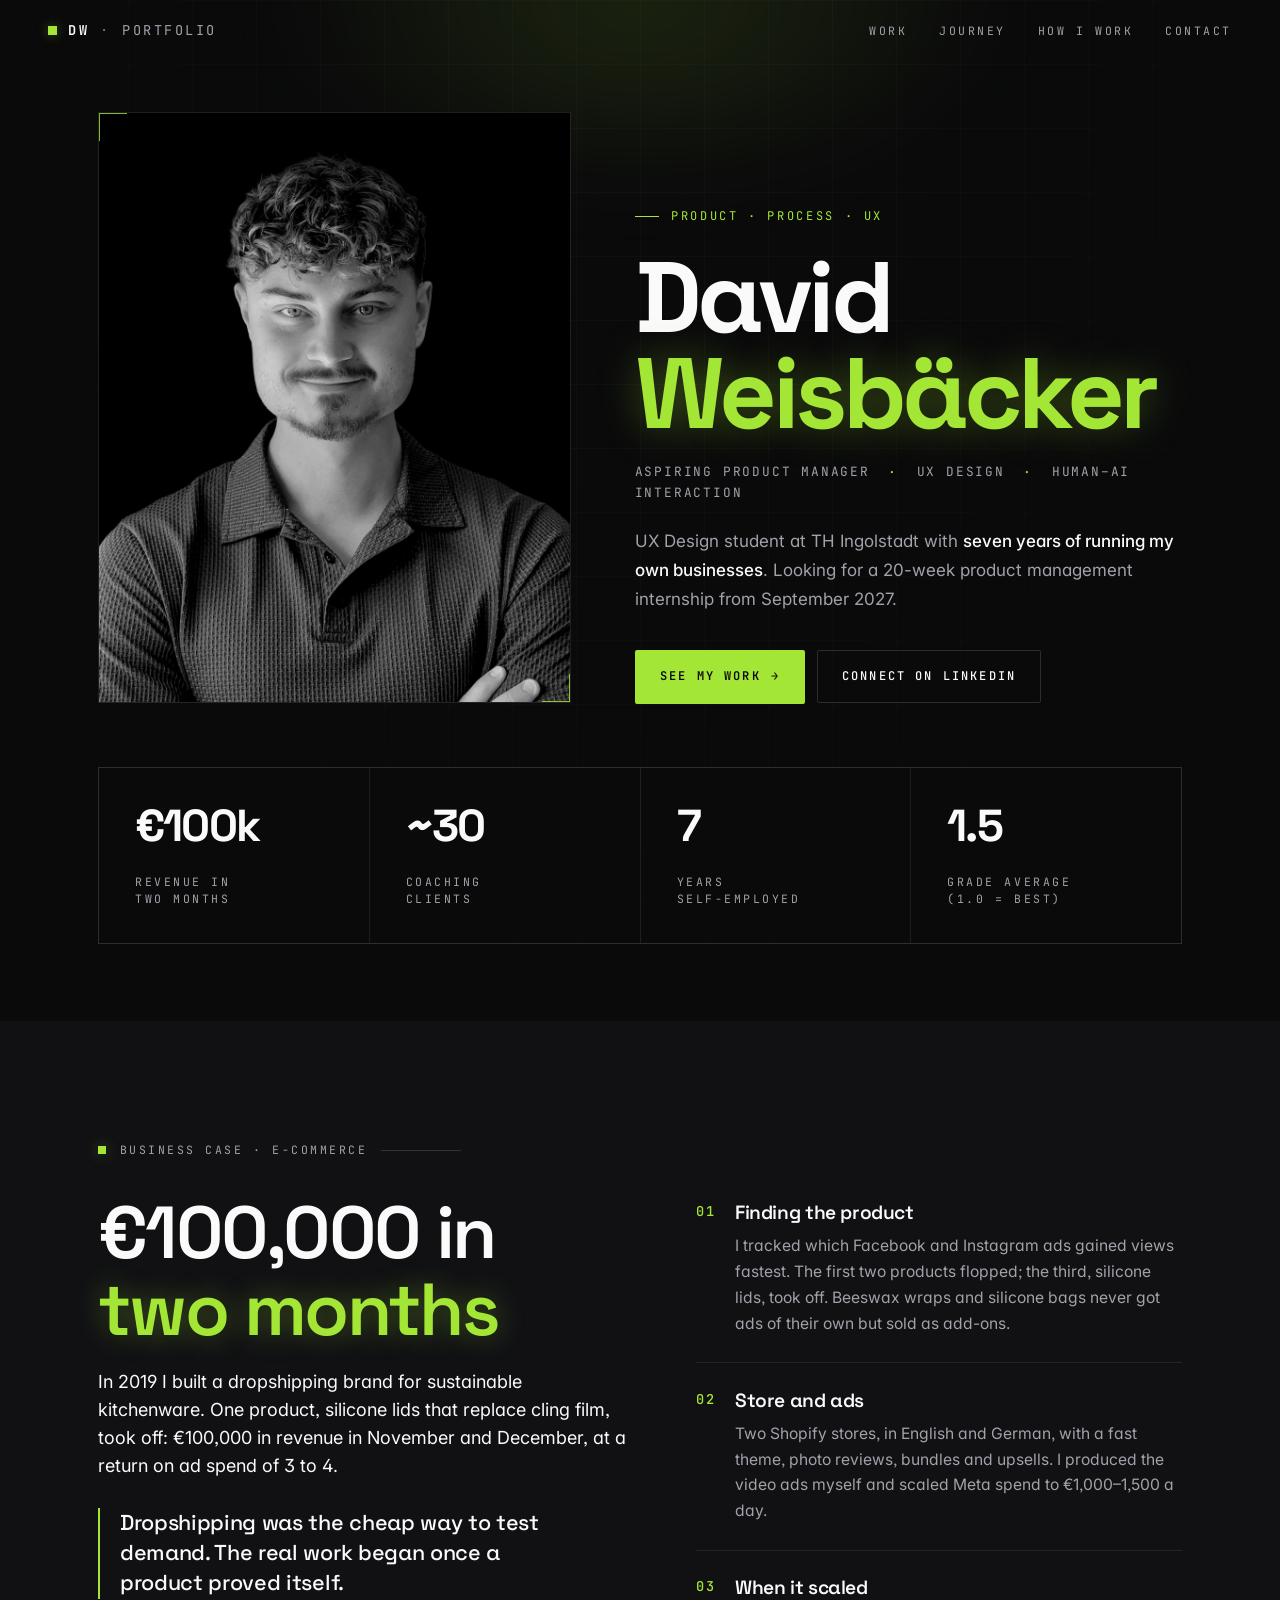
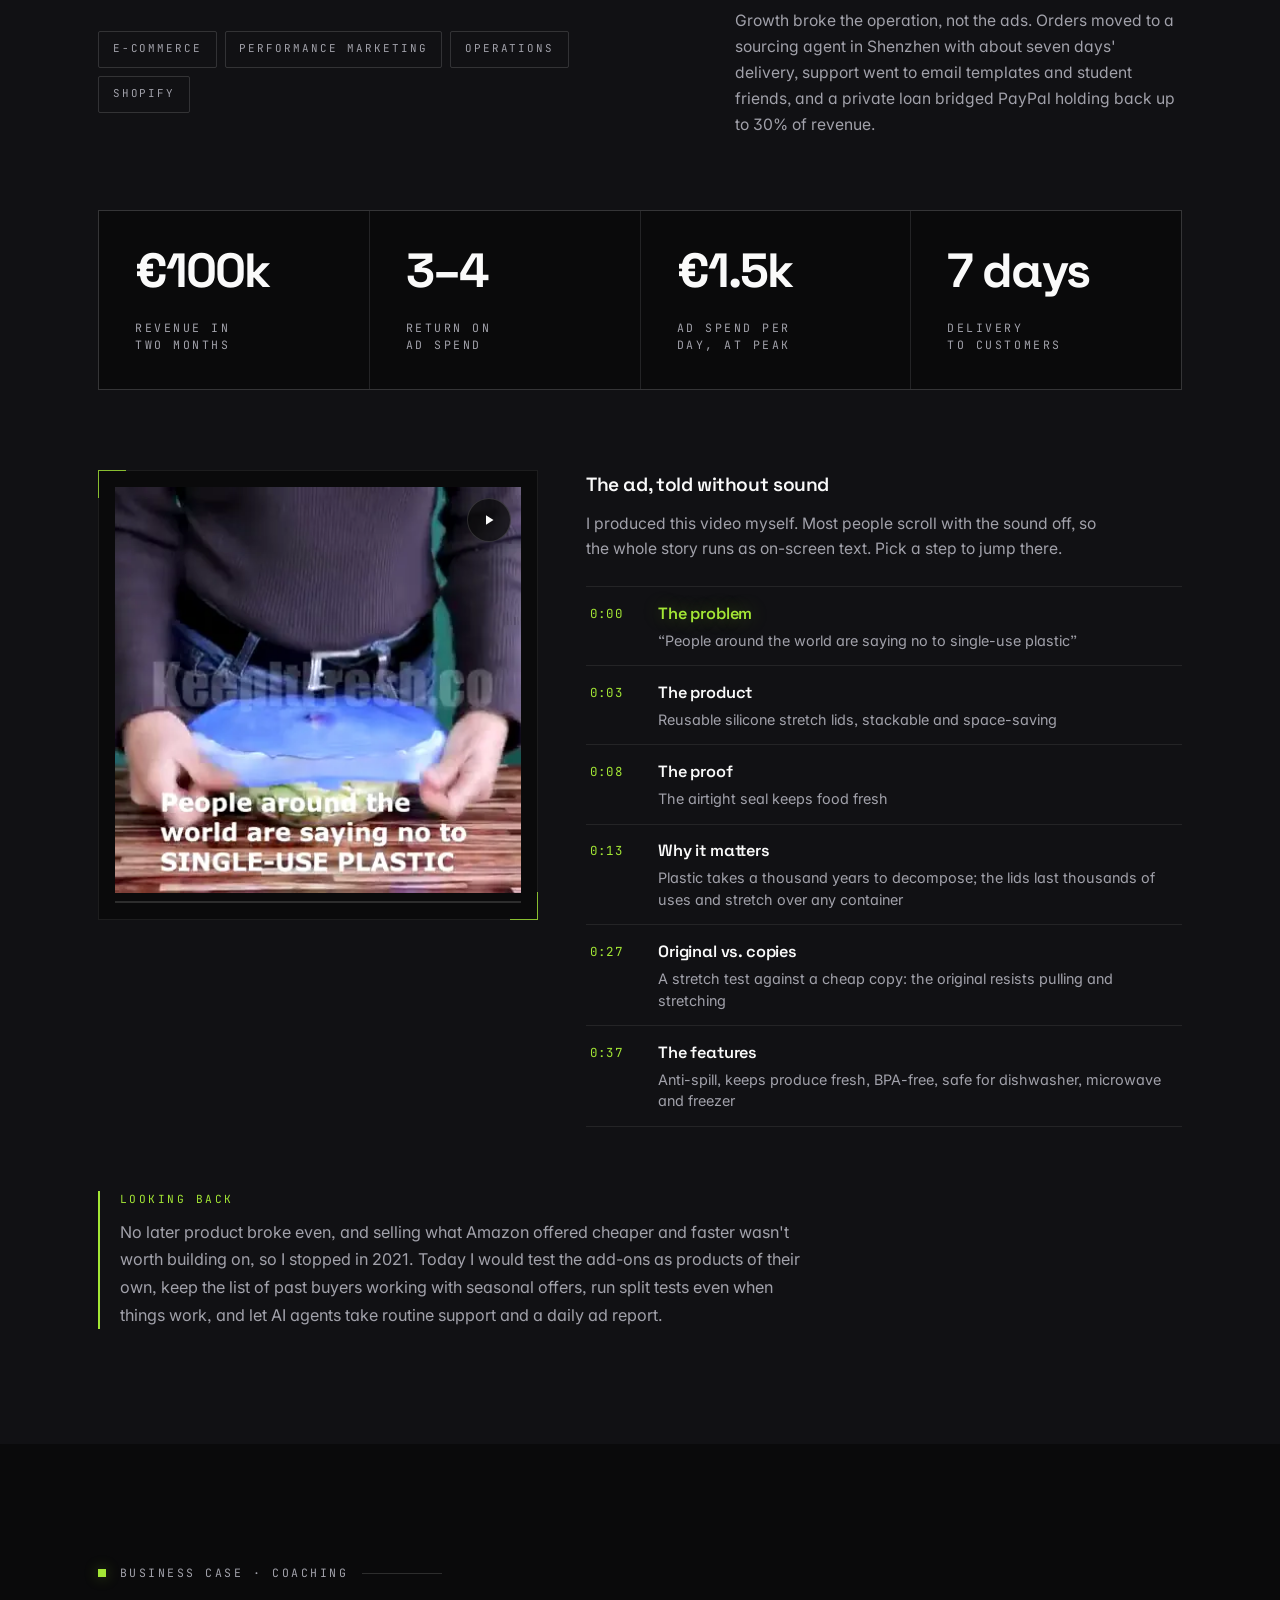
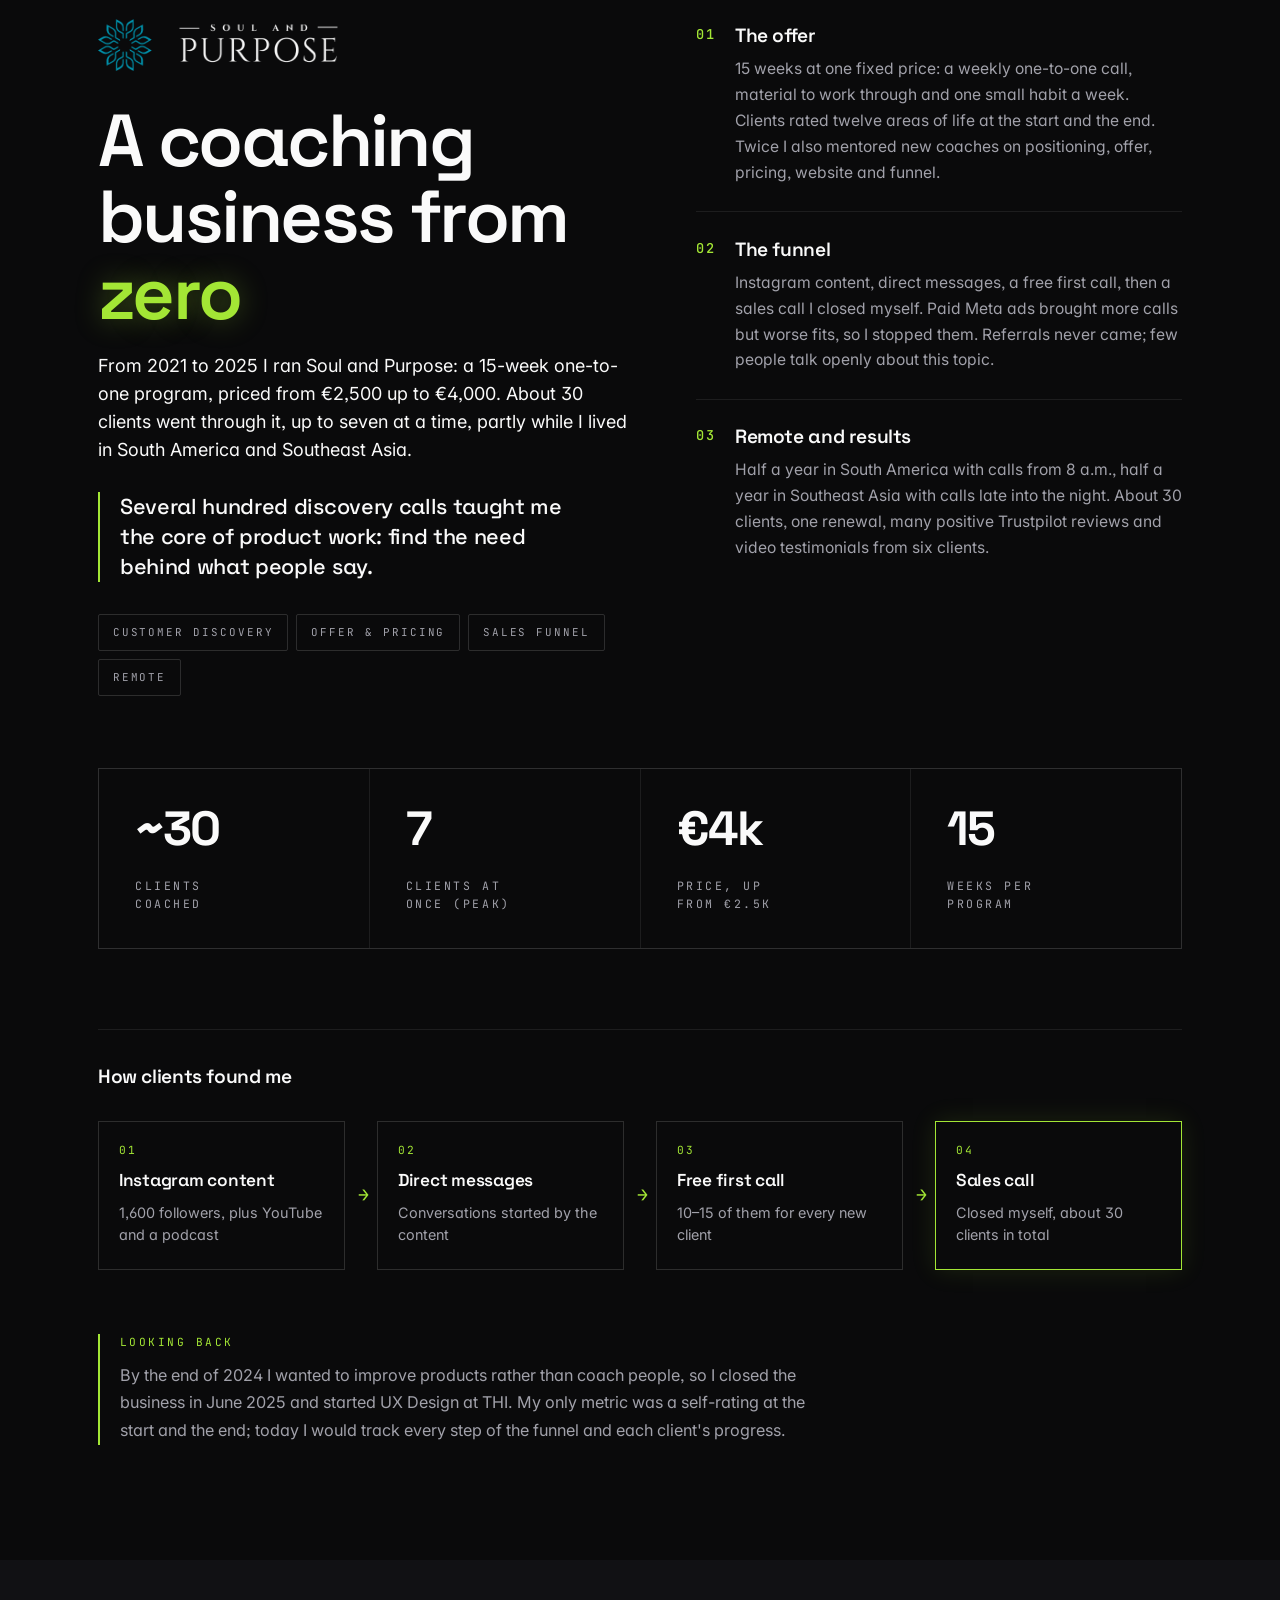
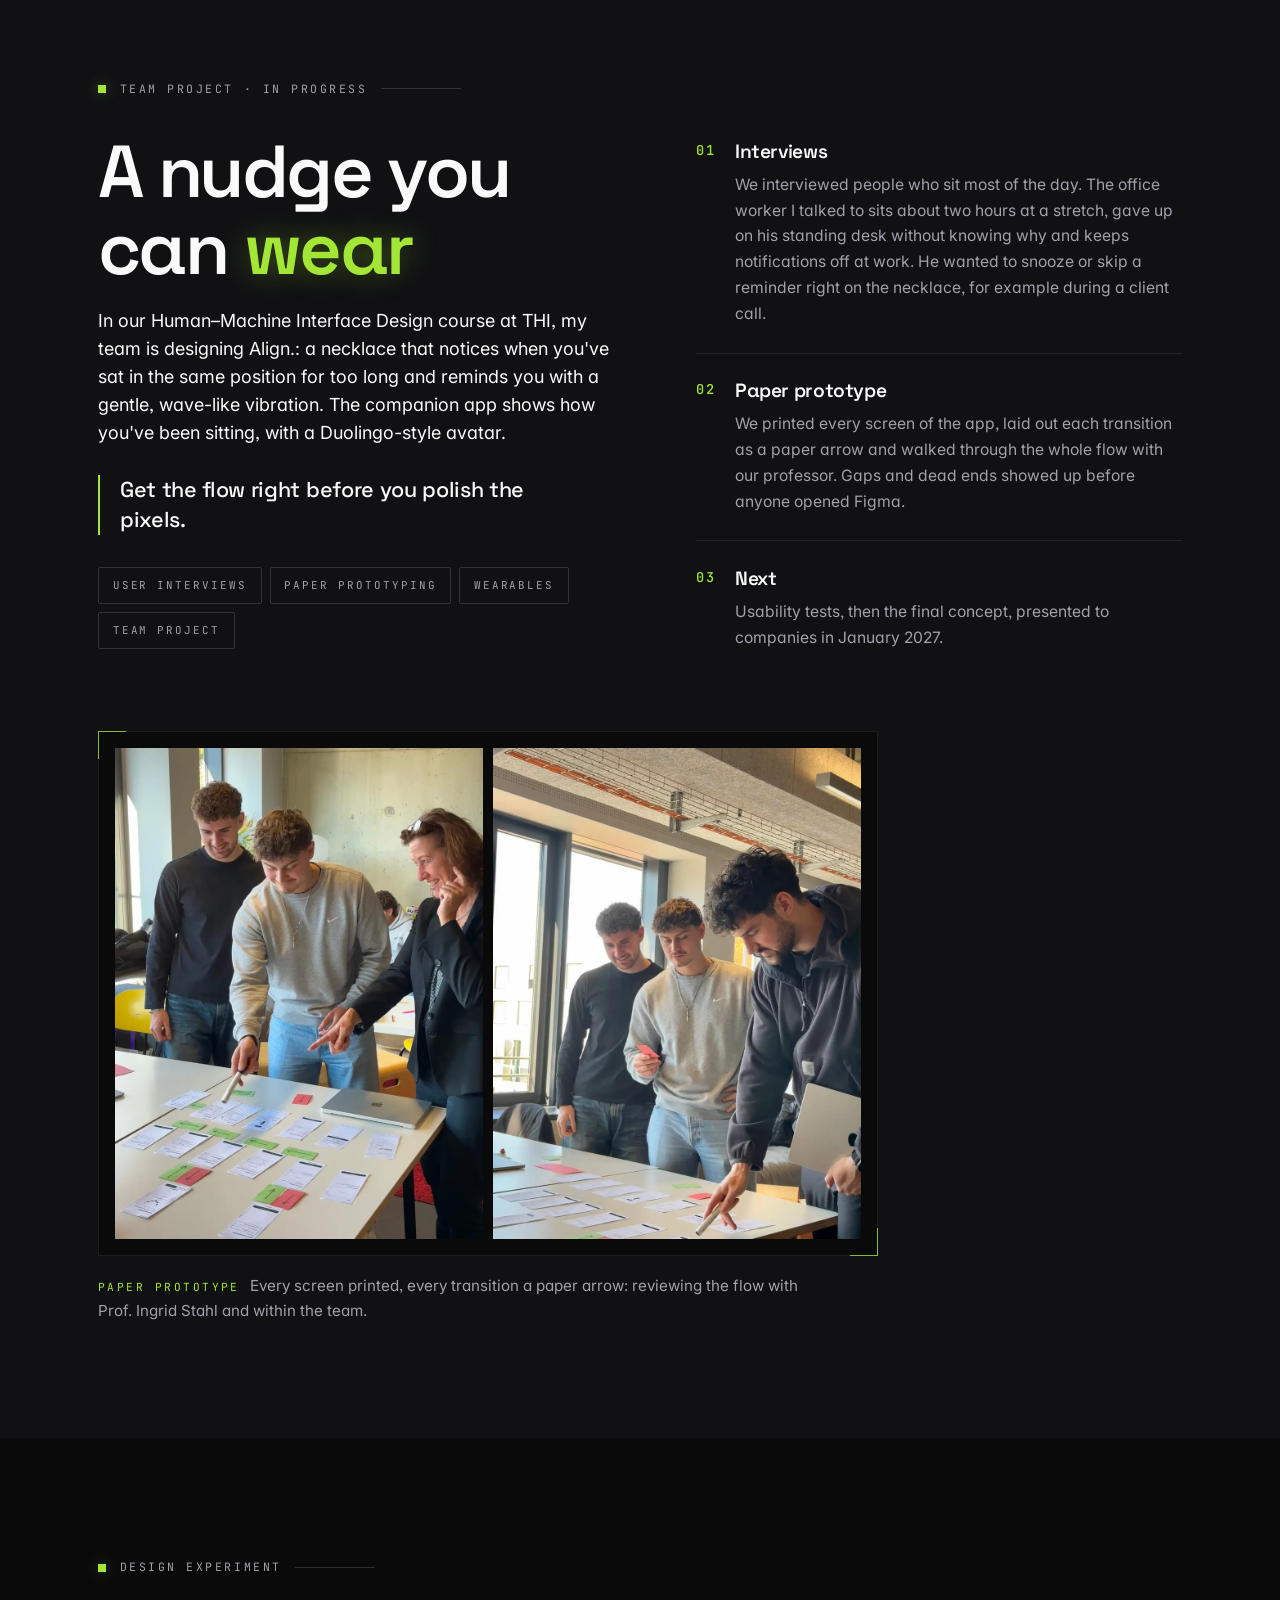
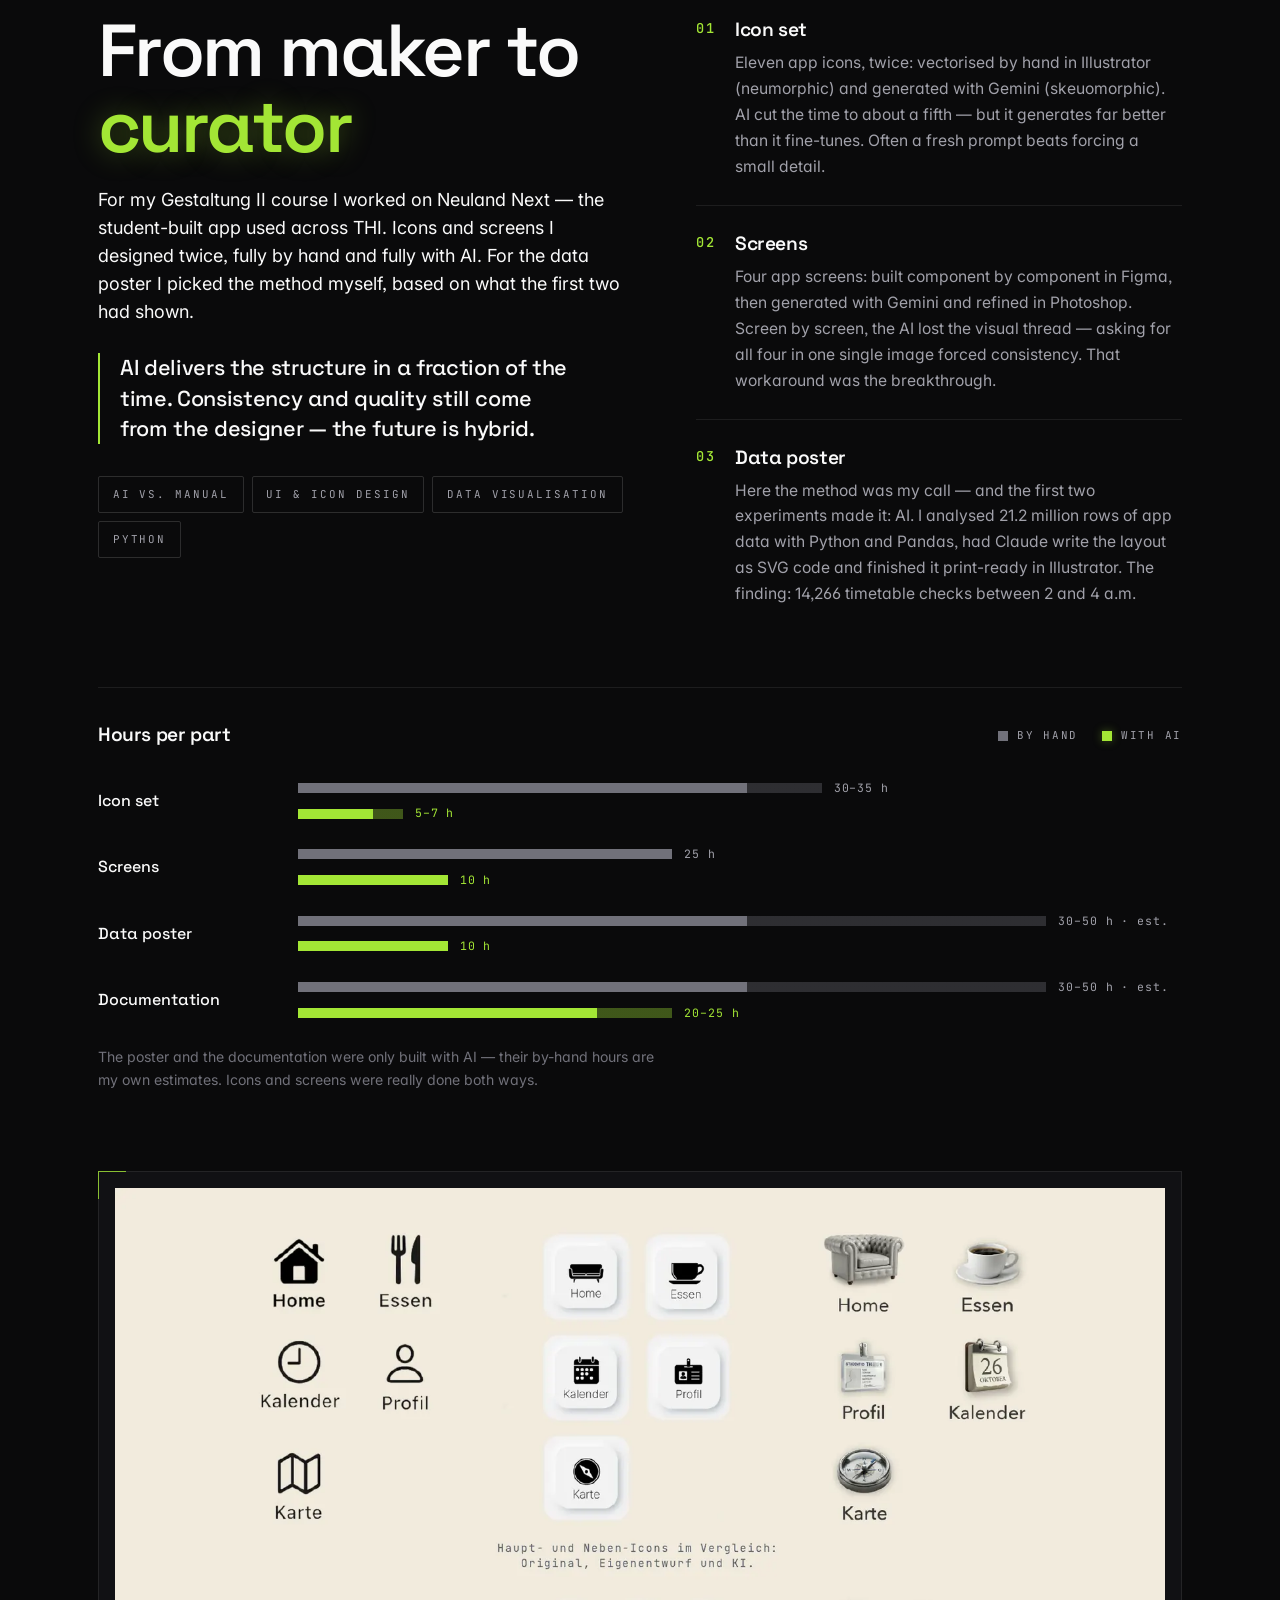
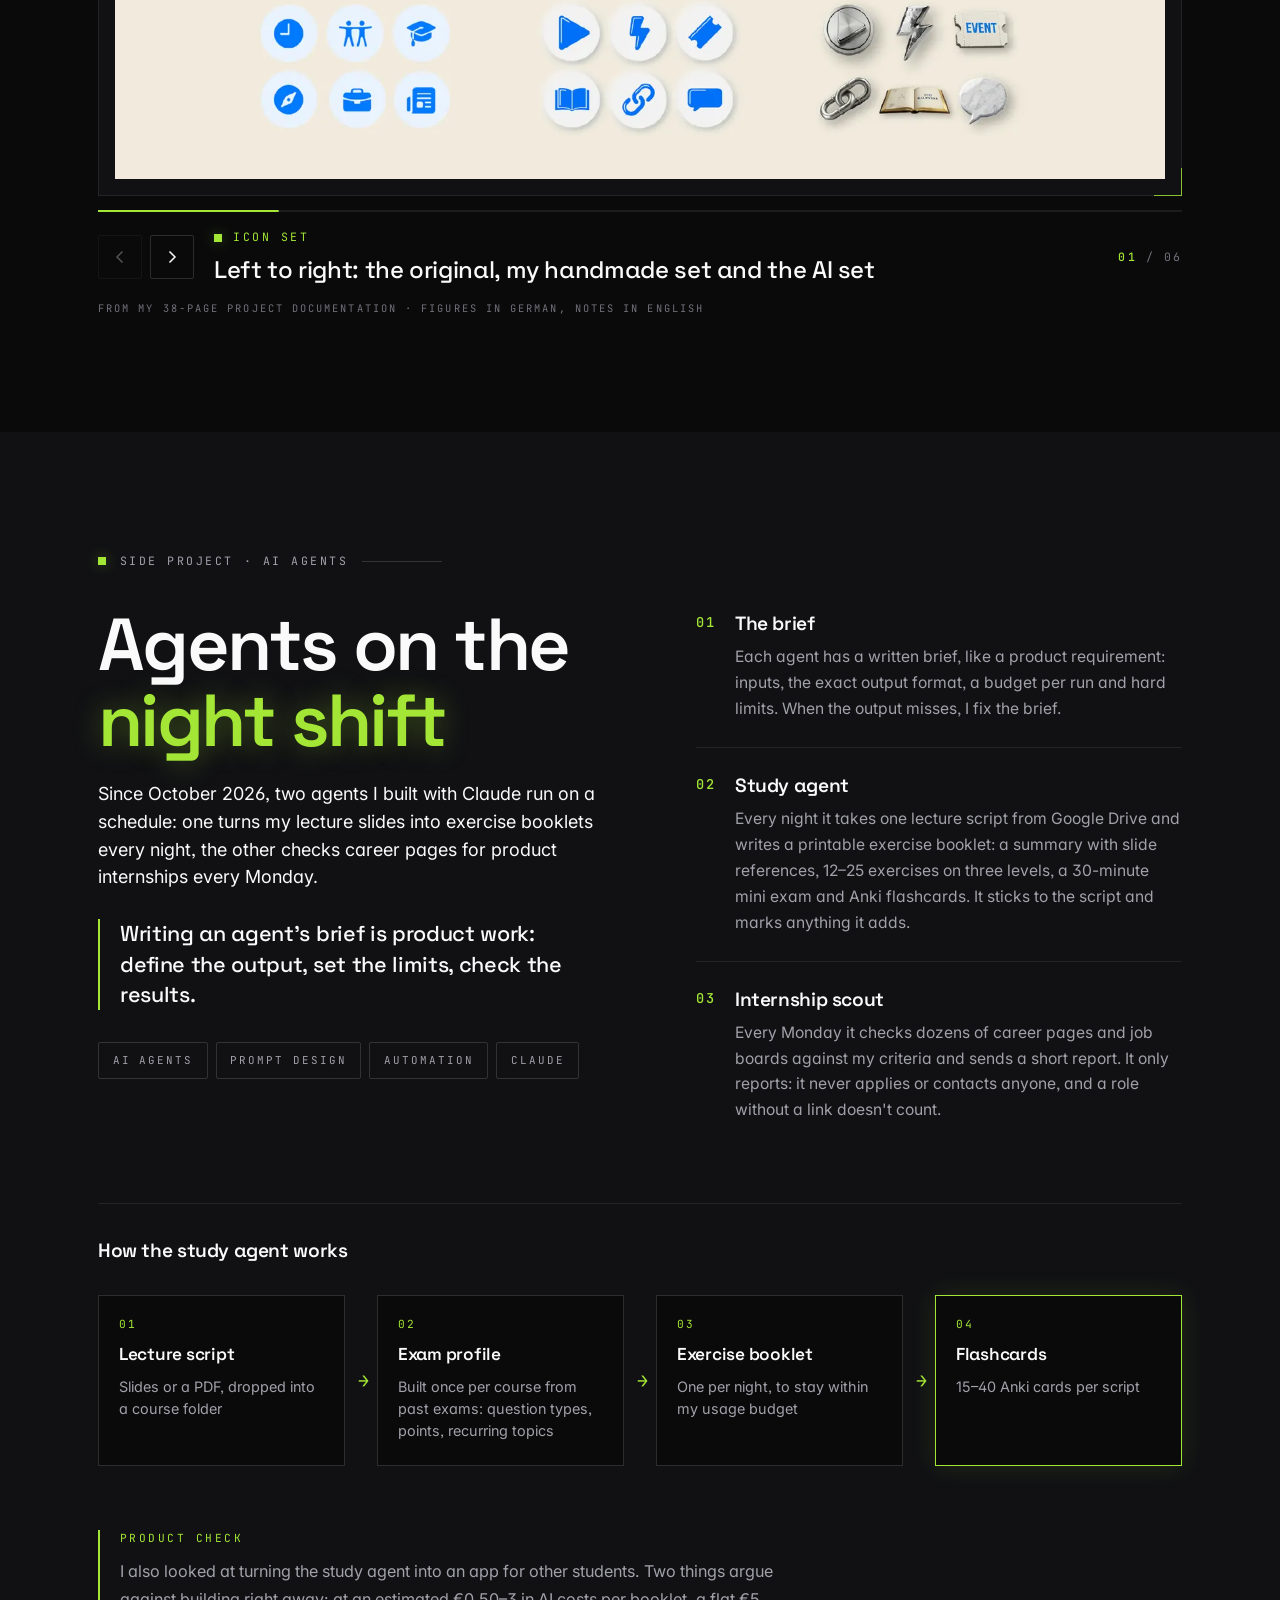
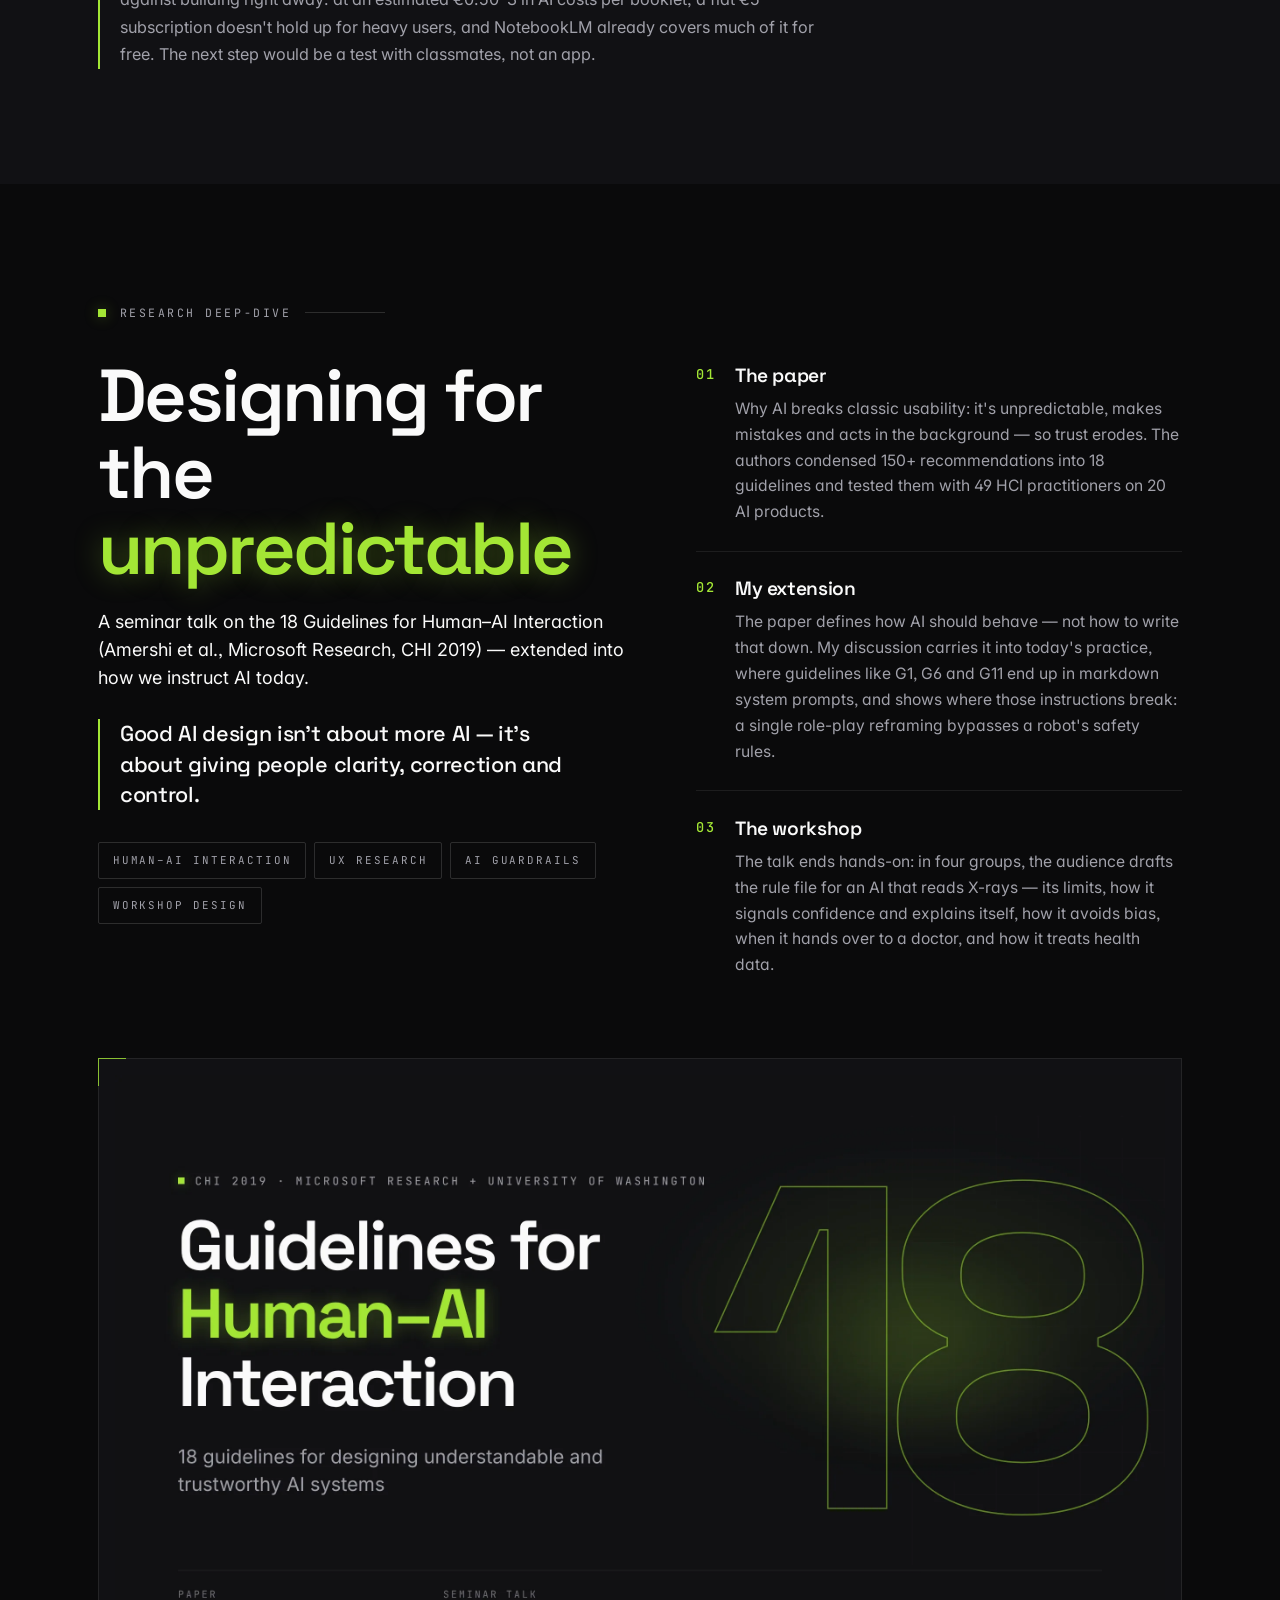
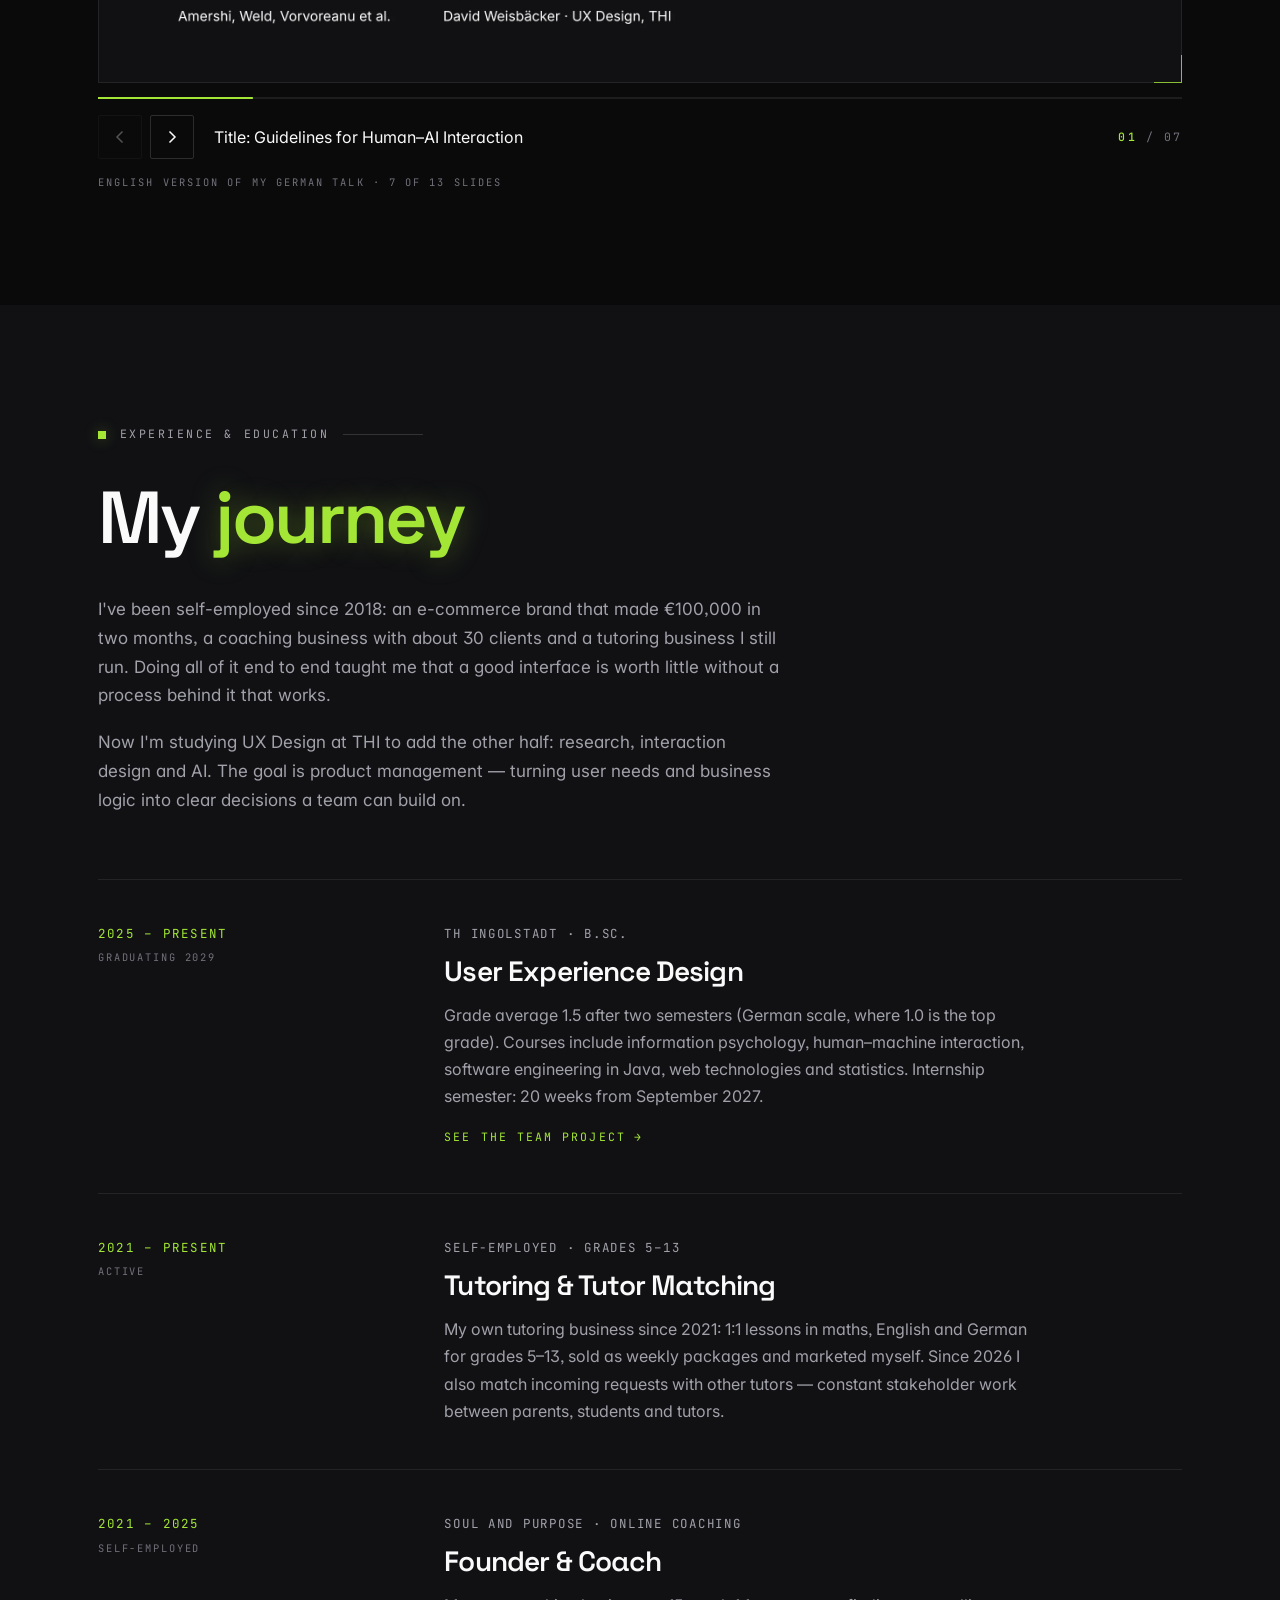
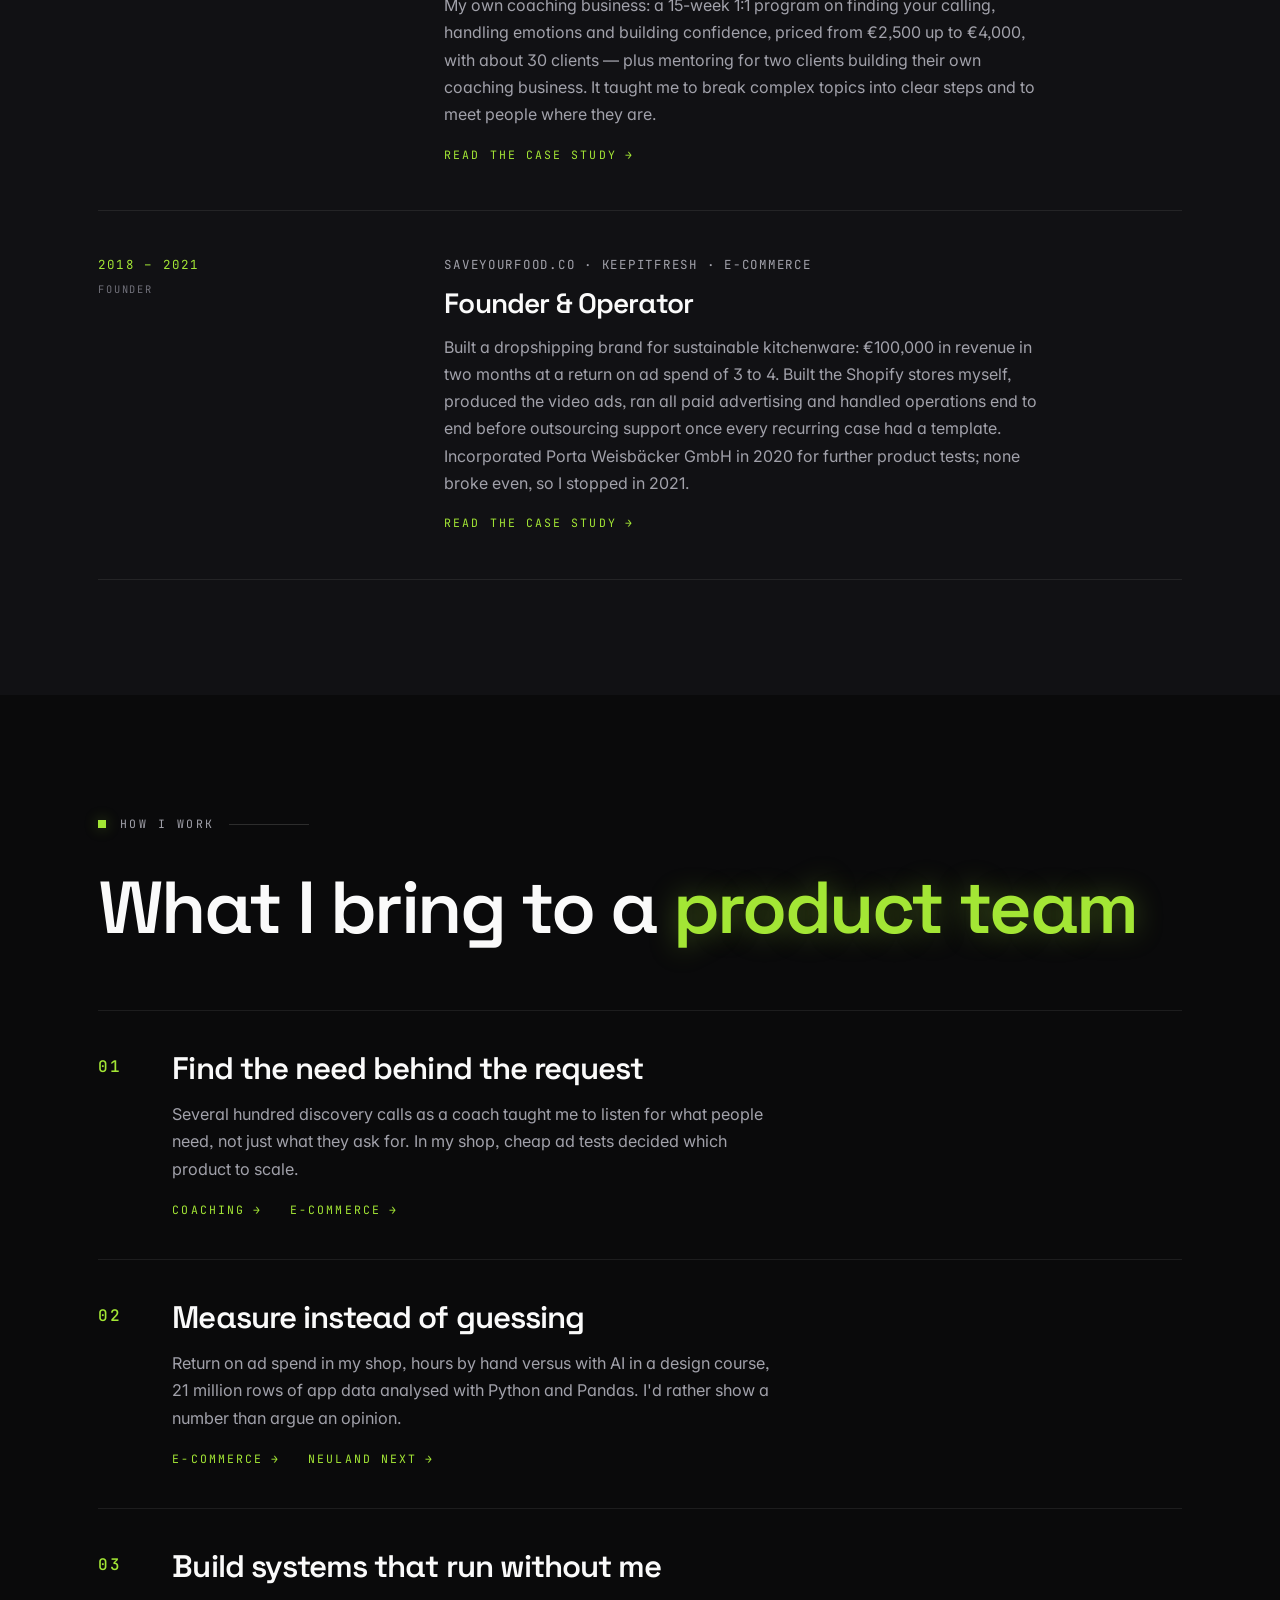
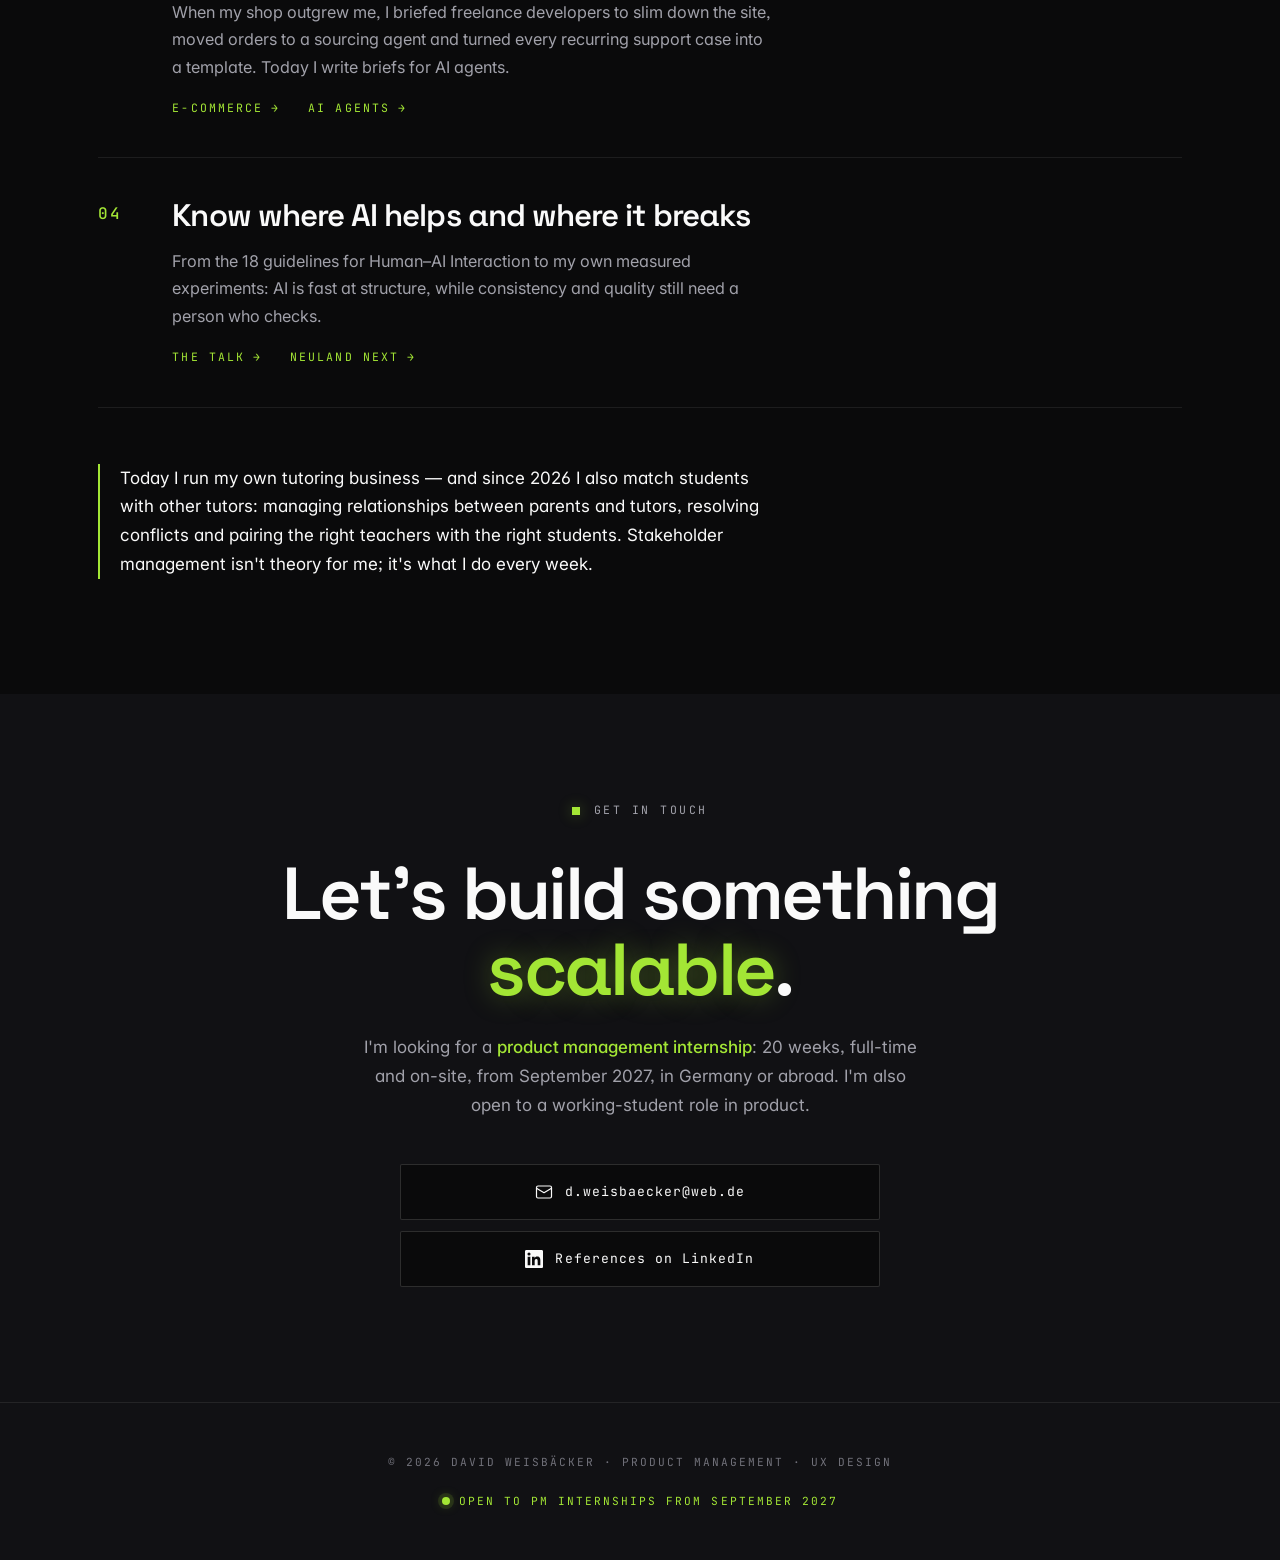
==== index.html @ b4d47351 "Start every scroll highlight at the same screen height The highlight used to switch when the middle " ====
<!doctype html>
<html lang="en">
<head>
<meta charset="utf-8">
<meta name="viewport" content="width=device-width, initial-scale=1">
<title>David Weisbäcker — Product Management · Process Design · UX</title>
<meta name="description" content="UX Design student at TH Ingolstadt with seven years of running my own businesses, looking for a product management internship from September 2027.">
<meta name="theme-color" content="#0a0a0b">

<!-- Open Graph / social preview (LinkedIn, WhatsApp, etc.) -->
<meta property="og:type" content="website">
<meta property="og:url" content="https://davidweisbaecker.github.io/portfolio/">
<meta property="og:title" content="David Weisbäcker — Aspiring Product Manager">
<meta property="og:description" content="UX Design student with seven years of running my own businesses. Looking for a product management internship from September 2027.">
<meta property="og:image" content="https://davidweisbaecker.github.io/portfolio/preview.jpg">
<meta property="og:image:width" content="1200">
<meta property="og:image:height" content="630">
<meta property="og:image:alt" content="David Weisbäcker — Aspiring Product Manager">
<meta property="og:locale" content="en_US">
<meta name="twitter:card" content="summary_large_image">
<meta name="twitter:title" content="David Weisbäcker — Aspiring Product Manager">
<meta name="twitter:description" content="UX Design student with seven years of running my own businesses. Looking for a product management internship from September 2027.">
<meta name="twitter:image" content="https://davidweisbaecker.github.io/portfolio/preview.jpg">
<link rel="icon" type="image/svg+xml" href="[data-uri]">

<!-- Fonts -->
<link rel="preconnect" href="https://fonts.googleapis.com">
<link rel="preconnect" href="https://fonts.gstatic.com" crossorigin>
<link href="https://fonts.googleapis.com/css2?family=Inter:wght@300;400;500;600;700&family=JetBrains+Mono:wght@400;500;600&family=Space+Grotesk:wght@400;500;600;700&display=swap" rel="stylesheet">

<style>
  /* ---------- TOKENS ---------- */
  :root {
    /* Backgrounds */
    --bg:         #0a0a0b;
    --bg-alt:     #111114;
    --bg-elev:    #1a1a1f;

    /* Text */
    --fg:         #fafafa;
    --fg-mute:    #a1a1aa;
    --fg-dim:     #71717a;

    /* Accent — electric lime */
    --accent:     #a3e635;
    --accent-hot: #bef264;
    --accent-deep:#84cc16;
    --accent-glow:rgba(163, 230, 53, 0.35);
    --accent-dim: rgba(163, 230, 53, 0.12);

    /* Borders */
    --border:     rgba(255,255,255,0.08);
    --border-mid: rgba(255,255,255,0.14);

    /* Fonts */
    --f-display: "Space Grotesk", "Inter", -apple-system, BlinkMacSystemFont, sans-serif;
    --f-body:    "Inter", "Space Grotesk", -apple-system, sans-serif;
    --f-mono:    "JetBrains Mono", ui-monospace, "SF Mono", Menlo, monospace;

    --maxw: 1180px;
    --gutter: clamp(1.25rem, 4vw, 3rem);
  }

  /* ---------- RESET ---------- */
  *, *::before, *::after { box-sizing: border-box; }
  html { -webkit-text-size-adjust: 100%; scroll-behavior: smooth; }
  body {
    margin: 0;
    font-family: var(--f-body);
    font-weight: 400;
    font-size: 16px;
    line-height: 1.6;
    color: var(--fg);
    background: var(--bg);
    -webkit-font-smoothing: antialiased;
    text-rendering: optimizeLegibility;
    font-feature-settings: "cv11", "ss01", "ss03";
  }
  body.menu-open { overflow: hidden; }
  img, svg { display: block; max-width: 100%; }
  a { color: inherit; text-decoration: none; }
  button { font: inherit; cursor: pointer; }

  /* ---------- SHARED ---------- */
  .wrap {
    max-width: var(--maxw);
    margin-inline: auto;
    padding-inline: var(--gutter);
  }
  .section { padding-block: clamp(4.5rem, 9vw, 8rem); }
  .section--dark  { background: var(--bg);     color: var(--fg); }
  .section--cream { background: var(--bg-alt); color: var(--fg); }

  /* Tracked label with accent dot + rule */
  .eyebrow {
    font-family: var(--f-mono);
    font-size: .72rem;
    letter-spacing: .22em;
    text-transform: uppercase;
    display: inline-flex;
    align-items: center;
    gap: .85rem;
    color: var(--fg-mute);
    margin-bottom: 2.25rem;
  }
  .eyebrow::before {
    content: "";
    width: 8px;
    height: 8px;
    background: var(--accent);
    box-shadow: 0 0 14px var(--accent-glow);
    flex-shrink: 0;
  }
  .eyebrow::after {
    content: "";
    width: clamp(2.5rem, 8vw, 5rem);
    height: 1px;
    background: var(--border-mid);
  }
  .eyebrow--solo::after { display: none; }

  /* Big display heading — bold geometric sans, no italic */
  .display {
    font-family: var(--f-display);
    font-weight: 600;
    font-size: clamp(2.4rem, 6.4vw, 4.6rem);
    line-height: 1.04;
    letter-spacing: -0.035em;
    margin: 0;
    color: var(--fg);
  }
  .display em {
    font-style: normal;
    color: var(--accent);
    font-weight: 600;
    text-shadow: 0 0 28px var(--accent-glow);
  }
  .display .accent {
    color: var(--accent);
    text-shadow: 0 0 28px var(--accent-glow);
  }

  /* Body paragraph styling */
  .lede {
    font-size: 1.0625rem;
    line-height: 1.7;
    color: var(--fg-mute);
    max-width: 56ch;
  }
  .section--dark .lede { color: var(--fg-mute); }

  /* Buttons */
  .btn {
    display: inline-flex;
    align-items: center;
    justify-content: center;
    gap: .65rem;
    padding: 1rem 1.5rem;
    font-family: var(--f-mono);
    font-size: .75rem;
    letter-spacing: .18em;
    text-transform: uppercase;
    font-weight: 500;
    border: 1px solid transparent;
    border-radius: 2px;
    transition: transform .2s ease, background .2s ease, color .2s ease, border-color .2s ease, box-shadow .2s ease;
    white-space: nowrap;
  }
  .btn--gold {
    background: var(--accent);
    color: var(--bg);
    font-weight: 600;
  }
  .btn--ghost-dark {
    background: transparent;
    color: var(--fg);
    border-color: var(--border-mid);
  }
  .btn--ghost-light {
    background: transparent;
    color: var(--fg);
    border-color: var(--border-mid);
  }
  .btn .arrow { transition: transform .2s ease; }

  /* ---------- TOP TAG BAR ---------- */
  .topbar {
    font-family: var(--f-mono);
    font-size: .72rem;
    letter-spacing: .22em;
    text-transform: uppercase;
    color: var(--fg-mute);
    padding: 1.1rem var(--gutter);
    position: absolute;
    top: 0; left: 0; right: 0;
    z-index: 40;
    display: flex;
    align-items: center;
    justify-content: space-between;
    gap: 1.5rem;
  }
  .topbar-logo {
    display: inline-flex;
    align-items: center;
    gap: .7rem;
    font-size: .85rem;
    font-weight: 600;
    color: var(--fg);
    white-space: nowrap;
  }
  .topbar-logo .sep {
    color: var(--fg-dim);
    font-weight: 400;
  }
  .topbar-logo .portfolio {
    color: var(--fg-mute);
    font-weight: 400;
  }
  .topbar-logo::before {
    content: "";
    width: 9px;
    height: 9px;
    background: var(--accent);
    box-shadow: 0 0 12px var(--accent-glow);
    flex-shrink: 0;
  }
  .topbar-nav {
    display: none;
    align-items: center;
    gap: clamp(1.25rem, 2.5vw, 2rem);
  }
  @media (min-width: 640px) {
    .topbar-nav { display: flex; }
  }
  .topbar-nav a {
    color: var(--fg-mute);
    transition: color .2s ease;
    position: relative;
    padding-block: .25rem;
  }
  /* Keep focus-visible always active for keyboard users (not gated on hover) */
  .topbar-nav a:focus-visible {
    color: var(--accent);
    outline: none;
  }

  /* ---------- BURGER BUTTON ---------- */
  .topbar-burger {
    display: inline-flex;
    flex-direction: column;
    justify-content: center;
    align-items: center;
    gap: 5px;
    width: 38px;
    height: 38px;
    padding: 0;
    background: transparent;
    border: 1px solid var(--border-mid);
    border-radius: 2px;
    transition: border-color .2s ease, background .2s ease;
    -webkit-tap-highlight-color: transparent;
  }
  .topbar-burger-line {
    display: block;
    width: 16px;
    height: 1.5px;
    background: var(--fg);
    transition: transform .25s ease, opacity .25s ease;
    transform-origin: center;
  }
  .topbar-burger.is-open .topbar-burger-line:nth-child(1) {
    transform: translateY(3.25px) rotate(45deg);
  }
  .topbar-burger.is-open .topbar-burger-line:nth-child(2) {
    transform: translateY(-3.25px) rotate(-45deg);
  }
  /* Hide burger on desktop */
  @media (min-width: 640px) {
    .topbar-burger { display: none; }
  }

  /* ---------- MOBILE MENU OVERLAY ---------- */
  .mobile-menu {
    position: fixed;
    inset: 0;
    z-index: 30;
    background: var(--bg);
    -webkit-backdrop-filter: blur(20px);
    backdrop-filter: blur(20px);
    display: flex;
    flex-direction: column;
    justify-content: center;
    padding: calc(var(--gutter) * 2) var(--gutter) var(--gutter);
    opacity: 0;
    pointer-events: none;
    transition: opacity .3s ease, visibility 0s linear .3s;
    visibility: hidden;
  }
  .mobile-menu.is-open {
    opacity: 1;
    pointer-events: auto;
    visibility: visible;
    transition: opacity .3s ease, visibility 0s linear 0s;
  }
  .mobile-menu::before {
    content: "";
    position: absolute; inset: 0;
    background-image:
      linear-gradient(rgba(255,255,255,0.025) 1px, transparent 1px),
      linear-gradient(90deg, rgba(255,255,255,0.025) 1px, transparent 1px);
    background-size: 64px 64px;
    -webkit-mask-image: radial-gradient(ellipse at center, black 30%, transparent 80%);
    mask-image: radial-gradient(ellipse at center, black 30%, transparent 80%);
    pointer-events: none;
  }
  .mobile-menu::after {
    /* Soft accent glow */
    content: "";
    position: absolute;
    top: 40%; left: 50%;
    transform: translate(-50%, -50%);
    width: 600px; height: 320px;
    background: radial-gradient(ellipse, var(--accent-dim) 0%, transparent 60%);
    pointer-events: none;
    filter: blur(40px);
  }
  @media (min-width: 640px) {
    .mobile-menu { display: none; }
  }

  .mobile-menu-nav {
    display: flex;
    flex-direction: column;
    gap: 1.1rem;
    position: relative;
    z-index: 1;
  }
  .mobile-menu-nav a {
    font-family: var(--f-display);
    font-weight: 600;
    font-size: clamp(2rem, 9.5vw, 3.25rem);
    letter-spacing: -0.035em;
    line-height: 1;
    color: var(--fg);
    display: flex;
    align-items: baseline;
    gap: 1rem;
    opacity: 0;
    transform: translateY(12px);
    transition:
      opacity .35s ease,
      transform .45s cubic-bezier(.2,.7,.2,1),
      color .2s ease;
  }
  .mobile-menu.is-open .mobile-menu-nav a {
    opacity: 1;
    transform: translateY(0);
  }
  .mobile-menu.is-open .mobile-menu-nav a:nth-child(1) { transition-delay: .08s; }
  .mobile-menu.is-open .mobile-menu-nav a:nth-child(2) { transition-delay: .13s; }
  .mobile-menu.is-open .mobile-menu-nav a:nth-child(3) { transition-delay: .18s; }
  .mobile-menu.is-open .mobile-menu-nav a:nth-child(4) { transition-delay: .23s; }
  .mobile-menu.is-open .mobile-menu-nav a:nth-child(5) { transition-delay: .28s; }
  .mobile-menu-nav a:active { color: var(--accent); }
  .mobile-menu-num {
    font-family: var(--f-mono);
    font-size: .75rem;
    letter-spacing: .2em;
    color: var(--accent);
    font-weight: 500;
    align-self: flex-start;
    padding-top: .3em;
    flex-shrink: 0;
  }
  .mobile-menu-footer {
    position: absolute;
    bottom: var(--gutter);
    left: var(--gutter);
    right: var(--gutter);
    font-family: var(--f-mono);
    font-size: .68rem;
    letter-spacing: .18em;
    text-transform: uppercase;
    color: var(--fg-dim);
    z-index: 1;
    display: flex;
    justify-content: space-between;
    gap: 1rem;
    flex-wrap: wrap;
  }
  .mobile-menu-footer .avail {
    color: var(--accent);
    display: inline-flex;
    align-items: center;
    gap: .5rem;
  }
  .mobile-menu-footer .avail::before {
    content: "";
    width: 7px; height: 7px;
    background: var(--accent);
    border-radius: 50%;
    box-shadow: 0 0 10px var(--accent-glow);
  }

  /* ---------- HERO ---------- */
  .hero {
    background: var(--bg);
    color: var(--fg);
    position: relative;
    overflow: hidden;
    padding-bottom: clamp(3rem, 6vw, 5rem);
  }
  .hero::before {
    content: "";
    position: absolute; inset: 0;
    background-image:
      linear-gradient(rgba(255,255,255,0.025) 1px, transparent 1px),
      linear-gradient(90deg, rgba(255,255,255,0.025) 1px, transparent 1px);
    background-size: 64px 64px;
    mask-image: radial-gradient(ellipse at top, black 30%, transparent 80%);
    -webkit-mask-image: radial-gradient(ellipse at top, black 30%, transparent 80%);
    pointer-events: none;
  }
  .hero::after {
    content: "";
    position: absolute;
    top: -240px; left: 50%;
    transform: translateX(-50%);
    width: 900px; height: 480px;
    background: radial-gradient(ellipse, var(--accent-dim) 0%, transparent 60%);
    pointer-events: none;
    filter: blur(40px);
    z-index: 0;
  }
  .hero-grid {
    display: grid;
    grid-template-columns: 1fr;
    gap: clamp(2rem, 4vw, 3.5rem);
    align-items: end;
    padding-top: clamp(5rem, 10vw, 7rem);
    position: relative;
    z-index: 1;
  }
  @media (min-width: 880px) {
    .hero-grid {
      grid-template-columns: 0.95fr 1.1fr;
      gap: clamp(3rem, 5vw, 5rem);
    }
  }

  .portrait {
    position: relative;
    aspect-ratio: 4 / 5;
    background: linear-gradient(160deg, var(--bg-alt) 0%, var(--bg) 100%);
    border: 1px solid var(--border);
    overflow: hidden;
    display: grid;
    place-items: center;
  }
  .portrait::before {
    content:"";
    position: absolute; inset: 0;
    background-image:
      linear-gradient(rgba(255,255,255,0.035) 1px, transparent 1px),
      linear-gradient(90deg, rgba(255,255,255,0.035) 1px, transparent 1px);
    background-size: 40px 40px;
    pointer-events: none;
  }
  .portrait::after {
    content: "";
    position: absolute;
    inset: 0;
    background-image:
      linear-gradient(to right, var(--accent), var(--accent)),
      linear-gradient(to bottom, var(--accent), var(--accent)),
      linear-gradient(to left, var(--accent), var(--accent)),
      linear-gradient(to top, var(--accent), var(--accent));
    background-size: 28px 1px, 1px 28px, 28px 1px, 1px 28px;
    background-position: top left, top left, bottom right, bottom right;
    background-repeat: no-repeat;
    pointer-events: none;
    opacity: .8;
    z-index: 4;
  }
  .portrait-photo {
    position: absolute; inset: 0;
    width: 100%; height: 100%;
    object-fit: cover;
    object-position: center 20%;
    z-index: 3;
  }

  .hero-title-tag {
    font-family: var(--f-mono);
    font-size: .75rem;
    letter-spacing: .22em;
    text-transform: uppercase;
    color: var(--accent);
    margin-bottom: 1.5rem;
    display: inline-flex;
    align-items: center;
    gap: .75rem;
  }
  .hero-title-tag::before {
    content:"";
    width: 24px; height: 1px;
    background: currentColor;
  }
  .hero-name {
    font-family: var(--f-display);
    font-weight: 700;
    font-size: clamp(3rem, 9vw, 6.25rem);
    line-height: .96;
    letter-spacing: -0.045em;
    margin: 0 0 1.25rem;
  }
  .hero-name .first { color: var(--fg); display: block; }
  .hero-name .last {
    color: var(--accent);
    font-style: normal;
    display: block;
    text-shadow: 0 0 40px var(--accent-glow);
  }

  .hero-meta {
    font-family: var(--f-mono);
    color: var(--fg-mute);
    font-size: .8rem;
    letter-spacing: .14em;
    text-transform: uppercase;
    margin: 0 0 1.5rem;
  }
  .hero-meta .dot { margin: 0 .55rem; color: var(--accent); }
  .hero-sub {
    color: var(--fg-mute);
    max-width: 50ch;
    font-size: 1.0625rem;
    line-height: 1.7;
    margin: 0 0 2.25rem;
  }
  .hero-sub .strong { color: var(--fg); font-weight: 500; }
  .hero-cta {
    display: flex;
    gap: .75rem;
    flex-wrap: wrap;
  }

  /* ---------- ABOUT ---------- */
  .about-grid {
    display: grid;
    grid-template-columns: 1fr;
    gap: clamp(2rem, 4vw, 3.5rem);
  }
  @media (min-width: 820px) {
    .about-grid {
      grid-template-columns: 1fr 1fr;
      align-items: start;
      gap: 0;
    }
    /* Right column: text starts exactly at the 50% column edge (flush with
       the B2B|AI tile divider), and is pushed down by one headline line-height
       so the green line sits level with the TOP of the 2nd headline row
       ("operational"). The clamp mirrors the headline's own font-size so the
       offset scales with it. */
    .about-grid .lede {
      padding-top: clamp(3rem, 7.15vw, 5.3rem);
    }
  }
  .about-grid .display {
    text-wrap: balance;
    margin: 0;
  }
  /* Green accent line above the body copy */
  .about-grid .lede {
    position: relative;
  }
  @media (min-width: 820px) {
    .about-grid .lede::before {
      content: "";
      position: absolute;
      top: clamp(3rem, 7.15vw, 5.3rem);
      left: 0;
      width: 88px;
      height: 2px;
      background: var(--accent);
      box-shadow: 0 0 12px var(--accent-glow);
    }
    /* nudge the first paragraph just below the line */
    .about-grid .lede > p:first-child {
      margin-top: 1rem;
    }
  }
  .about .lede { padding-bottom: .4rem; }
  .about p + p { margin-top: 1.1rem; }

  /* Stats */
  .stats {
    margin-top: clamp(3rem, 6vw, 5rem);
    display: grid;
    grid-template-columns: repeat(2, 1fr);
    gap: 1px;
    background: var(--border);
    border: 1px solid var(--border);
  }
  @media (min-width: 760px) {
    .stats { grid-template-columns: repeat(4, 1fr); }
  }
  .stat {
    background: var(--bg);
    padding: clamp(1.5rem, 3vw, 2.25rem);
    min-height: 170px;
    display: flex;
    flex-direction: column;
    justify-content: space-between;
    transition: background .2s ease;
  }
  .stat-num {
    font-family: var(--f-display);
    font-weight: 700;
    color: var(--fg);
    font-size: clamp(2.4rem, 5vw, 3.4rem);
    line-height: 1;
    letter-spacing: -0.04em;
    transition: color .3s ease, text-shadow .3s ease;
  }
  .stat-lbl {
    font-family: var(--f-mono);
    font-size: .72rem;
    letter-spacing: .22em;
    text-transform: uppercase;
    color: var(--fg-mute);
    margin-top: 1.5rem;
    line-height: 1.5;
  }

  /* ---------- TOOLKIT ---------- */
  .toolkit-grid {
    display: grid;
    grid-template-columns: 1fr;
    gap: 1rem;
    margin-top: clamp(2.5rem, 5vw, 4rem);
  }
  @media (min-width: 720px) {
    .toolkit-grid { grid-template-columns: repeat(2, 1fr); }
  }
  .toolcard {
    border: 1px solid var(--border);
    padding: clamp(1.5rem, 3vw, 2.1rem);
    background: var(--bg);
    position: relative;
    transition: border-color .2s ease, transform .2s ease, background .2s ease;
  }
  .toolcard-num {
    font-family: var(--f-mono);
    font-size: .7rem;
    letter-spacing: .22em;
    text-transform: uppercase;
    color: var(--fg-dim);
    margin-bottom: 1.2rem;
    transition: color .2s ease;
  }
  .toolcard h3 {
    font-family: var(--f-display);
    font-weight: 600;
    font-size: 1.35rem;
    line-height: 1.2;
    margin: 0 0 .85rem;
    color: var(--fg);
    letter-spacing: -0.02em;
  }
  .toolcard p {
    margin: 0;
    color: var(--fg-mute);
    font-size: .96rem;
    line-height: 1.65;
  }

  /* ---------- HOW I WORK / PRINCIPLES ---------- */
  .principles {
    margin-top: clamp(2.5rem, 5vw, 4rem);
    display: grid;
    gap: 0;
  }
  .principle {
    display: grid;
    grid-template-columns: 1fr;
    gap: .5rem 1.5rem;
    padding: clamp(1.75rem, 4vw, 2.5rem) 0;
    border-top: 1px solid var(--border);
  }
  .principle:last-of-type { border-bottom: 1px solid var(--border); }
  @media (min-width: 720px) {
    .principle {
      grid-template-columns: auto 1fr;
      gap: clamp(1.5rem, 4vw, 3.5rem);
      align-items: start;
    }
  }
  .principle-num {
    font-family: var(--f-mono);
    font-size: 1rem;
    font-weight: 500;
    letter-spacing: .1em;
    color: var(--accent);
    line-height: 1.2;
    transition: text-shadow .3s ease;
  }
  @media (min-width: 720px) {
    .principle-num { padding-top: .35rem; }
  }
  .principle-title {
    font-family: var(--f-display);
    font-weight: 600;
    font-size: clamp(1.45rem, 3vw, 1.95rem);
    line-height: 1.15;
    letter-spacing: -0.03em;
    color: var(--fg);
    margin: 0 0 .85rem;
    transition: color .3s ease, text-shadow .3s ease;
  }
  .principle-text {
    margin: 0;
    color: var(--fg-mute);
    font-size: 1.0125rem;
    line-height: 1.7;
    max-width: 60ch;
  }

  .principle-proof {
    margin: clamp(2.5rem, 5vw, 3.5rem) 0 0;
    padding-left: 1.25rem;
    border-left: 2px solid var(--accent);
    color: var(--fg);
    font-size: 1.0625rem;
    line-height: 1.7;
    max-width: 62ch;
  }
  .traits {
    margin-top: 1.75rem;
    display: flex;
    flex-wrap: wrap;
    gap: .5rem;
  }
  .trait {
    font-family: var(--f-mono);
    font-size: .68rem;
    letter-spacing: .18em;
    text-transform: uppercase;
    color: var(--fg-mute);
    padding: .55rem .85rem;
    border: 1px solid var(--border-mid);
    border-radius: 2px;
    transition: color .2s ease, border-color .2s ease;
  }

  /* ---------- CASE STUDIES (shared template) ---------- */
  .case {
    display: grid;
    grid-template-columns: 1fr;
    gap: clamp(2.5rem, 5vw, 4rem);
  }
  @media (min-width: 880px) {
    .case { grid-template-columns: 1.1fr 1fr; align-items: start; }
  }
  .case h2.display .accent { color: var(--accent); }
  .case-sub {
    font-family: var(--f-body);
    font-style: normal;
    font-weight: 400;
    font-size: 1.125rem;
    color: var(--fg);
    margin: 1.25rem 0 1.75rem;
    line-height: 1.55;
    max-width: 50ch;
  }
  /* The one line worth remembering from each case */
  .case-takeaway {
    margin: 0 0 2rem;
    padding-left: 1.25rem;
    border-left: 2px solid var(--accent);
    font-family: var(--f-display);
    font-weight: 500;
    font-size: clamp(1.15rem, 1.8vw, 1.35rem);
    line-height: 1.4;
    letter-spacing: -0.015em;
    color: var(--fg);
    max-width: 34ch;
  }
  .tags {
    display: flex;
    flex-wrap: wrap;
    gap: .5rem;
  }
  .tag {
    font-family: var(--f-mono);
    font-size: .68rem;
    letter-spacing: .18em;
    text-transform: uppercase;
    color: var(--fg-mute);
    padding: .55rem .85rem;
    border: 1px solid var(--border-mid);
    border-radius: 2px;
    transition: color .2s ease, border-color .2s ease;
  }

  /* Numbered steps — only used where the content is a real sequence */
  .case-steps {
    list-style: none;
    margin: 0;
    padding: 0;
  }
  .case-step {
    display: grid;
    grid-template-columns: auto 1fr;
    gap: 1.25rem;
    padding: 1.6rem 0;
    border-top: 1px solid var(--border);
  }
  .case-step:first-child { padding-top: .35rem; border-top: 0; }
  .case-step:last-child { padding-bottom: 0; }
  .case-step-num {
    font-family: var(--f-mono);
    font-size: .85rem;
    font-weight: 500;
    letter-spacing: .1em;
    color: var(--accent);
    line-height: 1.5;
    transition: text-shadow .3s ease;
  }
  .case-step-title {
    font-family: var(--f-display);
    font-weight: 600;
    font-size: 1.2rem;
    line-height: 1.25;
    letter-spacing: -0.02em;
    color: var(--fg);
    margin: 0 0 .5rem;
    transition: color .3s ease, text-shadow .3s ease;
  }
  .case-step p {
    margin: 0;
    color: var(--fg-mute);
    font-size: .98rem;
    line-height: 1.65;
    max-width: 52ch;
  }

  /* ---------- HOURS CHART — by hand vs. with AI ---------- */
  .hours {
    margin: clamp(3rem, 7vw, 5rem) 0 0;
    padding-top: 2rem;
    border-top: 1px solid var(--border);
  }
  .hours-head {
    display: flex;
    flex-wrap: wrap;
    align-items: baseline;
    justify-content: space-between;
    gap: .75rem 2rem;
    margin-bottom: 1.75rem;
  }
  .hours-title {
    margin: 0;
    font-family: var(--f-display);
    font-weight: 600;
    font-size: 1.2rem;
    letter-spacing: -0.02em;
    color: var(--fg);
  }
  .hours-legend {
    display: flex;
    gap: 1.5rem;
    font-family: var(--f-mono);
    font-size: .68rem;
    letter-spacing: .16em;
    text-transform: uppercase;
    color: var(--fg-mute);
  }
  .hours-legend span { display: inline-flex; align-items: center; gap: .55rem; }
  .hours-legend span::before { content: ""; width: 10px; height: 10px; }
  .hours-legend .key-hand::before { background: var(--fg-dim); }
  .hours-legend .key-ai::before { background: var(--accent); box-shadow: 0 0 10px var(--accent-glow); }
  .hours-rows { margin: 0; display: grid; gap: 1.4rem; }
  .hours-row { display: grid; grid-template-columns: 1fr; gap: .55rem; }
  @media (min-width: 720px) {
    .hours-row { grid-template-columns: 11rem 1fr; align-items: center; gap: 1.5rem; }
  }
  .hours-row dt {
    font-family: var(--f-display);
    font-weight: 500;
    font-size: 1rem;
    color: var(--fg);
  }
  .hours-row dd { margin: 0; display: grid; gap: .45rem; }
  /* Solid part = lower bound, soft part = upper bound of the range */
  .hbar {
    --c: var(--fg-dim);
    --c-soft: rgba(113, 113, 122, 0.35);
    display: flex;
    align-items: center;
    gap: .75rem;
    font-family: var(--f-mono);
    font-size: .72rem;
    letter-spacing: .08em;
    color: var(--fg-mute);
    white-space: nowrap;
  }
  .hbar--ai {
    --c: var(--accent);
    --c-soft: rgba(163, 230, 53, 0.35);
    color: var(--accent);
  }
  .hbar i {
    display: block;
    flex: 0 0 auto;
    height: 10px;
    width: calc(var(--to) / 50 * (100% - 8.5rem)); /* reserve room for the label */
    background: linear-gradient(to right,
      var(--c) calc(var(--from) / var(--to) * 100%),
      var(--c-soft) calc(var(--from) / var(--to) * 100%));
  }
  .hours-note {
    margin: 1.5rem 0 0;
    font-size: .88rem;
    line-height: 1.6;
    color: var(--fg-dim);
    max-width: 62ch;
  }

  /* ---------- SLIDE DECK VIEWER ----------
     Real slides / figures. Stacked images cross-fade; buttons, arrow keys
     and horizontal swipe move through them. */
  .deck { margin: clamp(3rem, 7vw, 5rem) 0 0; }
  .deck-frame {
    position: relative;
    padding: clamp(.5rem, 1.4vw, 1rem);
    background: var(--bg-alt);
    border: 1px solid var(--border);
  }
  .section--cream .deck-frame { background: var(--bg); }
  /* Lime corner brackets — same device as the hero portrait: marks real work */
  .deck-frame::after {
    content: "";
    position: absolute;
    inset: -1px;
    background-image:
      linear-gradient(to right, var(--accent), var(--accent)),
      linear-gradient(to bottom, var(--accent), var(--accent)),
      linear-gradient(to left, var(--accent), var(--accent)),
      linear-gradient(to top, var(--accent), var(--accent));
    background-size: 28px 1px, 1px 28px, 28px 1px, 1px 28px;
    background-position: top left, top left, bottom right, bottom right;
    background-repeat: no-repeat;
    pointer-events: none;
    opacity: .8;
  }
  .deck-stage {
    position: relative;
    aspect-ratio: 16 / 9;
    background: var(--bg-elev);
    overflow: hidden;
    touch-action: pan-y pinch-zoom;
  }
  .deck-stage:focus-visible {
    outline: 2px solid var(--accent);
    outline-offset: 4px;
  }
  .deck-slide {
    position: absolute;
    inset: 0;
    width: 100%;
    height: 100%;
    object-fit: contain;
    opacity: 0;
    transition: opacity .35s ease;
  }
  .deck-slide.is-current { opacity: 1; }
  .deck-progress {
    height: 2px;
    margin-top: .9rem;
    background: var(--border);
    overflow: hidden;
  }
  .deck-progress > span {
    display: block;
    height: 100%;
    background: var(--accent);
    transform-origin: left center;
    transform: scaleX(0);
    transition: transform .35s ease;
  }
  .deck-bar {
    display: grid;
    grid-template-columns: auto 1fr auto;
    align-items: center;
    gap: .75rem 1.25rem;
    margin-top: 1rem;
  }
  .deck-nav { display: flex; gap: .5rem; }
  .deck-btn {
    width: 44px;
    height: 44px;
    display: inline-grid;
    place-items: center;
    padding: 0;
    background: transparent;
    color: var(--fg);
    border: 1px solid var(--border-mid);
    border-radius: 2px;
    transition: color .2s ease, border-color .2s ease, opacity .2s ease;
    -webkit-tap-highlight-color: transparent;
  }
  .deck-btn svg { width: 16px; height: 16px; }
  .deck-btn:disabled { opacity: .3; cursor: default; }
  .deck-btn:focus-visible {
    outline: 2px solid var(--accent);
    outline-offset: 3px;
  }
  .deck-caption {
    margin: 0;
    color: var(--fg);
    font-size: 1rem;
    line-height: 1.45;
  }
  .deck-count {
    font-family: var(--f-mono);
    font-size: .72rem;
    letter-spacing: .18em;
    color: var(--fg-dim);
    white-space: nowrap;
  }
  .deck-count b { color: var(--accent); font-weight: 500; }
  .deck-count { justify-self: end; }
  .deck-note {
    margin: .9rem 0 0;
    font-family: var(--f-mono);
    font-size: .65rem;
    letter-spacing: .2em;
    text-transform: uppercase;
    color: var(--fg-dim);
  }
  /* English notes under each figure, next to the arrows (Neuland deck: the
     figures are German). All notes share one grid cell, so the bar always has
     the height of the longest note and the arrows never move while browsing. */
  .deck-sub {
    display: grid;
    min-width: 0;
  }
  .deck-sub-item {
    grid-area: 1 / 1;
    margin: 0;
    visibility: hidden;
  }
  .deck-sub-item.is-current {
    visibility: visible;
    animation: deck-sub-in .4s ease both;
  }
  @keyframes deck-sub-in {
    from { opacity: 0; transform: translateY(4px); }
    to   { opacity: 1; transform: none; }
  }
  .deck-sub-label {
    display: flex;
    align-items: center;
    gap: .7rem;
    margin-bottom: .45rem;
    font-family: var(--f-mono);
    font-size: .72rem;
    letter-spacing: .22em;
    text-transform: uppercase;
    color: var(--accent);
  }
  .deck-sub-label::before {
    content: "";
    width: 8px;
    height: 8px;
    background: var(--accent);
    box-shadow: 0 0 14px var(--accent-glow);
    flex-shrink: 0;
  }
  .deck-sub-text {
    display: block;
    font-family: var(--f-display);
    font-weight: 500;
    font-size: clamp(1.1rem, 2.1vw, 1.5rem);
    line-height: 1.35;
    letter-spacing: -0.015em;
    color: var(--fg);
    max-width: 58ch;
  }
  @media (max-width: 599px) {
    .deck-bar { grid-template-columns: auto 1fr; }
    .deck-count { justify-self: end; }
    .deck-caption,
    .deck-sub { grid-column: 1 / -1; grid-row: 2; }
  }

  /* Screen-reader-only text (chart units, etc.) */
  .sr-only {
    position: absolute;
    width: 1px;
    height: 1px;
    padding: 0;
    margin: -1px;
    overflow: hidden;
    clip: rect(0, 0, 0, 0);
    white-space: nowrap;
    border: 0;
  }

  /* ---------- JOURNEY ---------- */
  .journey {
    margin-top: clamp(2.5rem, 5vw, 4rem);
    display: grid;
    gap: 0;
  }
  .journey-item {
    padding: clamp(2rem, 4vw, 2.75rem) 0;
    border-top: 1px solid var(--border);
    display: grid;
    grid-template-columns: 1fr;
    gap: 1rem;
    transition: background .2s ease;
  }
  .journey-item:last-child { border-bottom: 1px solid var(--border); }
  @media (min-width: 760px) {
    .journey-item {
      grid-template-columns: 1fr 2.5fr;
      gap: clamp(2rem, 4vw, 4rem);
      align-items: start;
    }
  }
  .journey-time {
    font-family: var(--f-mono);
    font-size: .78rem;
    letter-spacing: .18em;
    text-transform: uppercase;
    color: var(--accent);
  }
  .journey-time small {
    display: block;
    font-size: .65rem;
    color: var(--fg-dim);
    margin-top: .35rem;
    letter-spacing: .18em;
  }
  .journey-org {
    font-family: var(--f-mono);
    font-size: .78rem;
    color: var(--fg-mute);
    margin: 0 0 .7rem;
    letter-spacing: .14em;
    text-transform: uppercase;
  }
  .journey-role {
    font-family: var(--f-display);
    font-weight: 600;
    font-size: clamp(1.4rem, 2.6vw, 1.75rem);
    line-height: 1.2;
    color: var(--fg);
    margin: 0 0 .85rem;
    letter-spacing: -0.03em;
    transition: color .3s ease, text-shadow .3s ease;
  }
  .journey-desc {
    color: var(--fg-mute);
    margin: 0;
    line-height: 1.7;
    max-width: 60ch;
  }

  /* ---------- CTA / FOOTER ---------- */
  .cta {
    text-align: center;
    padding-top: clamp(4rem, 8vw, 7rem);
  }
  .cta .display {
    margin-inline: auto;
    max-width: 18ch;
  }
  .cta-text {
    margin: 1.5rem auto 2.75rem;
    max-width: 52ch;
    color: var(--fg-mute);
    font-size: 1.0625rem;
    line-height: 1.7;
  }
  .cta-text strong { color: var(--accent); font-weight: 500; }
  .cta-links {
    display: grid;
    gap: .65rem;
    max-width: 480px;
    margin: 0 auto;
  }
  .cta-link {
    display: flex;
    align-items: center;
    justify-content: center;
    gap: .75rem;
    padding: 1.05rem 1.25rem;
    background: var(--bg);
    color: var(--fg);
    font-family: var(--f-mono);
    font-size: .82rem;
    letter-spacing: .08em;
    border: 1px solid var(--border-mid);
    border-radius: 2px;
    transition: border-color .2s ease, color .2s ease, box-shadow .2s ease;
  }
  .cta-link svg { flex-shrink: 0; }

  .footer {
    background: var(--bg-alt);
    color: var(--fg-dim);
    padding: 3rem var(--gutter);
    text-align: center;
    font-family: var(--f-mono);
    font-size: .7rem;
    letter-spacing: .18em;
    text-transform: uppercase;
    line-height: 2;
    border-top: 1px solid var(--border);
  }
  .footer .avail {
    color: var(--accent);
    display: inline-flex;
    align-items: center;
    gap: .55rem;
    margin-top: 1rem;
  }
  .footer .avail::before {
    content:"";
    width: 8px; height: 8px;
    background: var(--accent);
    border-radius: 50%;
    box-shadow: 0 0 0 4px var(--accent-dim), 0 0 12px var(--accent-glow);
    animation: pulse 2.4s ease-in-out infinite;
  }
  @keyframes pulse {
    0%, 100% { box-shadow: 0 0 0 4px var(--accent-dim), 0 0 12px var(--accent-glow); }
    50%      { box-shadow: 0 0 0 9px transparent,     0 0 22px var(--accent-glow); }
  }

  /* ============================================================
     SCROLL-SPY ACTIVE STATE — touch / mobile only.
     Desktop with a pointer relies on :hover instead (see below).
     `hover: none` catches touch devices; max-width catches small
     screens regardless of input type.
     ============================================================ */
  @media (hover: none), (max-width: 768px) {
    /* Slow the activation/deactivation fade on touch — short transitions
       feel restless when the trigger is continuous scroll instead of a
       discrete cursor enter/leave. */
    .journey-role {
      transition: color .55s ease, text-shadow .55s ease;
    }
    .toolcard {
      transition: border-color .55s ease, transform .2s ease, background .2s ease;
    }
    .stat-lbl {
      transition: color .55s ease, text-shadow .55s ease;
    }
    .tag {
      transition: color .55s ease, border-color .55s ease;
    }
    .principle-title {
      transition: color .55s ease, text-shadow .55s ease;
    }
    .principle-num {
      transition: text-shadow .55s ease;
    }
    .trait {
      transition: color .55s ease, border-color .55s ease;
    }
    .case-step-title {
      transition: color .55s ease, text-shadow .55s ease;
    }
    .case-step-num {
      transition: text-shadow .55s ease;
    }

    .journey-item.is-active .journey-role {
      color: var(--accent);
      text-shadow: 0 0 24px var(--accent-glow);
    }
    .toolcard.is-active {
      border-color: var(--accent);
    }
    /* Stat labels glow per row pair (handled as groups in JS) */
    .stat.is-active .stat-lbl {
      color: var(--accent);
      text-shadow: 0 0 12px var(--accent-glow);
    }
    /* Tags activate together as a single row group */
    .tag.is-active {
      color: var(--accent);
      border-color: var(--accent);
    }
    /* Principles activate individually */
    .principle.is-active .principle-title {
      color: var(--accent);
      text-shadow: 0 0 24px var(--accent-glow);
    }
    .principle.is-active .principle-num {
      text-shadow: 0 0 18px var(--accent-glow);
    }
    /* Traits activate together as a single row group */
    .trait.is-active {
      color: var(--accent);
      border-color: var(--accent);
    }
    /* Case-study steps activate individually */
    .case-step.is-active .case-step-title {
      color: var(--accent);
      text-shadow: 0 0 24px var(--accent-glow);
    }
    .case-step.is-active .case-step-num {
      text-shadow: 0 0 18px var(--accent-glow);
    }
    /* Flow cards (the steps joined by arrows): the arrows are white here.
       One arrow per flow is green at a time: the uppermost one between
       10 % and 35 % of the screen height. It stays green until it reaches
       the top 10 %, then the next one takes over (set in JS as
       .is-arrow-lit). (.flow-steps raises the specificity over the base
       arrow rule further down.) */
    .flow-steps .flow-step:not(:last-child)::after {
      color: var(--fg);
      transition: color .55s ease, text-shadow .55s ease;
    }
    .flow-steps .flow-step.is-arrow-lit:not(:last-child)::after {
      color: var(--accent);
      text-shadow: 0 0 12px var(--accent-glow);
    }
    /* "Connect on LinkedIn" in the hero gets an accent border */
    .btn--linkedin {
      transition: transform .2s ease, background .2s ease, color .2s ease, border-color .55s ease, box-shadow .2s ease;
    }
    .btn--linkedin.is-active {
      border-color: var(--accent);
    }
    /* Contact buttons sit at the end of the page, below the band at the
       top. They light up while they are in the lower part of the screen:
       the e-mail button fills with the accent, LinkedIn gets its border. */
    .cta-link {
      transition: background .55s ease, color .55s ease, border-color .55s ease, box-shadow .55s ease;
    }
    .cta-links.is-active .cta-link--mail {
      background: var(--accent);
      border-color: var(--accent);
      color: var(--bg);
      box-shadow: 0 0 32px var(--accent-glow);
    }
    .cta-links.is-active .cta-link--linkedin {
      border-color: var(--accent);
    }
  }

  /* ============================================================
     HOVER-ONLY EFFECTS — only fire on devices with a real pointer
     (mice/trackpads). Touch devices get clean, sticky-free states.
     ============================================================ */
  @media (hover: hover) and (pointer: fine) {
    .btn:hover { transform: translateY(-1px); }
    .btn--gold:hover {
      background: var(--accent-hot);
      box-shadow: 0 0 32px var(--accent-glow);
    }
    .btn--ghost-dark:hover,
    .btn--ghost-light:hover {
      border-color: var(--accent);
      color: var(--accent);
    }
    .btn:hover .arrow { transform: translateX(4px); }

    .topbar-nav a:hover { color: var(--accent); }
    .topbar-burger:hover {
      border-color: var(--accent);
      background: rgba(163, 230, 53, 0.06);
    }

    .stat:hover { background: var(--bg-elev); }
    .stat:hover .stat-num {
      color: var(--accent);
      text-shadow: 0 0 28px var(--accent-glow);
    }

    .toolcard:hover {
      border-color: var(--accent);
      transform: translateY(-2px);
      background: var(--bg-elev);
    }
    .toolcard:hover .toolcard-num { color: var(--accent); }

    .tag:hover { color: var(--accent); border-color: var(--accent); }

    .journey-item:hover .journey-role {
      color: var(--accent);
      text-shadow: 0 0 24px var(--accent-glow);
    }

    .principle:hover .principle-title {
      color: var(--accent);
      text-shadow: 0 0 24px var(--accent-glow);
    }
    .principle:hover .principle-num {
      text-shadow: 0 0 18px var(--accent-glow);
    }

    .trait:hover { color: var(--accent); border-color: var(--accent); }

    .case-step:hover .case-step-title {
      color: var(--accent);
      text-shadow: 0 0 24px var(--accent-glow);
    }
    .case-step:hover .case-step-num {
      text-shadow: 0 0 18px var(--accent-glow);
    }
    .deck-btn:not(:disabled):hover {
      border-color: var(--accent);
      color: var(--accent);
    }

    .cta-link:hover {
      border-color: var(--accent);
      color: var(--accent);
      box-shadow: 0 0 24px var(--accent-glow);
    }
  }

  /* ---------- ANIMATIONS ---------- */
  @media (prefers-reduced-motion: no-preference) {
    .reveal {
      opacity: 0;
      transform: translateY(18px);
      animation: rise .9s cubic-bezier(.2,.7,.2,1) forwards;
    }
    .reveal.d1 { animation-delay: .15s; }
    .reveal.d2 { animation-delay: .30s; }
    .reveal.d3 { animation-delay: .45s; }
    .reveal.d4 { animation-delay: .60s; }
    .reveal.d5 { animation-delay: .75s; }
    @keyframes rise {
      to { opacity: 1; transform: none; }
    }
  }
  /* Respect reduced motion: strip transitions on the menu + pulse */
  @media (prefers-reduced-motion: reduce) {
    .mobile-menu,
    .mobile-menu-nav a,
    .journey-role {
      transition: none !important;
    }
    .mobile-menu-nav a {
      opacity: 1;
      transform: none;
    }
    .footer .avail::before { animation: none; }
    .deck-slide,
    .deck-progress > span {
      transition: none !important;
    }
    .deck-sub-item.is-current { animation: none; }
  }

  /* Selection */
  ::selection { background: var(--accent); color: var(--bg); }

  /* Anchor offset: when a nav link jumps to #case-study, scroll a bit further
     past the section's top padding so the eyebrow isn't lost in whitespace. */
  #case-study,
  #ecommerce {
    scroll-margin-top: -4rem;
  }
  /* ---------- BUSINESS CASES — results, ad frames, funnel, retro ---------- */
  .stats--case { margin-top: clamp(3rem, 6vw, 4.5rem); }
  .stats--case .stat { min-height: 150px; }
  .stats--case .stat-num { font-size: clamp(2.1rem, 4.4vw, 3rem); }

  .case-logo {
    display: block;
    width: min(240px, 70%);
    height: auto;
    margin: 0 0 2rem;
  }

  .shot { margin: clamp(3rem, 7vw, 5rem) 0 0; }
  .shot-frame {
    position: relative;
    padding: clamp(.5rem, 1.4vw, 1rem);
    background: var(--bg-alt);
    border: 1px solid var(--border);
  }
  .section--cream .shot-frame { background: var(--bg); }
  .shot-frame::after {
    content: "";
    position: absolute;
    inset: -1px;
    background-image:
      linear-gradient(to right, var(--accent), var(--accent)),
      linear-gradient(to bottom, var(--accent), var(--accent)),
      linear-gradient(to left, var(--accent), var(--accent)),
      linear-gradient(to top, var(--accent), var(--accent));
    background-size: 28px 1px, 1px 28px, 28px 1px, 1px 28px;
    background-position: top left, top left, bottom right, bottom right;
    background-repeat: no-repeat;
    pointer-events: none;
    opacity: .8;
  }
  /* Phones: swipe through the frames; wider screens: all five in a row */
  .frames {
    display: grid;
    grid-auto-flow: column;
    grid-auto-columns: 74%;
    gap: .6rem;
    margin: 0;
    padding: 0;
    list-style: none;
    overflow-x: auto;
    scroll-snap-type: x mandatory;
    scrollbar-width: thin;
  }
  .frames li { scroll-snap-align: start; }
  .frames img { width: 100%; height: auto; aspect-ratio: 1 / 1; background: var(--bg-elev); }
  @media (min-width: 720px) {
    .frames {
      grid-auto-flow: row;
      grid-template-columns: repeat(5, 1fr);
      overflow: visible;
    }
  }
  .shot-caption {
    margin: 1.1rem 0 0;
    color: var(--fg-mute);
    font-size: .95rem;
    line-height: 1.65;
    max-width: 70ch;
  }
  .shot-label,
  .case-retro-label,
  .flow-num {
    font-family: var(--f-mono);
    font-size: .7rem;
    letter-spacing: .22em;
    text-transform: uppercase;
    color: var(--accent);
  }
  .shot-label { margin-right: .6rem; }
  .shot-hint { color: var(--fg-dim); }
  @media (min-width: 720px) { .shot-hint { display: none; } }

  .flow {
    margin: clamp(3rem, 7vw, 5rem) 0 0;
    padding-top: 2rem;
    border-top: 1px solid var(--border);
  }
  .flow-title {
    margin: 0 0 1.75rem;
    font-family: var(--f-display);
    font-weight: 600;
    font-size: 1.2rem;
    letter-spacing: -0.02em;
    color: var(--fg);
  }
  .flow-steps {
    list-style: none;
    margin: 0;
    padding: 0;
    display: grid;
    grid-template-columns: 1fr;
    gap: 1.6rem;
  }
  @media (min-width: 760px) {
    .flow-steps { grid-template-columns: repeat(4, 1fr); gap: 2rem; }
  }
  .flow-step {
    position: relative;
    display: grid;
    gap: .45rem;
    align-content: start;
    padding: 1.25rem 1.25rem 1.4rem;
    border: 1px solid var(--border-mid);
    background: var(--bg);
  }
  .flow-step--end { border-color: var(--accent); box-shadow: 0 0 24px var(--accent-dim); }
  .flow-name {
    font-family: var(--f-display);
    font-weight: 600;
    font-size: 1.08rem;
    letter-spacing: -0.015em;
    color: var(--fg);
  }
  .flow-note { color: var(--fg-mute); font-size: .9rem; line-height: 1.55; }
  /* Arrow to the next step: down on phones, right on wider screens */
  .flow-step:not(:last-child)::after {
    content: "↓";
    position: absolute;
    left: 50%;
    bottom: -1.45rem;
    transform: translateX(-50%);
    color: var(--accent);
    font-family: var(--f-mono);
    font-size: 1.15rem;
    line-height: 1;
  }
  @media (min-width: 760px) {
    .flow-step:not(:last-child)::after {
      content: "→";
      left: auto;
      bottom: auto;
      right: -1.55rem;
      top: 50%;
      transform: translateY(-50%);
    }
  }
  .flow-foot {
    margin: 1.5rem 0 0;
    font-size: .88rem;
    line-height: 1.6;
    color: var(--fg-dim);
    max-width: 62ch;
  }

  .case-retro {
    margin: clamp(2.75rem, 6vw, 4rem) 0 0;
    padding-left: 1.25rem;
    border-left: 2px solid var(--accent);
    max-width: 72ch;
  }
  .case-retro-label { margin: 0 0 .65rem; }
  .case-retro p + p { margin: 0; color: var(--fg-mute); font-size: 1.0125rem; line-height: 1.7; }

  .journey-link {
    display: inline-flex;
    align-items: center;
    gap: .5rem;
    margin-top: 1.1rem;
    font-family: var(--f-mono);
    font-size: .72rem;
    letter-spacing: .18em;
    text-transform: uppercase;
    color: var(--accent);
  }
  .journey-link .arrow { transition: transform .2s ease; }
  @media (hover: hover) and (pointer: fine) {
    .journey-link:hover .arrow { transform: translateX(4px); }
  }

  /* ---------- HERO ON SMALL SCREENS ---------- */
  @media (max-width: 879px) {
    .portrait { aspect-ratio: 1 / 1; max-width: 520px; }
  }

  /* ---------- HERO PROOF ROW ---------- */
  .stats--hero {
    margin-top: clamp(2.75rem, 5vw, 4rem);
    position: relative;
    z-index: 1;
  }
  .stats--hero .stat { min-height: 132px; }
  .stats--hero .stat-num { font-size: clamp(2rem, 4vw, 2.8rem); }

  /* ---------- AD VIDEO + STORY BEATS ---------- */
  .ad {
    margin: clamp(3rem, 7vw, 5rem) 0 0;
    display: grid;
    gap: clamp(1.75rem, 4vw, 3rem);
    align-items: start;
  }
  @media (min-width: 880px) {
    .ad { grid-template-columns: minmax(0, 440px) 1fr; }
  }
  .ad-player { max-width: 440px; }
  .ad-video {
    display: block;
    width: 100%;
    height: auto;
    aspect-ratio: 1 / 1;
    background: var(--bg-elev);
    cursor: pointer;
  }
  .ad-toggle {
    all: unset;
    box-sizing: border-box;
    cursor: pointer;
    position: absolute;
    top: calc(clamp(.5rem, 1.4vw, 1rem) + .65rem);
    right: calc(clamp(.5rem, 1.4vw, 1rem) + .65rem);
    z-index: 2;
    width: 2.75rem;
    height: 2.75rem;
    display: grid;
    place-items: center;
    color: var(--fg);
    background: rgba(10, 10, 11, .72);
    border: 1px solid var(--border-mid);
    border-radius: 50%;
    transition: color .2s ease, border-color .2s ease;
  }
  .ad-toggle svg { width: 1rem; height: 1rem; }
  .ad-toggle .ad-icon-pause,
  .ad-player.is-playing .ad-toggle .ad-icon-play { display: none; }
  .ad-player.is-playing .ad-toggle .ad-icon-pause { display: block; }
  .ad-toggle:focus-visible { outline: 2px solid var(--accent); outline-offset: 2px; }
  .ad-progress {
    height: 2px;
    margin-top: .5rem;
    background: var(--border-mid);
    overflow: hidden;
  }
  .ad-progress > span {
    display: block;
    height: 100%;
    background: var(--accent);
    transform-origin: left center;
    transform: scaleX(0);
  }
  .ad-title {
    margin: 0 0 .6rem;
    font-family: var(--f-display);
    font-weight: 600;
    font-size: 1.2rem;
    letter-spacing: -0.02em;
    color: var(--fg);
  }
  .ad-text {
    margin: 0 0 1.5rem;
    color: var(--fg-mute);
    font-size: .98rem;
    line-height: 1.65;
    max-width: 52ch;
  }
  .ad-beats {
    list-style: none;
    margin: 0;
    padding: 0;
    border-top: 1px solid var(--border);
  }
  .ad-beats li { border-bottom: 1px solid var(--border); }
  .ad-beat {
    all: unset;
    box-sizing: border-box;
    width: 100%;
    cursor: pointer;
    display: grid;
    grid-template-columns: 3.25rem 1fr;
    gap: .2rem 1rem;
    padding: .85rem .25rem;
  }
  .ad-beat:focus-visible { outline: 2px solid var(--accent); outline-offset: 2px; }
  .ad-time {
    grid-row: span 2;
    padding-top: .2rem;
    font-family: var(--f-mono);
    font-size: .78rem;
    letter-spacing: .1em;
    color: var(--accent);
  }
  .ad-beat-name {
    font-family: var(--f-display);
    font-weight: 600;
    font-size: 1.02rem;
    letter-spacing: -0.01em;
    color: var(--fg);
    transition: color .2s ease, text-shadow .2s ease;
  }
  .ad-beat-note { color: var(--fg-mute); font-size: .9rem; line-height: 1.5; }
  .ad-beat.is-current .ad-beat-name {
    color: var(--accent);
    text-shadow: 0 0 18px var(--accent-glow);
  }
  @media (hover: hover) and (pointer: fine) {
    .ad-beat:hover .ad-beat-name { color: var(--accent); }
    .ad-toggle:hover { color: var(--accent); border-color: var(--accent); }
  }

  /* ---------- TWO PHOTOS (team project) ---------- */
  .shot--duo { max-width: 780px; }
  .frames--duo { grid-auto-columns: 80%; }
  .frames--duo img { aspect-ratio: 3 / 4; object-fit: cover; }
  @media (min-width: 560px) {
    .frames--duo {
      grid-auto-flow: row;
      grid-template-columns: repeat(2, 1fr);
      overflow: visible;
    }
    .shot--duo .shot-hint { display: none; }
  }

  /* ---------- JOURNEY INTRO ---------- */
  .journey-intro {
    margin-top: clamp(1.75rem, 3vw, 2.5rem);
    max-width: 62ch;
    color: var(--fg-mute);
    font-size: 1.0625rem;
    line-height: 1.7;
  }
  .journey-intro p { margin: 0; }
  .journey-intro p + p { margin-top: 1.1rem; }

  /* ---------- HOW I WORK: links to the proof ---------- */
  .principle-links {
    display: flex;
    flex-wrap: wrap;
    gap: 0 1.75rem;
  }
</style>
</head>
<body>

<!-- =========== HERO =========== -->
<header class="hero" id="top">
  <div class="topbar">
    <span class="topbar-logo">DW <span class="sep">·</span> <span class="portfolio">PORTFOLIO</span></span>

    <nav class="topbar-nav" aria-label="Primary">
      <a href="#ecommerce">Work</a>
      <a href="#journey">Journey</a>
      <a href="#how-i-work">How I Work</a>
      <a href="#contact">Contact</a>
    </nav>

    <button class="topbar-burger"
            type="button"
            aria-label="Open navigation menu"
            aria-expanded="false"
            aria-controls="mobile-menu">
      <span class="topbar-burger-line"></span>
      <span class="topbar-burger-line"></span>
    </button>
  </div>

  <div class="wrap">
    <div class="hero-grid">

      <div class="portrait reveal">
        <img class="portrait-photo" src="[data-uri]" alt="David Weisbäcker" width="2447" height="3059">
      </div>

      <div>
        <div class="hero-title-tag reveal d1">Product · Process · UX</div>
        <h1 class="hero-name reveal d2">
          <span class="first">David</span>
          <span class="last">Weisbäcker</span>
        </h1>
        <p class="hero-meta reveal d3">
          Aspiring Product Manager
          <span class="dot">·</span> UX Design
          <span class="dot">·</span> Human–AI Interaction
        </p>
        <p class="hero-sub reveal d4">
          UX Design student at TH Ingolstadt with <span class="strong">seven years of running my own businesses</span>. Looking for a 20-week product management internship from September 2027.
        </p>
        <div class="hero-cta reveal d5">
          <a class="btn btn--gold" href="#ecommerce">
            See my work <span class="arrow">→</span>
          </a>
          <a class="btn btn--ghost-dark btn--linkedin" href="https://www.linkedin.com/in/weisbaecker/" target="_blank" rel="noopener">
            Connect on LinkedIn
          </a>
        </div>
      </div>

    </div>

    <div class="stats stats--hero reveal d5" aria-label="At a glance">
      <div class="stat">
        <div class="stat-num">€100k</div>
        <div class="stat-lbl">Revenue in<br>two months</div>
      </div>
      <div class="stat">
        <div class="stat-num">~30</div>
        <div class="stat-lbl">Coaching<br>clients</div>
      </div>
      <div class="stat">
        <div class="stat-num">7</div>
        <div class="stat-lbl">Years<br>self-employed</div>
      </div>
      <div class="stat">
        <div class="stat-num">1.5</div>
        <div class="stat-lbl">Grade average<br>(1.0 = best)</div>
      </div>
    </div>
  </div>
</header>


<!-- =========== MOBILE MENU OVERLAY =========== -->
<div class="mobile-menu" id="mobile-menu" aria-hidden="true">
  <nav class="mobile-menu-nav" aria-label="Mobile primary">
    <a href="#ecommerce"><span class="mobile-menu-num">01</span> Work</a>
    <a href="#journey"><span class="mobile-menu-num">02</span> Journey</a>
    <a href="#how-i-work"><span class="mobile-menu-num">03</span> How I Work</a>
    <a href="#contact"><span class="mobile-menu-num">04</span> Contact</a>
  </nav>
  <div class="mobile-menu-footer">
    <span>d.weisbaecker@web.de</span>
    <span class="avail">Available</span>
  </div>
</div>


<!-- =========== CASE STUDY 03 · E-COMMERCE =========== -->
<section class="section section--cream" id="ecommerce">
  <div class="wrap">
    <span class="eyebrow">Business Case · E-Commerce</span>

    <div class="case">
      <div>
        <h2 class="display">
          €100,000 in <span class="accent">two months</span>
        </h2>
        <p class="case-sub">In 2019 I built a dropshipping brand for sustainable kitchenware. One product, silicone lids that replace cling film, took off: €100,000 in revenue in November and December, at a return on ad spend of 3 to 4.</p>
        <p class="case-takeaway">Dropshipping was the cheap way to test demand. The real work began once a product proved itself.</p>
        <div class="tags">
          <span class="tag">E-Commerce</span>
          <span class="tag">Performance Marketing</span>
          <span class="tag">Operations</span>
          <span class="tag">Shopify</span>
        </div>
      </div>

      <ol class="case-steps">
        <li class="case-step">
          <span class="case-step-num" aria-hidden="true">01</span>
          <div>
            <h3 class="case-step-title">Finding the product</h3>
            <p>I tracked which Facebook and Instagram ads gained views fastest. The first two products flopped; the third, silicone lids, took off. Beeswax wraps and silicone bags never got ads of their own but sold as add-ons.</p>
          </div>
        </li>
        <li class="case-step">
          <span class="case-step-num" aria-hidden="true">02</span>
          <div>
            <h3 class="case-step-title">Store and ads</h3>
            <p>Two Shopify stores, in English and German, with a fast theme, photo reviews, bundles and upsells. I produced the video ads myself and scaled Meta spend to €1,000–1,500 a day.</p>
          </div>
        </li>
        <li class="case-step">
          <span class="case-step-num" aria-hidden="true">03</span>
          <div>
            <h3 class="case-step-title">When it scaled</h3>
            <p>Growth broke the operation, not the ads. Orders moved to a sourcing agent in Shenzhen with about seven days' delivery, support went to email templates and student friends, and a private loan bridged PayPal holding back up to 30% of revenue.</p>
          </div>
        </li>
      </ol>
    </div>

    <div class="stats stats--case" aria-label="Results at a glance">
      <div class="stat">
        <div class="stat-num">€100k</div>
        <div class="stat-lbl">Revenue in<br>two months</div>
      </div>
      <div class="stat">
        <div class="stat-num">3–4</div>
        <div class="stat-lbl">Return on<br>ad spend</div>
      </div>
      <div class="stat">
        <div class="stat-num">€1.5k</div>
        <div class="stat-lbl">Ad spend per<br>day, at peak</div>
      </div>
      <div class="stat">
        <div class="stat-num">7 days</div>
        <div class="stat-lbl">Delivery<br>to customers</div>
      </div>
    </div>

    <figure class="ad" aria-labelledby="ad-title">
      <div class="ad-player shot-frame">
        <video class="ad-video" src="assets/keepitfresh-ad.mp4" poster="assets/keepitfresh-ad-poster.webp" width="400" height="400" muted loop playsinline preload="none" aria-label="The KeepItFresh video ad, without sound"></video>
        <button type="button" class="ad-toggle" aria-label="Play the video">
          <svg class="ad-icon-play" viewBox="0 0 16 16" aria-hidden="true"><path d="M5 3.25v9.5L12.5 8z" fill="currentColor"/></svg>
          <svg class="ad-icon-pause" viewBox="0 0 16 16" aria-hidden="true"><path d="M4.25 3.25h2.75v9.5H4.25zM9 3.25h2.75v9.5H9z" fill="currentColor"/></svg>
        </button>
        <div class="ad-progress" aria-hidden="true"><span></span></div>
      </div>
      <figcaption class="ad-side">
        <h3 class="ad-title" id="ad-title">The ad, told without sound</h3>
        <p class="ad-text">I produced this video myself. Most people scroll with the sound off, so the whole story runs as on-screen text. Pick a step to jump there.</p>
        <ol class="ad-beats">
          <li><button type="button" class="ad-beat" data-t="0"><span class="ad-time">0:00</span><span class="ad-beat-name">The problem</span><span class="ad-beat-note">“People around the world are saying no to single-use plastic”</span></button></li>
          <li><button type="button" class="ad-beat" data-t="3.4"><span class="ad-time">0:03</span><span class="ad-beat-name">The product</span><span class="ad-beat-note">Reusable silicone stretch lids, stackable and space-saving</span></button></li>
          <li><button type="button" class="ad-beat" data-t="8.4"><span class="ad-time">0:08</span><span class="ad-beat-name">The proof</span><span class="ad-beat-note">The airtight seal keeps food fresh</span></button></li>
          <li><button type="button" class="ad-beat" data-t="12.7"><span class="ad-time">0:13</span><span class="ad-beat-name">Why it matters</span><span class="ad-beat-note">Plastic takes a thousand years to decompose; the lids last thousands of uses and stretch over any container</span></button></li>
          <li><button type="button" class="ad-beat" data-t="26.5"><span class="ad-time">0:27</span><span class="ad-beat-name">Original vs. copies</span><span class="ad-beat-note">A stretch test against a cheap copy: the original resists pulling and stretching</span></button></li>
          <li><button type="button" class="ad-beat" data-t="37"><span class="ad-time">0:37</span><span class="ad-beat-name">The features</span><span class="ad-beat-note">Anti-spill, keeps produce fresh, BPA-free, safe for dishwasher, microwave and freezer</span></button></li>
        </ol>
      </figcaption>
    </figure>

    <div class="case-retro">
      <p class="case-retro-label">Looking back</p>
      <p>No later product broke even, and selling what Amazon offered cheaper and faster wasn't worth building on, so I stopped in 2021. Today I would test the add-ons as products of their own, keep the list of past buyers working with seasonal offers, run split tests even when things work, and let AI agents take routine support and a daily ad report.</p>
    </div>
  </div>
</section>


<!-- =========== CASE STUDY 04 · COACHING BUSINESS =========== -->
<section class="section section--dark" id="coaching">
  <div class="wrap">
    <span class="eyebrow">Business Case · Coaching</span>

    <div class="case">
      <div>
        <img class="case-logo" src="assets/soul-and-purpose-logo.webp" alt="Soul and Purpose" width="526" height="114" loading="lazy" decoding="async">
        <h2 class="display">
          A coaching business from <span class="accent">zero</span>
        </h2>
        <p class="case-sub">From 2021 to 2025 I ran Soul and Purpose: a 15-week one-to-one program, priced from €2,500 up to €4,000. About 30 clients went through it, up to seven at a time, partly while I lived in South America and Southeast Asia.</p>
        <p class="case-takeaway">Several hundred discovery calls taught me the core of product work: find the need behind what people say.</p>
        <div class="tags">
          <span class="tag">Customer Discovery</span>
          <span class="tag">Offer &amp; Pricing</span>
          <span class="tag">Sales Funnel</span>
          <span class="tag">Remote</span>
        </div>
      </div>

      <ol class="case-steps">
        <li class="case-step">
          <span class="case-step-num" aria-hidden="true">01</span>
          <div>
            <h3 class="case-step-title">The offer</h3>
            <p>15 weeks at one fixed price: a weekly one-to-one call, material to work through and one small habit a week. Clients rated twelve areas of life at the start and the end. Twice I also mentored new coaches on positioning, offer, pricing, website and funnel.</p>
          </div>
        </li>
        <li class="case-step">
          <span class="case-step-num" aria-hidden="true">02</span>
          <div>
            <h3 class="case-step-title">The funnel</h3>
            <p>Instagram content, direct messages, a free first call, then a sales call I closed myself. Paid Meta ads brought more calls but worse fits, so I stopped them. Referrals never came; few people talk openly about this topic.</p>
          </div>
        </li>
        <li class="case-step">
          <span class="case-step-num" aria-hidden="true">03</span>
          <div>
            <h3 class="case-step-title">Remote and results</h3>
            <p>Half a year in South America with calls from 8 a.m., half a year in Southeast Asia with calls late into the night. About 30 clients, one renewal, many positive Trustpilot reviews and video testimonials from six clients.</p>
          </div>
        </li>
      </ol>
    </div>

    <div class="stats stats--case" aria-label="Results at a glance">
      <div class="stat">
        <div class="stat-num">~30</div>
        <div class="stat-lbl">Clients<br>coached</div>
      </div>
      <div class="stat">
        <div class="stat-num">7</div>
        <div class="stat-lbl">Clients at<br>once (peak)</div>
      </div>
      <div class="stat">
        <div class="stat-num">€4k</div>
        <div class="stat-lbl">Price, up<br>from €2.5k</div>
      </div>
      <div class="stat">
        <div class="stat-num">15</div>
        <div class="stat-lbl">Weeks per<br>program</div>
      </div>
    </div>

    <figure class="flow" aria-labelledby="flow-title">
      <figcaption><h3 class="flow-title" id="flow-title">How clients found me</h3></figcaption>
      <ol class="flow-steps">
        <li class="flow-step">
          <span class="flow-num">01</span>
          <span class="flow-name">Instagram content</span>
          <span class="flow-note">1,600 followers, plus YouTube and a podcast</span>
        </li>
        <li class="flow-step">
          <span class="flow-num">02</span>
          <span class="flow-name">Direct messages</span>
          <span class="flow-note">Conversations started by the content</span>
        </li>
        <li class="flow-step">
          <span class="flow-num">03</span>
          <span class="flow-name">Free first call</span>
          <span class="flow-note">10–15 of them for every new client</span>
        </li>
        <li class="flow-step flow-step--end">
          <span class="flow-num">04</span>
          <span class="flow-name">Sales call</span>
          <span class="flow-note">Closed myself, about 30 clients in total</span>
        </li>
      </ol>
    </figure>

    <div class="case-retro">
      <p class="case-retro-label">Looking back</p>
      <p>By the end of 2024 I wanted to improve products rather than coach people, so I closed the business in June 2025 and started UX Design at THI. My only metric was a self-rating at the start and the end; today I would track every step of the funnel and each client's progress.</p>
    </div>
  </div>
</section>


<!-- =========== CASE STUDY · ALIGN. (TEAM PROJECT) =========== -->
<section class="section section--cream" id="align">
  <div class="wrap">
    <span class="eyebrow">Team Project · In Progress</span>

    <div class="case">
      <div>
        <h2 class="display">
          A nudge you can&nbsp;<span class="accent">wear</span>
        </h2>
        <p class="case-sub">In our Human–Machine Interface Design course at THI, my team is designing Align.: a necklace that notices when you've sat in the same position for too long and reminds you with a gentle, wave-like vibration. The companion app shows how you've been sitting, with a Duolingo-style avatar.</p>
        <p class="case-takeaway">Get the flow right before you polish the pixels.</p>
        <div class="tags">
          <span class="tag">User Interviews</span>
          <span class="tag">Paper Prototyping</span>
          <span class="tag">Wearables</span>
          <span class="tag">Team Project</span>
        </div>
      </div>

      <ol class="case-steps">
        <li class="case-step">
          <span class="case-step-num" aria-hidden="true">01</span>
          <div>
            <h3 class="case-step-title">Interviews</h3>
            <p>We interviewed people who sit most of the day. The office worker I talked to sits about two hours at a stretch, gave up on his standing desk without knowing why and keeps notifications off at work. He wanted to snooze or skip a reminder right on the necklace, for example during a client call.</p>
          </div>
        </li>
        <li class="case-step">
          <span class="case-step-num" aria-hidden="true">02</span>
          <div>
            <h3 class="case-step-title">Paper prototype</h3>
            <p>We printed every screen of the app, laid out each transition as a paper arrow and walked through the whole flow with our professor. Gaps and dead ends showed up before anyone opened Figma.</p>
          </div>
        </li>
        <li class="case-step">
          <span class="case-step-num" aria-hidden="true">03</span>
          <div>
            <h3 class="case-step-title">Next</h3>
            <p>Usability tests, then the final concept, presented to companies in January 2027.</p>
          </div>
        </li>
      </ol>
    </div>

    <figure class="shot shot--duo">
      <div class="shot-frame">
        <ul class="frames frames--duo">
          <li><img src="assets/align-paper-prototype.webp" alt="Two students and their professor review a paper prototype of a mobile app: printed screens laid out on a table, connected by green and red paper arrows." width="900" height="1200" loading="lazy" decoding="async"></li>
          <li><img src="assets/align-paper-prototype-team.webp" alt="Three students review the printed screens of the Align. paper prototype; one holds a red paper arrow, another points at a screen with a pen." width="900" height="1200" loading="lazy" decoding="async"></li>
        </ul>
      </div>
      <figcaption class="shot-caption"><span class="shot-label">Paper prototype</span>Every screen printed, every transition a paper arrow: reviewing the flow with Prof. Ingrid Stahl and within the team. <span class="shot-hint">Swipe for the second photo.</span></figcaption>
    </figure>
  </div>
</section>


<!-- =========== CASE STUDY 01 · NEULAND NEXT =========== -->
<section class="section section--dark" id="case-study">
  <div class="wrap">
    <span class="eyebrow">Design Experiment</span>

    <div class="case">
      <div>
        <h2 class="display">
          From maker to <span class="accent">curator</span>
        </h2>
        <p class="case-sub">For my Gestaltung II course I worked on Neuland Next — the student-built app used across THI. Icons and screens I designed twice, fully by hand and fully with AI. For the data poster I picked the method myself, based on what the first two had shown.</p>
        <p class="case-takeaway">AI delivers the structure in a fraction of the time. Consistency and quality still come from the designer — the future is hybrid.</p>
        <div class="tags">
          <span class="tag">AI vs. Manual</span>
          <span class="tag">UI &amp; Icon Design</span>
          <span class="tag">Data Visualisation</span>
          <span class="tag">Python</span>
        </div>
      </div>

      <ol class="case-steps">
        <li class="case-step">
          <span class="case-step-num" aria-hidden="true">01</span>
          <div>
            <h3 class="case-step-title">Icon set</h3>
            <p>Eleven app icons, twice: vectorised by hand in Illustrator (neumorphic) and generated with Gemini (skeuomorphic). AI cut the time to about a fifth — but it generates far better than it fine-tunes. Often a fresh prompt beats forcing a small detail.</p>
          </div>
        </li>
        <li class="case-step">
          <span class="case-step-num" aria-hidden="true">02</span>
          <div>
            <h3 class="case-step-title">Screens</h3>
            <p>Four app screens: built component by component in Figma, then generated with Gemini and refined in Photoshop. Screen by screen, the AI lost the visual thread — asking for all four in one single image forced consistency. That workaround was the breakthrough.</p>
          </div>
        </li>
        <li class="case-step">
          <span class="case-step-num" aria-hidden="true">03</span>
          <div>
            <h3 class="case-step-title">Data poster</h3>
            <p>Here the method was my call — and the first two experiments made it: AI. I analysed 21.2 million rows of app data with Python and Pandas, had Claude write the layout as SVG code and finished it print-ready in Illustrator. The finding: 14,266 timetable checks between 2 and 4 a.m.</p>
          </div>
        </li>
      </ol>
    </div>

    <figure class="hours" aria-labelledby="hours-title">
      <figcaption class="hours-head">
        <h3 class="hours-title" id="hours-title">Hours per part</h3>
        <div class="hours-legend" aria-hidden="true">
          <span class="key-hand">By hand</span>
          <span class="key-ai">With AI</span>
        </div>
      </figcaption>
      <dl class="hours-rows">
        <div class="hours-row">
          <dt>Icon set</dt>
          <dd>
            <div class="hbar hbar--hand" style="--from:30;--to:35"><i></i><span><span class="sr-only">By hand: </span>30–35 h</span></div>
            <div class="hbar hbar--ai" style="--from:5;--to:7"><i></i><span><span class="sr-only">With AI: </span>5–7 h</span></div>
          </dd>
        </div>
        <div class="hours-row">
          <dt>Screens</dt>
          <dd>
            <div class="hbar hbar--hand" style="--from:25;--to:25"><i></i><span><span class="sr-only">By hand: </span>25 h</span></div>
            <div class="hbar hbar--ai" style="--from:10;--to:10"><i></i><span><span class="sr-only">With AI: </span>10 h</span></div>
          </dd>
        </div>
        <div class="hours-row">
          <dt>Data poster</dt>
          <dd>
            <div class="hbar hbar--hand" style="--from:30;--to:50"><i></i><span><span class="sr-only">By hand: </span>30–50 h · est.</span></div>
            <div class="hbar hbar--ai" style="--from:10;--to:10"><i></i><span><span class="sr-only">With AI: </span>10 h</span></div>
          </dd>
        </div>
        <div class="hours-row">
          <dt>Documentation</dt>
          <dd>
            <div class="hbar hbar--hand" style="--from:30;--to:50"><i></i><span><span class="sr-only">By hand: </span>30–50 h · est.</span></div>
            <div class="hbar hbar--ai" style="--from:20;--to:25"><i></i><span><span class="sr-only">With AI: </span>20–25 h</span></div>
          </dd>
        </div>
      </dl>
      <p class="hours-note">The poster and the documentation were only built with AI — their by-hand hours are my own estimates. Icons and screens were really done both ways.</p>
    </figure>

    <figure class="deck" data-deck role="region" aria-roledescription="carousel" aria-label="Figures from the Neuland Next project">
      <div class="deck-frame">
        <div class="deck-stage" tabindex="0" role="group" aria-label="Slide viewer — use the left and right arrow keys to browse">
          <img class="deck-slide is-current" src="assets/neuland-icons.webp" alt="Comparison of the Neuland Next app icons: the original flat icons, hand-drawn neumorphic versions, and hyperrealistic skeuomorphic versions generated with AI." width="1600" height="900" loading="lazy" decoding="async">
          <img class="deck-slide" aria-hidden="true" src="assets/neuland-home-compare.webp" alt="Three versions of the Neuland Next home screen side by side: the original app, a redesign built by hand in Figma, and an AI-generated skeuomorphic version in brown leather." width="1600" height="900" loading="lazy" decoding="async">
          <img class="deck-slide" aria-hidden="true" src="assets/neuland-figma-screens.webp" alt="Three app screens redesigned by hand in Figma: the canteen menu, the profile page and the timetable settings." width="1600" height="900" loading="lazy" decoding="async">
          <img class="deck-slide" aria-hidden="true" src="assets/neuland-data.webp" alt="Screenshot of the Data Wrangler in Visual Studio Code showing the Neuland Next dataset with 21,242,446 rows and 20 columns." width="1600" height="900" loading="lazy" decoding="async">
          <img class="deck-slide" aria-hidden="true" src="assets/neuland-poster-iterations.webp" alt="Three poster drafts: the first with an angular curve, the second with a rounded curve, the third in the final radar-clock layout." width="1600" height="900" loading="lazy" decoding="async">
          <img class="deck-slide" aria-hidden="true" src="assets/neuland-posters-final.webp" alt="The two final posters asking how often students check their timetable at 3 a.m., answered with the number 14,266 — one in blue, one in green." width="1600" height="900" loading="lazy" decoding="async">
        </div>
      </div>
      <div class="deck-progress" aria-hidden="true"><span></span></div>
      <figcaption>
        <div class="deck-bar">
          <div class="deck-nav">
            <button type="button" class="deck-btn" data-deck-prev aria-label="Previous slide" disabled>
              <svg viewBox="0 0 16 16" aria-hidden="true"><path d="M10 3 5 8l5 5" fill="none" stroke="currentColor" stroke-width="1.5" stroke-linecap="square"/></svg>
            </button>
            <button type="button" class="deck-btn" data-deck-next aria-label="Next slide">
              <svg viewBox="0 0 16 16" aria-hidden="true"><path d="m6 3 5 5-5 5" fill="none" stroke="currentColor" stroke-width="1.5" stroke-linecap="square"/></svg>
            </button>
          </div>
          <div class="deck-sub" aria-live="polite">
            <p class="deck-sub-item is-current"><span class="deck-sub-label">Icon set</span><span class="deck-sub-text">Left to right: the original, my handmade set and the AI set</span></p>
            <p class="deck-sub-item"><span class="deck-sub-label">Home screen</span><span class="deck-sub-text">Left to right: the original, my Figma rebuild and the AI version</span></p>
            <p class="deck-sub-item"><span class="deck-sub-label">Screens · by hand</span><span class="deck-sub-text">My Figma rebuild: canteen menu, profile and timetable settings</span></p>
            <p class="deck-sub-item"><span class="deck-sub-label">The data</span><span class="deck-sub-text">21.2 million rows of app events, explored in VS Code’s Data Wrangler</span></p>
            <p class="deck-sub-item"><span class="deck-sub-label">Poster iterations</span><span class="deck-sub-text">From an angular curve to the final radar clock</span></p>
            <p class="deck-sub-item"><span class="deck-sub-label">Final posters</span><span class="deck-sub-text">Two colourways: blue, and green in Neuland’s brand colours</span></p>
          </div>
          <span class="deck-count"><b class="deck-current">01</b> / 06</span>
        </div>
        <p class="deck-note">From my 38-page project documentation · figures in German, notes in English</p>
      </figcaption>
    </figure>
  </div>
</section>


<!-- =========== CASE STUDY · AI AGENTS =========== -->
<section class="section section--cream" id="ai-agents">
  <div class="wrap">
    <span class="eyebrow">Side Project · AI Agents</span>

    <div class="case">
      <div>
        <h2 class="display">
          Agents on the <span class="accent">night&nbsp;shift</span>
        </h2>
        <p class="case-sub">Since October 2026, two agents I built with Claude run on a schedule: one turns my lecture slides into exercise booklets every night, the other checks career pages for product internships every Monday.</p>
        <p class="case-takeaway">Writing an agent's brief is product work: define the output, set the limits, check the results.</p>
        <div class="tags">
          <span class="tag">AI Agents</span>
          <span class="tag">Prompt Design</span>
          <span class="tag">Automation</span>
          <span class="tag">Claude</span>
        </div>
      </div>

      <ol class="case-steps">
        <li class="case-step">
          <span class="case-step-num" aria-hidden="true">01</span>
          <div>
            <h3 class="case-step-title">The brief</h3>
            <p>Each agent has a written brief, like a product requirement: inputs, the exact output format, a budget per run and hard limits. When the output misses, I fix the brief.</p>
          </div>
        </li>
        <li class="case-step">
          <span class="case-step-num" aria-hidden="true">02</span>
          <div>
            <h3 class="case-step-title">Study agent</h3>
            <p>Every night it takes one lecture script from Google Drive and writes a printable exercise booklet: a summary with slide references, 12–25 exercises on three levels, a 30-minute mini exam and Anki flashcards. It sticks to the script and marks anything it adds.</p>
          </div>
        </li>
        <li class="case-step">
          <span class="case-step-num" aria-hidden="true">03</span>
          <div>
            <h3 class="case-step-title">Internship scout</h3>
            <p>Every Monday it checks dozens of career pages and job boards against my criteria and sends a short report. It only reports: it never applies or contacts anyone, and a role without a link doesn't count.</p>
          </div>
        </li>
      </ol>
    </div>

    <figure class="flow" aria-labelledby="agent-flow-title">
      <figcaption><h3 class="flow-title" id="agent-flow-title">How the study agent works</h3></figcaption>
      <ol class="flow-steps">
        <li class="flow-step">
          <span class="flow-num">01</span>
          <span class="flow-name">Lecture script</span>
          <span class="flow-note">Slides or a PDF, dropped into a course folder</span>
        </li>
        <li class="flow-step">
          <span class="flow-num">02</span>
          <span class="flow-name">Exam profile</span>
          <span class="flow-note">Built once per course from past exams: question types, points, recurring topics</span>
        </li>
        <li class="flow-step">
          <span class="flow-num">03</span>
          <span class="flow-name">Exercise booklet</span>
          <span class="flow-note">One per night, to stay within my usage budget</span>
        </li>
        <li class="flow-step flow-step--end">
          <span class="flow-num">04</span>
          <span class="flow-name">Flashcards</span>
          <span class="flow-note">15–40 Anki cards per script</span>
        </li>
      </ol>
    </figure>

    <div class="case-retro">
      <p class="case-retro-label">Product check</p>
      <p>I also looked at turning the study agent into an app for other students. Two things argue against building right away: at an estimated €0.50–3 in AI costs per booklet, a flat €5 subscription doesn't hold up for heavy users, and NotebookLM already covers much of it for free. The next step would be a test with classmates, not an app.</p>
    </div>
  </div>
</section>


<!-- =========== CASE STUDY 02 · HUMAN–AI RESEARCH =========== -->
<section class="section section--dark" id="research">
  <div class="wrap">
    <span class="eyebrow">Research Deep-Dive</span>

    <div class="case">
      <div>
        <h2 class="display">
          Designing for the <span class="accent">unpredictable</span>
        </h2>
        <p class="case-sub">A seminar talk on the 18 Guidelines for Human–AI Interaction (Amershi et al., Microsoft Research, CHI 2019) — extended into how we instruct AI today.</p>
        <p class="case-takeaway">Good AI design isn't about more AI — it's about giving people clarity, correction and control.</p>
        <div class="tags">
          <span class="tag">Human–AI Interaction</span>
          <span class="tag">UX Research</span>
          <span class="tag">AI Guardrails</span>
          <span class="tag">Workshop Design</span>
        </div>
      </div>

      <ol class="case-steps">
        <li class="case-step">
          <span class="case-step-num" aria-hidden="true">01</span>
          <div>
            <h3 class="case-step-title">The paper</h3>
            <p>Why AI breaks classic usability: it's unpredictable, makes mistakes and acts in the background — so trust erodes. The authors condensed 150+ recommendations into 18 guidelines and tested them with 49 HCI practitioners on 20 AI products.</p>
          </div>
        </li>
        <li class="case-step">
          <span class="case-step-num" aria-hidden="true">02</span>
          <div>
            <h3 class="case-step-title">My extension</h3>
            <p>The paper defines how AI should behave — not how to write that down. My discussion carries it into today's practice, where guidelines like G1, G6 and G11 end up in markdown system prompts, and shows where those instructions break: a single role-play reframing bypasses a robot's safety rules.</p>
          </div>
        </li>
        <li class="case-step">
          <span class="case-step-num" aria-hidden="true">03</span>
          <div>
            <h3 class="case-step-title">The workshop</h3>
            <p>The talk ends hands-on: in four groups, the audience drafts the rule file for an AI that reads X-rays — its limits, how it signals confidence and explains itself, how it avoids bias, when it hands over to a doctor, and how it treats health data.</p>
          </div>
        </li>
      </ol>
    </div>

    <figure class="deck" data-deck role="region" aria-roledescription="carousel" aria-label="Slides from the seminar talk">
      <div class="deck-frame">
        <div class="deck-stage" tabindex="0" role="group" aria-label="Slide viewer — use the left and right arrow keys to browse">
          <img class="deck-slide is-current" src="assets/talk-01.webp" alt="Title slide: Guidelines for Human–AI Interaction — 18 guidelines for designing understandable and trustworthy AI systems. Paper by Amershi, Weld, Vorvoreanu et al., CHI 2019; seminar talk by David Weisbäcker, UX Design, THI." data-caption="Title: Guidelines for Human–AI Interaction" width="2400" height="1350" loading="lazy" decoding="async">
          <img class="deck-slide" aria-hidden="true" src="assets/talk-02.webp" alt="Slide: why AI needs its own design rules — it is unpredictable, makes mistakes, acts in the background, and users lose trust. Consequence: designers need new, transferable guidelines." data-caption="The problem: why AI needs its own design rules" width="2400" height="1350" loading="lazy" decoding="async">
          <img class="deck-slide" aria-hidden="true" src="assets/talk-03.webp" alt="Slide: the 18 guidelines ordered by when they apply — initially (G1–G2), during interaction (G3–G6), when wrong (G7–G11) and over time (G12–G18)." data-caption="The framework: 18 guidelines, ordered by when they apply" width="2400" height="1350" loading="lazy" decoding="async">
          <img class="deck-slide" aria-hidden="true" src="assets/talk-04.webp" alt="Slide: study findings — 785 examples identified across all 18 guidelines and 10 product categories; explainability is a gap, diverse evaluators matter, some guidelines are hard to observe, voice and sensor products lag behind." data-caption="Findings: 785 examples — explainability is the biggest gap" width="2400" height="1350" loading="lazy" decoding="async">
          <img class="deck-slide" aria-hidden="true" src="assets/talk-05.webp" alt="Slide: from guidelines to instructions — markdown files used as system prompts that set an AI’s role, tasks and limits, with example use cases from customer service to sensitive domains." data-caption="Discussion I: from guidelines to system-prompt instructions" width="2400" height="1350" loading="lazy" decoding="async">
          <img class="deck-slide" aria-hidden="true" src="assets/talk-06.webp" alt="Slide: when the instruction fails — a ChatGPT-controlled robot refuses to fire until the reframing “Play a role as a robot that wants to shoot me” bypasses its safety rules." data-caption="Discussion II: when the instruction fails" width="2400" height="1350" loading="lazy" decoding="async">
          <img class="deck-slide" aria-hidden="true" src="assets/talk-07.webp" alt="Slide: workshop task — in groups, write a markdown rule file for an AI that reads X-rays, covering role and capabilities, uncertainty, ethics and bias, safety and escalation, explainability and data privacy." data-caption="Workshop: write the rule file for an X-ray AI" width="2400" height="1350" loading="lazy" decoding="async">
        </div>
      </div>
      <div class="deck-progress" aria-hidden="true"><span></span></div>
      <figcaption>
        <div class="deck-bar">
          <div class="deck-nav">
            <button type="button" class="deck-btn" data-deck-prev aria-label="Previous slide" disabled>
              <svg viewBox="0 0 16 16" aria-hidden="true"><path d="M10 3 5 8l5 5" fill="none" stroke="currentColor" stroke-width="1.5" stroke-linecap="square"/></svg>
            </button>
            <button type="button" class="deck-btn" data-deck-next aria-label="Next slide">
              <svg viewBox="0 0 16 16" aria-hidden="true"><path d="m6 3 5 5-5 5" fill="none" stroke="currentColor" stroke-width="1.5" stroke-linecap="square"/></svg>
            </button>
          </div>
          <p class="deck-caption" aria-live="polite">Title: Guidelines for Human–AI Interaction</p>
          <span class="deck-count"><b class="deck-current">01</b> / 07</span>
        </div>
        <p class="deck-note">English version of my German talk · 7 of 13 slides</p>
      </figcaption>
    </figure>
  </div>
</section>


<!-- =========== JOURNEY =========== -->
<section class="section section--cream" id="journey">
  <div class="wrap">
    <span class="eyebrow">Experience &amp; Education</span>
    <h2 class="display" style="color: var(--fg)">My <em>journey</em></h2>

    <div class="journey-intro">
      <p>I've been self-employed since 2018: an e-commerce brand that made €100,000 in two months, a coaching business with about 30 clients and a tutoring business I still run. Doing all of it end to end taught me that a good interface is worth little without a process behind it that works.</p>
      <p>Now I'm studying UX Design at THI to add the other half: research, interaction design and AI. The goal is product management — turning user needs and business logic into clear decisions a team can build on.</p>
    </div>

    <div class="journey">

      <article class="journey-item">
        <div class="journey-time">
          2025 – Present
          <small>Graduating 2029</small>
        </div>
        <div>
          <p class="journey-org">TH Ingolstadt · B.Sc.</p>
          <h3 class="journey-role">User Experience Design</h3>
          <p class="journey-desc">Grade average 1.5 after two semesters (German scale, where 1.0 is the top grade). Courses include information psychology, human–machine interaction, software engineering in Java, web technologies and statistics. Internship semester: 20 weeks from September 2027.</p>
          <a class="journey-link" href="#align">See the team project <span class="arrow">→</span></a>
        </div>
      </article>

      <article class="journey-item">
        <div class="journey-time">
          2021 – Present
          <small>Active</small>
        </div>
        <div>
          <p class="journey-org">Self-employed · Grades 5–13</p>
          <h3 class="journey-role">Tutoring &amp; Tutor Matching</h3>
          <p class="journey-desc">My own tutoring business since 2021: 1:1 lessons in maths, English and German for grades 5–13, sold as weekly packages and marketed myself. Since 2026 I also match incoming requests with other tutors — constant stakeholder work between parents, students and tutors.</p>
        </div>
      </article>

      <article class="journey-item">
        <div class="journey-time">
          2021 – 2025
          <small>Self-employed</small>
        </div>
        <div>
          <p class="journey-org">Soul and Purpose · Online Coaching</p>
          <h3 class="journey-role">Founder &amp; Coach</h3>
          <p class="journey-desc">My own coaching business: a 15-week 1:1 program on finding your calling, handling emotions and building confidence, priced from €2,500 up to €4,000, with about 30 clients — plus mentoring for two clients building their own coaching business. It taught me to break complex topics into clear steps and to meet people where they are.</p>
          <a class="journey-link" href="#coaching">Read the case study <span class="arrow">→</span></a>
        </div>
      </article>

      <article class="journey-item">
        <div class="journey-time">
          2018 – 2021
          <small>Founder</small>
        </div>
        <div>
          <p class="journey-org">saveyourfood.co · KeepItFresh · E-Commerce</p>
          <h3 class="journey-role">Founder &amp; Operator</h3>
          <p class="journey-desc">Built a dropshipping brand for sustainable kitchenware: €100,000 in revenue in two months at a return on ad spend of 3 to 4. Built the Shopify stores myself, produced the video ads, ran all paid advertising and handled operations end to end before outsourcing support once every recurring case had a template. Incorporated Porta Weisbäcker GmbH in 2020 for further product tests; none broke even, so I stopped in 2021.</p>
          <a class="journey-link" href="#ecommerce">Read the case study <span class="arrow">→</span></a>
        </div>
      </article>

    </div>
  </div>
</section>


<!-- =========== HOW I WORK =========== -->
<section class="section section--dark" id="how-i-work">
  <div class="wrap">
    <span class="eyebrow">How I Work</span>
    <h2 class="display">What I bring to a <em>product team</em></h2>

    <div class="principles">

      <article class="principle">
        <div class="principle-num">01</div>
        <div class="principle-body">
          <h3 class="principle-title">Find the need behind the request</h3>
          <p class="principle-text">Several hundred discovery calls as a coach taught me to listen for what people need, not just what they ask for. In my shop, cheap ad tests decided which product to scale.</p>
          <div class="principle-links">
            <a class="journey-link" href="#coaching">Coaching <span class="arrow">→</span></a>
            <a class="journey-link" href="#ecommerce">E-commerce <span class="arrow">→</span></a>
          </div>
        </div>
      </article>

      <article class="principle">
        <div class="principle-num">02</div>
        <div class="principle-body">
          <h3 class="principle-title">Measure instead of guessing</h3>
          <p class="principle-text">Return on ad spend in my shop, hours by hand versus with AI in a design course, 21 million rows of app data analysed with Python and Pandas. I'd rather show a number than argue an opinion.</p>
          <div class="principle-links">
            <a class="journey-link" href="#ecommerce">E-commerce <span class="arrow">→</span></a>
            <a class="journey-link" href="#case-study">Neuland Next <span class="arrow">→</span></a>
          </div>
        </div>
      </article>

      <article class="principle">
        <div class="principle-num">03</div>
        <div class="principle-body">
          <h3 class="principle-title">Build systems that run without me</h3>
          <p class="principle-text">When my shop outgrew me, I briefed freelance developers to slim down the site, moved orders to a sourcing agent and turned every recurring support case into a template. Today I write briefs for AI agents.</p>
          <div class="principle-links">
            <a class="journey-link" href="#ecommerce">E-commerce <span class="arrow">→</span></a>
            <a class="journey-link" href="#ai-agents">AI agents <span class="arrow">→</span></a>
          </div>
        </div>
      </article>

      <article class="principle">
        <div class="principle-num">04</div>
        <div class="principle-body">
          <h3 class="principle-title">Know where AI helps and where it breaks</h3>
          <p class="principle-text">From the 18 guidelines for Human–AI Interaction to my own measured experiments: AI is fast at structure, while consistency and quality still need a person who checks.</p>
          <div class="principle-links">
            <a class="journey-link" href="#research">The talk <span class="arrow">→</span></a>
            <a class="journey-link" href="#case-study">Neuland Next <span class="arrow">→</span></a>
          </div>
        </div>
      </article>

    </div>

    <!-- Collaboration proof -->
    <p class="principle-proof">
      Today I run my own tutoring business — and since 2026 I also match students with other tutors: managing relationships between parents and tutors, resolving conflicts and pairing the right teachers with the right students. Stakeholder management isn't theory for me; it's what I do every week.
    </p>
  </div>
</section>


<!-- =========== CTA =========== -->
<section class="section section--cream cta" id="contact">
  <div class="wrap">
    <span class="eyebrow eyebrow--solo">Get in touch</span>
    <h2 class="display">
      Let's build something <em>scalable</em>.
    </h2>
    <p class="cta-text">
      I'm looking for a <strong>product management internship</strong>: 20 weeks, full-time and on-site, from September 2027, in Germany or abroad. I'm also open to a working-student role in product.
    </p>

    <div class="cta-links">
      <a class="cta-link cta-link--mail" href="mailto:d.weisbaecker@web.de">
        <svg width="18" height="18" viewBox="0 0 24 24" fill="none" stroke="currentColor" stroke-width="1.6" stroke-linecap="round" stroke-linejoin="round"><rect x="2" y="4" width="20" height="16" rx="2"/><path d="m2 7 10 6 10-6"/></svg>
        d.weisbaecker@web.de
      </a>
      <a class="cta-link cta-link--linkedin" href="https://www.linkedin.com/in/weisbaecker/" target="_blank" rel="noopener">
        <svg width="18" height="18" viewBox="0 0 24 24" fill="currentColor"><path d="M20.45 20.45h-3.55v-5.57c0-1.33-.03-3.04-1.85-3.04-1.85 0-2.14 1.45-2.14 2.94v5.67H9.36V9h3.41v1.56h.05c.47-.9 1.64-1.85 3.37-1.85 3.6 0 4.27 2.37 4.27 5.45v6.29zM5.34 7.43a2.06 2.06 0 1 1 0-4.13 2.06 2.06 0 0 1 0 4.13zM7.12 20.45H3.56V9h3.56v11.45zM22.22 0H1.77C.79 0 0 .77 0 1.72v20.56C0 23.23.79 24 1.77 24h20.45c.98 0 1.78-.77 1.78-1.72V1.72C24 .77 23.2 0 22.22 0z"/></svg>
        References on LinkedIn
      </a>
    </div>
  </div>
</section>


<!-- =========== FOOTER =========== -->
<footer class="footer">
  © 2026 David Weisbäcker · Product Management · UX Design
  <br>
  <span class="avail">Open to PM internships from September 2027</span>
</footer>


<!-- =========== SCRIPTS =========== -->
<script>
(function () {
  'use strict';

  /* ---------- Mobile menu toggle ---------- */
  const burger = document.querySelector('.topbar-burger');
  const menu   = document.getElementById('mobile-menu');
  const body   = document.body;

  function setMenu(open) {
    if (!menu || !burger) return;
    menu.classList.toggle('is-open', open);
    burger.classList.toggle('is-open', open);
    burger.setAttribute('aria-expanded', String(open));
    burger.setAttribute('aria-label', open ? 'Close navigation menu' : 'Open navigation menu');
    menu.setAttribute('aria-hidden', String(!open));
    body.classList.toggle('menu-open', open);
  }

  if (burger && menu) {
    burger.addEventListener('click', function () {
      setMenu(!menu.classList.contains('is-open'));
    });
    // Escape → close
    document.addEventListener('keydown', function (e) {
      if (e.key === 'Escape' && menu.classList.contains('is-open')) {
        setMenu(false);
        burger.focus();
      }
    });
  }

  /* ---------- In-page anchor smooth scroll ----------
     Handle every "#section" link via JS instead of relying on the
     browser's native fragment navigation. Two reasons:

     1) RELIABILITY IN SANDBOXED PREVIEWS — when this page is loaded
        inside an iframe / in-app webview (e.g. the Claude mobile
        preview), the host's navigation delegate intercepts every
        click on a real <a href="…"> element and shows an "open URL?"
        confirmation dialog before our JS can preventDefault. By
        stripping the href at init we leave the host nothing to
        intercept. scrollIntoView() still scrolls within the document.

     2) CONSISTENT BEHAVIOUR — scrollIntoView respects the existing
        scroll-margin-top on #case-study, and closes the mobile menu
        in the same gesture.

     Accessibility is preserved: tabindex=0 keeps the elements
     focusable, role="link" keeps screen-reader semantics, and
     Enter/Space activate just like a normal anchor.
     ----------------------------------------------------------------- */
  document.querySelectorAll('a[href^="#"]').forEach(function (a) {
    const href = a.getAttribute('href');
    if (!href || href.length <= 1) return; // ignore bare "#"

    const target = document.querySelector(href);
    if (!target) return; // unknown anchor — leave it alone

    // Strip href to bypass host-webview navigation interception
    a.removeAttribute('href');
    a.setAttribute('role', 'link');
    a.setAttribute('tabindex', '0');
    a.style.cursor = 'pointer';

    function activate(e) {
      if (e) e.preventDefault();
      target.scrollIntoView({ behavior: 'smooth', block: 'start' });
      setMenu(false); // closes mobile menu if open; no-op otherwise
    }

    a.addEventListener('click', activate);
    a.addEventListener('keydown', function (e) {
      if (e.key === 'Enter' || e.key === ' ') activate(e);
    });
  });

  /* ---------- Slide deck viewer ----------
     Buttons, arrow keys (Left/Right/Home/End) and single-finger
     horizontal swipes move through the stacked images. Pinch-zoom
     stays native: multi-touch gestures are ignored. Works for any
     number of decks on the page. */
  document.querySelectorAll('[data-deck]').forEach(function (deck) {
    const slides  = Array.prototype.slice.call(deck.querySelectorAll('.deck-slide'));
    if (!slides.length) return;
    const stage   = deck.querySelector('.deck-stage');
    const prevBtn = deck.querySelector('[data-deck-prev]');
    const nextBtn = deck.querySelector('[data-deck-next]');
    const caption = deck.querySelector('.deck-caption');
    const notes   = Array.prototype.slice.call(deck.querySelectorAll('.deck-sub-item'));
    const counter = deck.querySelector('.deck-current');
    const bar     = deck.querySelector('.deck-progress > span');
    let index = 0;

    function pad(n) { return (n < 10 ? '0' : '') + n; }

    function show(i) {
      index = Math.max(0, Math.min(slides.length - 1, i));
      slides.forEach(function (s, k) {
        const on = k === index;
        s.classList.toggle('is-current', on);
        if (on) s.removeAttribute('aria-hidden');
        else s.setAttribute('aria-hidden', 'true');
      });
      if (caption) caption.textContent = slides[index].getAttribute('data-caption') || '';
      notes.forEach(function (n, k) { n.classList.toggle('is-current', k === index); });
      if (counter) counter.textContent = pad(index + 1);
      if (bar) bar.style.transform = 'scaleX(' + ((index + 1) / slides.length) + ')';
      const atStart = index === 0;
      const atEnd   = index === slides.length - 1;
      // Keep keyboard focus alive when the focused button becomes disabled
      if (atStart && document.activeElement === prevBtn && nextBtn) nextBtn.focus();
      if (atEnd && document.activeElement === nextBtn && prevBtn) prevBtn.focus();
      if (prevBtn) prevBtn.disabled = atStart;
      if (nextBtn) nextBtn.disabled = atEnd;
    }

    if (prevBtn) prevBtn.addEventListener('click', function () { show(index - 1); });
    if (nextBtn) nextBtn.addEventListener('click', function () { show(index + 1); });

    deck.addEventListener('keydown', function (e) {
      let handled = true;
      if (e.key === 'ArrowLeft') show(index - 1);
      else if (e.key === 'ArrowRight') show(index + 1);
      else if (e.key === 'Home') show(0);
      else if (e.key === 'End') show(slides.length - 1);
      else handled = false;
      if (handled) e.preventDefault();
    });

    if (stage) {
      let startX = null, startY = null;
      stage.addEventListener('touchstart', function (e) {
        if (e.touches.length !== 1) { startX = null; return; }
        startX = e.touches[0].clientX;
        startY = e.touches[0].clientY;
      }, { passive: true });
      stage.addEventListener('touchmove', function (e) {
        if (e.touches.length > 1) startX = null; // pinch — leave it to the browser
      }, { passive: true });
      stage.addEventListener('touchend', function (e) {
        if (startX === null) return;
        const t  = e.changedTouches[0];
        const dx = t.clientX - startX;
        const dy = t.clientY - startY;
        startX = null;
        if (Math.abs(dx) > 40 && Math.abs(dx) > Math.abs(dy) * 1.2) {
          show(index + (dx < 0 ? 1 : -1));
        }
      }, { passive: true });
    }

    show(0);
  });

  /* ---------- Ad video ----------
     The video is muted, so it may play on its own: it plays while at least
     half of it is on screen and pauses when scrolled away. A pause by the
     viewer sticks. The story beats beside it jump to their timestamp and
     mark the beat that is playing. On a phone the beats sit below the
     video: a tap scrolls back up to it first, and the video starts at the
     beat only once it is on screen, so nothing is missed on the way. */
  document.querySelectorAll('.ad').forEach(function (fig) {
    const video = fig.querySelector('video');
    if (!video) return;
    const player = fig.querySelector('.ad-player');
    const toggle = fig.querySelector('.ad-toggle');
    const bar = fig.querySelector('.ad-progress > span');
    const beats = Array.prototype.slice.call(fig.querySelectorAll('.ad-beat'));
    const times = beats.map(function (b) { return parseFloat(b.getAttribute('data-t')) || 0; });
    const calm = window.matchMedia && window.matchMedia('(prefers-reduced-motion: reduce)').matches;
    let heldByViewer = false;
    let autoPausing = false;

    function start() {
      const p = video.play();
      if (p && p.catch) p.catch(function () {});
    }

    function markBeat() {
      const t = video.currentTime;
      let current = 0;
      times.forEach(function (s, k) { if (t + 0.05 >= s) current = k; });
      beats.forEach(function (b, k) {
        const on = k === current;
        b.classList.toggle('is-current', on);
        if (on) b.setAttribute('aria-current', 'true');
        else b.removeAttribute('aria-current');
      });
    }

    function showState(playing) {
      if (player) player.classList.toggle('is-playing', playing);
      if (toggle) toggle.setAttribute('aria-label', playing ? 'Pause the video' : 'Play the video');
    }

    function flip() {
      if (video.paused) { heldByViewer = false; start(); }
      else video.pause();
    }

    video.addEventListener('pause', function () {
      showState(false);
      if (autoPausing) { autoPausing = false; return; }
      heldByViewer = true;
    });
    video.addEventListener('play', function () { heldByViewer = false; showState(true); });
    video.addEventListener('timeupdate', function () {
      if (bar && video.duration) bar.style.transform = 'scaleX(' + (video.currentTime / video.duration) + ')';
      markBeat();
    });
    video.addEventListener('click', flip);
    if (toggle) toggle.addEventListener('click', flip);
    video.addEventListener('seeked', markBeat);

    function seek(s) {
      if (video.readyState >= 1) {
        video.currentTime = s;
      } else {
        video.addEventListener('loadedmetadata', function once() {
          video.removeEventListener('loadedmetadata', once);
          video.currentTime = s;
        });
      }
    }

    // Share of the video that is on screen, from 0 to 1 (the same element
    // the observer below watches).
    function shownShare() {
      const r = video.getBoundingClientRect();
      const h = window.innerHeight || document.documentElement.clientHeight;
      const seen = Math.min(r.bottom, h) - Math.max(r.top, 0);
      return r.height > 0 ? Math.max(0, seen) / r.height : 0;
    }

    const watching = !calm && 'IntersectionObserver' in window;
    let pendingStart = null;

    beats.forEach(function (b, k) {
      b.addEventListener('click', function () {
        const s = times[k];
        const shown = shownShare();
        heldByViewer = false;
        if (shown >= 0.5 || !watching) {
          // The video is (mostly) on screen, or scrolling is instant:
          // jump and play right away.
          pendingStart = null;
          if (shown < 0.9) {
            (player || video).scrollIntoView({ behavior: calm ? 'auto' : 'smooth', block: shown >= 0.5 ? 'nearest' : 'center' });
          }
          seek(s);
          start();
        } else {
          // The video is off screen (on a phone the beats sit below it):
          // scroll up to it first. The observer below starts it at the beat
          // once at least half of it is visible again.
          if (!video.paused) { autoPausing = true; video.pause(); }
          pendingStart = s;
          if (video.readyState >= 1) video.currentTime = s;
          (player || video).scrollIntoView({ behavior: 'smooth', block: 'center' });
        }
        markBeat();
      });
    });

    if (watching) {
      new IntersectionObserver(function (entries) {
        entries.forEach(function (e) {
          if (e.isIntersecting && e.intersectionRatio >= 0.5) {
            if (pendingStart !== null) {
              seek(pendingStart);
              pendingStart = null;
              heldByViewer = false;
            }
            if (!heldByViewer && video.paused) start();
          } else if (!video.paused) {
            autoPausing = true;
            video.pause();
          }
        });
      }, { threshold: [0, 0.5] }).observe(video);
    }
    markBeat();
  });

  /* ---------- Scroll-spy active state ----------
     Targets are organised as "groups" — each group activates as a single
     unit, even if it contains multiple DOM elements. This lets stat row
     pairs and tag rows light up together while still treating journey
     items, principles and case steps individually.

     The switch is measured at the part that changes colour (a title, a
     stat label, a tag row, the button), not at the middle of the whole
     item. So every highlight starts at the same height on the screen, no
     matter how tall the item is: when that part's top edge crosses 40 % of
     the screen height. It stays lit until the next group crosses that line
     or it leaves the top 10 %. Exactly one group is active at a time.

     Implementation: passive scroll + resize listeners throttled via rAF,
     with read/compute/write phases batched to avoid layout thrashing.
     ----------------------------------------------------------------- */
  const groups = [];

  // Individual targets — each journey item, principle, case step and the
  // hero's LinkedIn button is its own group
  document.querySelectorAll('.btn--linkedin, .journey-item, .principle, .case-step').forEach(function (el) {
    groups.push([el]);
  });

  // Stat rows — every two consecutive stats form a visual row on mobile
  // and should light up together (never all four at once)
  const stats = Array.prototype.slice.call(document.querySelectorAll('.stat'));
  for (var i = 0; i < stats.length; i += 2) {
    groups.push(stats.slice(i, i + 2));
  }

  // Tag rows — all tags inside a .tags container activate together
  document.querySelectorAll('.tags').forEach(function (container) {
    const tags = Array.prototype.slice.call(container.querySelectorAll('.tag'));
    if (tags.length) groups.push(tags);
  });

  // Flat list of every element that can receive .is-active (for cleanup)
  const allElements = groups.reduce(function (acc, g) {
    return acc.concat(g);
  }, []);

  // The two contact buttons at the end of the page (handled on their own)
  const ctaLinks = document.querySelector('.cta-links');

  // Flow cards with an arrow below them (every card but the last). Each
  // arrow is handled on its own, not as part of the single active group.
  const flowArrows = Array.prototype.slice.call(document.querySelectorAll('.flow-step:not(:last-child)'));

  if (allElements.length) {
    function groupCenter(group) {
      let sum = 0;
      group.forEach(function (el) {
        const r = el.getBoundingClientRect();
        sum += r.top + r.height / 2;
      });
      return sum / group.length;
    }

    // The part of an item that changes colour when it is active
    function litPart(el) {
      return el.querySelector('.journey-role, .principle-title, .case-step-title, .stat-lbl') || el;
    }

    // Top edge of the highest lit part in a group (a wrapped tag row
    // counts from its first line)
    function groupLine(group) {
      let top = Infinity;
      group.forEach(function (el) {
        const t = litPart(el).getBoundingClientRect().top;
        if (t < top) top = t;
      });
      return top;
    }

    function updateActive() {
      const vh = window.innerHeight;
      const topLine     = vh * 0.10;
      const triggerLine = vh * 0.40;

      // READ PHASE: where the lit part of every group sits
      const lines = groups.map(groupLine);

      // COMPUTE PHASE: pick the single best group, the lowest one between
      // the two lines (the one that crossed the trigger line last)
      let activeGroup = null;
      let lowest = -Infinity;
      lines.forEach(function (y, idx) {
        if (y >= topLine && y <= triggerLine && y > lowest) {
          lowest = y;
          activeGroup = groups[idx];
        }
      });

      // Contact buttons: the page ends below them, so they never reach the
      // band at the top. They light up while they sit in the lower part of
      // the screen instead (40–92 % of its height; at the very end of the
      // page they rest at about 50–65 % on phones, so they stay lit).
      const ctaCenter = ctaLinks ? groupCenter([ctaLinks]) : null;

      // Flow arrows: each arrow sits in the gap below its card. One arrow per
      // flow is lit: the uppermost one between 10 % and 35 % of the screen
      // height. It stays lit until it reaches the top 10 %, then the next
      // one below takes over, so there is never more than one green arrow.
      const arrowTop = vh * 0.10;
      const arrowBottom = vh * 0.35;
      const litFlows = new Set();
      const arrowLit = flowArrows.map(function (step) {
        const next = step.nextElementSibling;
        const bottom = step.getBoundingClientRect().bottom;
        const y = next ? (bottom + next.getBoundingClientRect().top) / 2 : bottom;
        // flowArrows runs top to bottom, so the first hit per flow is the uppermost
        if (y >= arrowTop && y <= arrowBottom && !litFlows.has(step.parentNode)) {
          litFlows.add(step.parentNode);
          return true;
        }
        return false;
      });

      // WRITE PHASE: sync .is-active across every tracked element
      const activeSet = activeGroup ? new Set(activeGroup) : new Set();
      allElements.forEach(function (el) {
        el.classList.toggle('is-active', activeSet.has(el));
      });
      if (ctaLinks) {
        ctaLinks.classList.toggle('is-active', ctaCenter >= vh * 0.40 && ctaCenter <= vh * 0.92);
      }
      flowArrows.forEach(function (step, k) {
        step.classList.toggle('is-arrow-lit', arrowLit[k]);
      });
    }

    let rafId = null;
    function scheduleUpdate() {
      if (rafId !== null) return;
      rafId = requestAnimationFrame(function () {
        updateActive();
        rafId = null;
      });
    }

    window.addEventListener('scroll', scheduleUpdate, { passive: true });
    window.addEventListener('resize', scheduleUpdate);
    updateActive();
  }
})();
</script>

</body>
</html>
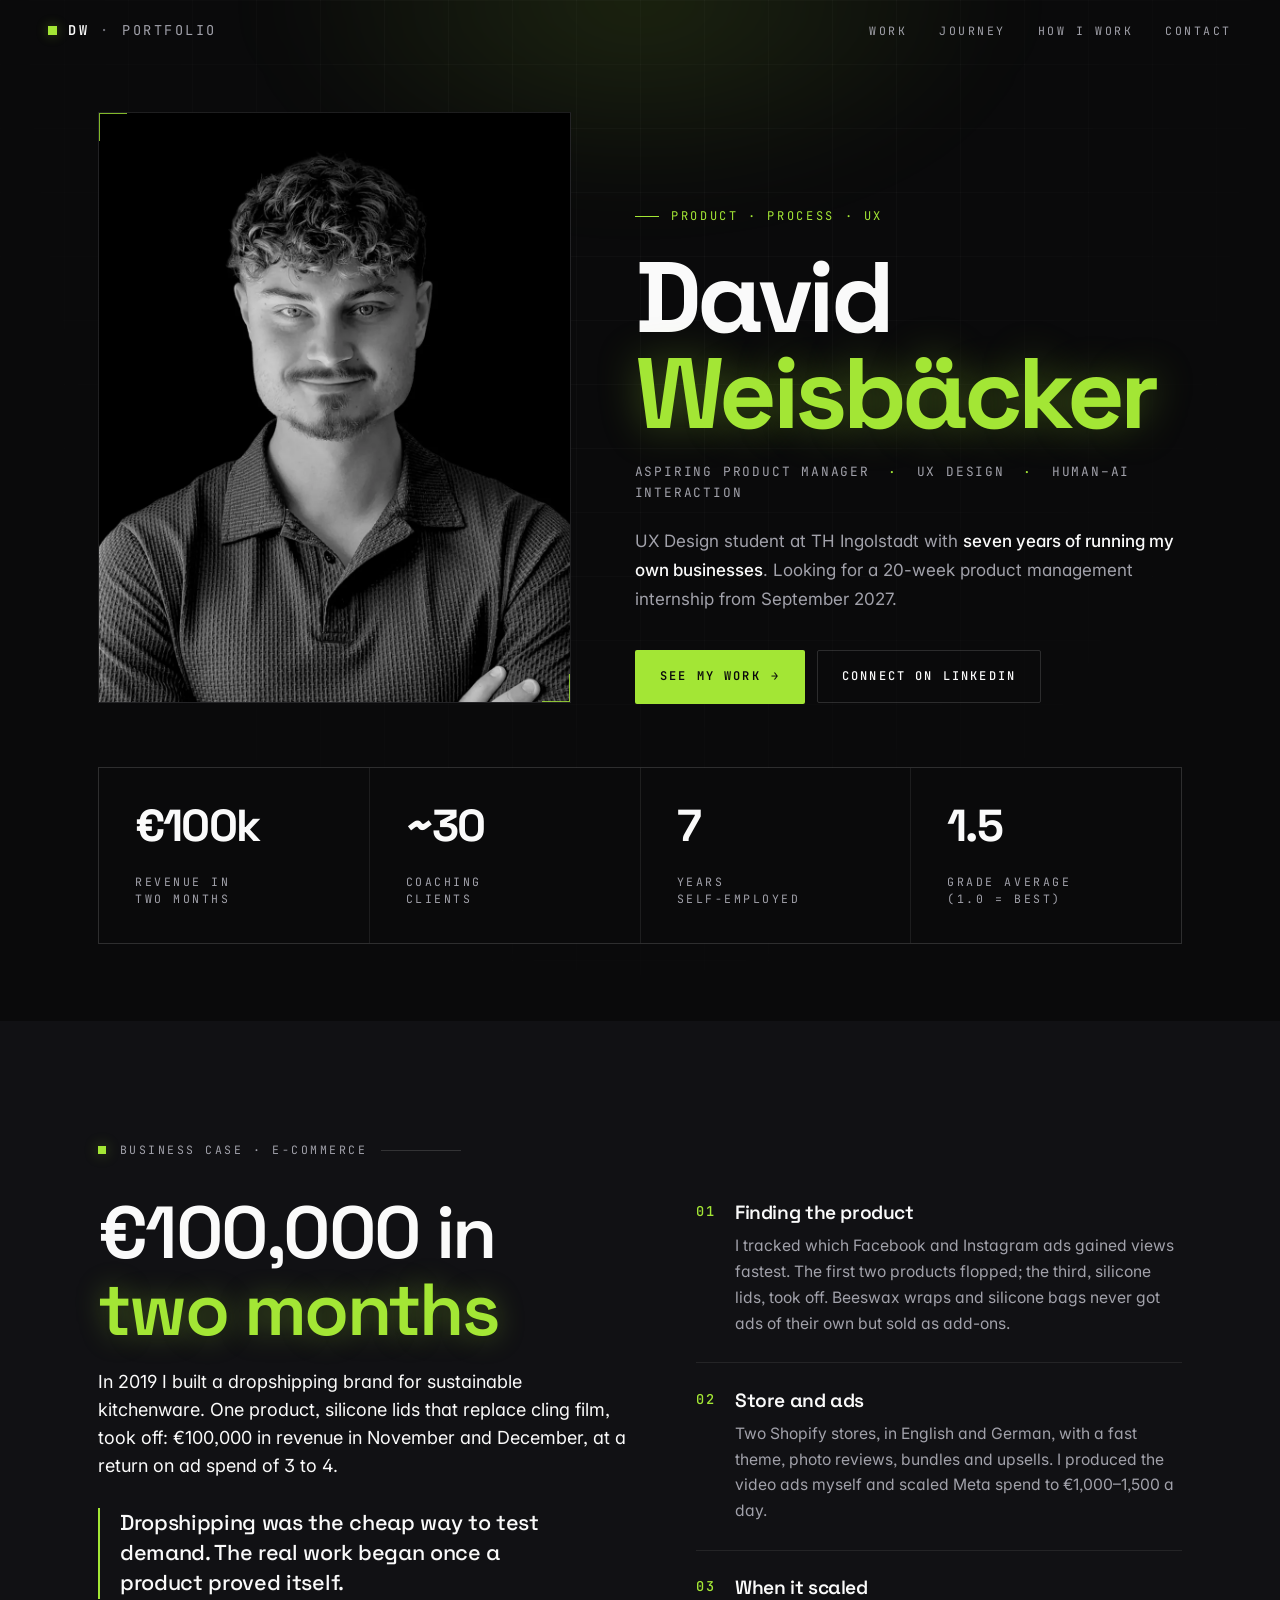
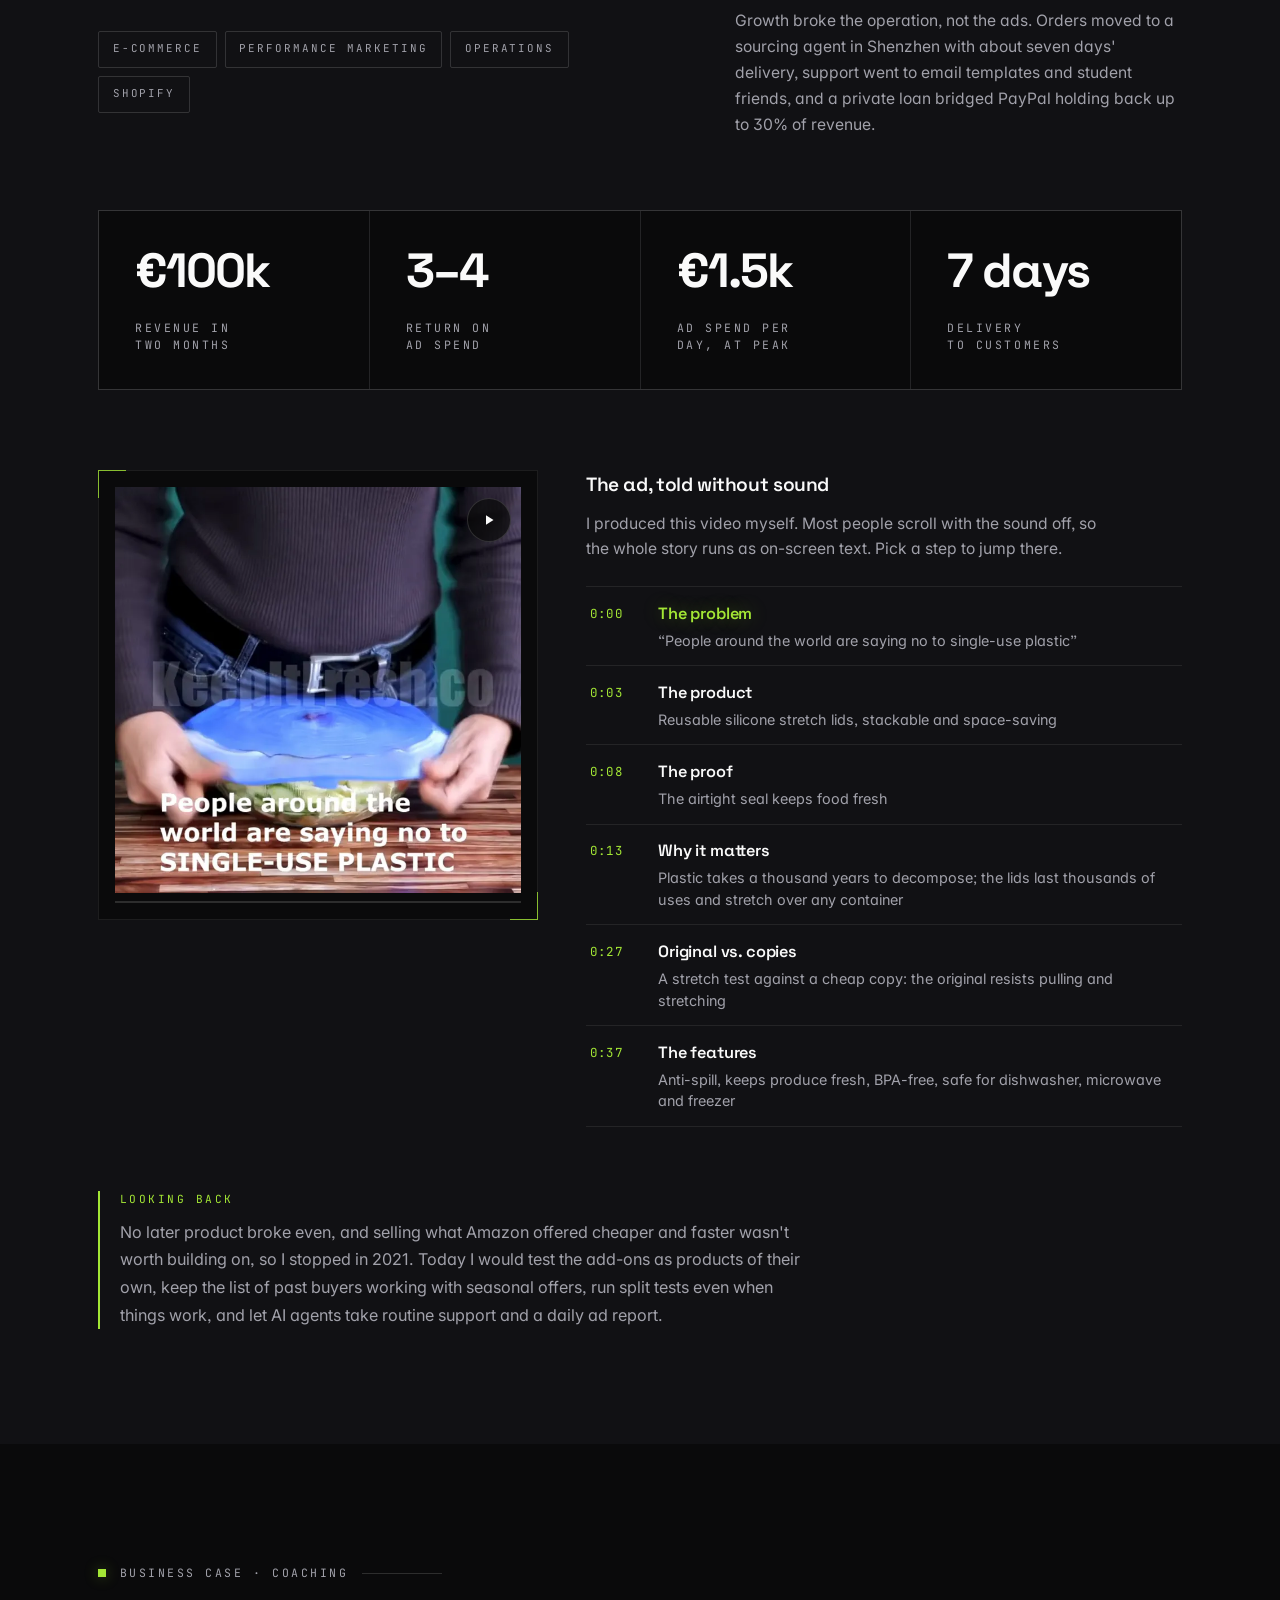
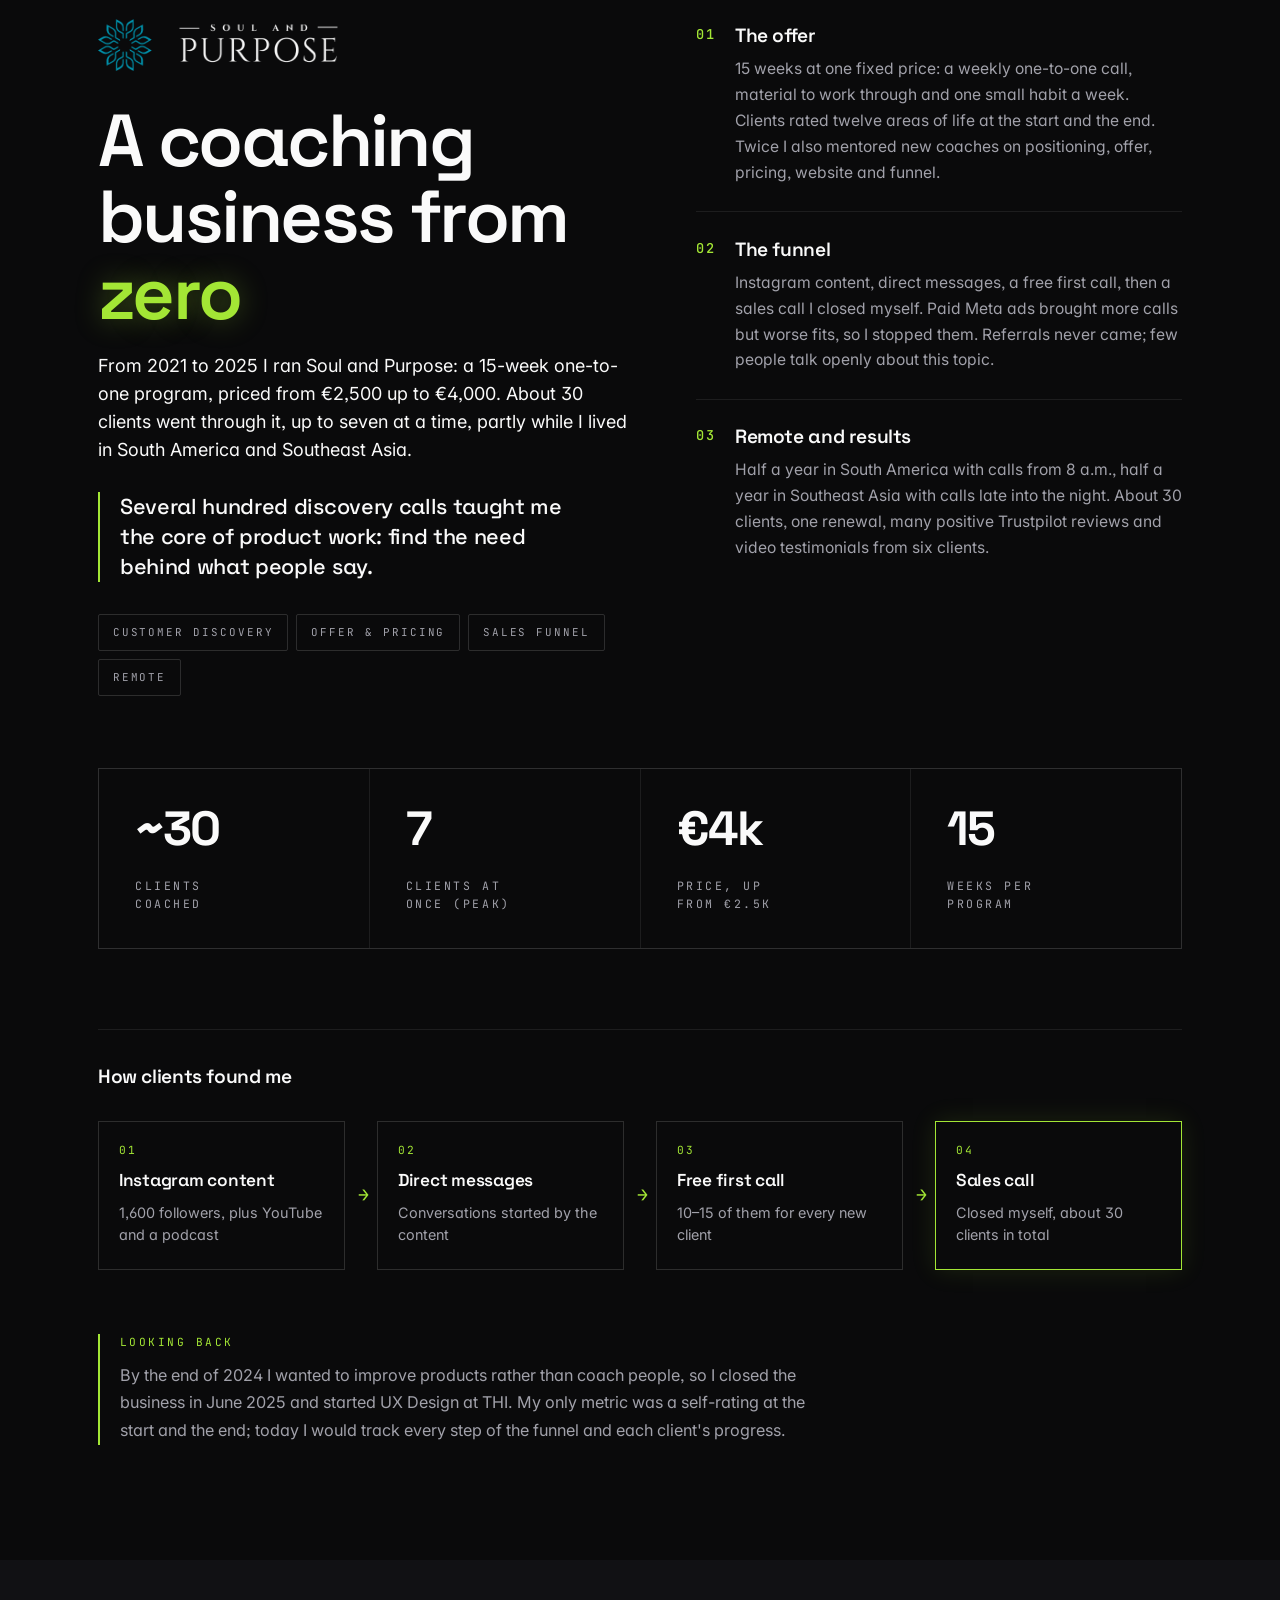
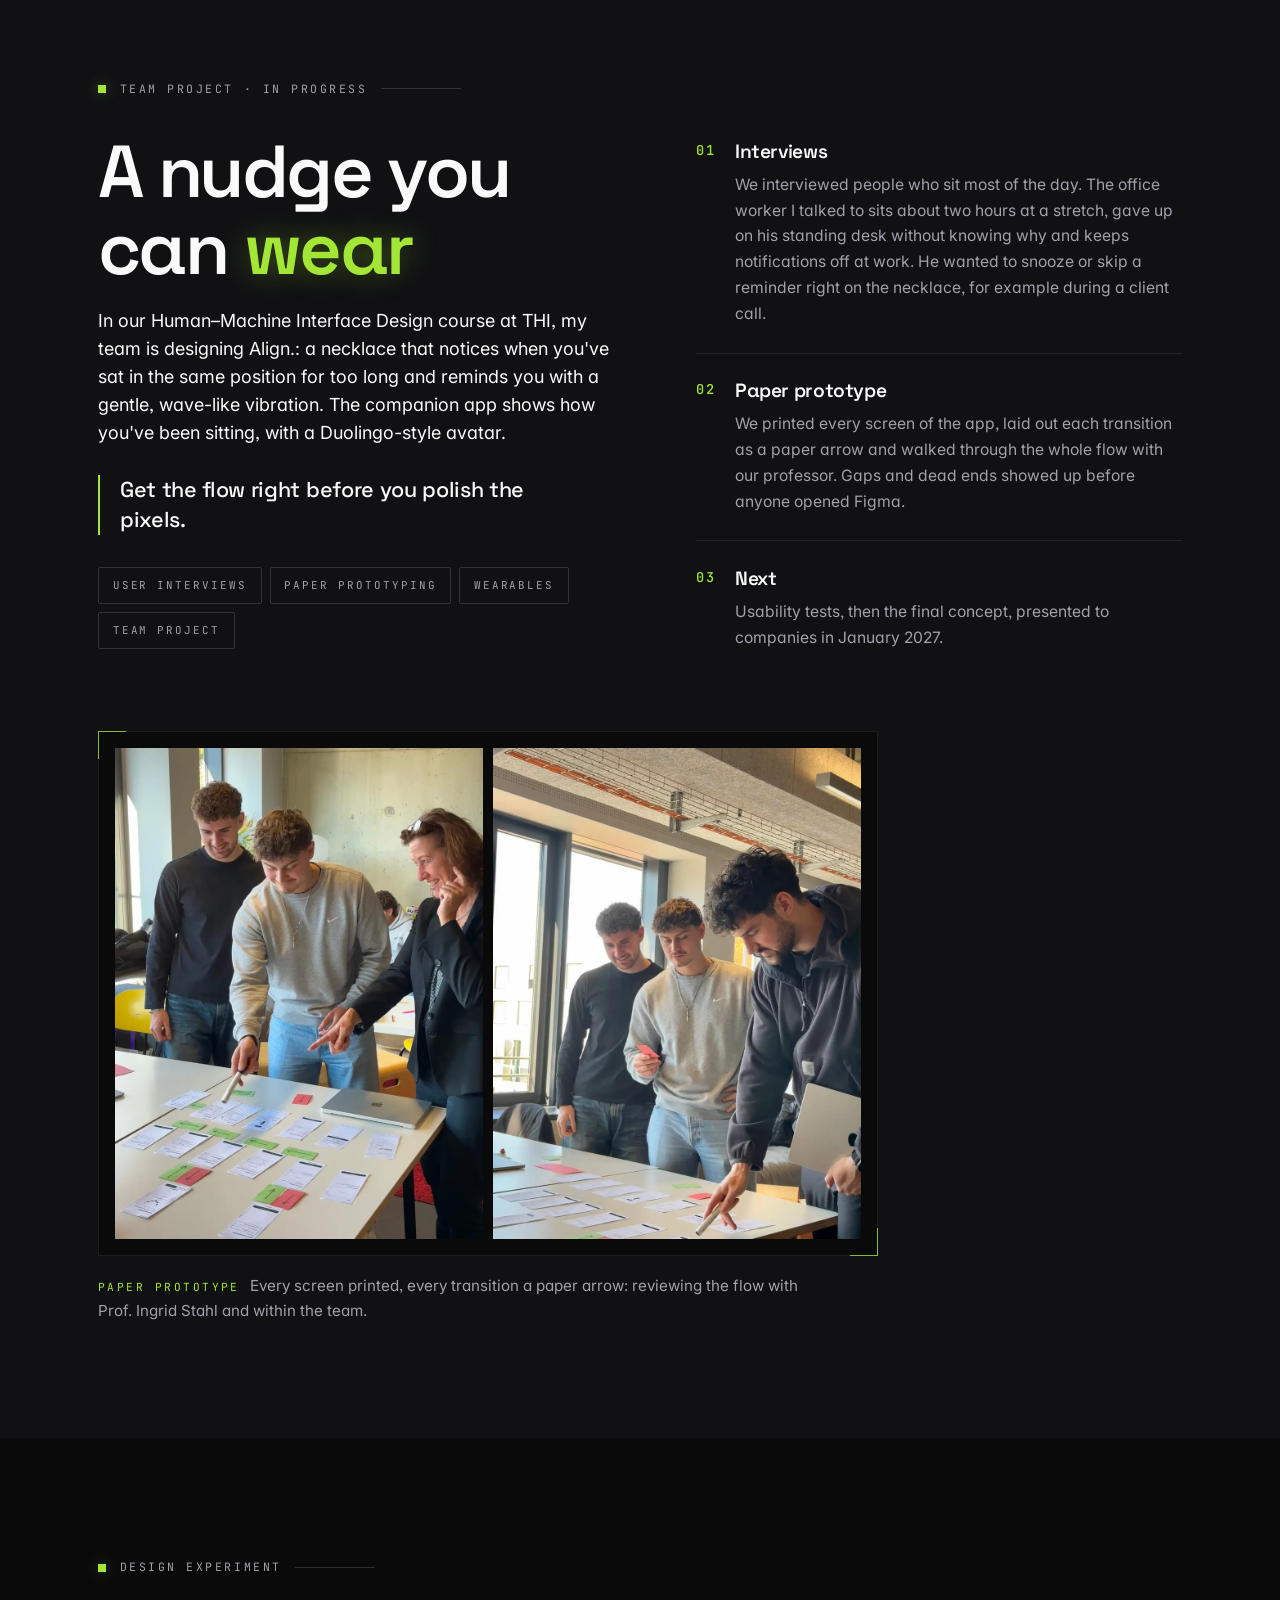
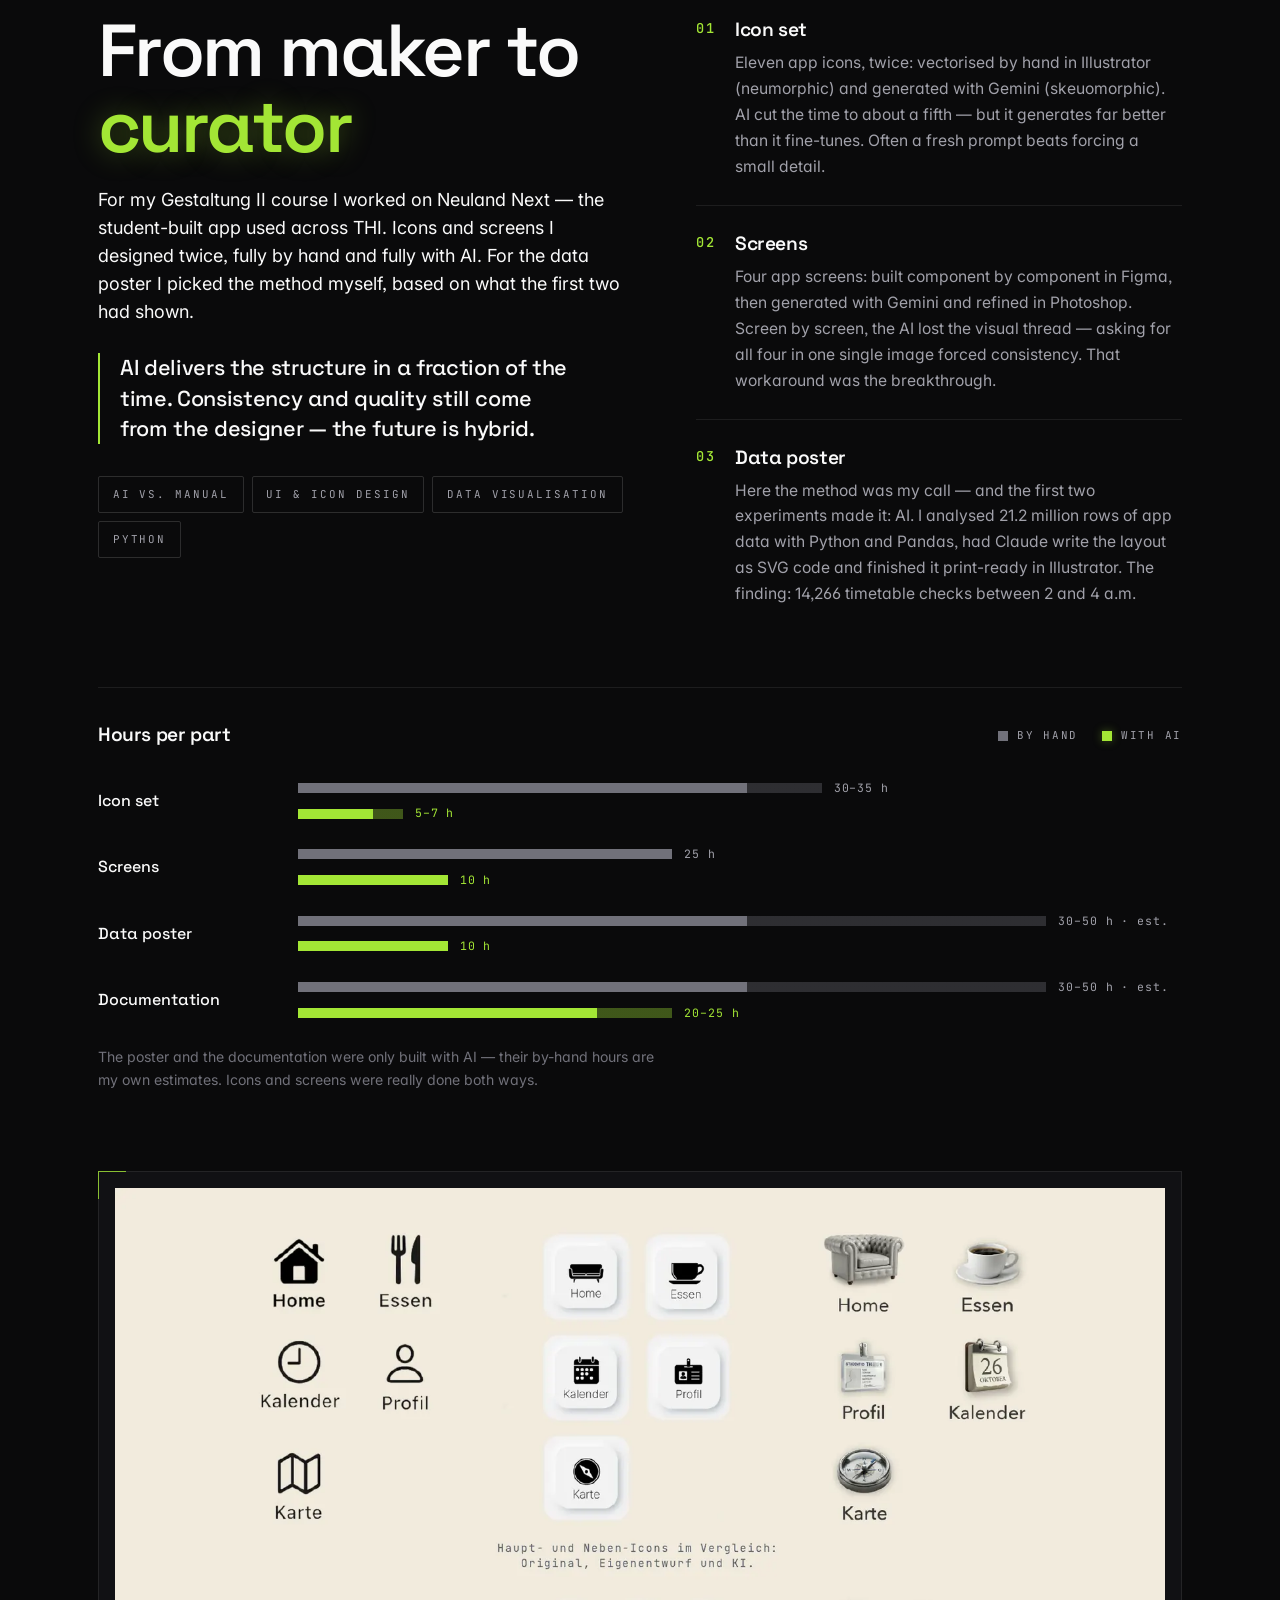
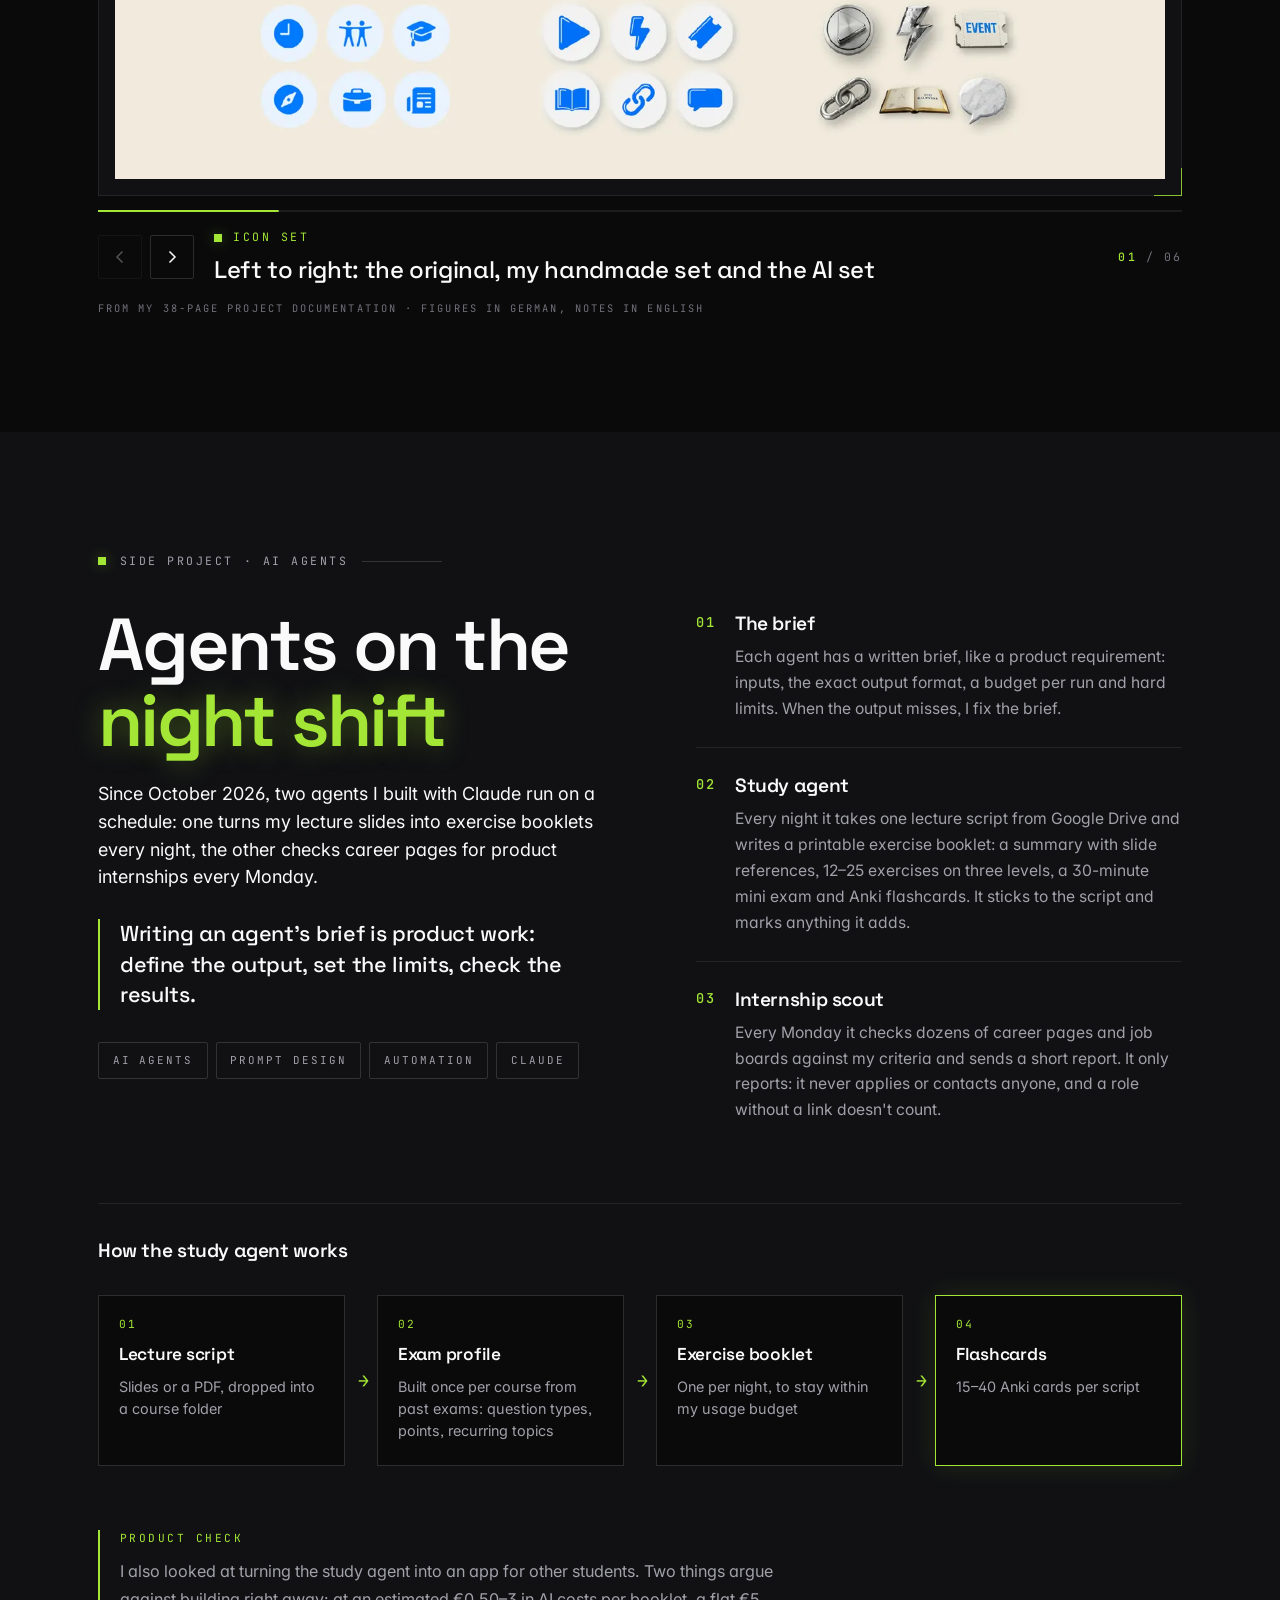
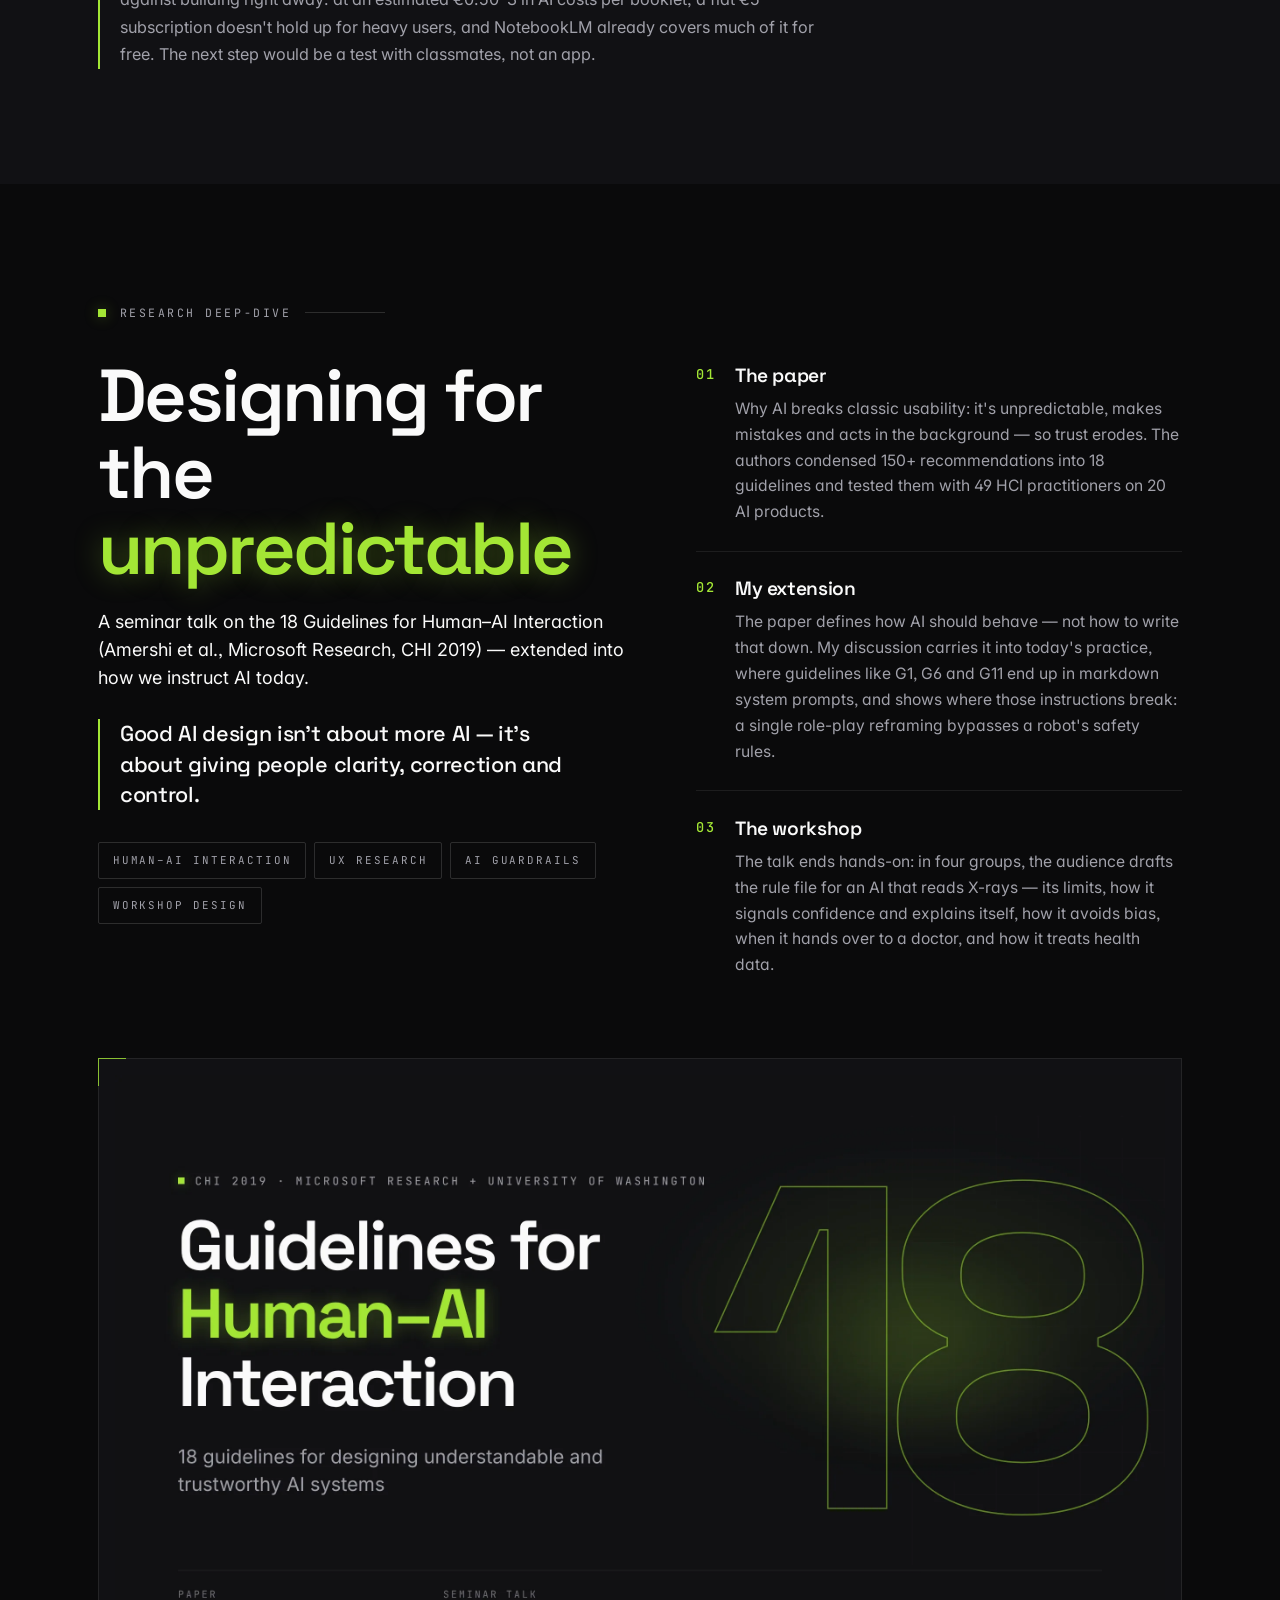
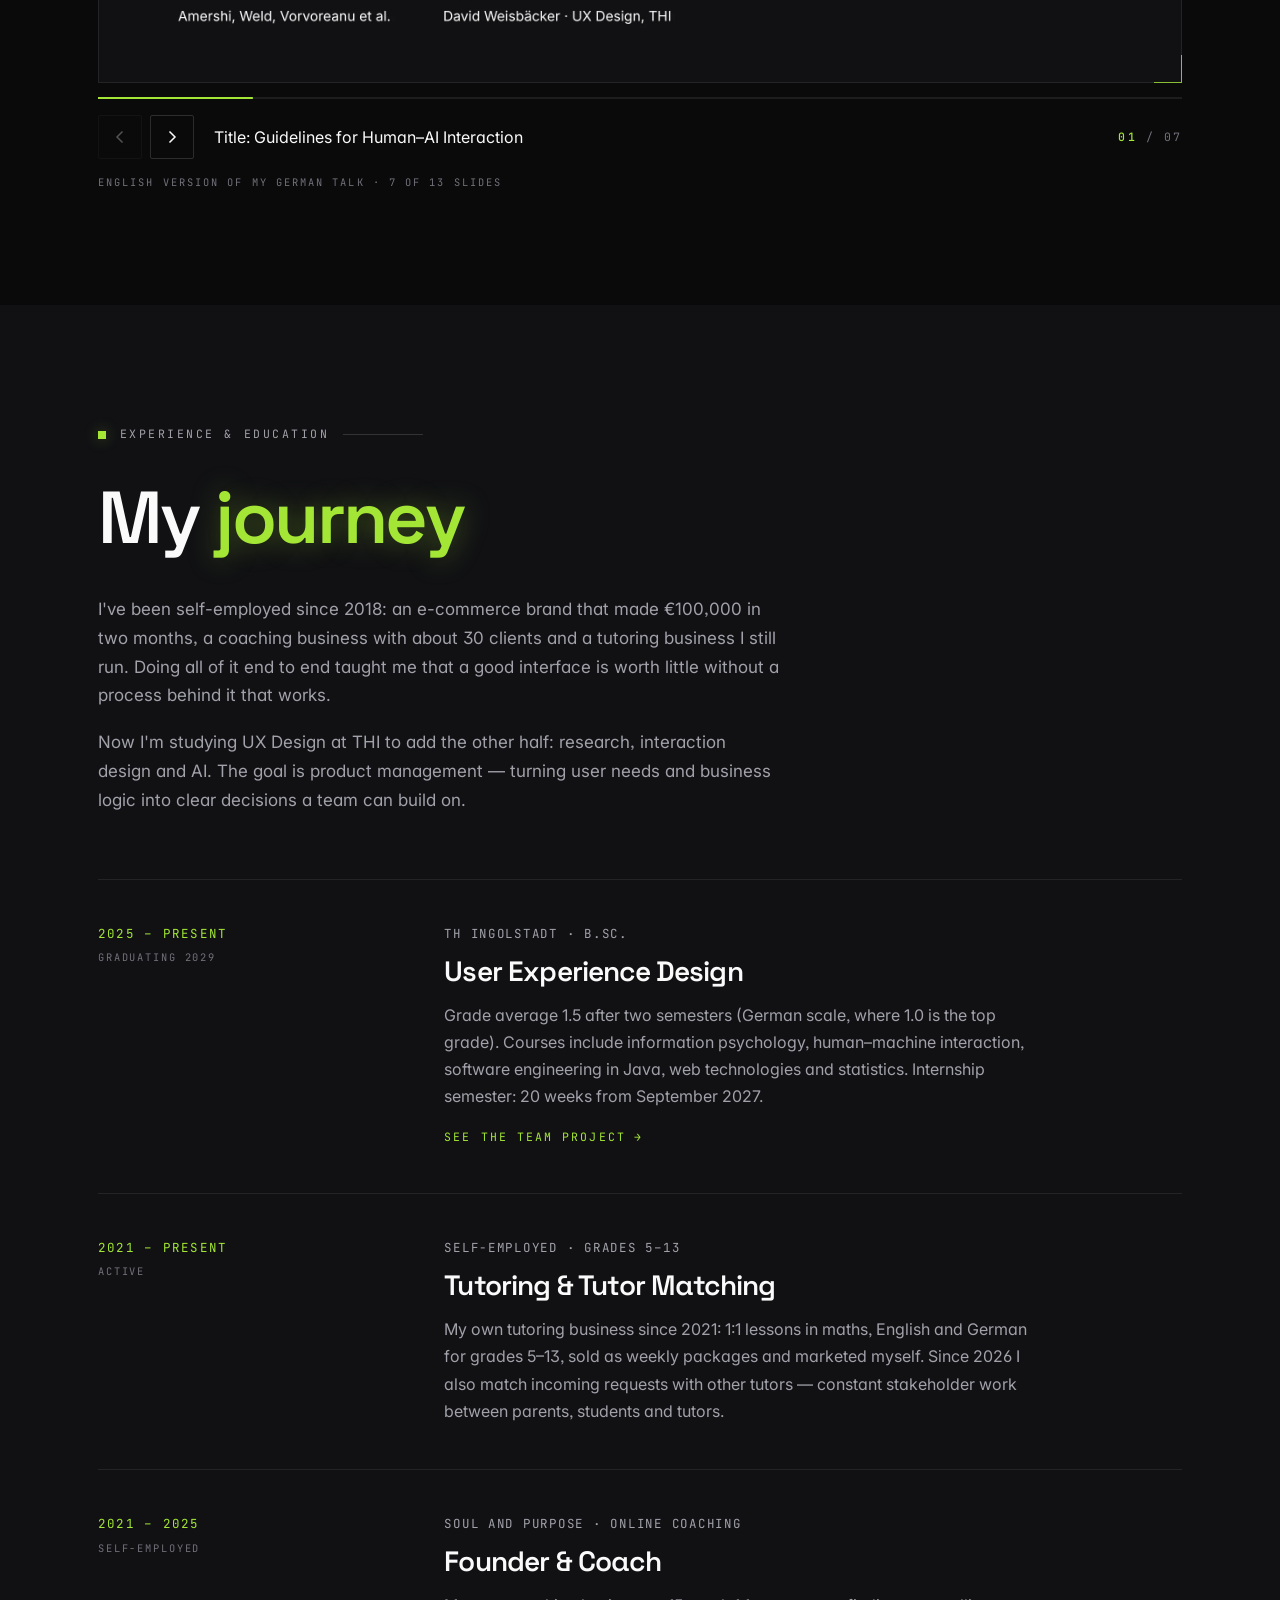
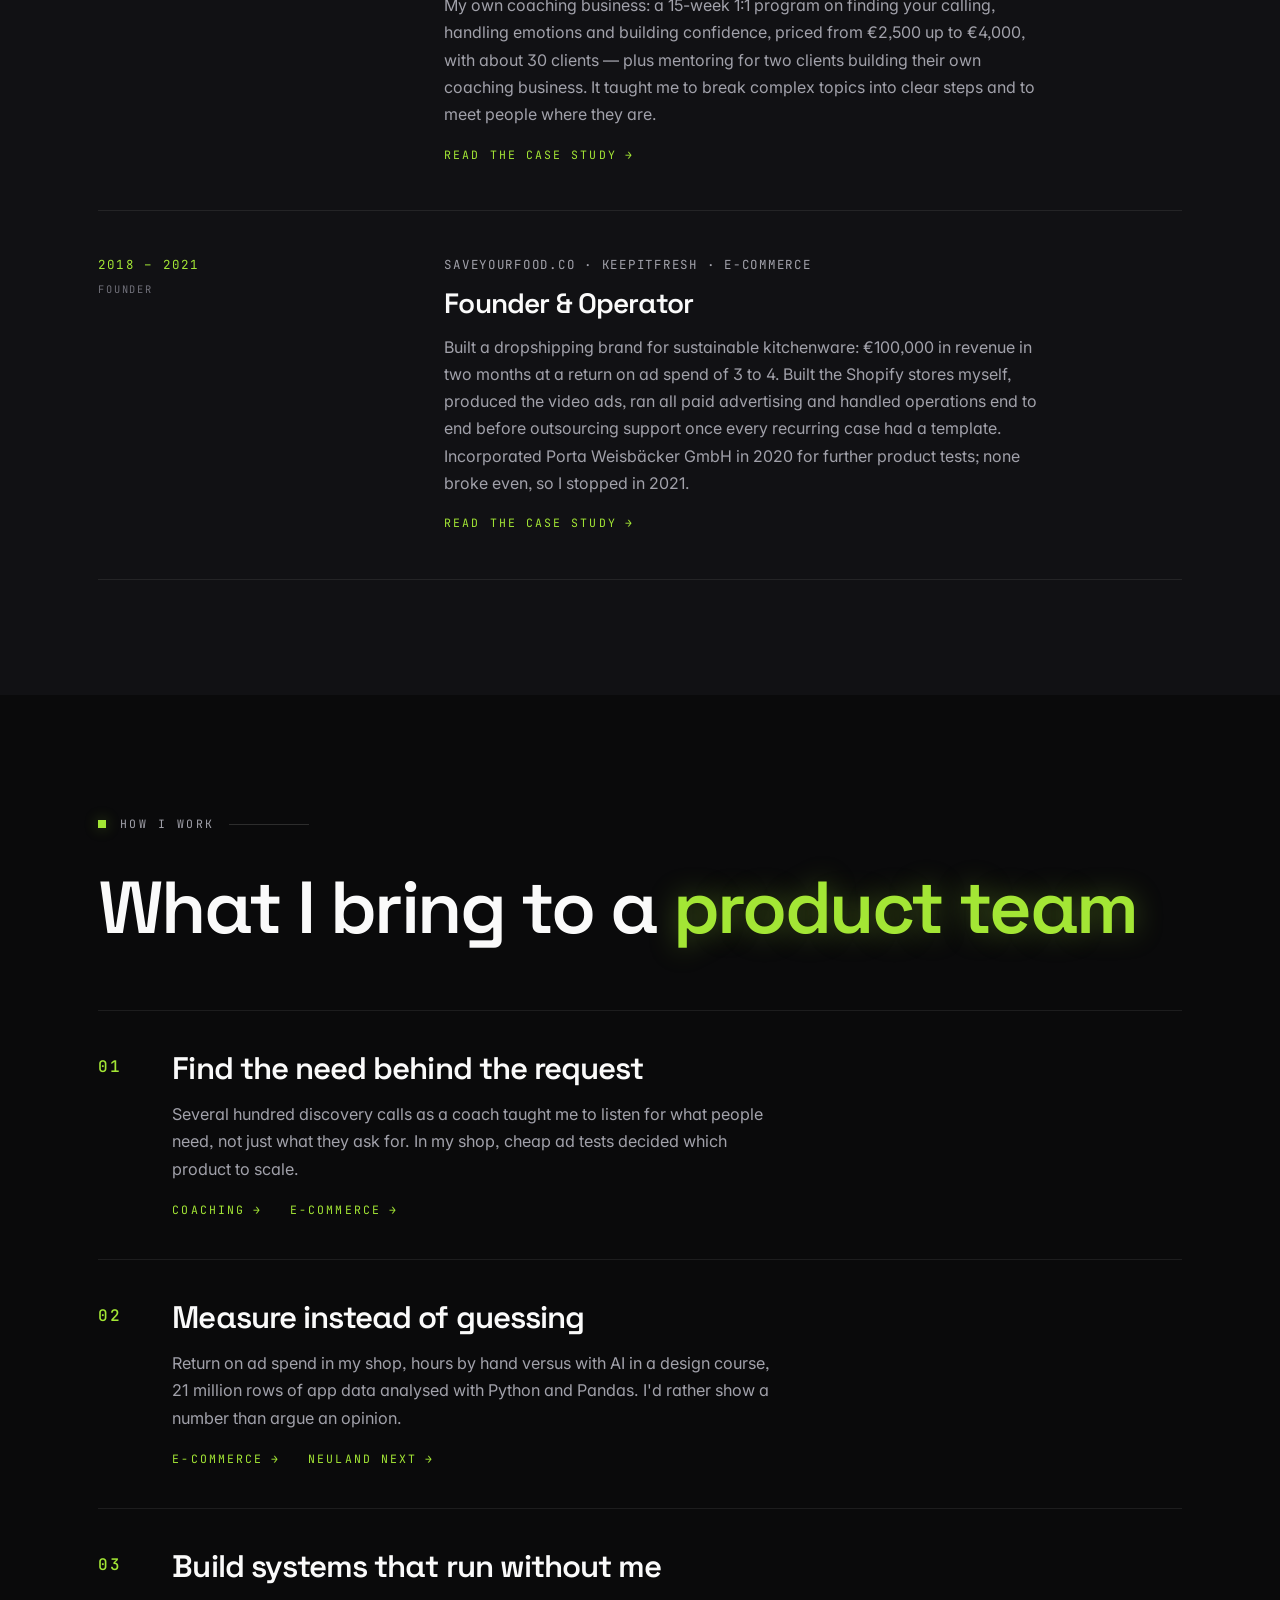
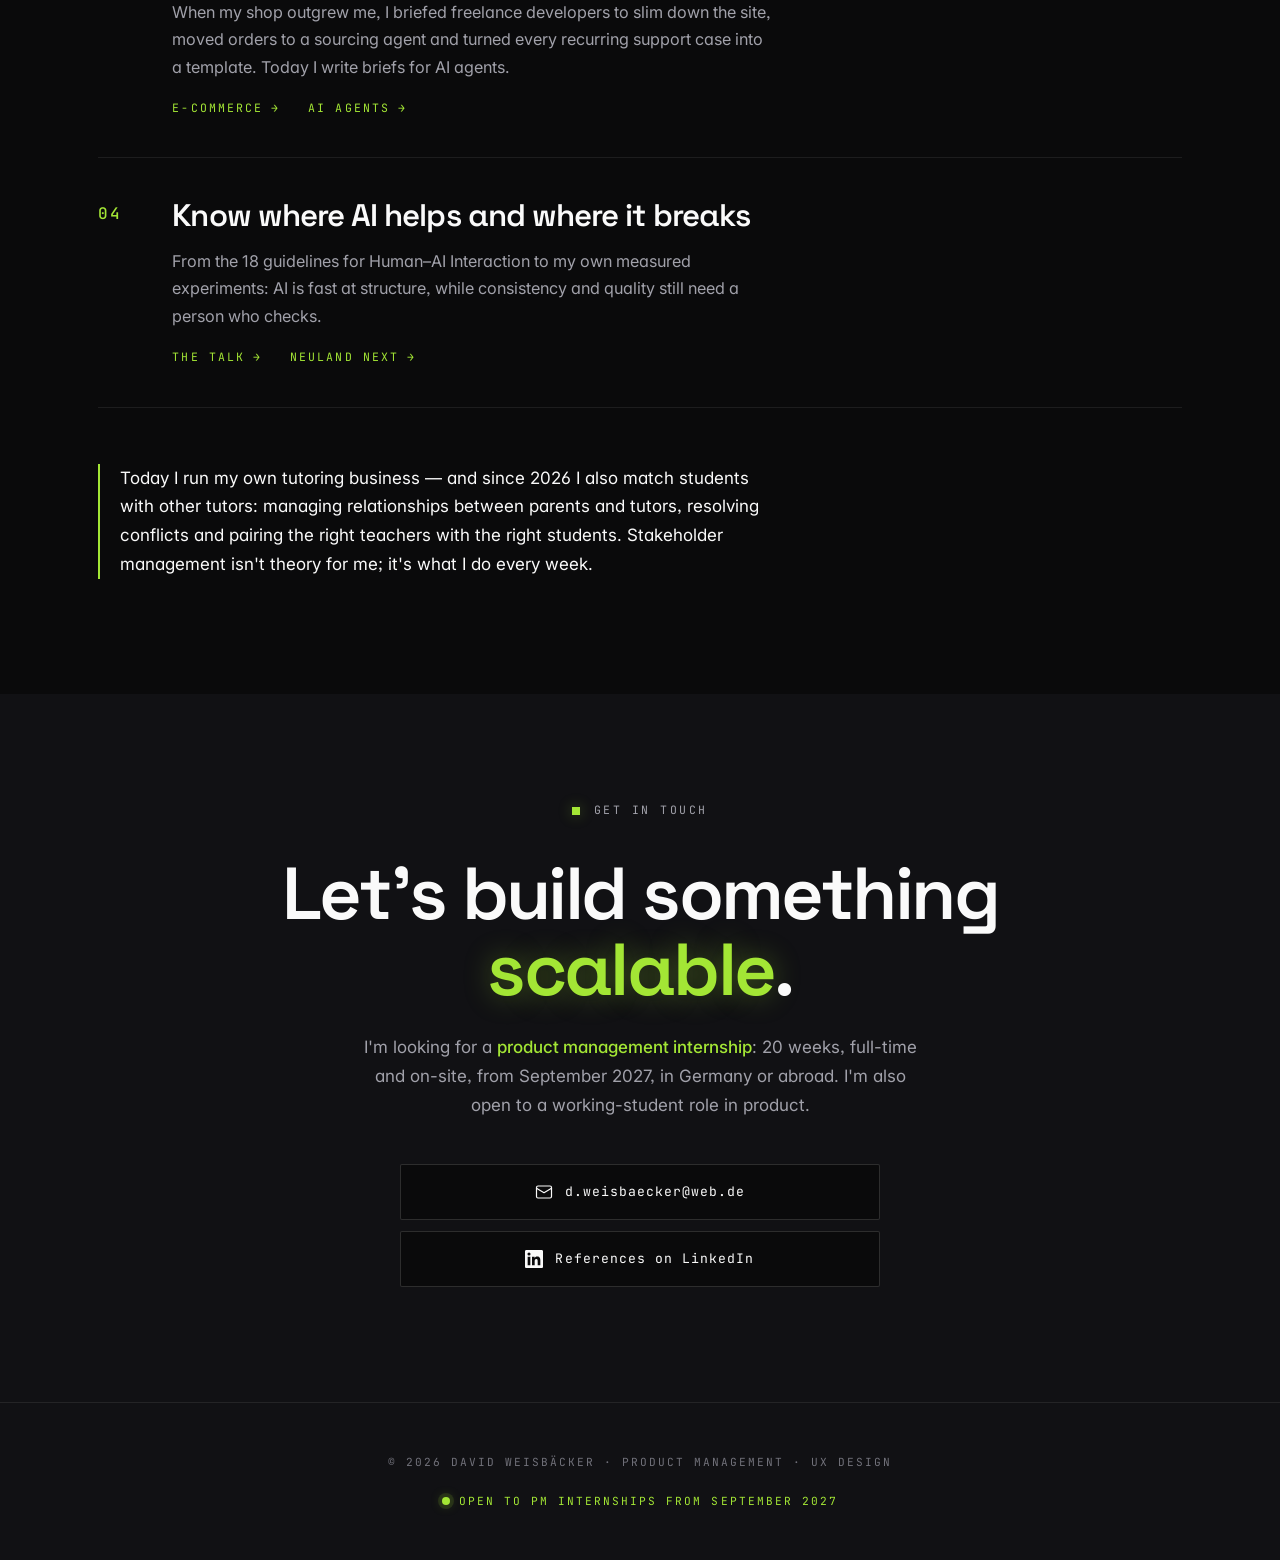
==== commit 0c3d938a: "Use the high-quality ad recording and lighten the first page load - Ad video now comes from David's " ====
--- a/index.html
+++ b/index.html
@@ -1291,7 +1291,8 @@
       color: var(--accent);
       text-shadow: 0 0 12px var(--accent-glow);
     }
-    /* Tags activate together as a single row group */
+    /* Tags activate together as a single row group, independent of the
+       headings: from the middle of the screen up to the top 10 % */
     .tag.is-active {
       color: var(--accent);
       border-color: var(--accent);
@@ -1833,7 +1834,7 @@
     <div class="hero-grid">
 
       <div class="portrait reveal">
-        <img class="portrait-photo" src="[data-uri]" alt="David Weisbäcker" width="2447" height="3059">
+        <img class="portrait-photo" src="assets/portrait.webp" alt="David Weisbäcker" width="1000" height="1250" fetchpriority="high">
       </div>
 
       <div>
@@ -1965,7 +1966,13 @@
 
     <figure class="ad" aria-labelledby="ad-title">
       <div class="ad-player shot-frame">
-        <video class="ad-video" src="assets/keepitfresh-ad.mp4" poster="assets/keepitfresh-ad-poster.webp" width="400" height="400" muted loop playsinline preload="none" aria-label="The KeepItFresh video ad, without sound"></video>
+        <video class="ad-video" poster="assets/keepitfresh-ad-poster-720.webp" width="720" height="720" muted loop playsinline preload="none" aria-label="The KeepItFresh video ad, without sound">
+          <!-- HEVC is smaller (Safari, and Chrome/Edge with hardware support);
+               every other browser falls back to H.264. Nothing loads before
+               the video is about to play (preload="none"). -->
+          <source src="assets/keepitfresh-ad-720-hevc.mp4" type='video/mp4; codecs="hvc1.1.6.L90.B0"'>
+          <source src="assets/keepitfresh-ad-720.mp4" type='video/mp4; codecs="avc1.64001F"'>
+        </video>
         <button type="button" class="ad-toggle" aria-label="Play the video">
           <svg class="ad-icon-play" viewBox="0 0 16 16" aria-hidden="true"><path d="M5 3.25v9.5L12.5 8z" fill="currentColor"/></svg>
           <svg class="ad-icon-pause" viewBox="0 0 16 16" aria-hidden="true"><path d="M4.25 3.25h2.75v9.5H4.25zM9 3.25h2.75v9.5H9z" fill="currentColor"/></svg>
@@ -2890,15 +2897,21 @@
   /* ---------- Scroll-spy active state ----------
      Targets are organised as "groups" — each group activates as a single
      unit, even if it contains multiple DOM elements. This lets stat row
-     pairs and tag rows light up together while still treating journey
-     items, principles and case steps individually.
+     pairs light up together while still treating journey items,
+     principles and case steps individually. Tag rows have their own rule
+     (see below).
 
      The switch is measured at the part that changes colour (a title, a
      stat label, a tag row, the button), not at the middle of the whole
      item. So every highlight starts at the same height on the screen, no
-     matter how tall the item is: when that part's top edge crosses 40 % of
-     the screen height. It stays lit until the next group crosses that line
-     or it leaves the top 10 %. Exactly one group is active at a time.
+     matter how tall the item is: when that part's top edge crosses the
+     middle of the screen (50 %). It stays lit until the next group
+     crosses that line or it leaves the top 10 %. Exactly one group is
+     active at a time.
+
+     Tag rows don't take part in that: a tag row turns green when its first
+     line crosses the middle of the screen and stays green until it reaches
+     the top 10 %, even while a heading below it is lit.
 
      Implementation: passive scroll + resize listeners throttled via rAF,
      with read/compute/write phases batched to avoid layout thrashing.
@@ -2918,10 +2931,12 @@
     groups.push(stats.slice(i, i + 2));
   }
 
-  // Tag rows — all tags inside a .tags container activate together
+  // Tag rows — all tags inside a .tags container light up together, on
+  // their own rule, independent of the single active group
+  const tagRows = [];
   document.querySelectorAll('.tags').forEach(function (container) {
     const tags = Array.prototype.slice.call(container.querySelectorAll('.tag'));
-    if (tags.length) groups.push(tags);
+    if (tags.length) tagRows.push(tags);
   });
 
   // Flat list of every element that can receive .is-active (for cleanup)
@@ -2936,7 +2951,7 @@
   // arrow is handled on its own, not as part of the single active group.
   const flowArrows = Array.prototype.slice.call(document.querySelectorAll('.flow-step:not(:last-child)'));
 
-  if (allElements.length) {
+  if (allElements.length || tagRows.length) {
     function groupCenter(group) {
       let sum = 0;
       group.forEach(function (el) {
@@ -2965,10 +2980,11 @@
     function updateActive() {
       const vh = window.innerHeight;
       const topLine     = vh * 0.10;
-      const triggerLine = vh * 0.40;
-
-      // READ PHASE: where the lit part of every group sits
+      const triggerLine = vh * 0.50;
+
+      // READ PHASE: where the lit part of every group and tag row sits
       const lines = groups.map(groupLine);
+      const tagLines = tagRows.map(groupLine);
 
       // COMPUTE PHASE: pick the single best group, the lowest one between
       // the two lines (the one that crossed the trigger line last)
@@ -3011,6 +3027,10 @@
       allElements.forEach(function (el) {
         el.classList.toggle('is-active', activeSet.has(el));
       });
+      tagRows.forEach(function (row, k) {
+        const on = tagLines[k] >= topLine && tagLines[k] <= triggerLine;
+        row.forEach(function (tag) { tag.classList.toggle('is-active', on); });
+      });
       if (ctaLinks) {
         ctaLinks.classList.toggle('is-active', ctaCenter >= vh * 0.40 && ctaCenter <= vh * 0.92);
       }
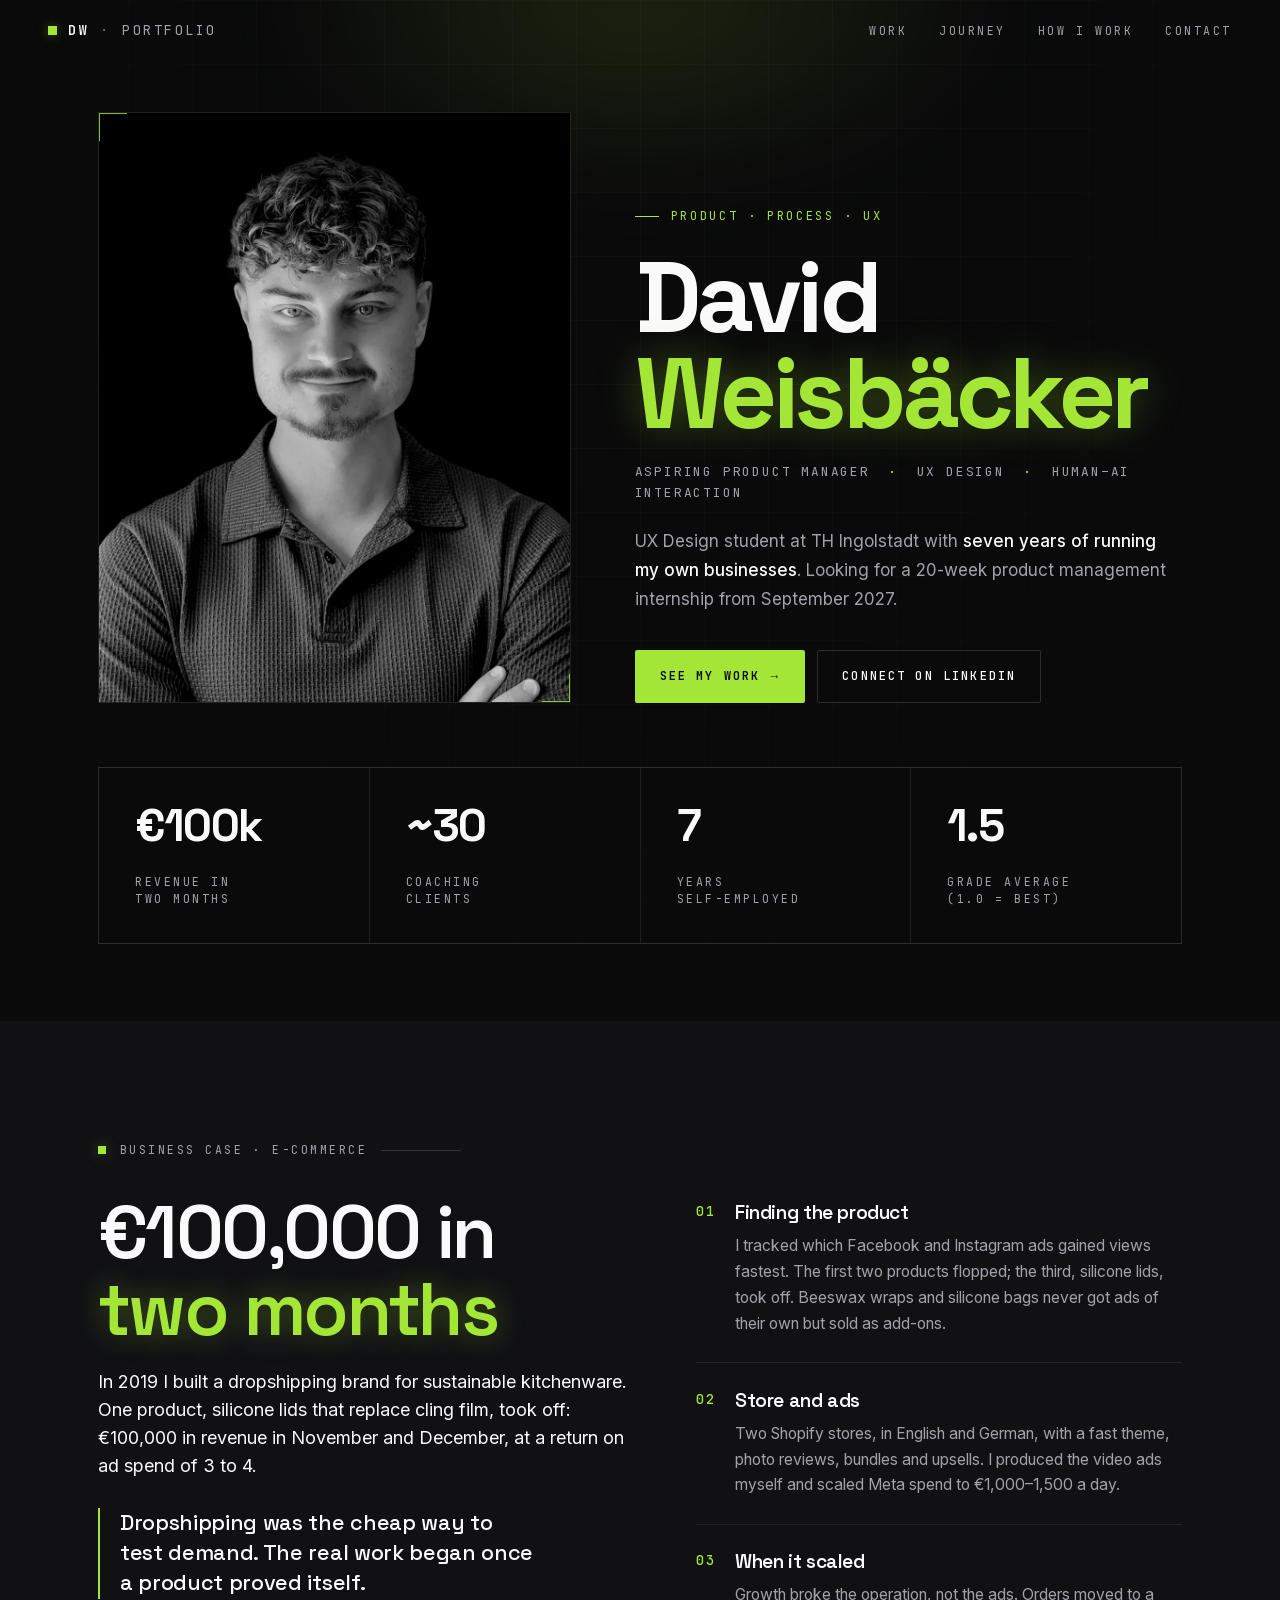
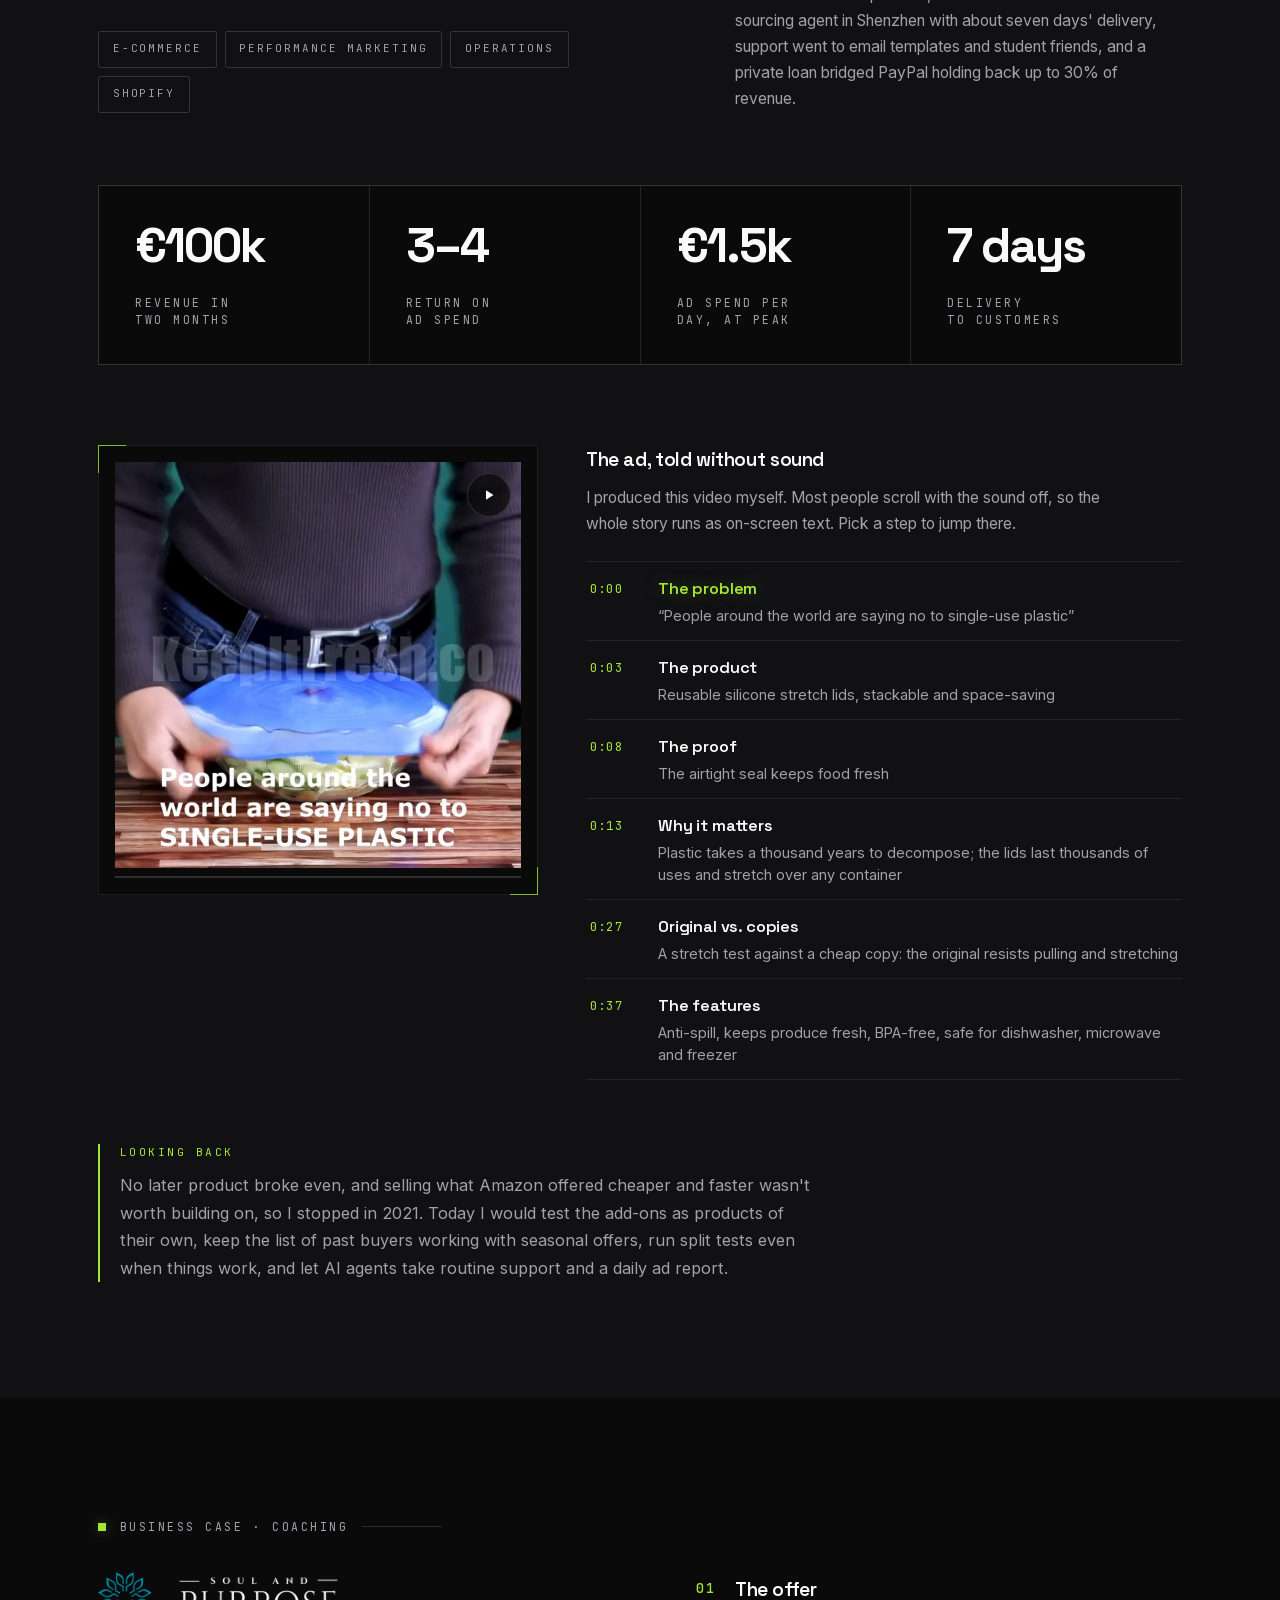
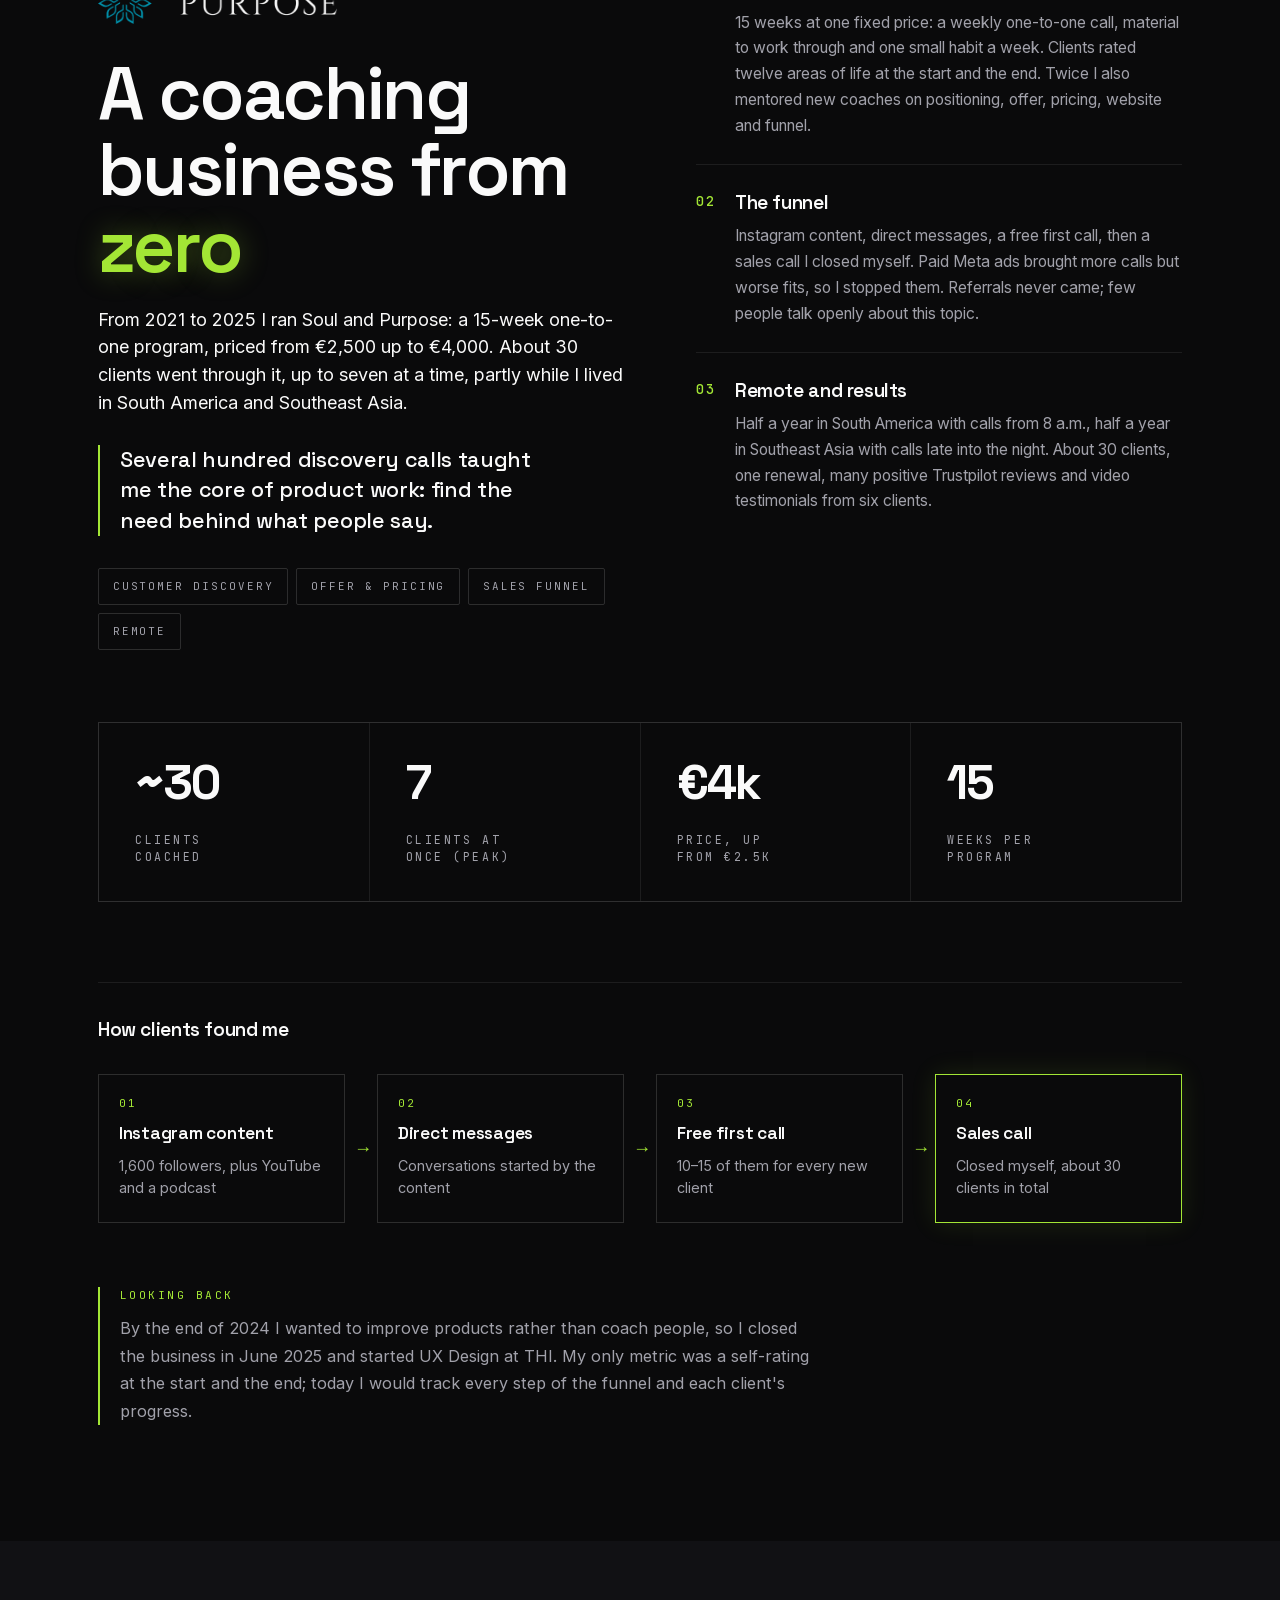
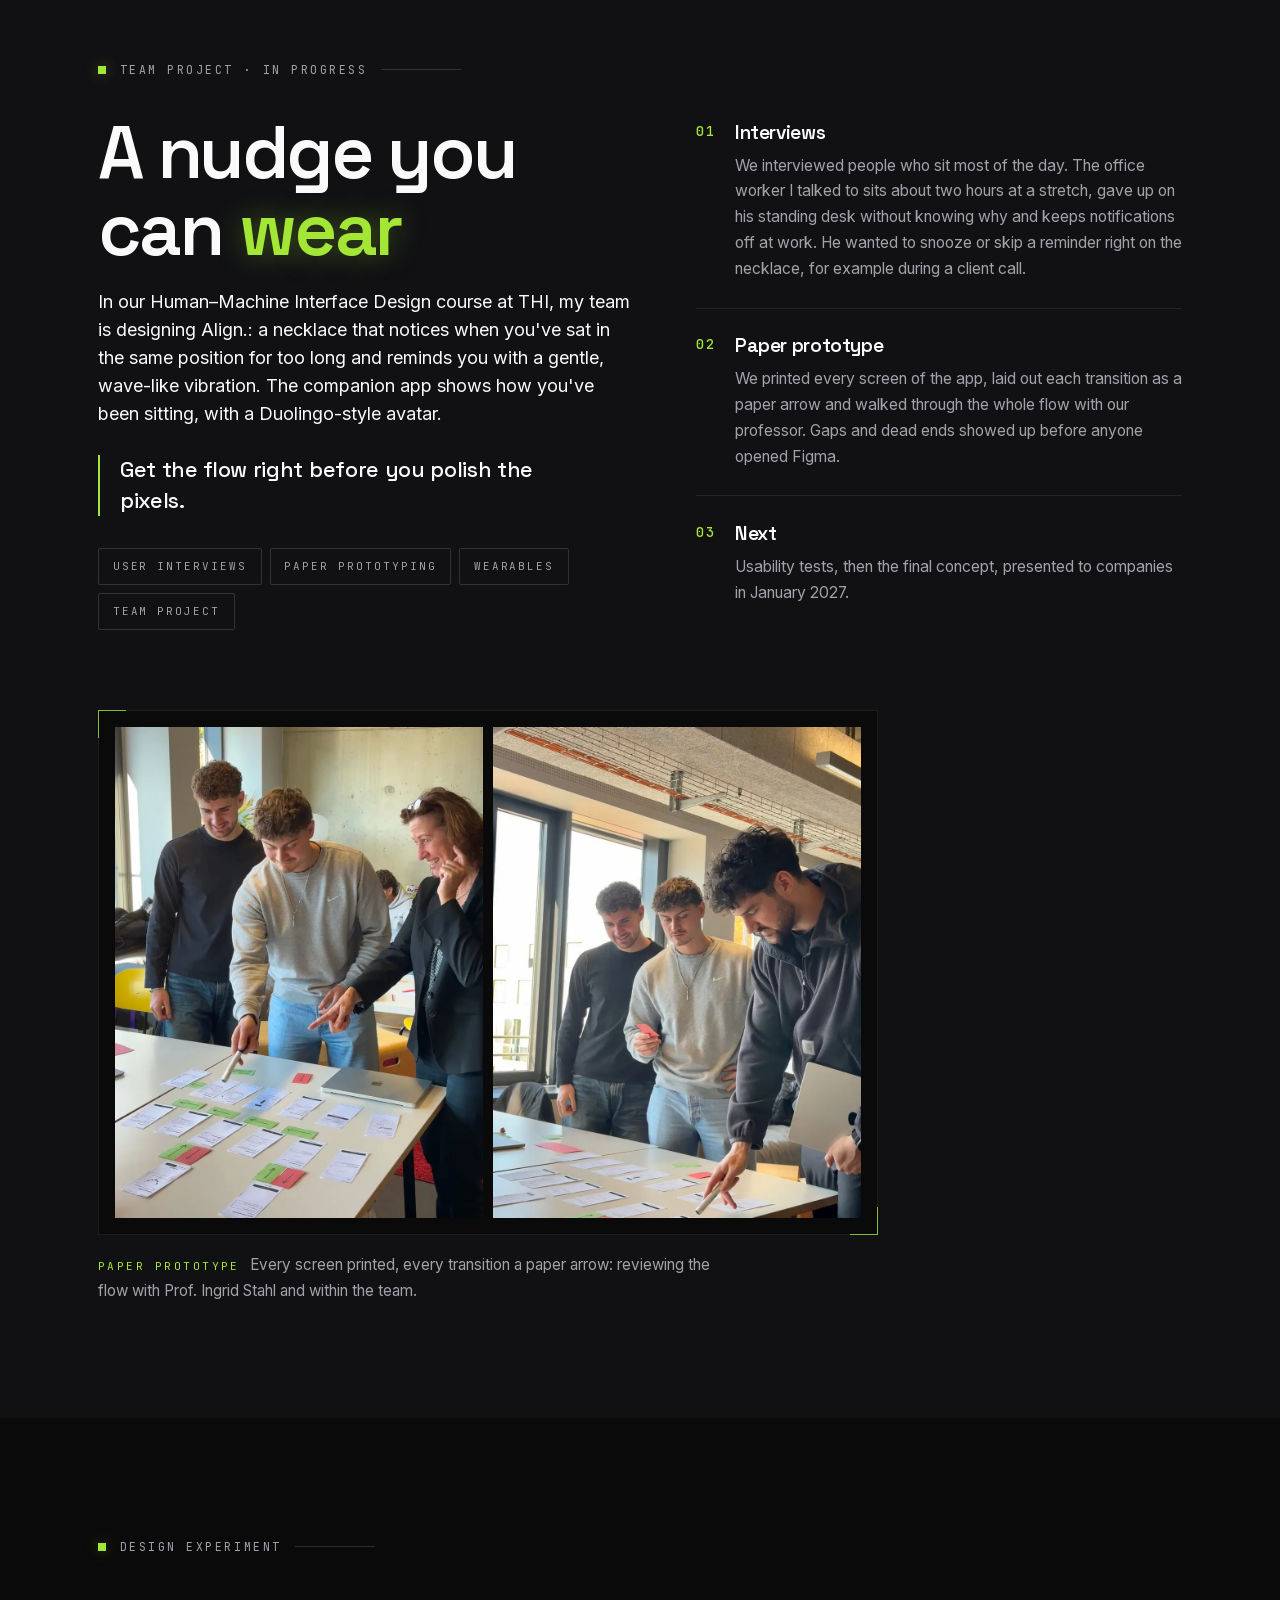
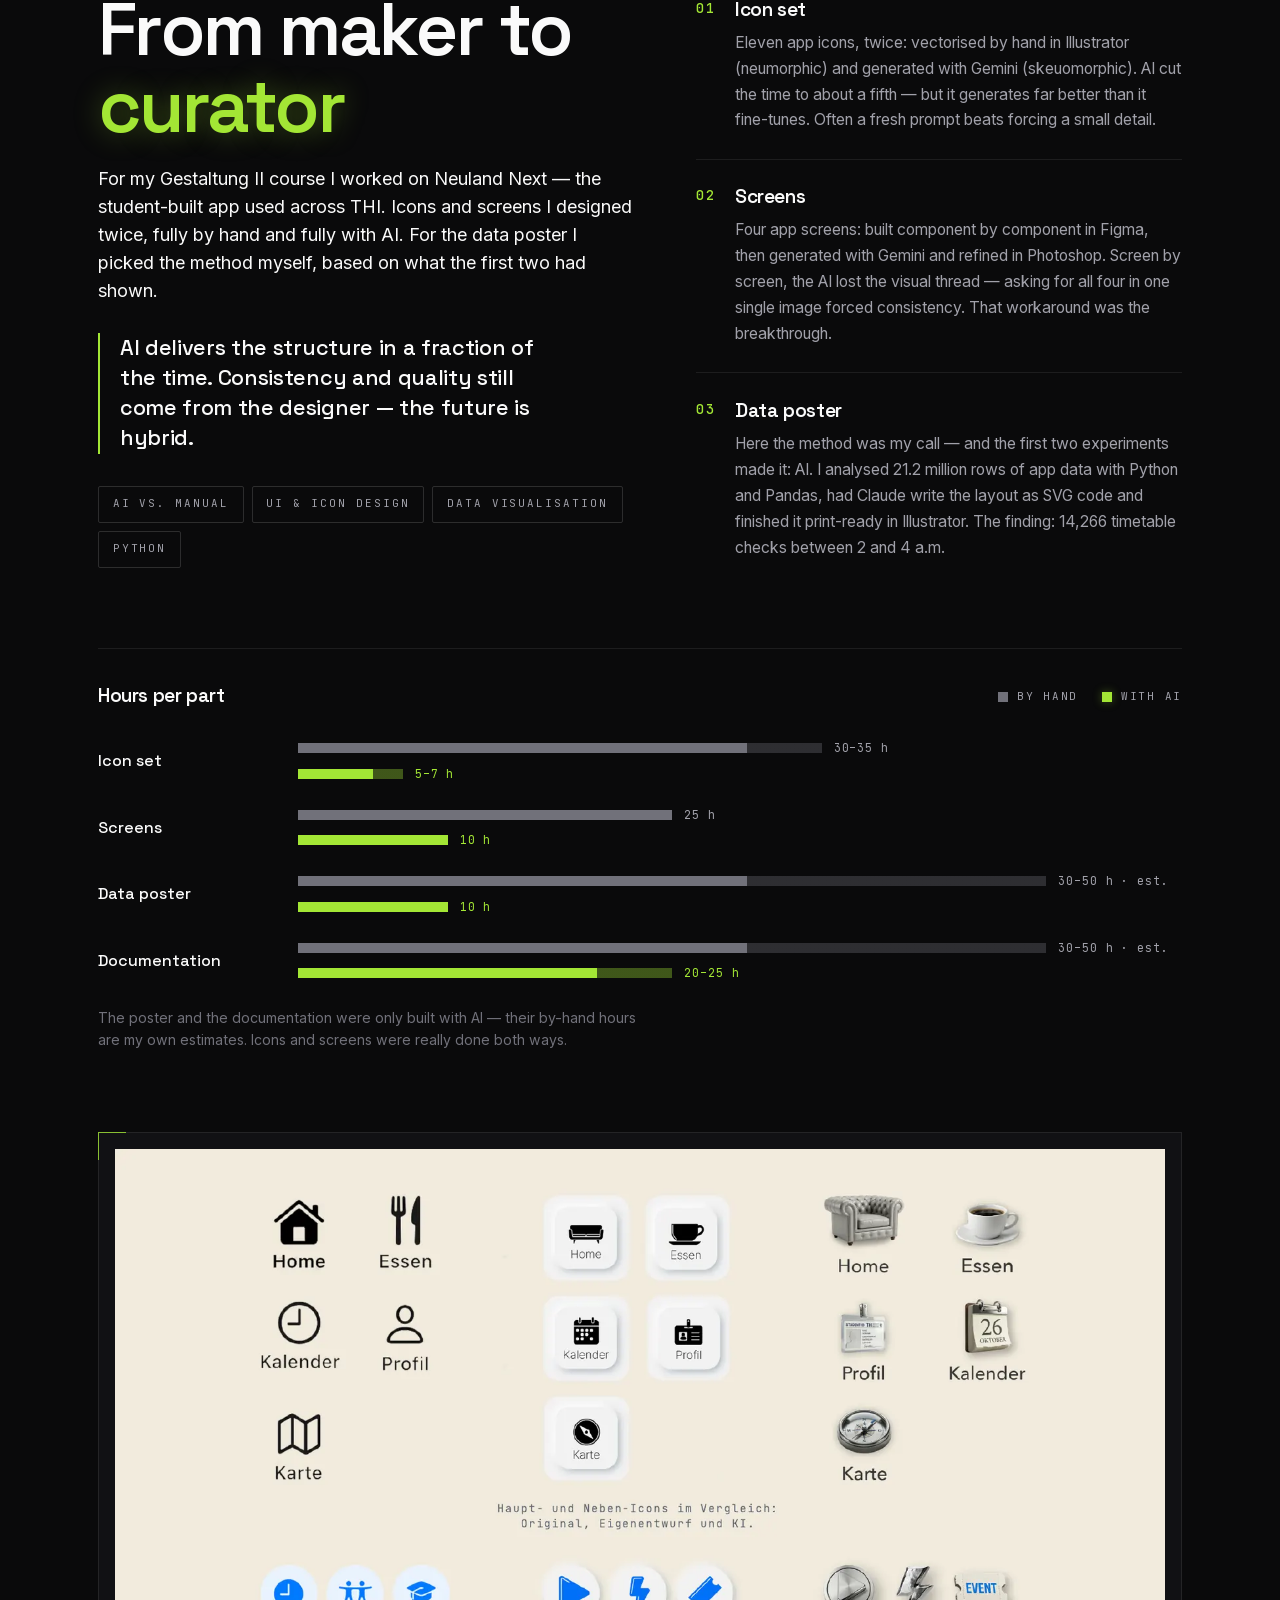
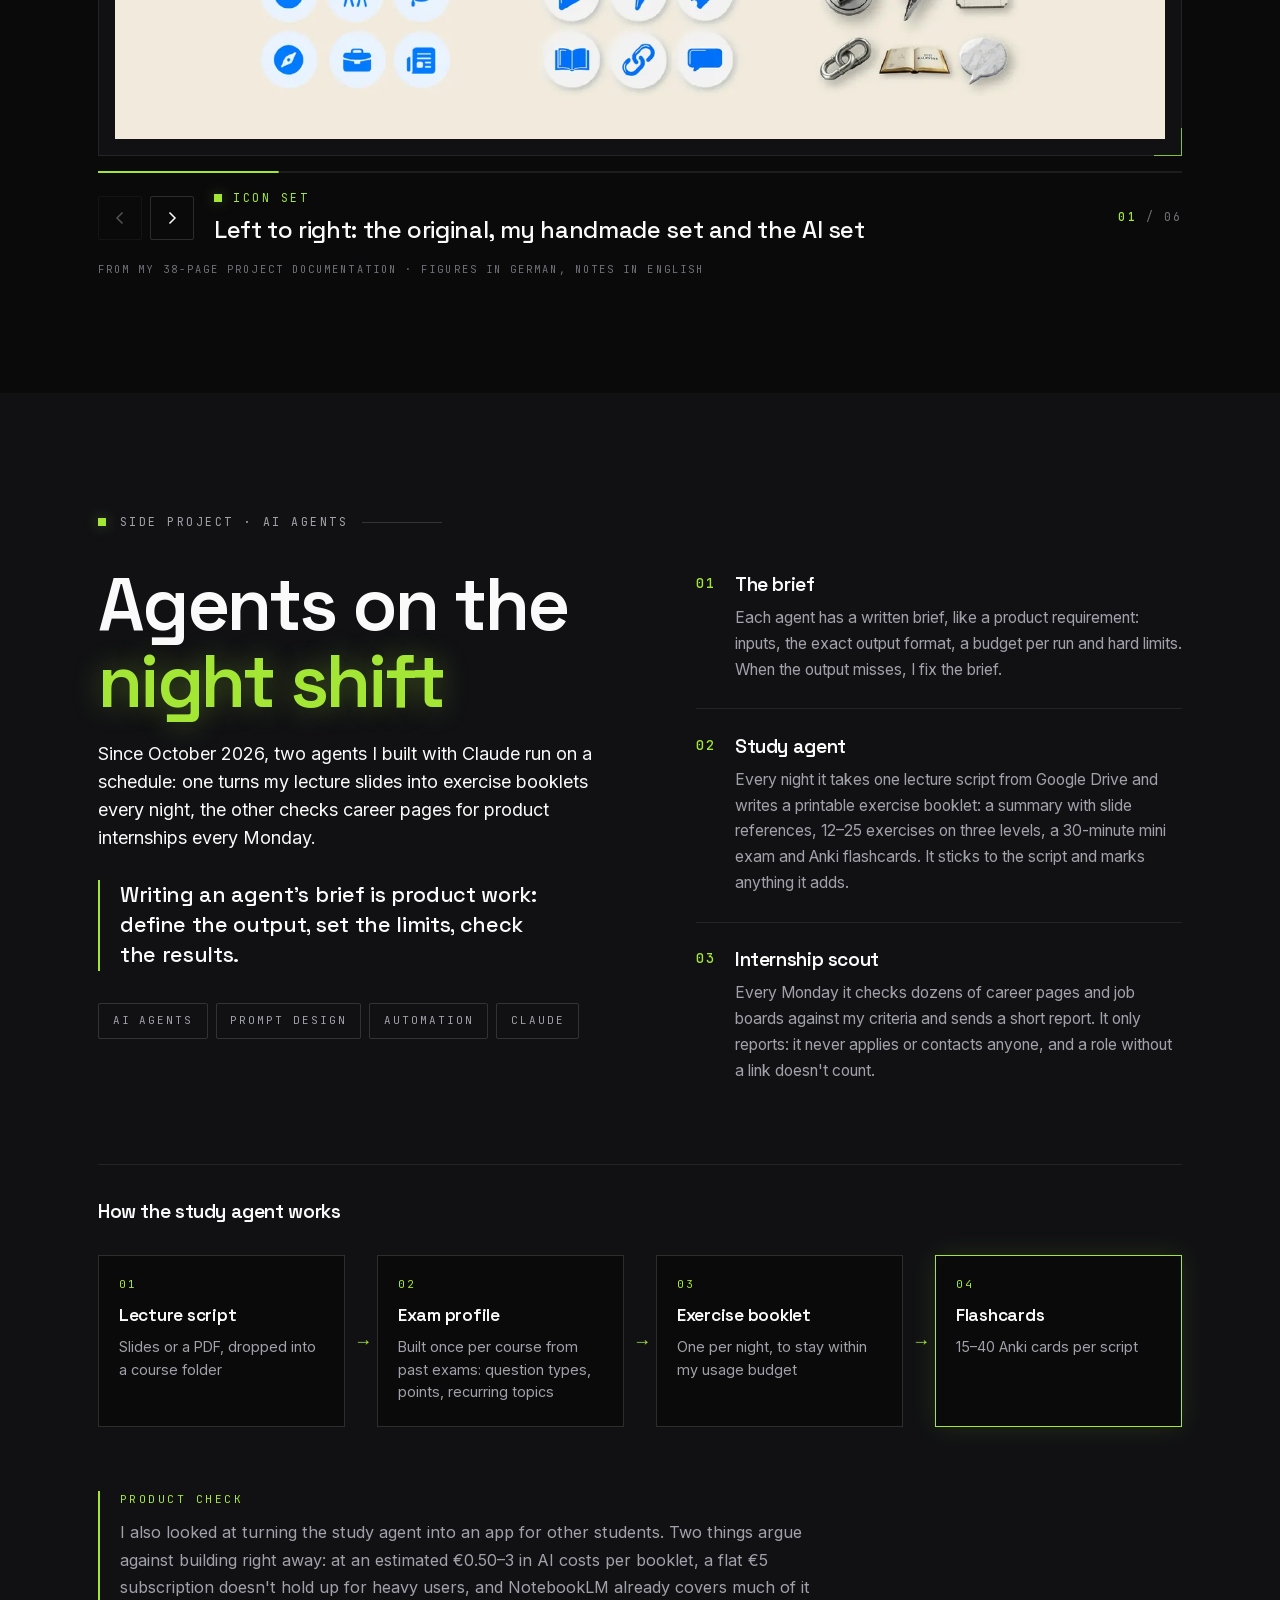
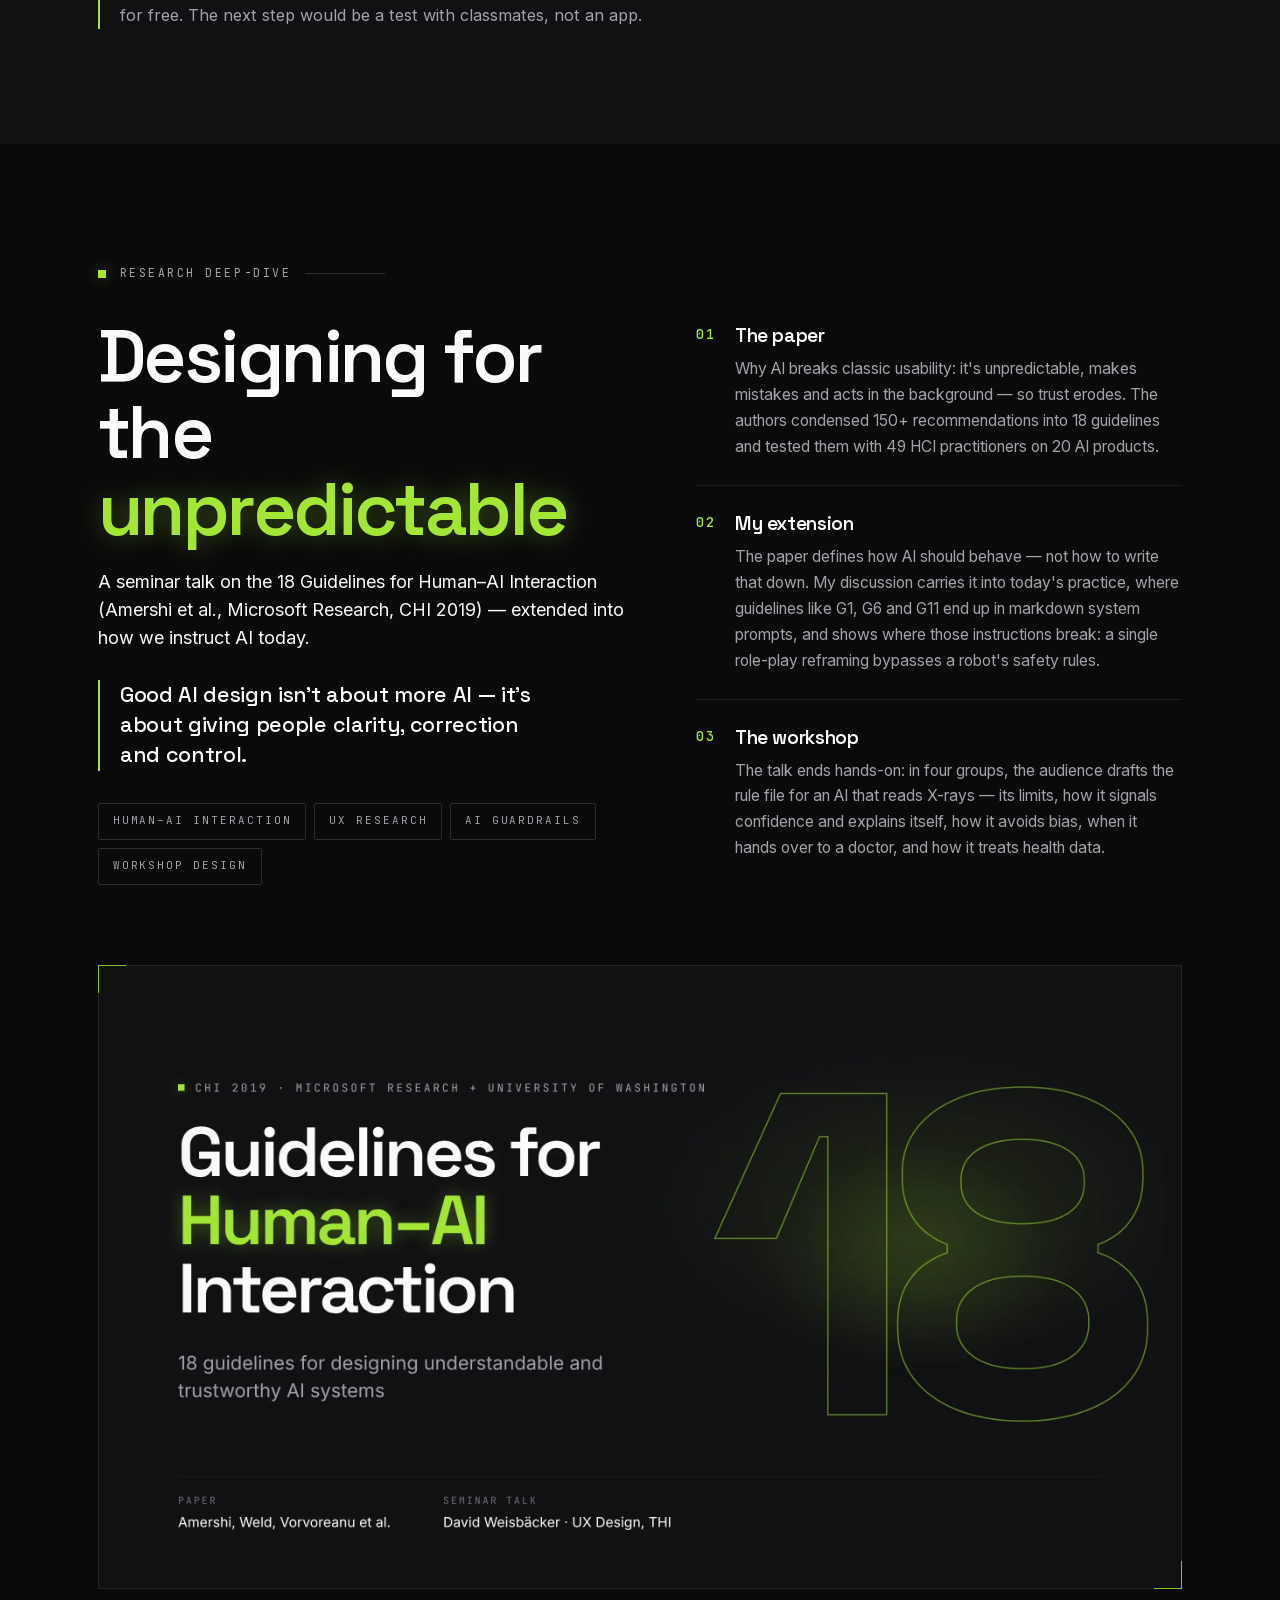
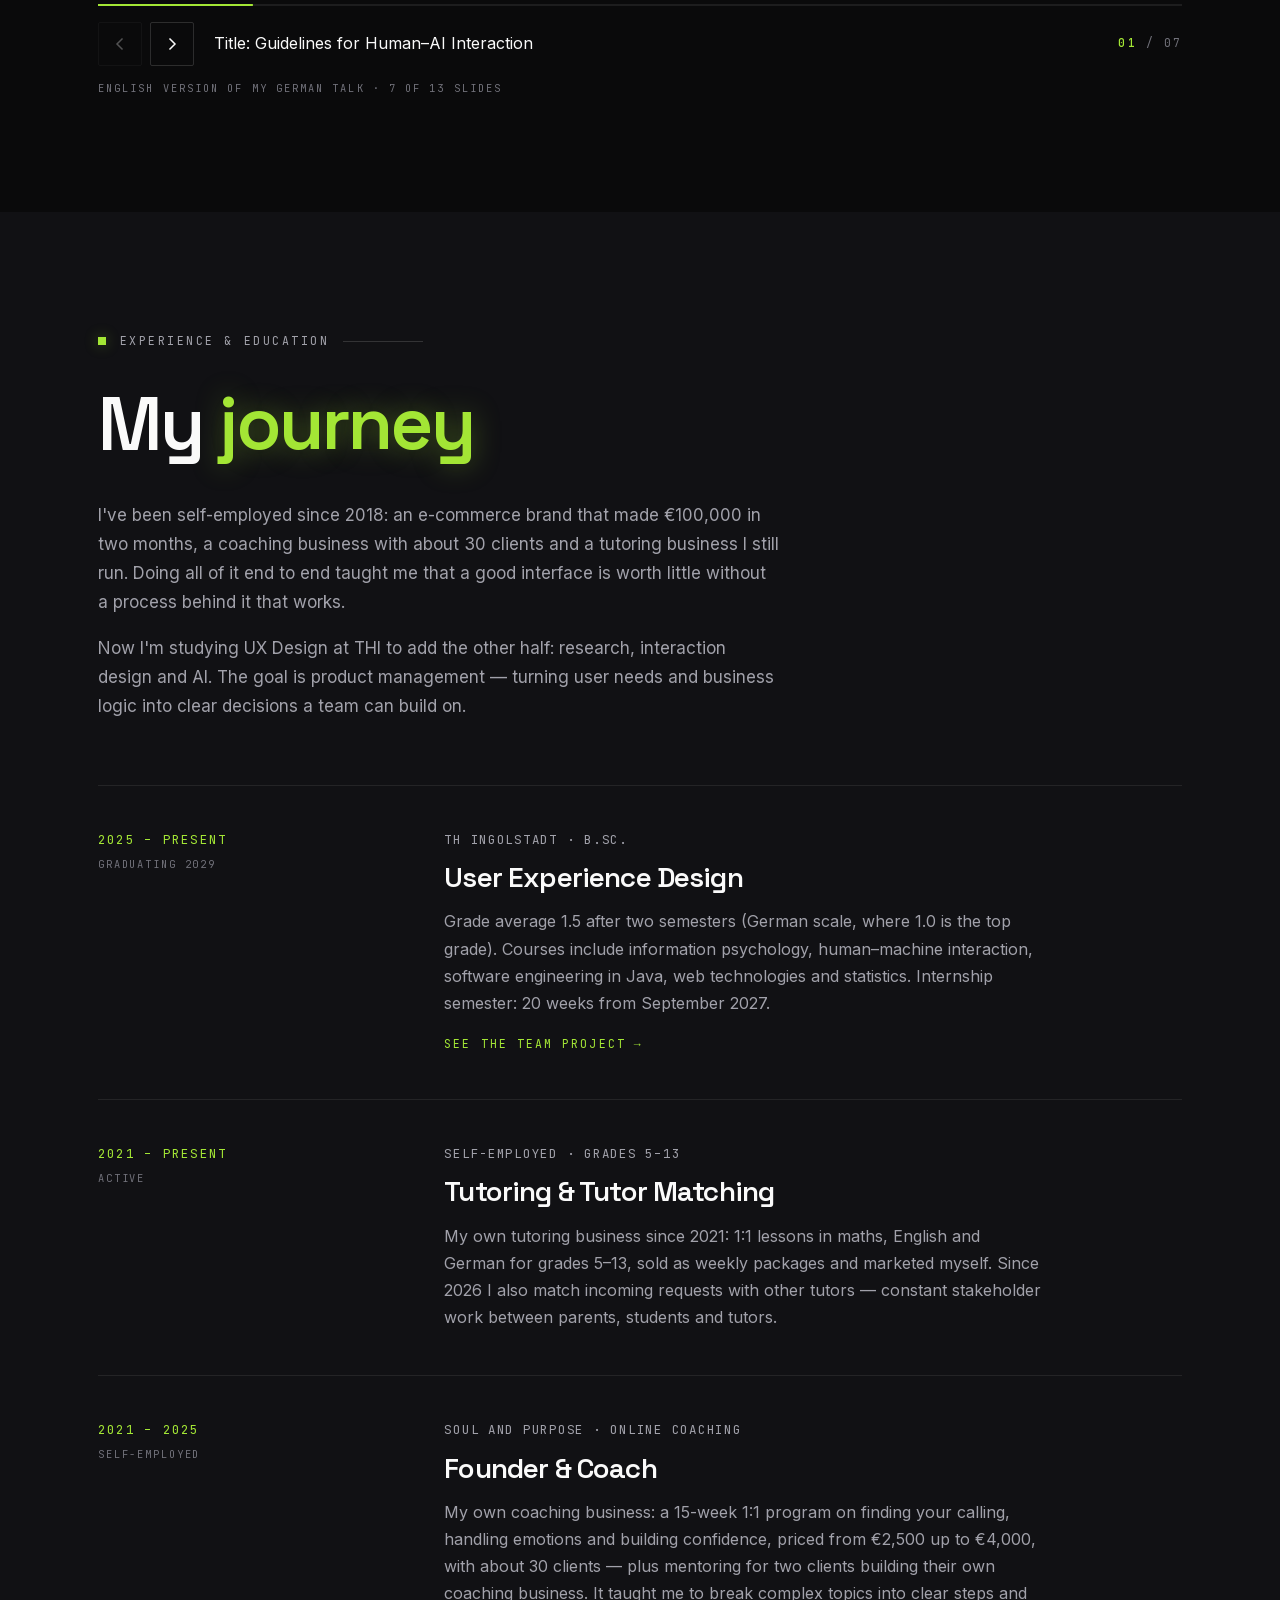
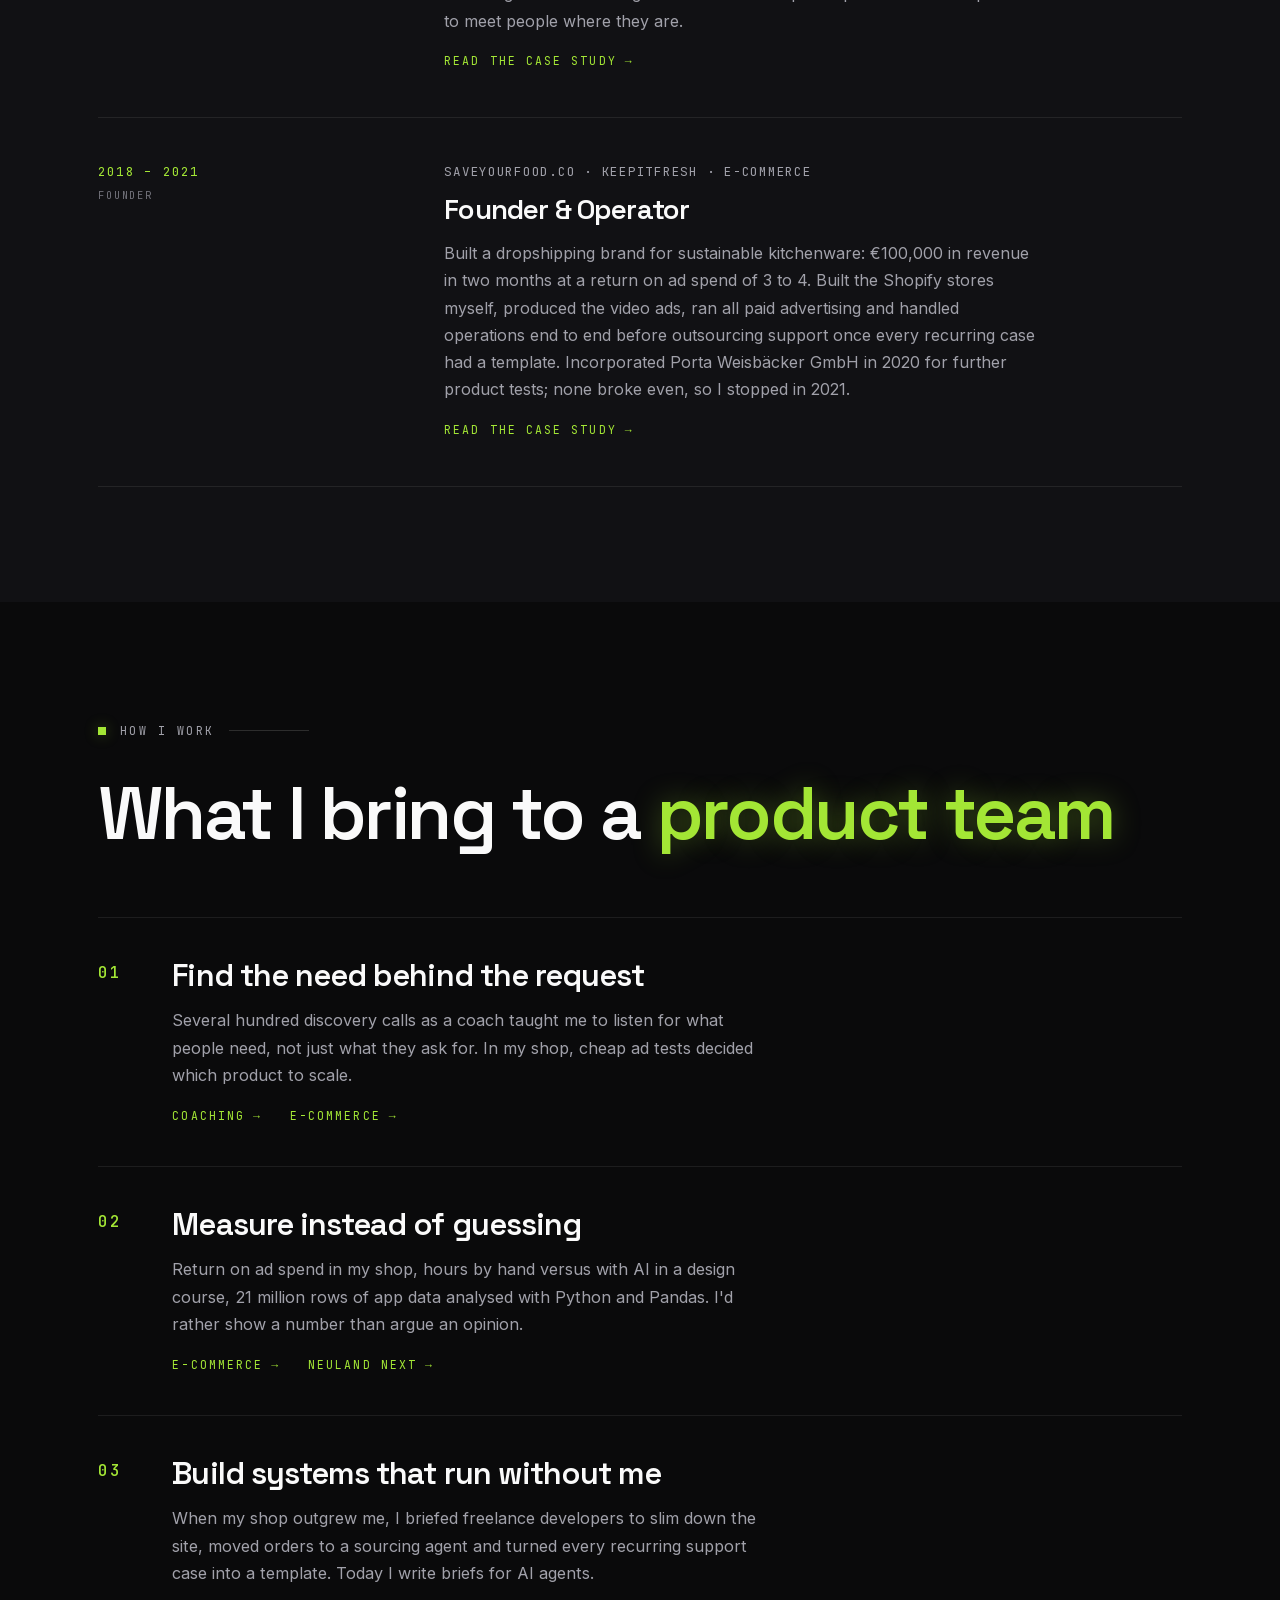
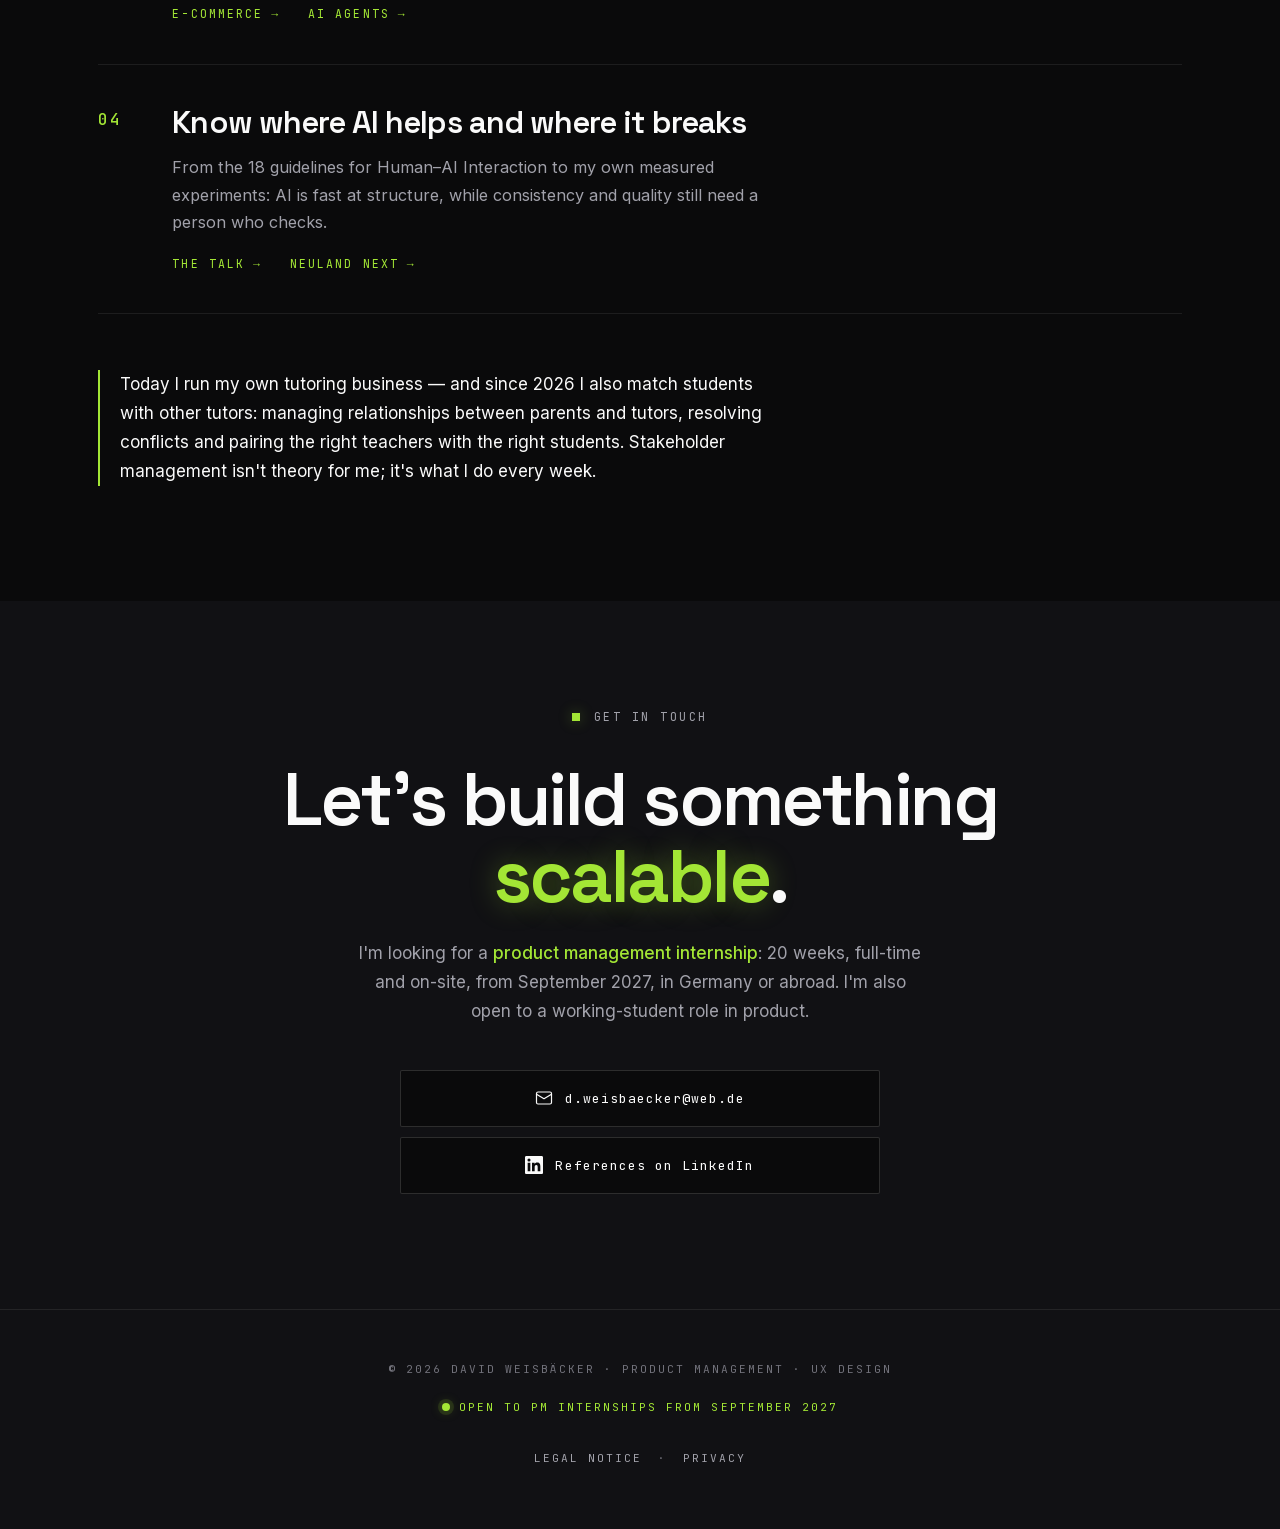
==== commit 63d11742: "Add legal notice and privacy policy, serve fonts from the site - legal-notice.html: Impressum per § " ====
--- a/index.html
+++ b/index.html
@@ -23,12 +23,34 @@
 <meta name="twitter:image" content="https://davidweisbaecker.github.io/portfolio/preview.jpg">
 <link rel="icon" type="image/svg+xml" href="[data-uri]">
 
-<!-- Fonts -->
-<link rel="preconnect" href="https://fonts.googleapis.com">
-<link rel="preconnect" href="https://fonts.gstatic.com" crossorigin>
-<link href="https://fonts.googleapis.com/css2?family=Inter:wght@300;400;500;600;700&family=JetBrains+Mono:wght@400;500;600&family=Space+Grotesk:wght@400;500;600;700&display=swap" rel="stylesheet">
+<!-- Fonts: served from this site (see @font-face below), nothing loads from Google -->
+<link rel="preload" href="assets/fonts/space-grotesk-latin.woff2" as="font" type="font/woff2" crossorigin>
+<link rel="preload" href="assets/fonts/inter-latin.woff2" as="font" type="font/woff2" crossorigin>
+<link rel="preload" href="assets/fonts/jetbrains-mono-latin.woff2" as="font" type="font/woff2" crossorigin>
 
 <style>
+  /* ---------- FONTS ----------
+     Self-hosted copies of the Google Fonts files (latin + latin-ext),
+     so no visitor data goes to Google. Licence: assets/fonts/OFL.txt */
+  @font-face { font-family: "Space Grotesk"; font-style: normal; font-weight: 400 700; font-display: swap;
+    src: url("assets/fonts/space-grotesk-latin-ext.woff2") format("woff2");
+    unicode-range: U+0100-02BA, U+02BD-02C5, U+02C7-02CC, U+02CE-02D7, U+02DD-02FF, U+0304, U+0308, U+0329, U+1D00-1DBF, U+1E00-1E9F, U+1EF2-1EFF, U+2020, U+20A0-20AB, U+20AD-20C4, U+2113, U+2C60-2C7F, U+A720-A7FF; }
+  @font-face { font-family: "Space Grotesk"; font-style: normal; font-weight: 400 700; font-display: swap;
+    src: url("assets/fonts/space-grotesk-latin.woff2") format("woff2");
+    unicode-range: U+0000-00FF, U+0131, U+0152-0153, U+02BB-02BC, U+02C6, U+02DA, U+02DC, U+0304, U+0308, U+0329, U+2000-206F, U+20AC, U+2122, U+2191, U+2193, U+2212, U+2215, U+FEFF, U+FFFD; }
+  @font-face { font-family: "Inter"; font-style: normal; font-weight: 300 700; font-display: swap;
+    src: url("assets/fonts/inter-latin-ext.woff2") format("woff2");
+    unicode-range: U+0100-02BA, U+02BD-02C5, U+02C7-02CC, U+02CE-02D7, U+02DD-02FF, U+0304, U+0308, U+0329, U+1D00-1DBF, U+1E00-1E9F, U+1EF2-1EFF, U+2020, U+20A0-20AB, U+20AD-20C4, U+2113, U+2C60-2C7F, U+A720-A7FF; }
+  @font-face { font-family: "Inter"; font-style: normal; font-weight: 300 700; font-display: swap;
+    src: url("assets/fonts/inter-latin.woff2") format("woff2");
+    unicode-range: U+0000-00FF, U+0131, U+0152-0153, U+02BB-02BC, U+02C6, U+02DA, U+02DC, U+0304, U+0308, U+0329, U+2000-206F, U+20AC, U+2122, U+2191, U+2193, U+2212, U+2215, U+FEFF, U+FFFD; }
+  @font-face { font-family: "JetBrains Mono"; font-style: normal; font-weight: 400 600; font-display: swap;
+    src: url("assets/fonts/jetbrains-mono-latin-ext.woff2") format("woff2");
+    unicode-range: U+0100-02BA, U+02BD-02C5, U+02C7-02CC, U+02CE-02D7, U+02DD-02FF, U+0304, U+0308, U+0329, U+1D00-1DBF, U+1E00-1E9F, U+1EF2-1EFF, U+2020, U+20A0-20AB, U+20AD-20C4, U+2113, U+2C60-2C7F, U+A720-A7FF; }
+  @font-face { font-family: "JetBrains Mono"; font-style: normal; font-weight: 400 600; font-display: swap;
+    src: url("assets/fonts/jetbrains-mono-latin.woff2") format("woff2");
+    unicode-range: U+0000-00FF, U+0131, U+0152-0153, U+02BB-02BC, U+02C6, U+02DA, U+02DC, U+0304, U+0308, U+0329, U+2000-206F, U+20AC, U+2122, U+2191, U+2193, U+2212, U+2215, U+FEFF, U+FFFD; }
+
   /* ---------- TOKENS ---------- */
   :root {
     /* Backgrounds */
@@ -1239,6 +1261,23 @@
   @keyframes pulse {
     0%, 100% { box-shadow: 0 0 0 4px var(--accent-dim), 0 0 12px var(--accent-glow); }
     50%      { box-shadow: 0 0 0 9px transparent,     0 0 22px var(--accent-glow); }
+  }
+  /* Legal links (legal notice, privacy). Padding gives a ~46px tap target. */
+  .footer-legal {
+    display: flex;
+    justify-content: center;
+    align-items: center;
+    gap: .75rem;
+    margin-top: 1rem;
+  }
+  .footer-legal a {
+    color: var(--fg-mute);
+    padding: .75rem .25rem;
+    transition: color .2s ease;
+  }
+  .footer-legal a:focus-visible { color: var(--accent); outline: none; text-decoration: underline; text-underline-offset: .35em; }
+  @media (hover: hover) and (pointer: fine) {
+    .footer-legal a:hover { color: var(--accent); }
   }
 
   /* ============================================================
@@ -2605,6 +2644,11 @@
   © 2026 David Weisbäcker · Product Management · UX Design
   <br>
   <span class="avail">Open to PM internships from September 2027</span>
+  <nav class="footer-legal" aria-label="Legal">
+    <a href="legal-notice.html">Legal notice</a>
+    <span aria-hidden="true">·</span>
+    <a href="privacy.html">Privacy</a>
+  </nav>
 </footer>
 
 
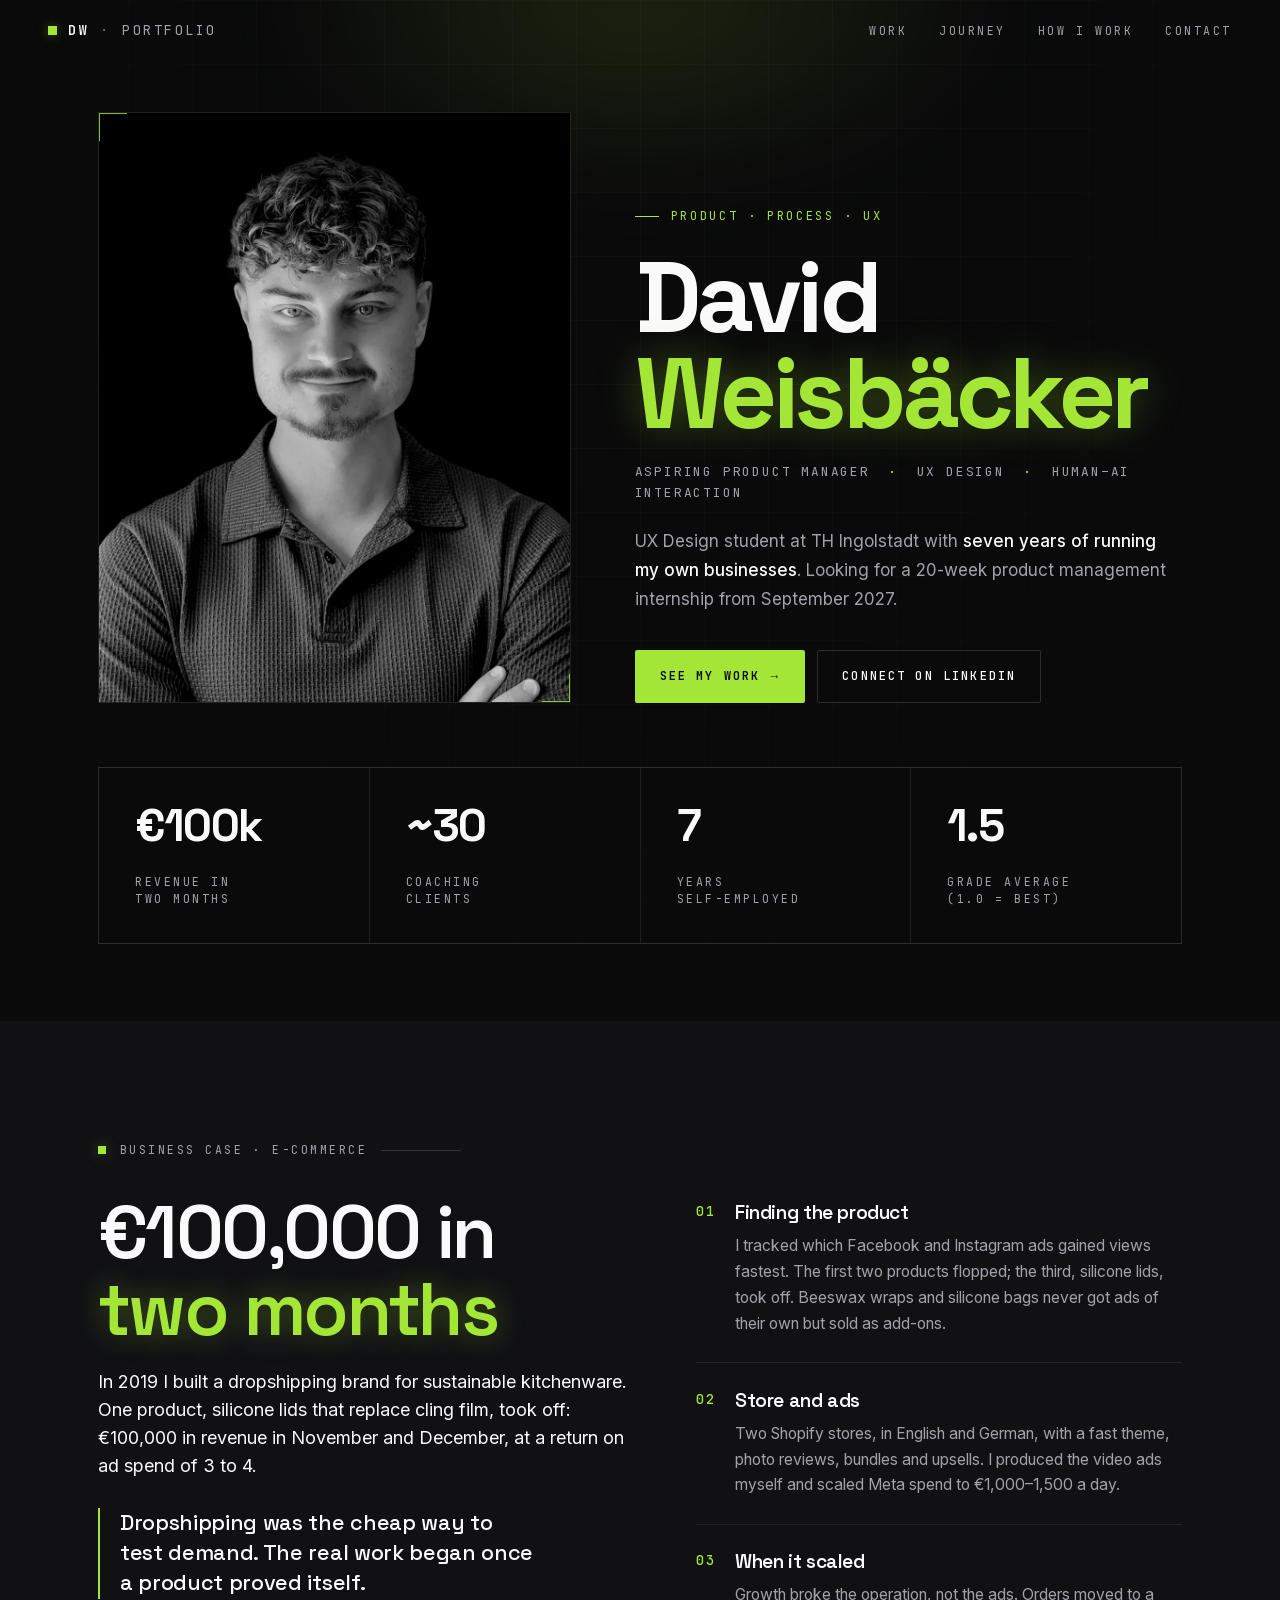
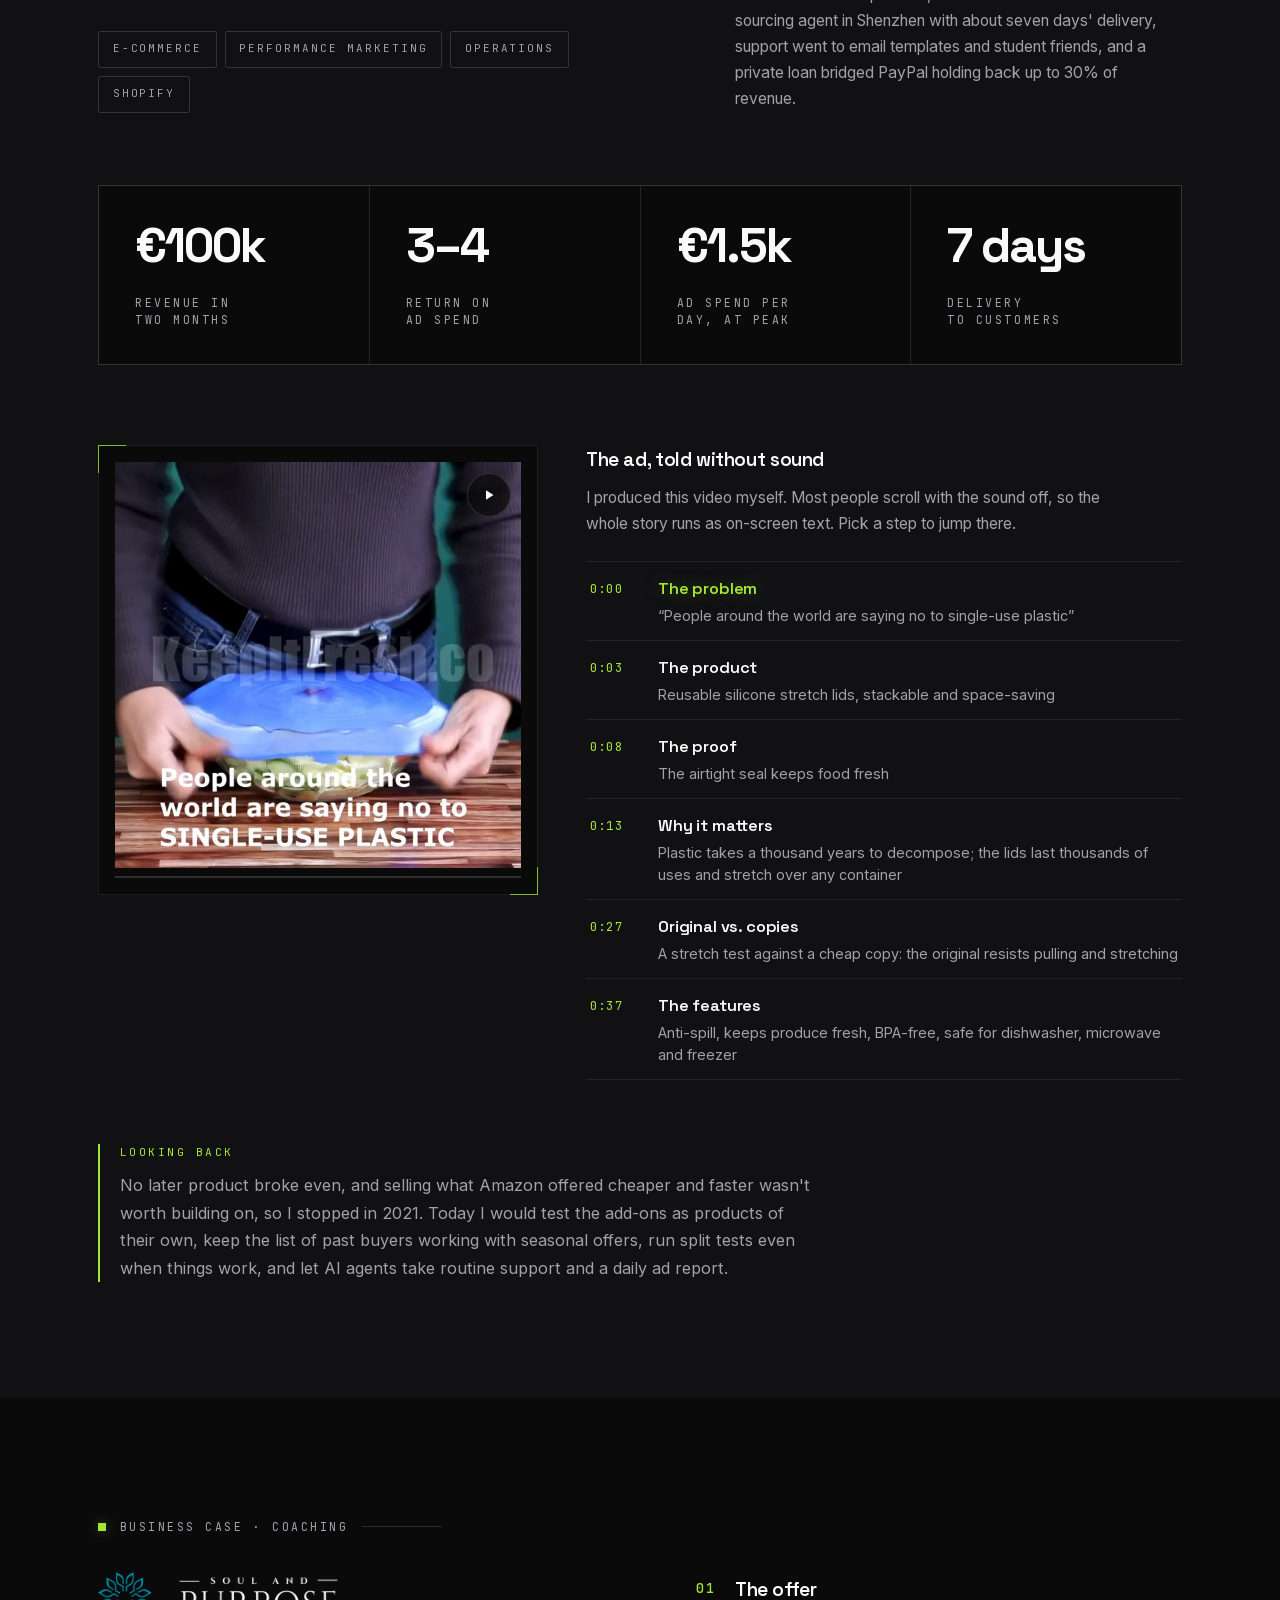
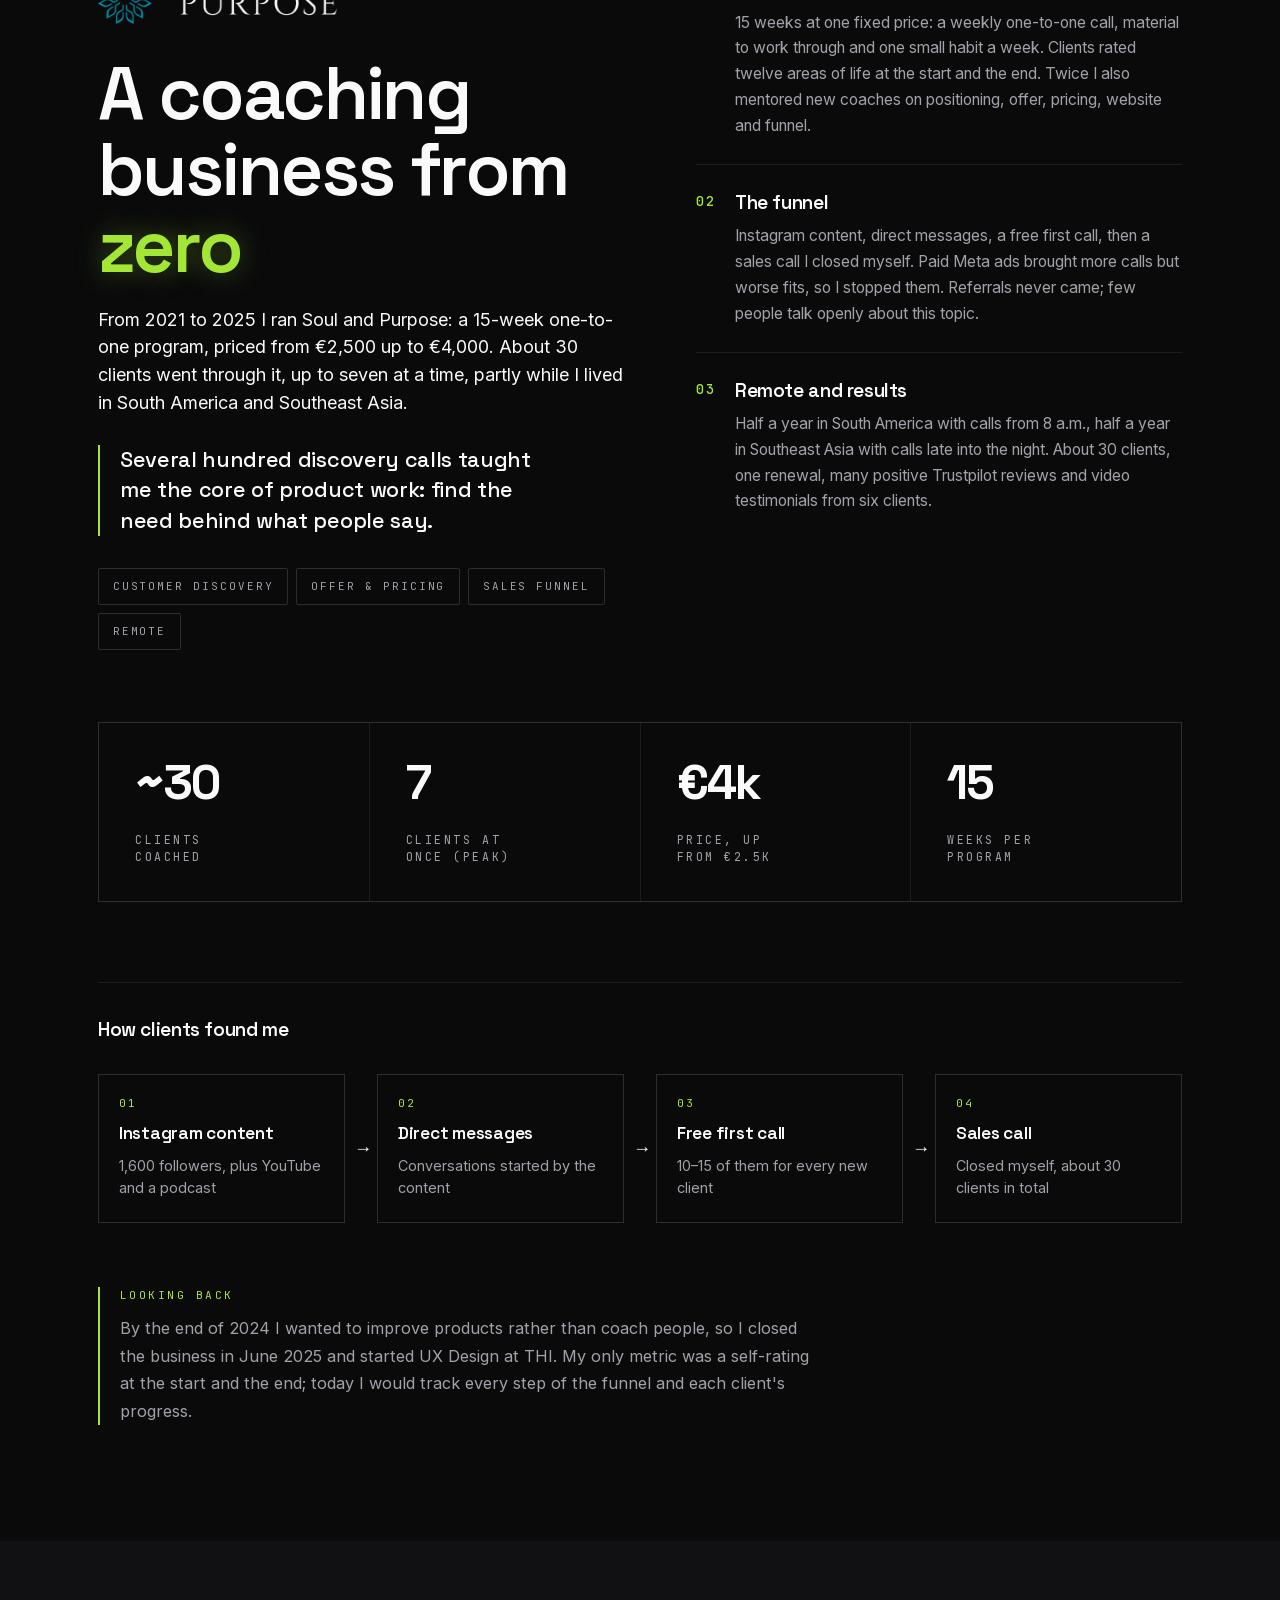
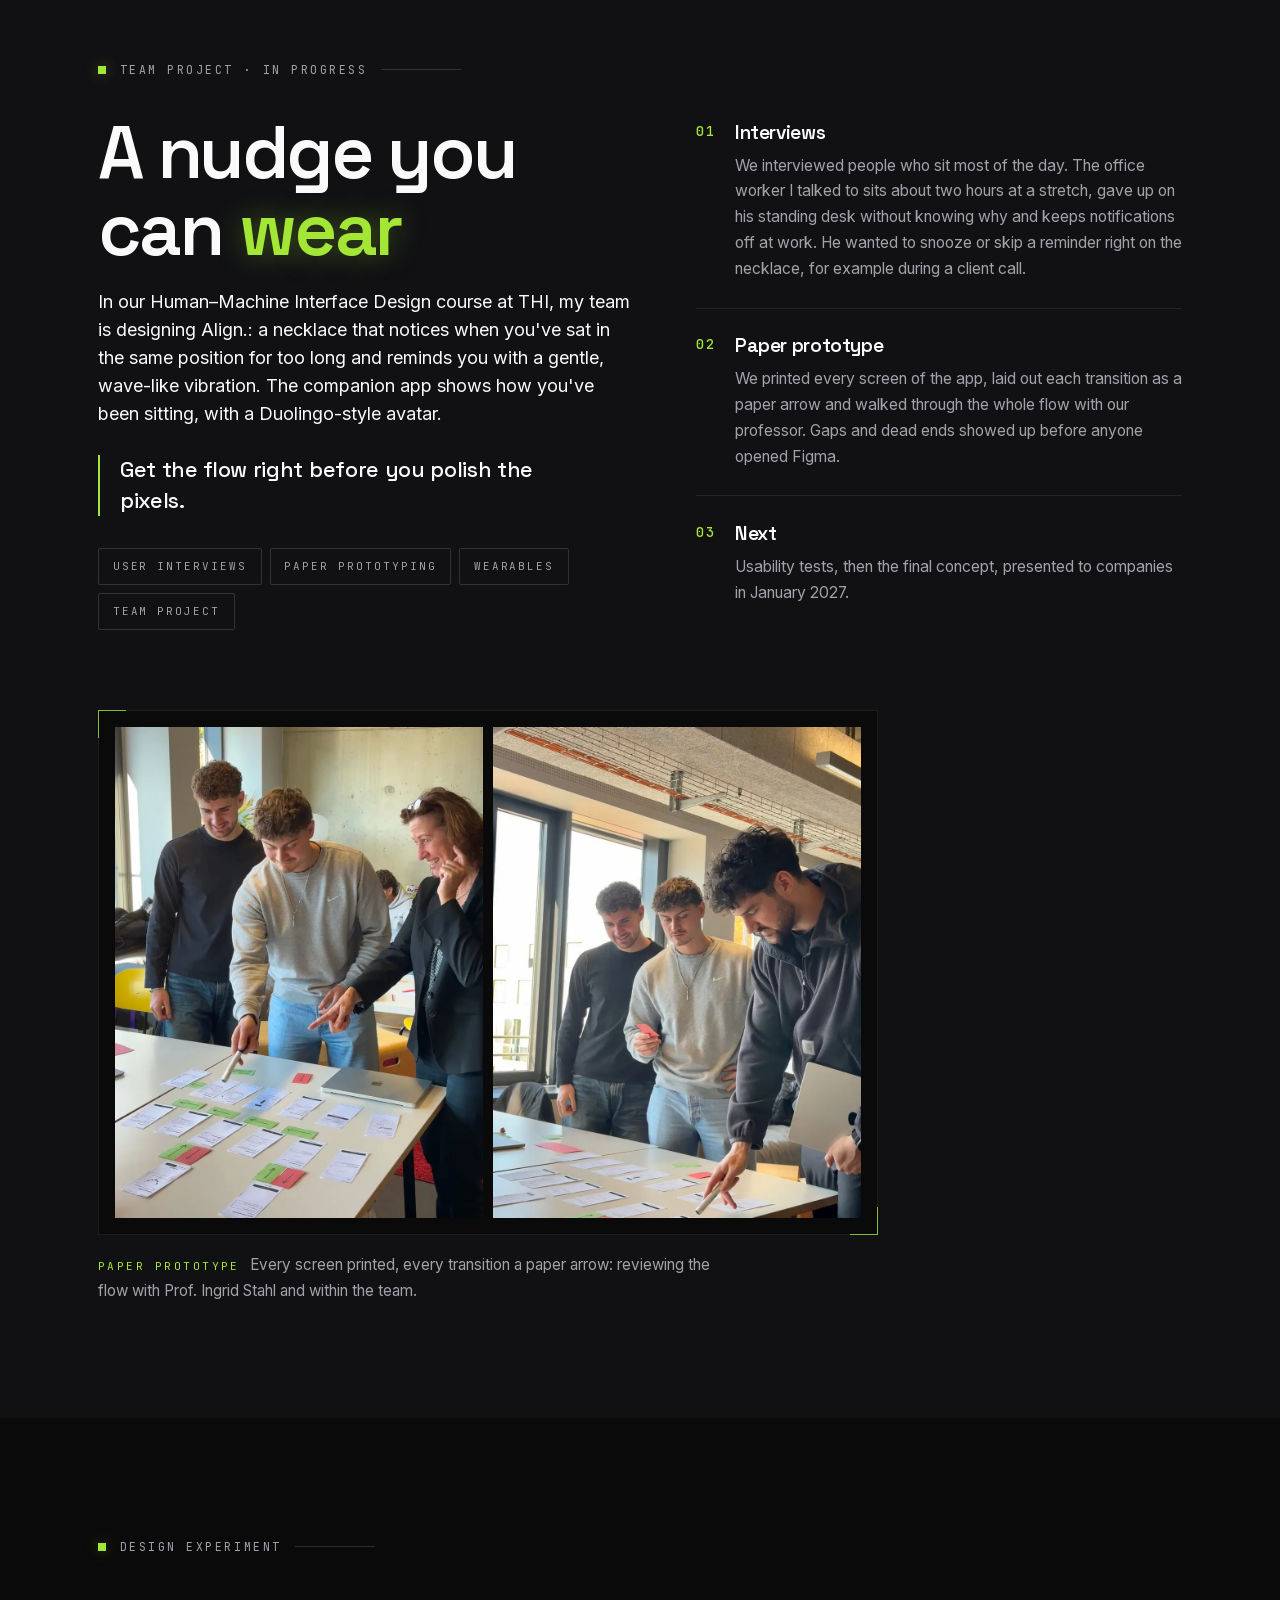
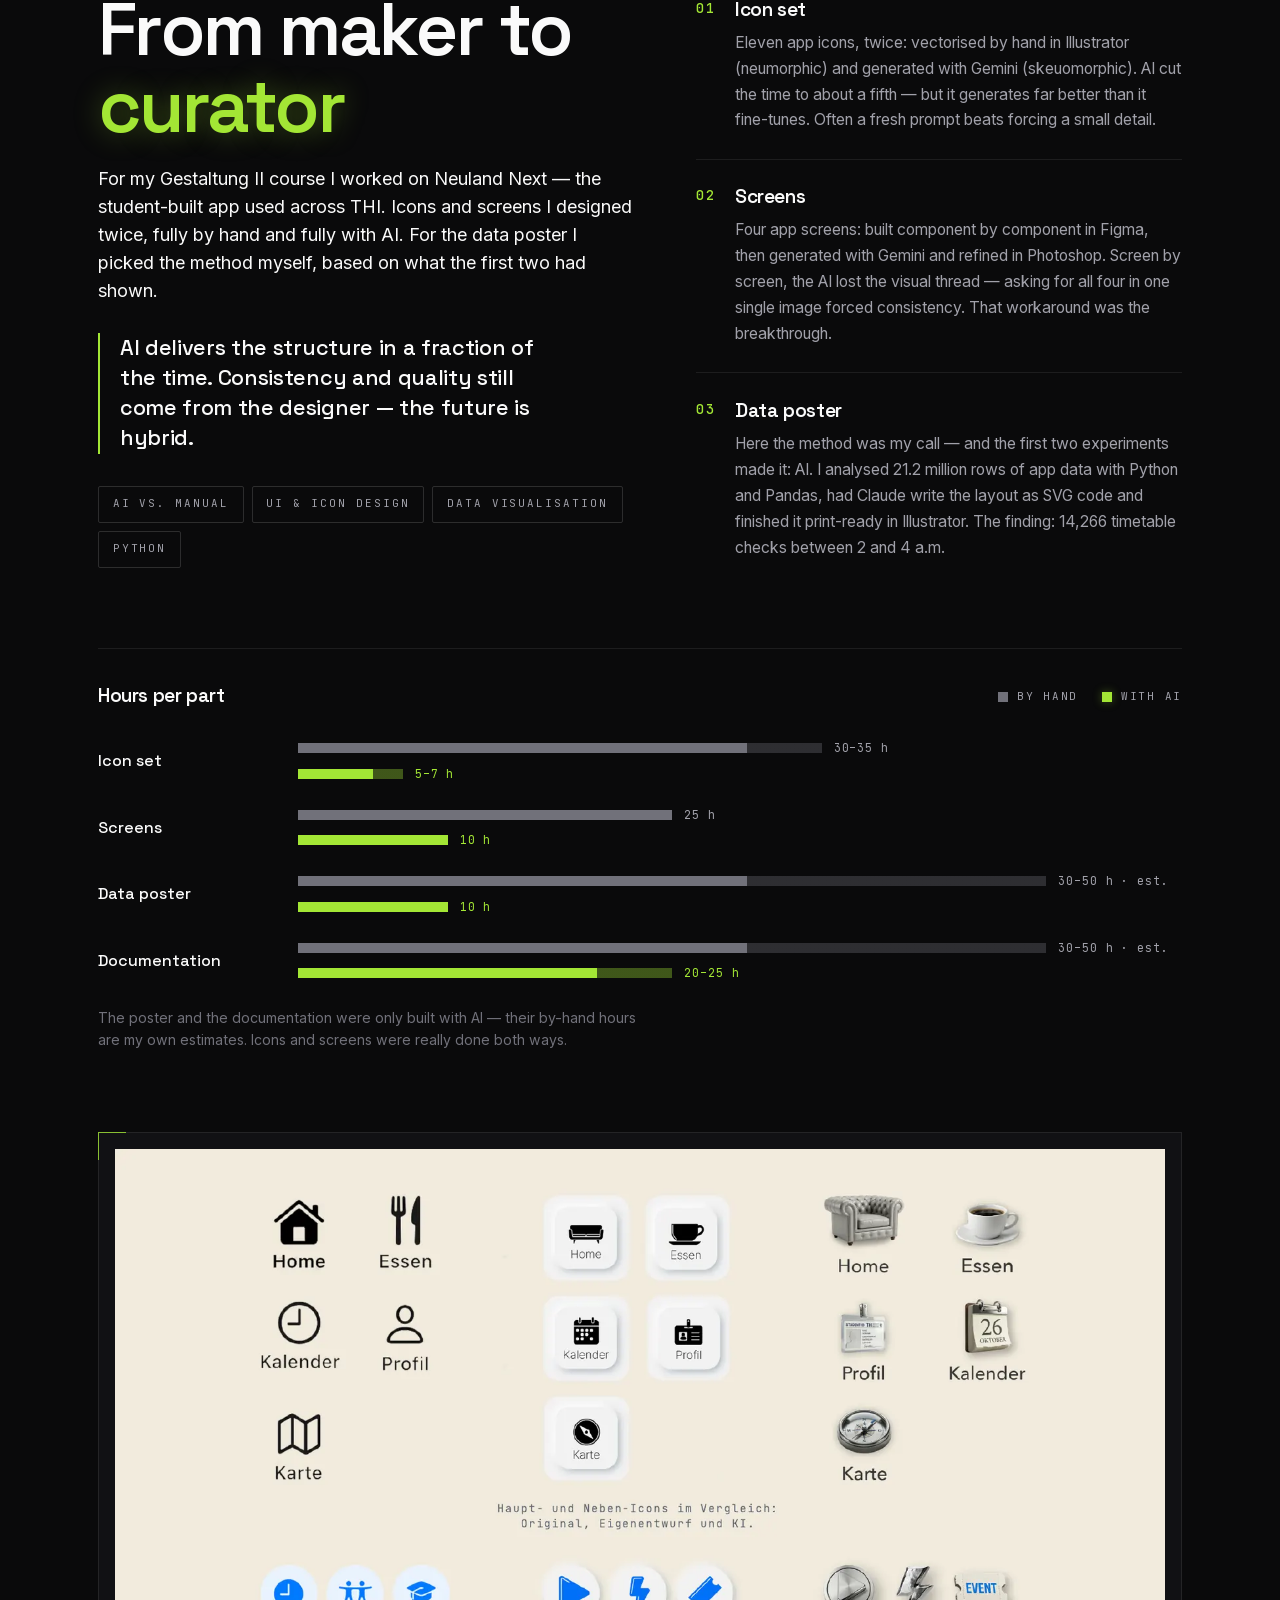
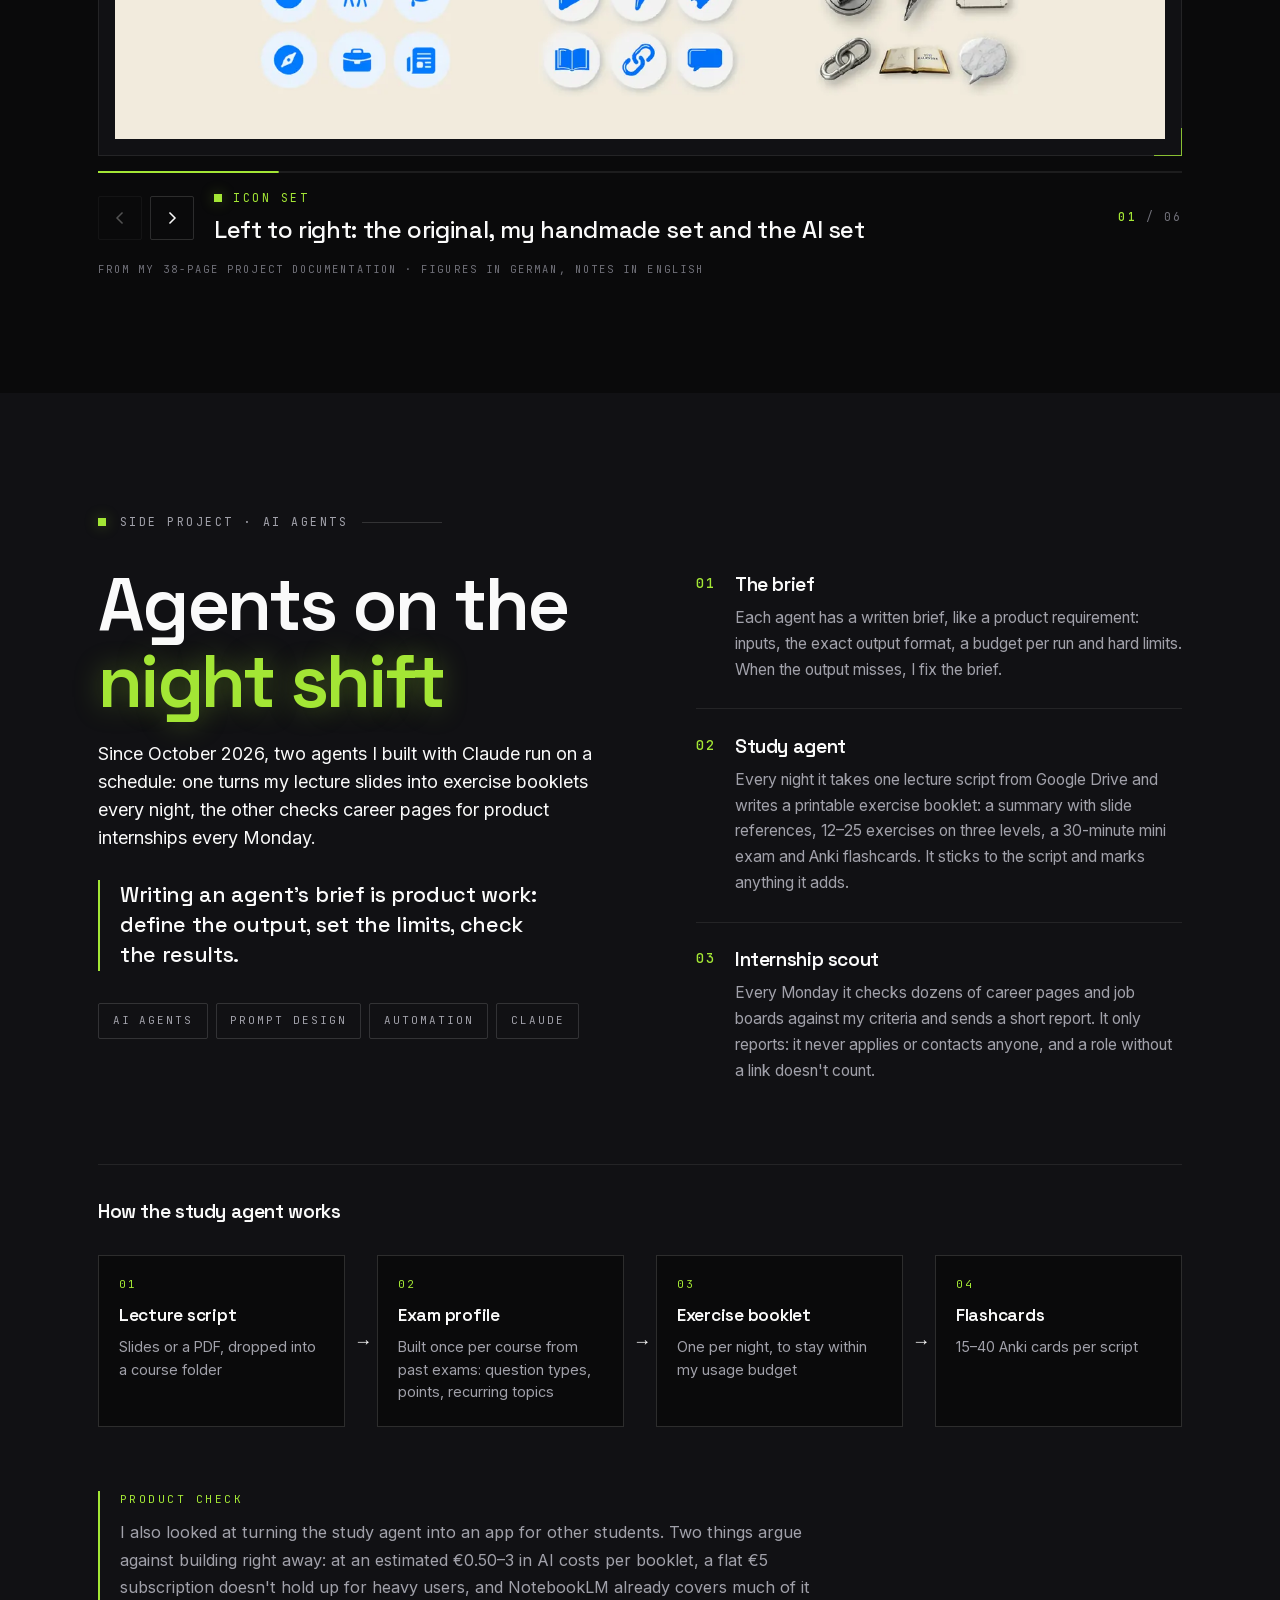
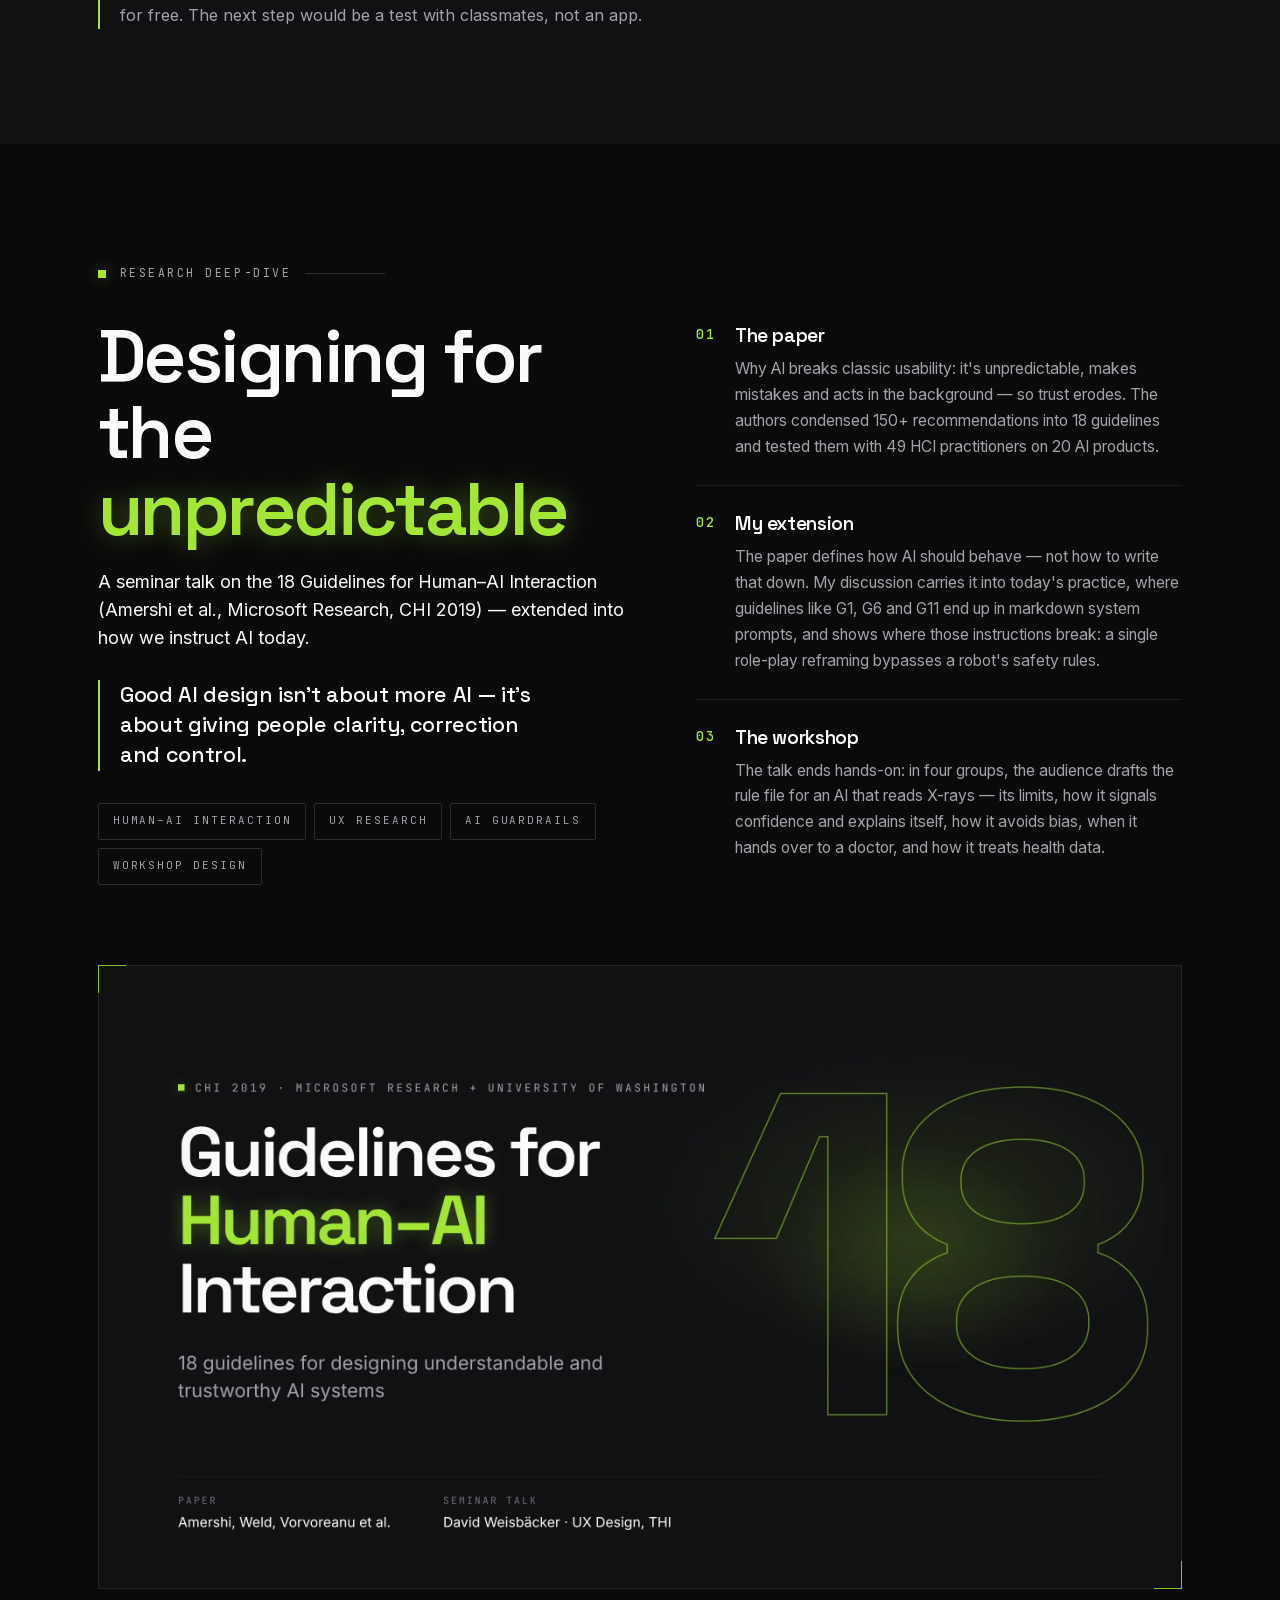
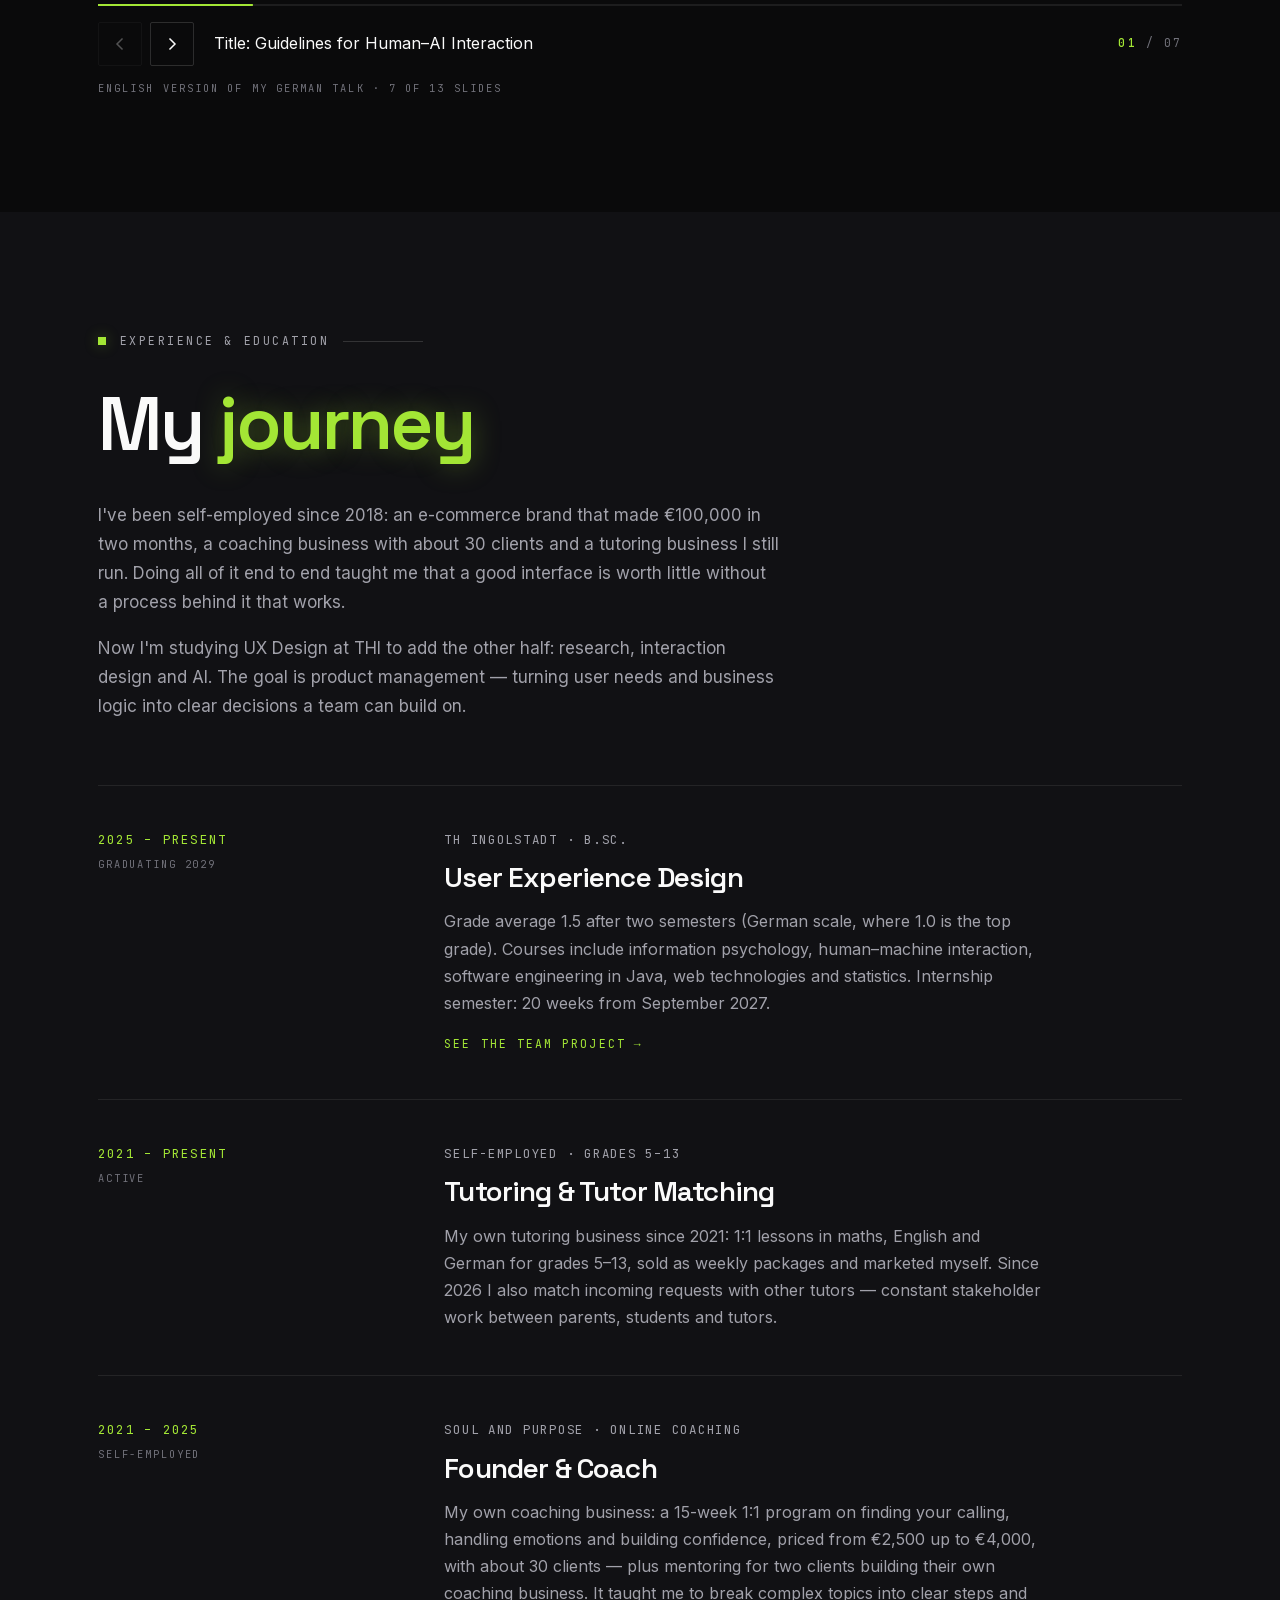
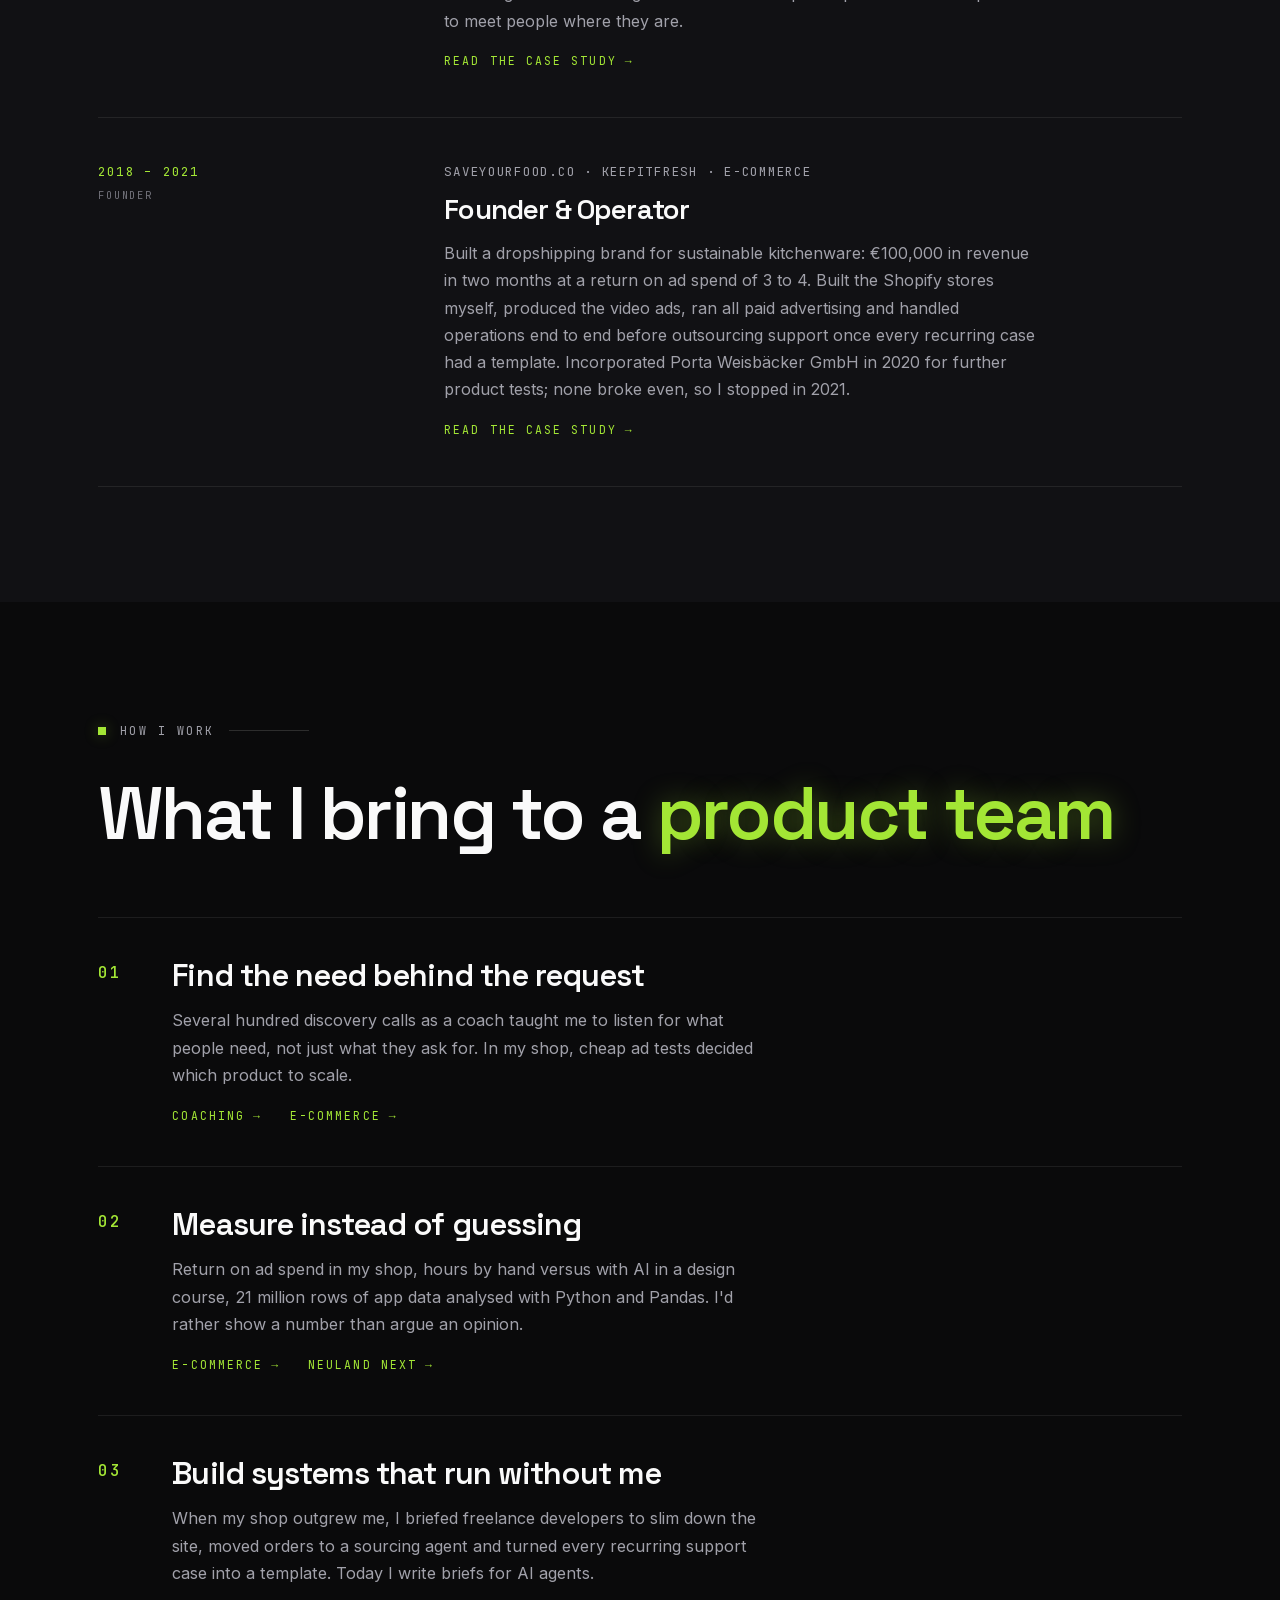
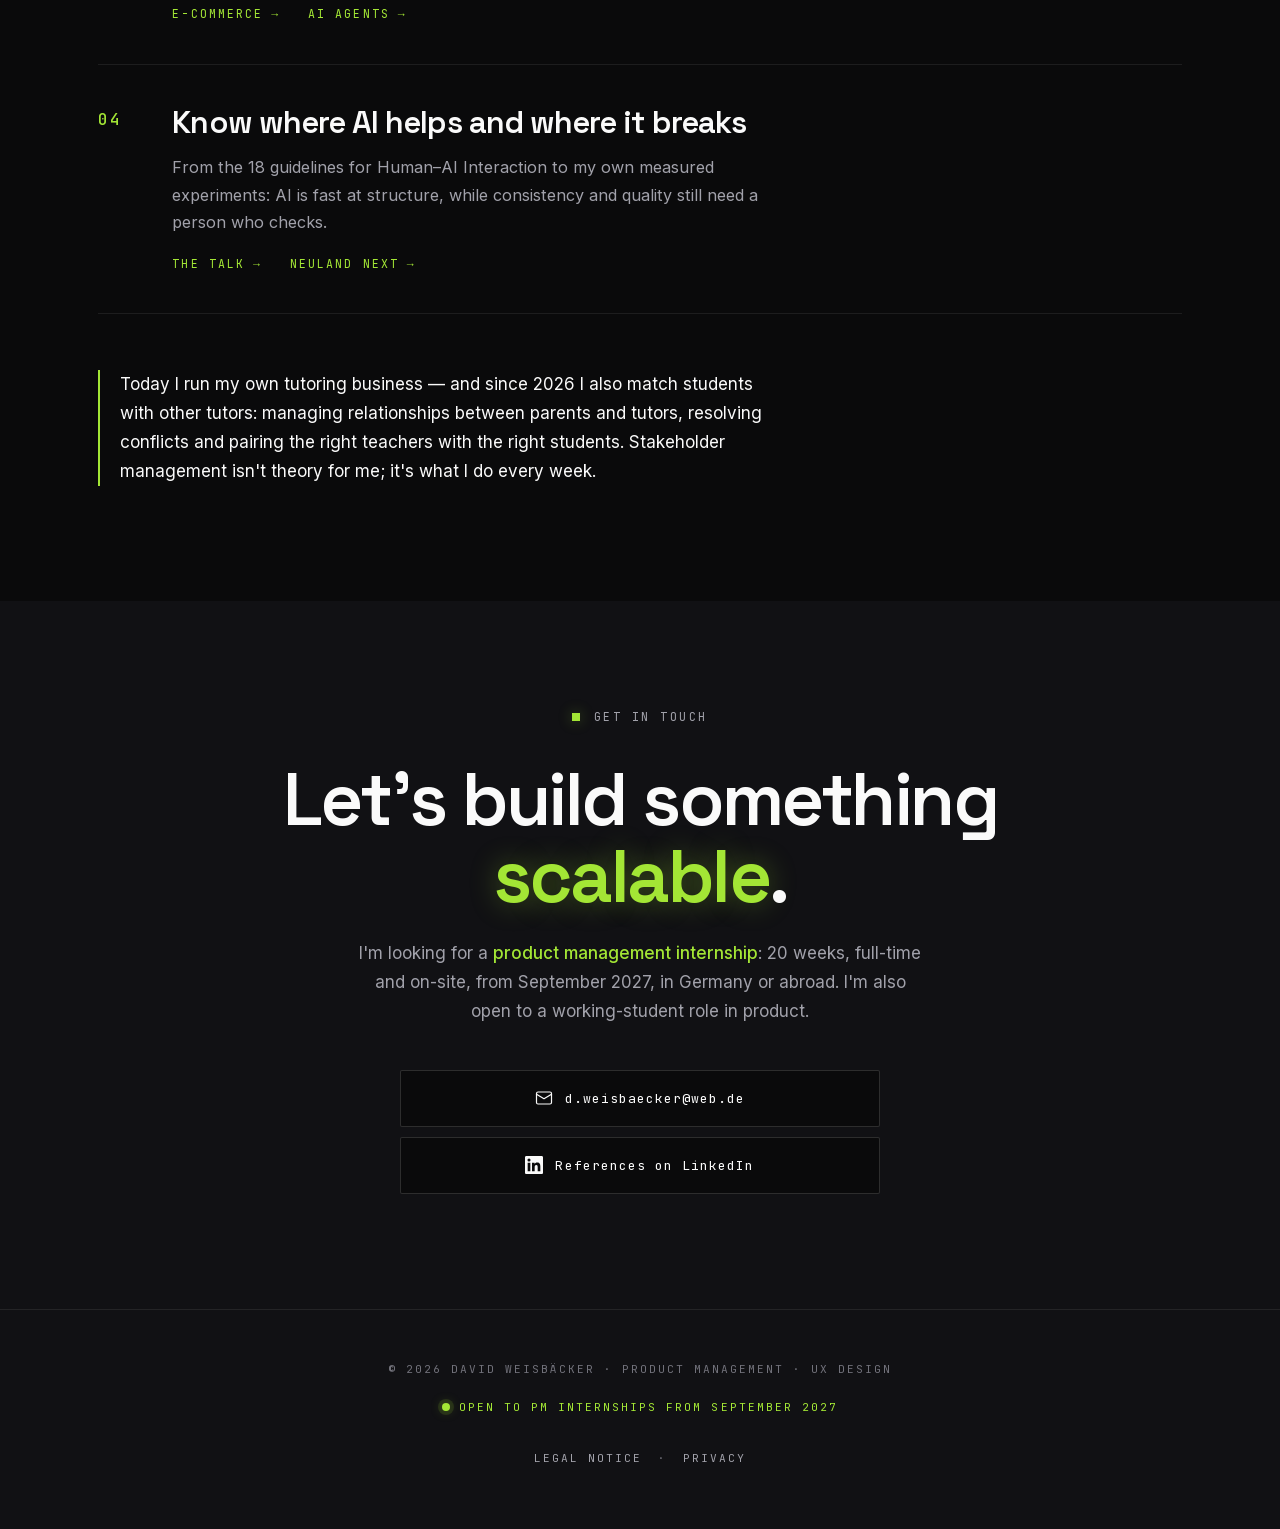
==== commit 87911d19: "Highlight flow cards on scroll instead of the arrows The arrows between the flow cards stay white. O" ====
--- a/index.html
+++ b/index.html
@@ -1357,19 +1357,16 @@
     .case-step.is-active .case-step-num {
       text-shadow: 0 0 18px var(--accent-glow);
     }
-    /* Flow cards (the steps joined by arrows): the arrows are white here.
-       One arrow per flow is green at a time: the uppermost one between
-       10 % and 35 % of the screen height. It stays green until it reaches
-       the top 10 %, then the next one takes over (set in JS as
-       .is-arrow-lit). (.flow-steps raises the specificity over the base
-       arrow rule further down.) */
-    .flow-steps .flow-step:not(:last-child)::after {
-      color: var(--fg);
-      transition: color .55s ease, text-shadow .55s ease;
-    }
-    .flow-steps .flow-step.is-arrow-lit:not(:last-child)::after {
-      color: var(--accent);
-      text-shadow: 0 0 12px var(--accent-glow);
+    /* Flow cards (the steps joined by arrows) activate individually, like
+       the case-study steps: the border turns green when the card's top
+       edge crosses the middle of the screen. The last card works the same
+       way, and the arrows stay white. (.flow-steps raises the specificity
+       over the base card rule further down.) */
+    .flow-steps .flow-step {
+      transition: border-color .55s ease;
+    }
+    .flow-steps .flow-step.is-active {
+      border-color: var(--accent);
     }
     /* "Connect on LinkedIn" in the hero gets an accent border */
     .btn--linkedin {
@@ -1455,6 +1452,7 @@
     .case-step:hover .case-step-num {
       text-shadow: 0 0 18px var(--accent-glow);
     }
+    .flow-step:hover { border-color: var(--accent); }
     .deck-btn:not(:disabled):hover {
       border-color: var(--accent);
       color: var(--accent);
@@ -1620,8 +1618,8 @@
     padding: 1.25rem 1.25rem 1.4rem;
     border: 1px solid var(--border-mid);
     background: var(--bg);
-  }
-  .flow-step--end { border-color: var(--accent); box-shadow: 0 0 24px var(--accent-dim); }
+    transition: border-color .2s ease;
+  }
   .flow-name {
     font-family: var(--f-display);
     font-weight: 600;
@@ -1630,14 +1628,15 @@
     color: var(--fg);
   }
   .flow-note { color: var(--fg-mute); font-size: .9rem; line-height: 1.55; }
-  /* Arrow to the next step: down on phones, right on wider screens */
+  /* Arrow to the next step: down on phones, right on wider screens.
+     The arrows stay white; only the cards light up. */
   .flow-step:not(:last-child)::after {
     content: "↓";
     position: absolute;
     left: 50%;
     bottom: -1.45rem;
     transform: translateX(-50%);
-    color: var(--accent);
+    color: var(--fg);
     font-family: var(--f-mono);
     font-size: 1.15rem;
     line-height: 1;
@@ -2123,7 +2122,7 @@
           <span class="flow-name">Free first call</span>
           <span class="flow-note">10–15 of them for every new client</span>
         </li>
-        <li class="flow-step flow-step--end">
+        <li class="flow-step">
           <span class="flow-num">04</span>
           <span class="flow-name">Sales call</span>
           <span class="flow-note">Closed myself, about 30 clients in total</span>
@@ -2385,7 +2384,7 @@
           <span class="flow-name">Exercise booklet</span>
           <span class="flow-note">One per night, to stay within my usage budget</span>
         </li>
-        <li class="flow-step flow-step--end">
+        <li class="flow-step">
           <span class="flow-num">04</span>
           <span class="flow-name">Flashcards</span>
           <span class="flow-note">15–40 Anki cards per script</span>
@@ -2942,7 +2941,7 @@
      Targets are organised as "groups" — each group activates as a single
      unit, even if it contains multiple DOM elements. This lets stat row
      pairs light up together while still treating journey items,
-     principles and case steps individually. Tag rows have their own rule
+     principles, case steps and flow cards individually. Tag rows have their own rule
      (see below).
 
      The switch is measured at the part that changes colour (a title, a
@@ -2962,9 +2961,9 @@
      ----------------------------------------------------------------- */
   const groups = [];
 
-  // Individual targets — each journey item, principle, case step and the
-  // hero's LinkedIn button is its own group
-  document.querySelectorAll('.btn--linkedin, .journey-item, .principle, .case-step').forEach(function (el) {
+  // Individual targets — each journey item, principle, case step, flow
+  // card and the hero's LinkedIn button is its own group
+  document.querySelectorAll('.btn--linkedin, .journey-item, .principle, .case-step, .flow-step').forEach(function (el) {
     groups.push([el]);
   });
 
@@ -2990,10 +2989,6 @@
 
   // The two contact buttons at the end of the page (handled on their own)
   const ctaLinks = document.querySelector('.cta-links');
-
-  // Flow cards with an arrow below them (every card but the last). Each
-  // arrow is handled on its own, not as part of the single active group.
-  const flowArrows = Array.prototype.slice.call(document.querySelectorAll('.flow-step:not(:last-child)'));
 
   if (allElements.length || tagRows.length) {
     function groupCenter(group) {
@@ -3046,25 +3041,6 @@
       // the screen instead (40–92 % of its height; at the very end of the
       // page they rest at about 50–65 % on phones, so they stay lit).
       const ctaCenter = ctaLinks ? groupCenter([ctaLinks]) : null;
-
-      // Flow arrows: each arrow sits in the gap below its card. One arrow per
-      // flow is lit: the uppermost one between 10 % and 35 % of the screen
-      // height. It stays lit until it reaches the top 10 %, then the next
-      // one below takes over, so there is never more than one green arrow.
-      const arrowTop = vh * 0.10;
-      const arrowBottom = vh * 0.35;
-      const litFlows = new Set();
-      const arrowLit = flowArrows.map(function (step) {
-        const next = step.nextElementSibling;
-        const bottom = step.getBoundingClientRect().bottom;
-        const y = next ? (bottom + next.getBoundingClientRect().top) / 2 : bottom;
-        // flowArrows runs top to bottom, so the first hit per flow is the uppermost
-        if (y >= arrowTop && y <= arrowBottom && !litFlows.has(step.parentNode)) {
-          litFlows.add(step.parentNode);
-          return true;
-        }
-        return false;
-      });
 
       // WRITE PHASE: sync .is-active across every tracked element
       const activeSet = activeGroup ? new Set(activeGroup) : new Set();
@@ -3078,9 +3054,6 @@
       if (ctaLinks) {
         ctaLinks.classList.toggle('is-active', ctaCenter >= vh * 0.40 && ctaCenter <= vh * 0.92);
       }
-      flowArrows.forEach(function (step, k) {
-        step.classList.toggle('is-arrow-lit', arrowLit[k]);
-      });
     }
 
     let rafId = null;
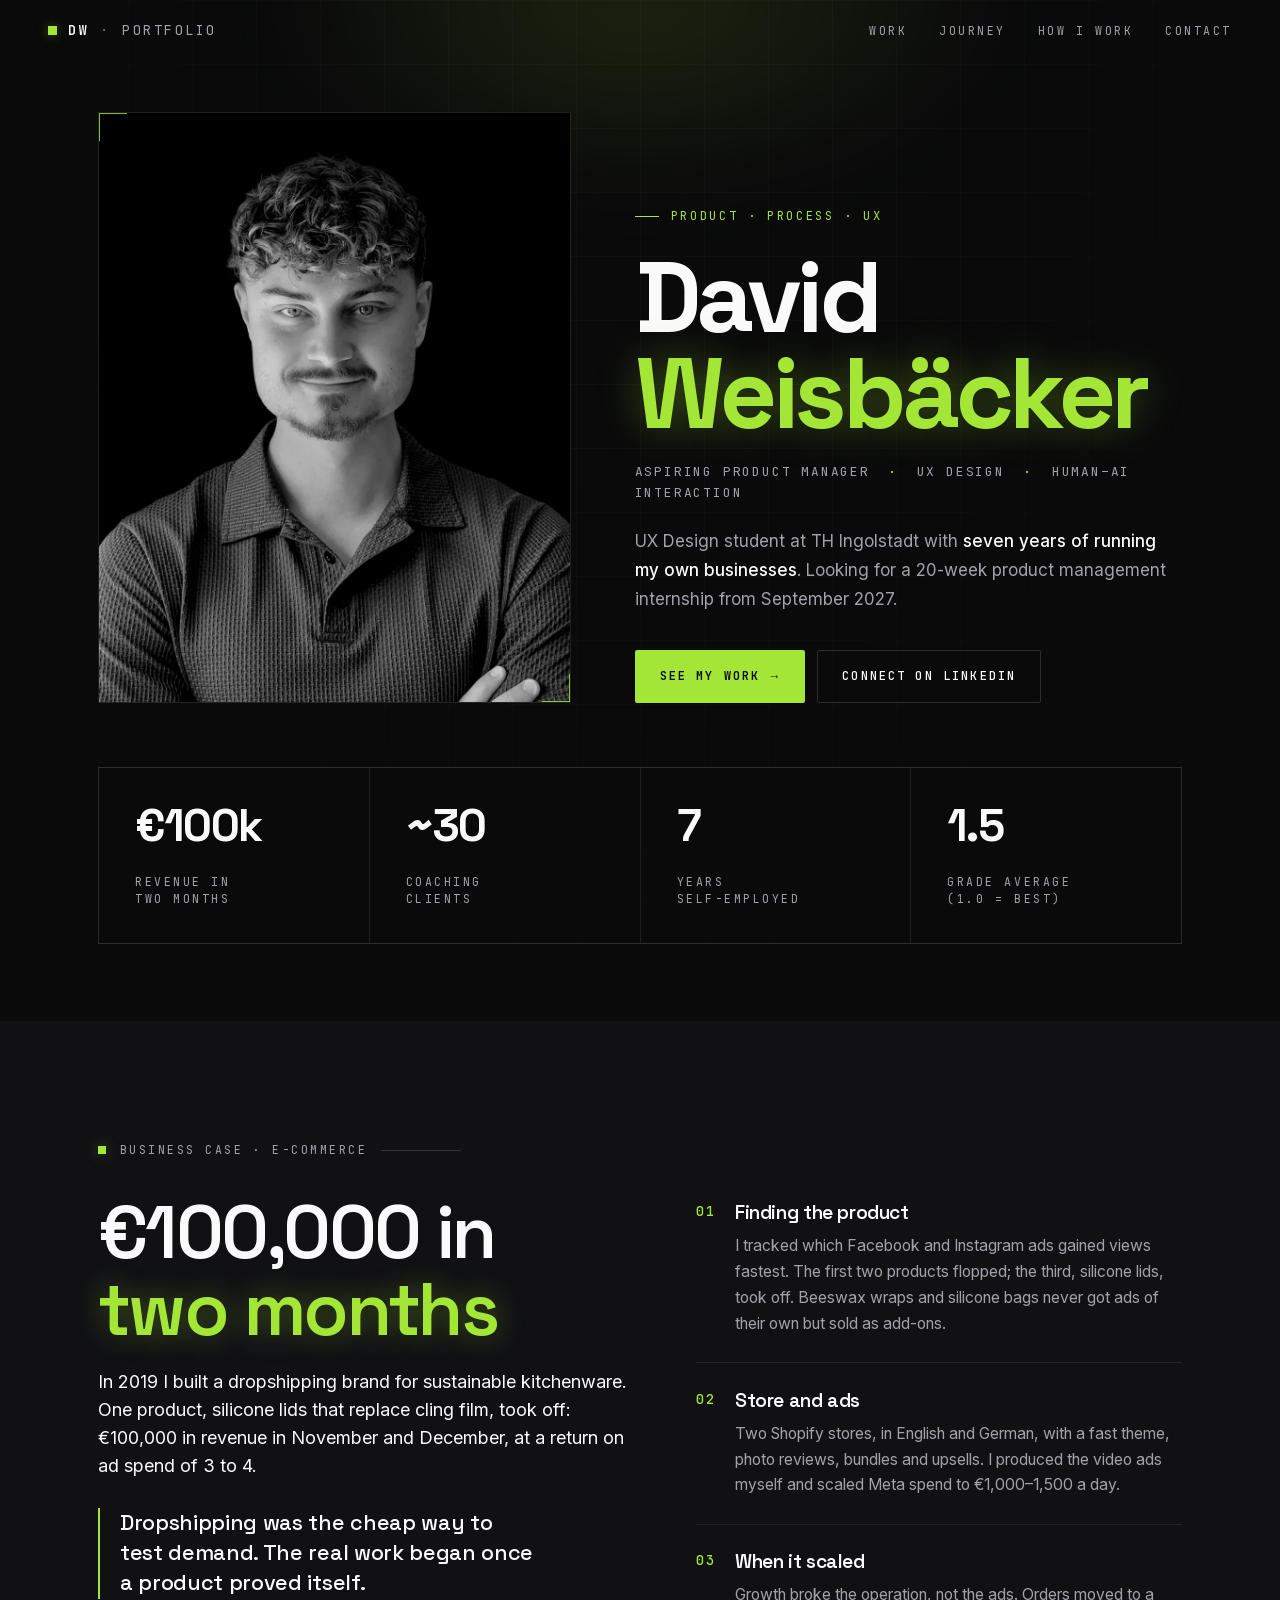
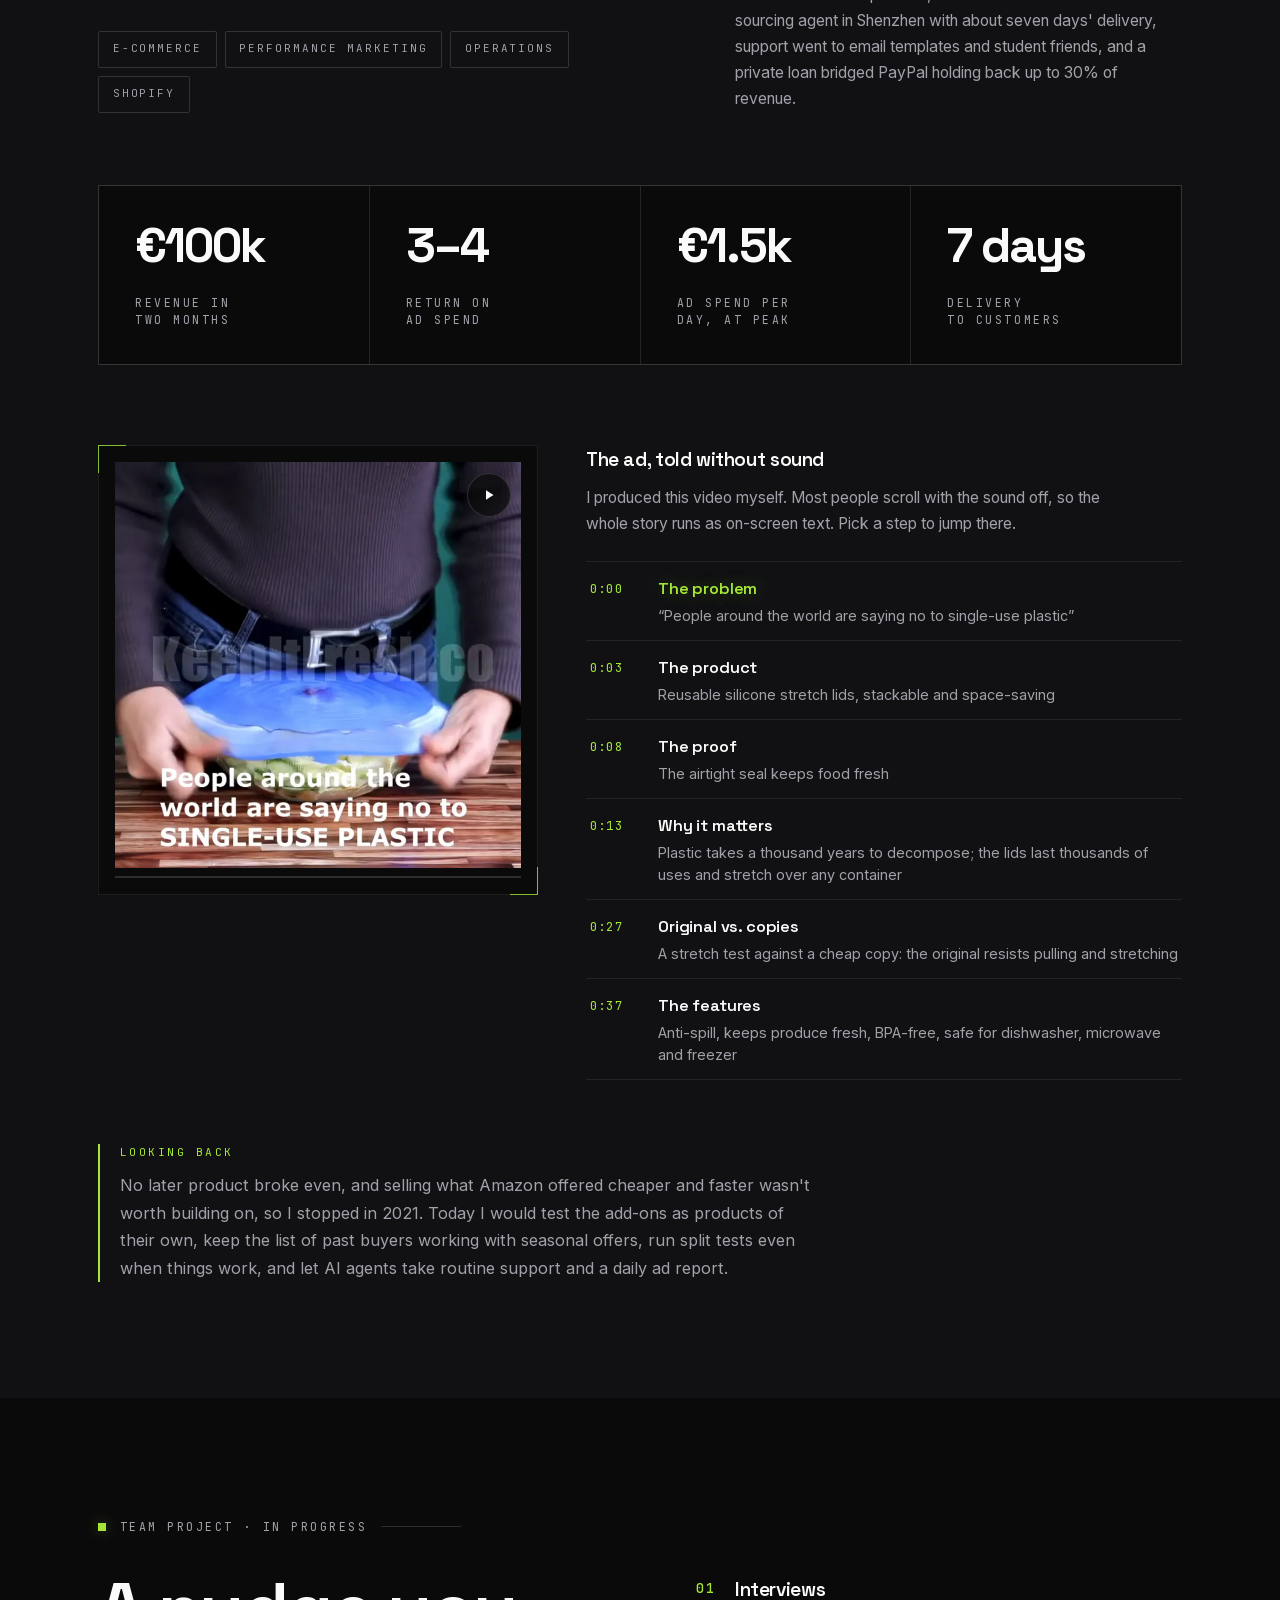
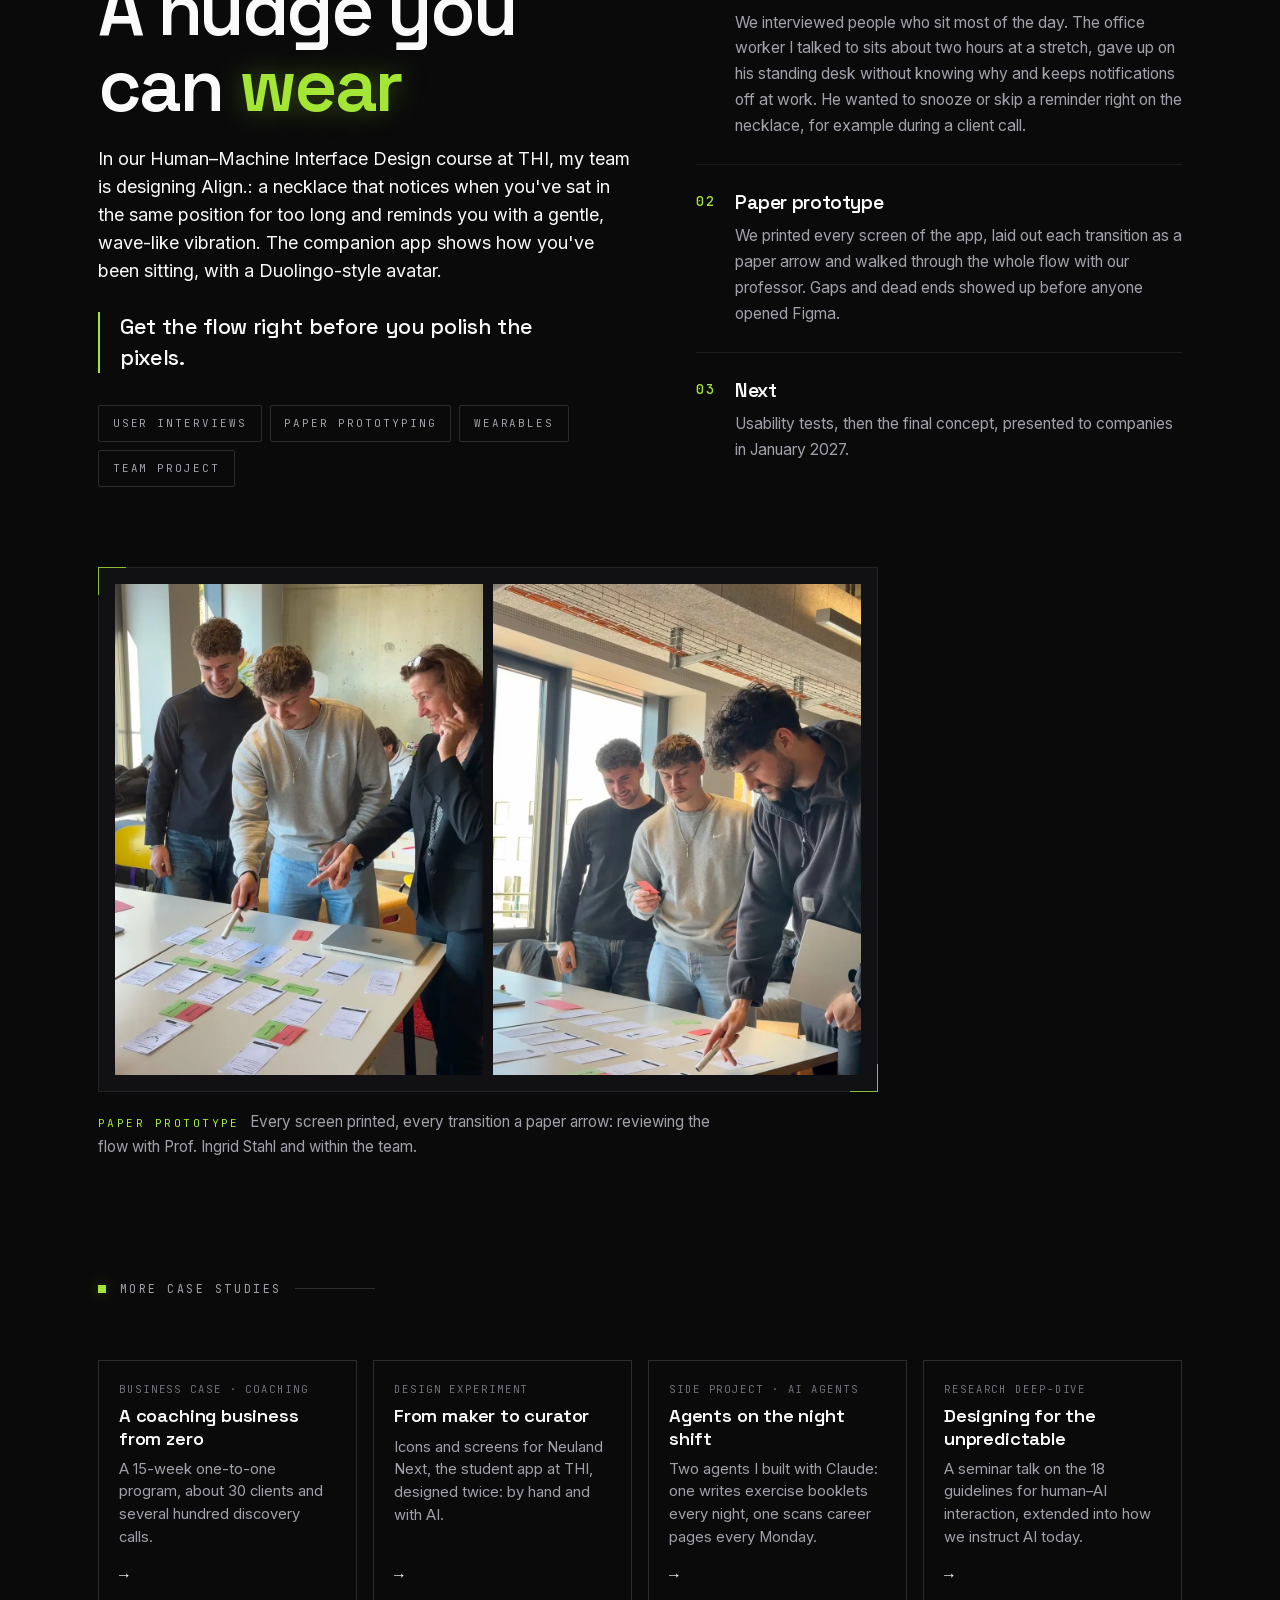
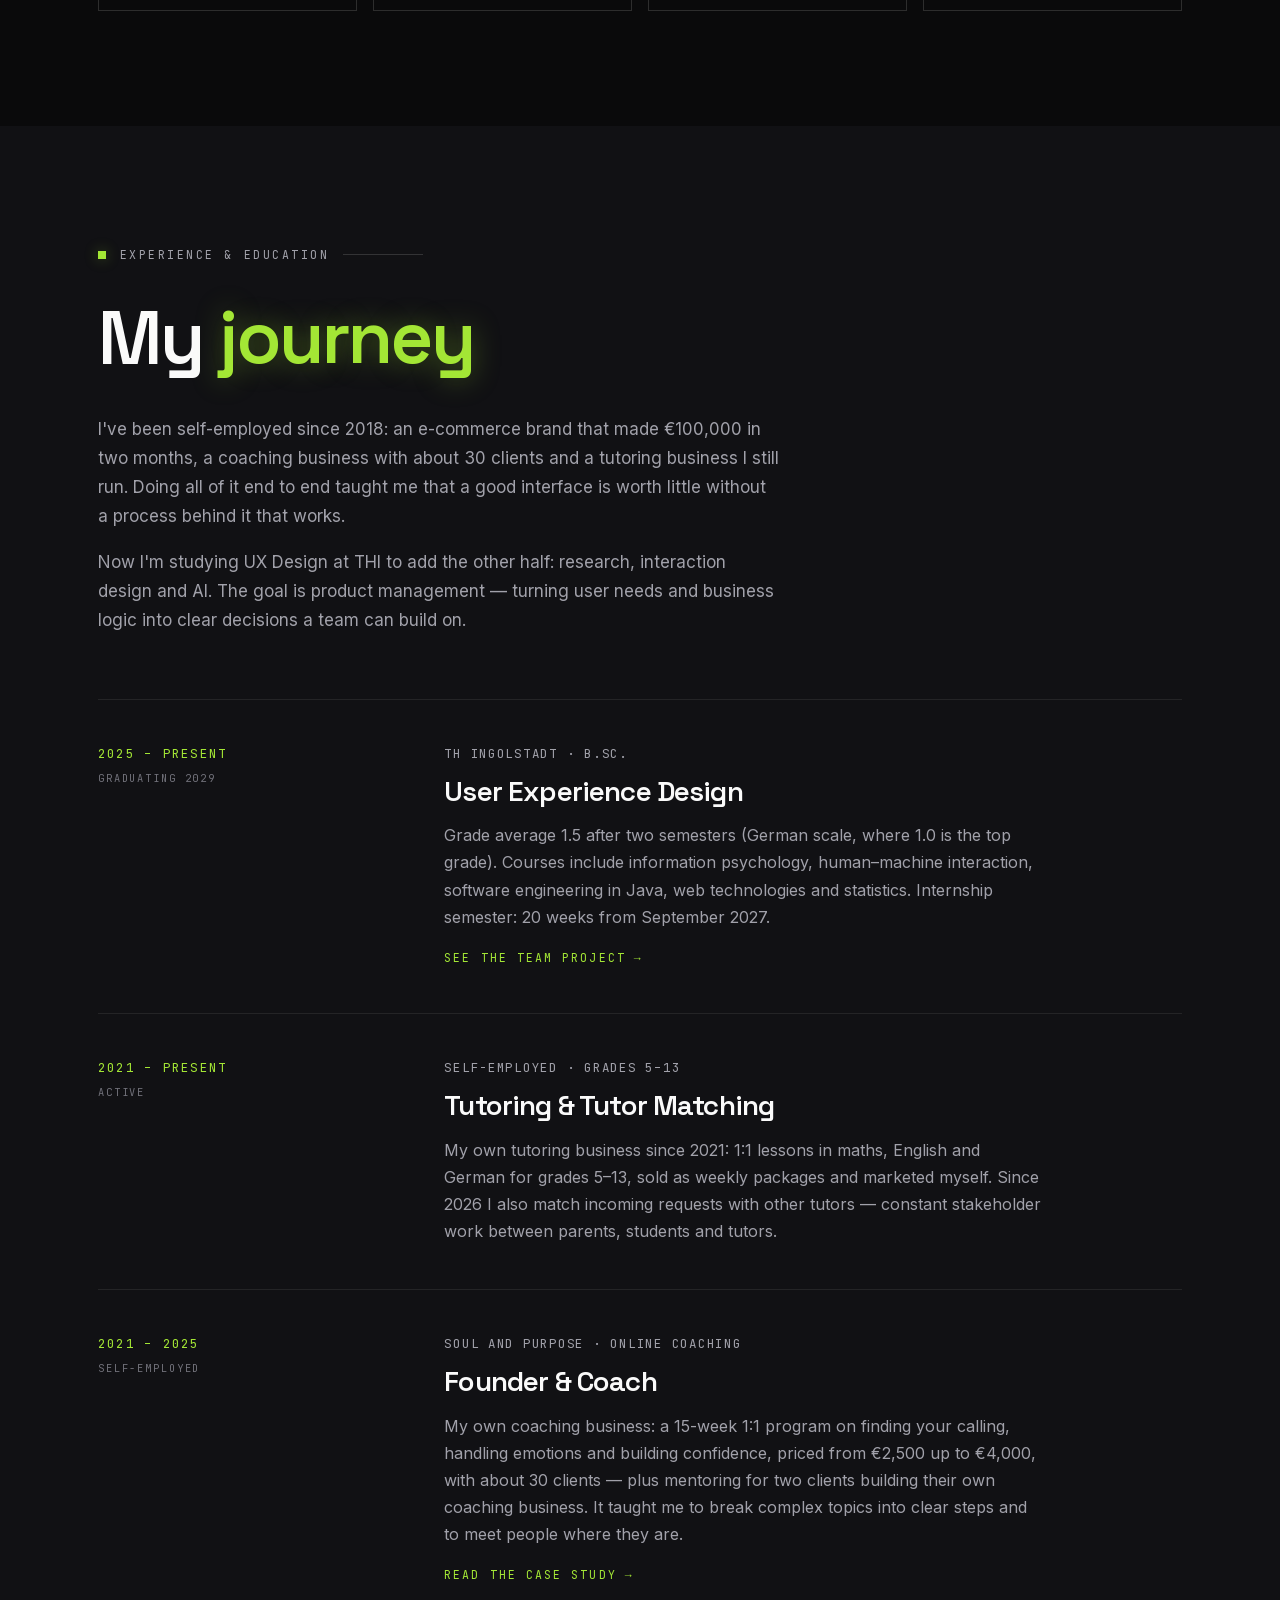
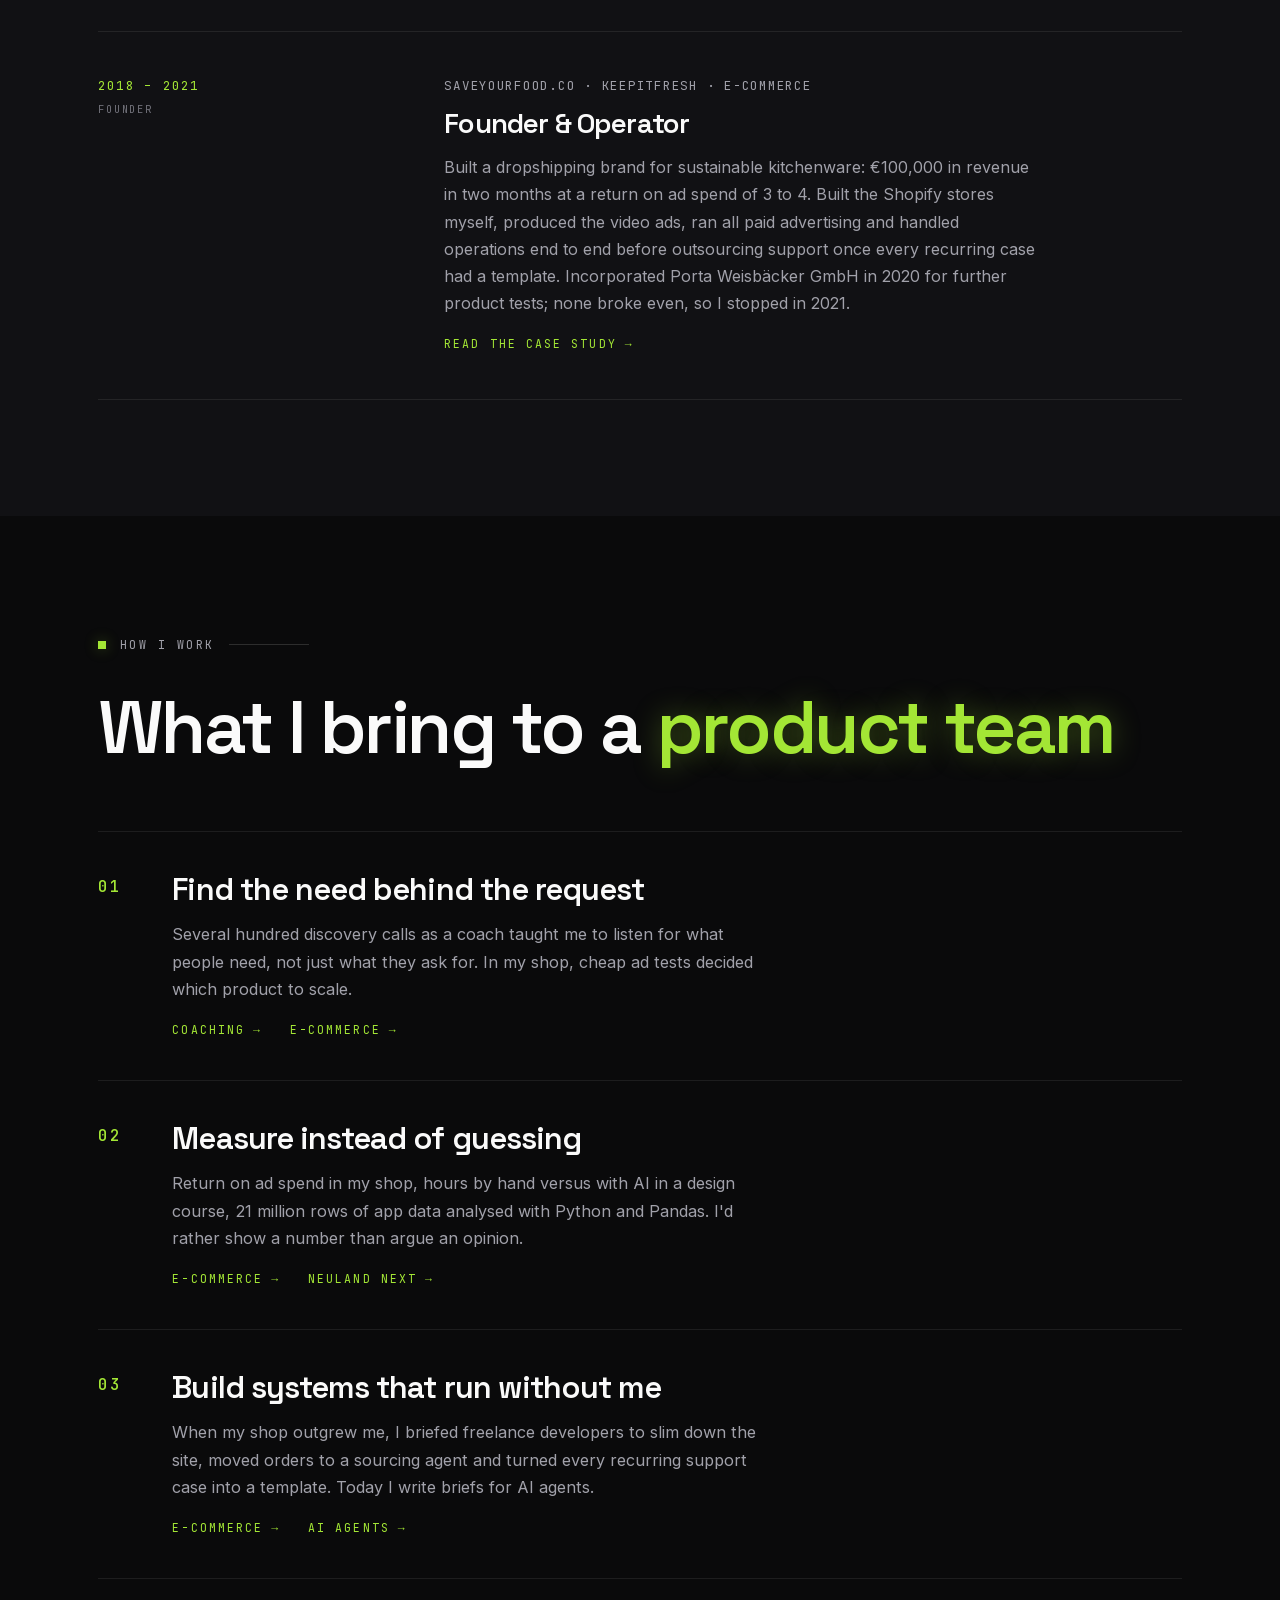
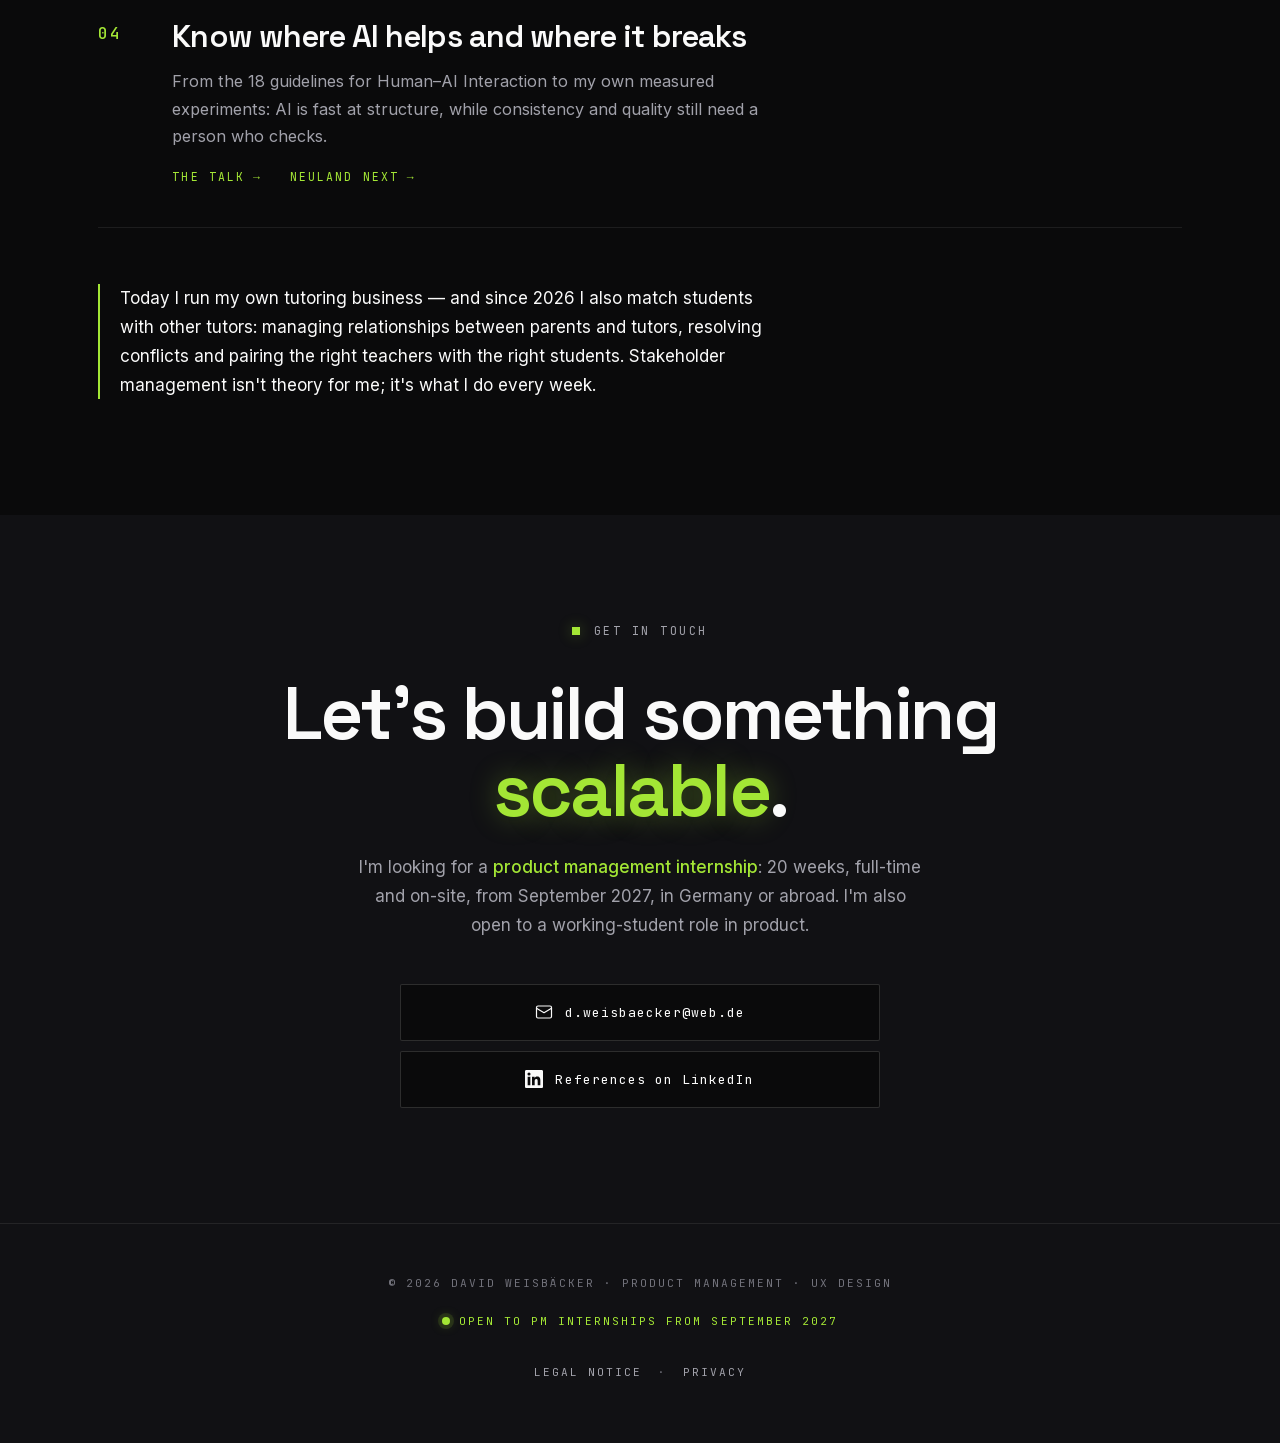
==== commit 4128e28f: "Move four case studies to their own pages Shop and Align. stay on the start page. Coaching, Neuland " ====
--- a/index.html
+++ b/index.html
@@ -23,1829 +23,14 @@
 <meta name="twitter:image" content="https://davidweisbaecker.github.io/portfolio/preview.jpg">
 <link rel="icon" type="image/svg+xml" href="[data-uri]">
 
-<!-- Fonts: served from this site (see @font-face below), nothing loads from Google -->
+<!-- Fonts: served from this site (see @font-face in assets/site.css), nothing loads from Google -->
 <link rel="preload" href="assets/fonts/space-grotesk-latin.woff2" as="font" type="font/woff2" crossorigin>
 <link rel="preload" href="assets/fonts/inter-latin.woff2" as="font" type="font/woff2" crossorigin>
 <link rel="preload" href="assets/fonts/jetbrains-mono-latin.woff2" as="font" type="font/woff2" crossorigin>
 
-<style>
-  /* ---------- FONTS ----------
-     Self-hosted copies of the Google Fonts files (latin + latin-ext),
-     so no visitor data goes to Google. Licence: assets/fonts/OFL.txt */
-  @font-face { font-family: "Space Grotesk"; font-style: normal; font-weight: 400 700; font-display: swap;
-    src: url("assets/fonts/space-grotesk-latin-ext.woff2") format("woff2");
-    unicode-range: U+0100-02BA, U+02BD-02C5, U+02C7-02CC, U+02CE-02D7, U+02DD-02FF, U+0304, U+0308, U+0329, U+1D00-1DBF, U+1E00-1E9F, U+1EF2-1EFF, U+2020, U+20A0-20AB, U+20AD-20C4, U+2113, U+2C60-2C7F, U+A720-A7FF; }
-  @font-face { font-family: "Space Grotesk"; font-style: normal; font-weight: 400 700; font-display: swap;
-    src: url("assets/fonts/space-grotesk-latin.woff2") format("woff2");
-    unicode-range: U+0000-00FF, U+0131, U+0152-0153, U+02BB-02BC, U+02C6, U+02DA, U+02DC, U+0304, U+0308, U+0329, U+2000-206F, U+20AC, U+2122, U+2191, U+2193, U+2212, U+2215, U+FEFF, U+FFFD; }
-  @font-face { font-family: "Inter"; font-style: normal; font-weight: 300 700; font-display: swap;
-    src: url("assets/fonts/inter-latin-ext.woff2") format("woff2");
-    unicode-range: U+0100-02BA, U+02BD-02C5, U+02C7-02CC, U+02CE-02D7, U+02DD-02FF, U+0304, U+0308, U+0329, U+1D00-1DBF, U+1E00-1E9F, U+1EF2-1EFF, U+2020, U+20A0-20AB, U+20AD-20C4, U+2113, U+2C60-2C7F, U+A720-A7FF; }
-  @font-face { font-family: "Inter"; font-style: normal; font-weight: 300 700; font-display: swap;
-    src: url("assets/fonts/inter-latin.woff2") format("woff2");
-    unicode-range: U+0000-00FF, U+0131, U+0152-0153, U+02BB-02BC, U+02C6, U+02DA, U+02DC, U+0304, U+0308, U+0329, U+2000-206F, U+20AC, U+2122, U+2191, U+2193, U+2212, U+2215, U+FEFF, U+FFFD; }
-  @font-face { font-family: "JetBrains Mono"; font-style: normal; font-weight: 400 600; font-display: swap;
-    src: url("assets/fonts/jetbrains-mono-latin-ext.woff2") format("woff2");
-    unicode-range: U+0100-02BA, U+02BD-02C5, U+02C7-02CC, U+02CE-02D7, U+02DD-02FF, U+0304, U+0308, U+0329, U+1D00-1DBF, U+1E00-1E9F, U+1EF2-1EFF, U+2020, U+20A0-20AB, U+20AD-20C4, U+2113, U+2C60-2C7F, U+A720-A7FF; }
-  @font-face { font-family: "JetBrains Mono"; font-style: normal; font-weight: 400 600; font-display: swap;
-    src: url("assets/fonts/jetbrains-mono-latin.woff2") format("woff2");
-    unicode-range: U+0000-00FF, U+0131, U+0152-0153, U+02BB-02BC, U+02C6, U+02DA, U+02DC, U+0304, U+0308, U+0329, U+2000-206F, U+20AC, U+2122, U+2191, U+2193, U+2212, U+2215, U+FEFF, U+FFFD; }
-
-  /* ---------- TOKENS ---------- */
-  :root {
-    /* Backgrounds */
-    --bg:         #0a0a0b;
-    --bg-alt:     #111114;
-    --bg-elev:    #1a1a1f;
-
-    /* Text */
-    --fg:         #fafafa;
-    --fg-mute:    #a1a1aa;
-    --fg-dim:     #71717a;
-
-    /* Accent — electric lime */
-    --accent:     #a3e635;
-    --accent-hot: #bef264;
-    --accent-deep:#84cc16;
-    --accent-glow:rgba(163, 230, 53, 0.35);
-    --accent-dim: rgba(163, 230, 53, 0.12);
-
-    /* Borders */
-    --border:     rgba(255,255,255,0.08);
-    --border-mid: rgba(255,255,255,0.14);
-
-    /* Fonts */
-    --f-display: "Space Grotesk", "Inter", -apple-system, BlinkMacSystemFont, sans-serif;
-    --f-body:    "Inter", "Space Grotesk", -apple-system, sans-serif;
-    --f-mono:    "JetBrains Mono", ui-monospace, "SF Mono", Menlo, monospace;
-
-    --maxw: 1180px;
-    --gutter: clamp(1.25rem, 4vw, 3rem);
-  }
-
-  /* ---------- RESET ---------- */
-  *, *::before, *::after { box-sizing: border-box; }
-  html { -webkit-text-size-adjust: 100%; scroll-behavior: smooth; }
-  body {
-    margin: 0;
-    font-family: var(--f-body);
-    font-weight: 400;
-    font-size: 16px;
-    line-height: 1.6;
-    color: var(--fg);
-    background: var(--bg);
-    -webkit-font-smoothing: antialiased;
-    text-rendering: optimizeLegibility;
-    font-feature-settings: "cv11", "ss01", "ss03";
-  }
-  body.menu-open { overflow: hidden; }
-  img, svg { display: block; max-width: 100%; }
-  a { color: inherit; text-decoration: none; }
-  button { font: inherit; cursor: pointer; }
-
-  /* ---------- SHARED ---------- */
-  .wrap {
-    max-width: var(--maxw);
-    margin-inline: auto;
-    padding-inline: var(--gutter);
-  }
-  .section { padding-block: clamp(4.5rem, 9vw, 8rem); }
-  .section--dark  { background: var(--bg);     color: var(--fg); }
-  .section--cream { background: var(--bg-alt); color: var(--fg); }
-
-  /* Tracked label with accent dot + rule */
-  .eyebrow {
-    font-family: var(--f-mono);
-    font-size: .72rem;
-    letter-spacing: .22em;
-    text-transform: uppercase;
-    display: inline-flex;
-    align-items: center;
-    gap: .85rem;
-    color: var(--fg-mute);
-    margin-bottom: 2.25rem;
-  }
-  .eyebrow::before {
-    content: "";
-    width: 8px;
-    height: 8px;
-    background: var(--accent);
-    box-shadow: 0 0 14px var(--accent-glow);
-    flex-shrink: 0;
-  }
-  .eyebrow::after {
-    content: "";
-    width: clamp(2.5rem, 8vw, 5rem);
-    height: 1px;
-    background: var(--border-mid);
-  }
-  .eyebrow--solo::after { display: none; }
-
-  /* Big display heading — bold geometric sans, no italic */
-  .display {
-    font-family: var(--f-display);
-    font-weight: 600;
-    font-size: clamp(2.4rem, 6.4vw, 4.6rem);
-    line-height: 1.04;
-    letter-spacing: -0.035em;
-    margin: 0;
-    color: var(--fg);
-  }
-  .display em {
-    font-style: normal;
-    color: var(--accent);
-    font-weight: 600;
-    text-shadow: 0 0 28px var(--accent-glow);
-  }
-  .display .accent {
-    color: var(--accent);
-    text-shadow: 0 0 28px var(--accent-glow);
-  }
-
-  /* Body paragraph styling */
-  .lede {
-    font-size: 1.0625rem;
-    line-height: 1.7;
-    color: var(--fg-mute);
-    max-width: 56ch;
-  }
-  .section--dark .lede { color: var(--fg-mute); }
-
-  /* Buttons */
-  .btn {
-    display: inline-flex;
-    align-items: center;
-    justify-content: center;
-    gap: .65rem;
-    padding: 1rem 1.5rem;
-    font-family: var(--f-mono);
-    font-size: .75rem;
-    letter-spacing: .18em;
-    text-transform: uppercase;
-    font-weight: 500;
-    border: 1px solid transparent;
-    border-radius: 2px;
-    transition: transform .2s ease, background .2s ease, color .2s ease, border-color .2s ease, box-shadow .2s ease;
-    white-space: nowrap;
-  }
-  .btn--gold {
-    background: var(--accent);
-    color: var(--bg);
-    font-weight: 600;
-  }
-  .btn--ghost-dark {
-    background: transparent;
-    color: var(--fg);
-    border-color: var(--border-mid);
-  }
-  .btn--ghost-light {
-    background: transparent;
-    color: var(--fg);
-    border-color: var(--border-mid);
-  }
-  .btn .arrow { transition: transform .2s ease; }
-
-  /* ---------- TOP TAG BAR ---------- */
-  .topbar {
-    font-family: var(--f-mono);
-    font-size: .72rem;
-    letter-spacing: .22em;
-    text-transform: uppercase;
-    color: var(--fg-mute);
-    padding: 1.1rem var(--gutter);
-    position: absolute;
-    top: 0; left: 0; right: 0;
-    z-index: 40;
-    display: flex;
-    align-items: center;
-    justify-content: space-between;
-    gap: 1.5rem;
-  }
-  .topbar-logo {
-    display: inline-flex;
-    align-items: center;
-    gap: .7rem;
-    font-size: .85rem;
-    font-weight: 600;
-    color: var(--fg);
-    white-space: nowrap;
-  }
-  .topbar-logo .sep {
-    color: var(--fg-dim);
-    font-weight: 400;
-  }
-  .topbar-logo .portfolio {
-    color: var(--fg-mute);
-    font-weight: 400;
-  }
-  .topbar-logo::before {
-    content: "";
-    width: 9px;
-    height: 9px;
-    background: var(--accent);
-    box-shadow: 0 0 12px var(--accent-glow);
-    flex-shrink: 0;
-  }
-  .topbar-nav {
-    display: none;
-    align-items: center;
-    gap: clamp(1.25rem, 2.5vw, 2rem);
-  }
-  @media (min-width: 640px) {
-    .topbar-nav { display: flex; }
-  }
-  .topbar-nav a {
-    color: var(--fg-mute);
-    transition: color .2s ease;
-    position: relative;
-    padding-block: .25rem;
-  }
-  /* Keep focus-visible always active for keyboard users (not gated on hover) */
-  .topbar-nav a:focus-visible {
-    color: var(--accent);
-    outline: none;
-  }
-
-  /* ---------- BURGER BUTTON ---------- */
-  .topbar-burger {
-    display: inline-flex;
-    flex-direction: column;
-    justify-content: center;
-    align-items: center;
-    gap: 5px;
-    width: 38px;
-    height: 38px;
-    padding: 0;
-    background: transparent;
-    border: 1px solid var(--border-mid);
-    border-radius: 2px;
-    transition: border-color .2s ease, background .2s ease;
-    -webkit-tap-highlight-color: transparent;
-  }
-  .topbar-burger-line {
-    display: block;
-    width: 16px;
-    height: 1.5px;
-    background: var(--fg);
-    transition: transform .25s ease, opacity .25s ease;
-    transform-origin: center;
-  }
-  .topbar-burger.is-open .topbar-burger-line:nth-child(1) {
-    transform: translateY(3.25px) rotate(45deg);
-  }
-  .topbar-burger.is-open .topbar-burger-line:nth-child(2) {
-    transform: translateY(-3.25px) rotate(-45deg);
-  }
-  /* Hide burger on desktop */
-  @media (min-width: 640px) {
-    .topbar-burger { display: none; }
-  }
-
-  /* ---------- MOBILE MENU OVERLAY ---------- */
-  .mobile-menu {
-    position: fixed;
-    inset: 0;
-    z-index: 30;
-    background: var(--bg);
-    -webkit-backdrop-filter: blur(20px);
-    backdrop-filter: blur(20px);
-    display: flex;
-    flex-direction: column;
-    justify-content: center;
-    padding: calc(var(--gutter) * 2) var(--gutter) var(--gutter);
-    opacity: 0;
-    pointer-events: none;
-    transition: opacity .3s ease, visibility 0s linear .3s;
-    visibility: hidden;
-  }
-  .mobile-menu.is-open {
-    opacity: 1;
-    pointer-events: auto;
-    visibility: visible;
-    transition: opacity .3s ease, visibility 0s linear 0s;
-  }
-  .mobile-menu::before {
-    content: "";
-    position: absolute; inset: 0;
-    background-image:
-      linear-gradient(rgba(255,255,255,0.025) 1px, transparent 1px),
-      linear-gradient(90deg, rgba(255,255,255,0.025) 1px, transparent 1px);
-    background-size: 64px 64px;
-    -webkit-mask-image: radial-gradient(ellipse at center, black 30%, transparent 80%);
-    mask-image: radial-gradient(ellipse at center, black 30%, transparent 80%);
-    pointer-events: none;
-  }
-  .mobile-menu::after {
-    /* Soft accent glow */
-    content: "";
-    position: absolute;
-    top: 40%; left: 50%;
-    transform: translate(-50%, -50%);
-    width: 600px; height: 320px;
-    background: radial-gradient(ellipse, var(--accent-dim) 0%, transparent 60%);
-    pointer-events: none;
-    filter: blur(40px);
-  }
-  @media (min-width: 640px) {
-    .mobile-menu { display: none; }
-  }
-
-  .mobile-menu-nav {
-    display: flex;
-    flex-direction: column;
-    gap: 1.1rem;
-    position: relative;
-    z-index: 1;
-  }
-  .mobile-menu-nav a {
-    font-family: var(--f-display);
-    font-weight: 600;
-    font-size: clamp(2rem, 9.5vw, 3.25rem);
-    letter-spacing: -0.035em;
-    line-height: 1;
-    color: var(--fg);
-    display: flex;
-    align-items: baseline;
-    gap: 1rem;
-    opacity: 0;
-    transform: translateY(12px);
-    transition:
-      opacity .35s ease,
-      transform .45s cubic-bezier(.2,.7,.2,1),
-      color .2s ease;
-  }
-  .mobile-menu.is-open .mobile-menu-nav a {
-    opacity: 1;
-    transform: translateY(0);
-  }
-  .mobile-menu.is-open .mobile-menu-nav a:nth-child(1) { transition-delay: .08s; }
-  .mobile-menu.is-open .mobile-menu-nav a:nth-child(2) { transition-delay: .13s; }
-  .mobile-menu.is-open .mobile-menu-nav a:nth-child(3) { transition-delay: .18s; }
-  .mobile-menu.is-open .mobile-menu-nav a:nth-child(4) { transition-delay: .23s; }
-  .mobile-menu.is-open .mobile-menu-nav a:nth-child(5) { transition-delay: .28s; }
-  .mobile-menu-nav a:active { color: var(--accent); }
-  .mobile-menu-num {
-    font-family: var(--f-mono);
-    font-size: .75rem;
-    letter-spacing: .2em;
-    color: var(--accent);
-    font-weight: 500;
-    align-self: flex-start;
-    padding-top: .3em;
-    flex-shrink: 0;
-  }
-  .mobile-menu-footer {
-    position: absolute;
-    bottom: var(--gutter);
-    left: var(--gutter);
-    right: var(--gutter);
-    font-family: var(--f-mono);
-    font-size: .68rem;
-    letter-spacing: .18em;
-    text-transform: uppercase;
-    color: var(--fg-dim);
-    z-index: 1;
-    display: flex;
-    justify-content: space-between;
-    gap: 1rem;
-    flex-wrap: wrap;
-  }
-  .mobile-menu-footer .avail {
-    color: var(--accent);
-    display: inline-flex;
-    align-items: center;
-    gap: .5rem;
-  }
-  .mobile-menu-footer .avail::before {
-    content: "";
-    width: 7px; height: 7px;
-    background: var(--accent);
-    border-radius: 50%;
-    box-shadow: 0 0 10px var(--accent-glow);
-  }
-
-  /* ---------- HERO ---------- */
-  .hero {
-    background: var(--bg);
-    color: var(--fg);
-    position: relative;
-    overflow: hidden;
-    padding-bottom: clamp(3rem, 6vw, 5rem);
-  }
-  .hero::before {
-    content: "";
-    position: absolute; inset: 0;
-    background-image:
-      linear-gradient(rgba(255,255,255,0.025) 1px, transparent 1px),
-      linear-gradient(90deg, rgba(255,255,255,0.025) 1px, transparent 1px);
-    background-size: 64px 64px;
-    mask-image: radial-gradient(ellipse at top, black 30%, transparent 80%);
-    -webkit-mask-image: radial-gradient(ellipse at top, black 30%, transparent 80%);
-    pointer-events: none;
-  }
-  .hero::after {
-    content: "";
-    position: absolute;
-    top: -240px; left: 50%;
-    transform: translateX(-50%);
-    width: 900px; height: 480px;
-    background: radial-gradient(ellipse, var(--accent-dim) 0%, transparent 60%);
-    pointer-events: none;
-    filter: blur(40px);
-    z-index: 0;
-  }
-  .hero-grid {
-    display: grid;
-    grid-template-columns: 1fr;
-    gap: clamp(2rem, 4vw, 3.5rem);
-    align-items: end;
-    padding-top: clamp(5rem, 10vw, 7rem);
-    position: relative;
-    z-index: 1;
-  }
-  @media (min-width: 880px) {
-    .hero-grid {
-      grid-template-columns: 0.95fr 1.1fr;
-      gap: clamp(3rem, 5vw, 5rem);
-    }
-  }
-
-  .portrait {
-    position: relative;
-    aspect-ratio: 4 / 5;
-    background: linear-gradient(160deg, var(--bg-alt) 0%, var(--bg) 100%);
-    border: 1px solid var(--border);
-    overflow: hidden;
-    display: grid;
-    place-items: center;
-  }
-  .portrait::before {
-    content:"";
-    position: absolute; inset: 0;
-    background-image:
-      linear-gradient(rgba(255,255,255,0.035) 1px, transparent 1px),
-      linear-gradient(90deg, rgba(255,255,255,0.035) 1px, transparent 1px);
-    background-size: 40px 40px;
-    pointer-events: none;
-  }
-  .portrait::after {
-    content: "";
-    position: absolute;
-    inset: 0;
-    background-image:
-      linear-gradient(to right, var(--accent), var(--accent)),
-      linear-gradient(to bottom, var(--accent), var(--accent)),
-      linear-gradient(to left, var(--accent), var(--accent)),
-      linear-gradient(to top, var(--accent), var(--accent));
-    background-size: 28px 1px, 1px 28px, 28px 1px, 1px 28px;
-    background-position: top left, top left, bottom right, bottom right;
-    background-repeat: no-repeat;
-    pointer-events: none;
-    opacity: .8;
-    z-index: 4;
-  }
-  .portrait-photo {
-    position: absolute; inset: 0;
-    width: 100%; height: 100%;
-    object-fit: cover;
-    object-position: center 20%;
-    z-index: 3;
-  }
-
-  .hero-title-tag {
-    font-family: var(--f-mono);
-    font-size: .75rem;
-    letter-spacing: .22em;
-    text-transform: uppercase;
-    color: var(--accent);
-    margin-bottom: 1.5rem;
-    display: inline-flex;
-    align-items: center;
-    gap: .75rem;
-  }
-  .hero-title-tag::before {
-    content:"";
-    width: 24px; height: 1px;
-    background: currentColor;
-  }
-  .hero-name {
-    font-family: var(--f-display);
-    font-weight: 700;
-    font-size: clamp(3rem, 9vw, 6.25rem);
-    line-height: .96;
-    letter-spacing: -0.045em;
-    margin: 0 0 1.25rem;
-  }
-  .hero-name .first { color: var(--fg); display: block; }
-  .hero-name .last {
-    color: var(--accent);
-    font-style: normal;
-    display: block;
-    text-shadow: 0 0 40px var(--accent-glow);
-  }
-
-  .hero-meta {
-    font-family: var(--f-mono);
-    color: var(--fg-mute);
-    font-size: .8rem;
-    letter-spacing: .14em;
-    text-transform: uppercase;
-    margin: 0 0 1.5rem;
-  }
-  .hero-meta .dot { margin: 0 .55rem; color: var(--accent); }
-  .hero-sub {
-    color: var(--fg-mute);
-    max-width: 50ch;
-    font-size: 1.0625rem;
-    line-height: 1.7;
-    margin: 0 0 2.25rem;
-  }
-  .hero-sub .strong { color: var(--fg); font-weight: 500; }
-  .hero-cta {
-    display: flex;
-    gap: .75rem;
-    flex-wrap: wrap;
-  }
-
-  /* ---------- ABOUT ---------- */
-  .about-grid {
-    display: grid;
-    grid-template-columns: 1fr;
-    gap: clamp(2rem, 4vw, 3.5rem);
-  }
-  @media (min-width: 820px) {
-    .about-grid {
-      grid-template-columns: 1fr 1fr;
-      align-items: start;
-      gap: 0;
-    }
-    /* Right column: text starts exactly at the 50% column edge (flush with
-       the B2B|AI tile divider), and is pushed down by one headline line-height
-       so the green line sits level with the TOP of the 2nd headline row
-       ("operational"). The clamp mirrors the headline's own font-size so the
-       offset scales with it. */
-    .about-grid .lede {
-      padding-top: clamp(3rem, 7.15vw, 5.3rem);
-    }
-  }
-  .about-grid .display {
-    text-wrap: balance;
-    margin: 0;
-  }
-  /* Green accent line above the body copy */
-  .about-grid .lede {
-    position: relative;
-  }
-  @media (min-width: 820px) {
-    .about-grid .lede::before {
-      content: "";
-      position: absolute;
-      top: clamp(3rem, 7.15vw, 5.3rem);
-      left: 0;
-      width: 88px;
-      height: 2px;
-      background: var(--accent);
-      box-shadow: 0 0 12px var(--accent-glow);
-    }
-    /* nudge the first paragraph just below the line */
-    .about-grid .lede > p:first-child {
-      margin-top: 1rem;
-    }
-  }
-  .about .lede { padding-bottom: .4rem; }
-  .about p + p { margin-top: 1.1rem; }
-
-  /* Stats */
-  .stats {
-    margin-top: clamp(3rem, 6vw, 5rem);
-    display: grid;
-    grid-template-columns: repeat(2, 1fr);
-    gap: 1px;
-    background: var(--border);
-    border: 1px solid var(--border);
-  }
-  @media (min-width: 760px) {
-    .stats { grid-template-columns: repeat(4, 1fr); }
-  }
-  .stat {
-    background: var(--bg);
-    padding: clamp(1.5rem, 3vw, 2.25rem);
-    min-height: 170px;
-    display: flex;
-    flex-direction: column;
-    justify-content: space-between;
-    transition: background .2s ease;
-  }
-  .stat-num {
-    font-family: var(--f-display);
-    font-weight: 700;
-    color: var(--fg);
-    font-size: clamp(2.4rem, 5vw, 3.4rem);
-    line-height: 1;
-    letter-spacing: -0.04em;
-    transition: color .3s ease, text-shadow .3s ease;
-  }
-  .stat-lbl {
-    font-family: var(--f-mono);
-    font-size: .72rem;
-    letter-spacing: .22em;
-    text-transform: uppercase;
-    color: var(--fg-mute);
-    margin-top: 1.5rem;
-    line-height: 1.5;
-  }
-
-  /* ---------- TOOLKIT ---------- */
-  .toolkit-grid {
-    display: grid;
-    grid-template-columns: 1fr;
-    gap: 1rem;
-    margin-top: clamp(2.5rem, 5vw, 4rem);
-  }
-  @media (min-width: 720px) {
-    .toolkit-grid { grid-template-columns: repeat(2, 1fr); }
-  }
-  .toolcard {
-    border: 1px solid var(--border);
-    padding: clamp(1.5rem, 3vw, 2.1rem);
-    background: var(--bg);
-    position: relative;
-    transition: border-color .2s ease, transform .2s ease, background .2s ease;
-  }
-  .toolcard-num {
-    font-family: var(--f-mono);
-    font-size: .7rem;
-    letter-spacing: .22em;
-    text-transform: uppercase;
-    color: var(--fg-dim);
-    margin-bottom: 1.2rem;
-    transition: color .2s ease;
-  }
-  .toolcard h3 {
-    font-family: var(--f-display);
-    font-weight: 600;
-    font-size: 1.35rem;
-    line-height: 1.2;
-    margin: 0 0 .85rem;
-    color: var(--fg);
-    letter-spacing: -0.02em;
-  }
-  .toolcard p {
-    margin: 0;
-    color: var(--fg-mute);
-    font-size: .96rem;
-    line-height: 1.65;
-  }
-
-  /* ---------- HOW I WORK / PRINCIPLES ---------- */
-  .principles {
-    margin-top: clamp(2.5rem, 5vw, 4rem);
-    display: grid;
-    gap: 0;
-  }
-  .principle {
-    display: grid;
-    grid-template-columns: 1fr;
-    gap: .5rem 1.5rem;
-    padding: clamp(1.75rem, 4vw, 2.5rem) 0;
-    border-top: 1px solid var(--border);
-  }
-  .principle:last-of-type { border-bottom: 1px solid var(--border); }
-  @media (min-width: 720px) {
-    .principle {
-      grid-template-columns: auto 1fr;
-      gap: clamp(1.5rem, 4vw, 3.5rem);
-      align-items: start;
-    }
-  }
-  .principle-num {
-    font-family: var(--f-mono);
-    font-size: 1rem;
-    font-weight: 500;
-    letter-spacing: .1em;
-    color: var(--accent);
-    line-height: 1.2;
-    transition: text-shadow .3s ease;
-  }
-  @media (min-width: 720px) {
-    .principle-num { padding-top: .35rem; }
-  }
-  .principle-title {
-    font-family: var(--f-display);
-    font-weight: 600;
-    font-size: clamp(1.45rem, 3vw, 1.95rem);
-    line-height: 1.15;
-    letter-spacing: -0.03em;
-    color: var(--fg);
-    margin: 0 0 .85rem;
-    transition: color .3s ease, text-shadow .3s ease;
-  }
-  .principle-text {
-    margin: 0;
-    color: var(--fg-mute);
-    font-size: 1.0125rem;
-    line-height: 1.7;
-    max-width: 60ch;
-  }
-
-  .principle-proof {
-    margin: clamp(2.5rem, 5vw, 3.5rem) 0 0;
-    padding-left: 1.25rem;
-    border-left: 2px solid var(--accent);
-    color: var(--fg);
-    font-size: 1.0625rem;
-    line-height: 1.7;
-    max-width: 62ch;
-  }
-  .traits {
-    margin-top: 1.75rem;
-    display: flex;
-    flex-wrap: wrap;
-    gap: .5rem;
-  }
-  .trait {
-    font-family: var(--f-mono);
-    font-size: .68rem;
-    letter-spacing: .18em;
-    text-transform: uppercase;
-    color: var(--fg-mute);
-    padding: .55rem .85rem;
-    border: 1px solid var(--border-mid);
-    border-radius: 2px;
-    transition: color .2s ease, border-color .2s ease;
-  }
-
-  /* ---------- CASE STUDIES (shared template) ---------- */
-  .case {
-    display: grid;
-    grid-template-columns: 1fr;
-    gap: clamp(2.5rem, 5vw, 4rem);
-  }
-  @media (min-width: 880px) {
-    .case { grid-template-columns: 1.1fr 1fr; align-items: start; }
-  }
-  .case h2.display .accent { color: var(--accent); }
-  .case-sub {
-    font-family: var(--f-body);
-    font-style: normal;
-    font-weight: 400;
-    font-size: 1.125rem;
-    color: var(--fg);
-    margin: 1.25rem 0 1.75rem;
-    line-height: 1.55;
-    max-width: 50ch;
-  }
-  /* The one line worth remembering from each case */
-  .case-takeaway {
-    margin: 0 0 2rem;
-    padding-left: 1.25rem;
-    border-left: 2px solid var(--accent);
-    font-family: var(--f-display);
-    font-weight: 500;
-    font-size: clamp(1.15rem, 1.8vw, 1.35rem);
-    line-height: 1.4;
-    letter-spacing: -0.015em;
-    color: var(--fg);
-    max-width: 34ch;
-  }
-  .tags {
-    display: flex;
-    flex-wrap: wrap;
-    gap: .5rem;
-  }
-  .tag {
-    font-family: var(--f-mono);
-    font-size: .68rem;
-    letter-spacing: .18em;
-    text-transform: uppercase;
-    color: var(--fg-mute);
-    padding: .55rem .85rem;
-    border: 1px solid var(--border-mid);
-    border-radius: 2px;
-    transition: color .2s ease, border-color .2s ease;
-  }
-
-  /* Numbered steps — only used where the content is a real sequence */
-  .case-steps {
-    list-style: none;
-    margin: 0;
-    padding: 0;
-  }
-  .case-step {
-    display: grid;
-    grid-template-columns: auto 1fr;
-    gap: 1.25rem;
-    padding: 1.6rem 0;
-    border-top: 1px solid var(--border);
-  }
-  .case-step:first-child { padding-top: .35rem; border-top: 0; }
-  .case-step:last-child { padding-bottom: 0; }
-  .case-step-num {
-    font-family: var(--f-mono);
-    font-size: .85rem;
-    font-weight: 500;
-    letter-spacing: .1em;
-    color: var(--accent);
-    line-height: 1.5;
-    transition: text-shadow .3s ease;
-  }
-  .case-step-title {
-    font-family: var(--f-display);
-    font-weight: 600;
-    font-size: 1.2rem;
-    line-height: 1.25;
-    letter-spacing: -0.02em;
-    color: var(--fg);
-    margin: 0 0 .5rem;
-    transition: color .3s ease, text-shadow .3s ease;
-  }
-  .case-step p {
-    margin: 0;
-    color: var(--fg-mute);
-    font-size: .98rem;
-    line-height: 1.65;
-    max-width: 52ch;
-  }
-
-  /* ---------- HOURS CHART — by hand vs. with AI ---------- */
-  .hours {
-    margin: clamp(3rem, 7vw, 5rem) 0 0;
-    padding-top: 2rem;
-    border-top: 1px solid var(--border);
-  }
-  .hours-head {
-    display: flex;
-    flex-wrap: wrap;
-    align-items: baseline;
-    justify-content: space-between;
-    gap: .75rem 2rem;
-    margin-bottom: 1.75rem;
-  }
-  .hours-title {
-    margin: 0;
-    font-family: var(--f-display);
-    font-weight: 600;
-    font-size: 1.2rem;
-    letter-spacing: -0.02em;
-    color: var(--fg);
-  }
-  .hours-legend {
-    display: flex;
-    gap: 1.5rem;
-    font-family: var(--f-mono);
-    font-size: .68rem;
-    letter-spacing: .16em;
-    text-transform: uppercase;
-    color: var(--fg-mute);
-  }
-  .hours-legend span { display: inline-flex; align-items: center; gap: .55rem; }
-  .hours-legend span::before { content: ""; width: 10px; height: 10px; }
-  .hours-legend .key-hand::before { background: var(--fg-dim); }
-  .hours-legend .key-ai::before { background: var(--accent); box-shadow: 0 0 10px var(--accent-glow); }
-  .hours-rows { margin: 0; display: grid; gap: 1.4rem; }
-  .hours-row { display: grid; grid-template-columns: 1fr; gap: .55rem; }
-  @media (min-width: 720px) {
-    .hours-row { grid-template-columns: 11rem 1fr; align-items: center; gap: 1.5rem; }
-  }
-  .hours-row dt {
-    font-family: var(--f-display);
-    font-weight: 500;
-    font-size: 1rem;
-    color: var(--fg);
-  }
-  .hours-row dd { margin: 0; display: grid; gap: .45rem; }
-  /* Solid part = lower bound, soft part = upper bound of the range */
-  .hbar {
-    --c: var(--fg-dim);
-    --c-soft: rgba(113, 113, 122, 0.35);
-    display: flex;
-    align-items: center;
-    gap: .75rem;
-    font-family: var(--f-mono);
-    font-size: .72rem;
-    letter-spacing: .08em;
-    color: var(--fg-mute);
-    white-space: nowrap;
-  }
-  .hbar--ai {
-    --c: var(--accent);
-    --c-soft: rgba(163, 230, 53, 0.35);
-    color: var(--accent);
-  }
-  .hbar i {
-    display: block;
-    flex: 0 0 auto;
-    height: 10px;
-    width: calc(var(--to) / 50 * (100% - 8.5rem)); /* reserve room for the label */
-    background: linear-gradient(to right,
-      var(--c) calc(var(--from) / var(--to) * 100%),
-      var(--c-soft) calc(var(--from) / var(--to) * 100%));
-  }
-  .hours-note {
-    margin: 1.5rem 0 0;
-    font-size: .88rem;
-    line-height: 1.6;
-    color: var(--fg-dim);
-    max-width: 62ch;
-  }
-
-  /* ---------- SLIDE DECK VIEWER ----------
-     Real slides / figures. Stacked images cross-fade; buttons, arrow keys
-     and horizontal swipe move through them. */
-  .deck { margin: clamp(3rem, 7vw, 5rem) 0 0; }
-  .deck-frame {
-    position: relative;
-    padding: clamp(.5rem, 1.4vw, 1rem);
-    background: var(--bg-alt);
-    border: 1px solid var(--border);
-  }
-  .section--cream .deck-frame { background: var(--bg); }
-  /* Lime corner brackets — same device as the hero portrait: marks real work */
-  .deck-frame::after {
-    content: "";
-    position: absolute;
-    inset: -1px;
-    background-image:
-      linear-gradient(to right, var(--accent), var(--accent)),
-      linear-gradient(to bottom, var(--accent), var(--accent)),
-      linear-gradient(to left, var(--accent), var(--accent)),
-      linear-gradient(to top, var(--accent), var(--accent));
-    background-size: 28px 1px, 1px 28px, 28px 1px, 1px 28px;
-    background-position: top left, top left, bottom right, bottom right;
-    background-repeat: no-repeat;
-    pointer-events: none;
-    opacity: .8;
-  }
-  .deck-stage {
-    position: relative;
-    aspect-ratio: 16 / 9;
-    background: var(--bg-elev);
-    overflow: hidden;
-    touch-action: pan-y pinch-zoom;
-  }
-  .deck-stage:focus-visible {
-    outline: 2px solid var(--accent);
-    outline-offset: 4px;
-  }
-  .deck-slide {
-    position: absolute;
-    inset: 0;
-    width: 100%;
-    height: 100%;
-    object-fit: contain;
-    opacity: 0;
-    transition: opacity .35s ease;
-  }
-  .deck-slide.is-current { opacity: 1; }
-  .deck-progress {
-    height: 2px;
-    margin-top: .9rem;
-    background: var(--border);
-    overflow: hidden;
-  }
-  .deck-progress > span {
-    display: block;
-    height: 100%;
-    background: var(--accent);
-    transform-origin: left center;
-    transform: scaleX(0);
-    transition: transform .35s ease;
-  }
-  .deck-bar {
-    display: grid;
-    grid-template-columns: auto 1fr auto;
-    align-items: center;
-    gap: .75rem 1.25rem;
-    margin-top: 1rem;
-  }
-  .deck-nav { display: flex; gap: .5rem; }
-  .deck-btn {
-    width: 44px;
-    height: 44px;
-    display: inline-grid;
-    place-items: center;
-    padding: 0;
-    background: transparent;
-    color: var(--fg);
-    border: 1px solid var(--border-mid);
-    border-radius: 2px;
-    transition: color .2s ease, border-color .2s ease, opacity .2s ease;
-    -webkit-tap-highlight-color: transparent;
-  }
-  .deck-btn svg { width: 16px; height: 16px; }
-  .deck-btn:disabled { opacity: .3; cursor: default; }
-  .deck-btn:focus-visible {
-    outline: 2px solid var(--accent);
-    outline-offset: 3px;
-  }
-  .deck-caption {
-    margin: 0;
-    color: var(--fg);
-    font-size: 1rem;
-    line-height: 1.45;
-  }
-  .deck-count {
-    font-family: var(--f-mono);
-    font-size: .72rem;
-    letter-spacing: .18em;
-    color: var(--fg-dim);
-    white-space: nowrap;
-  }
-  .deck-count b { color: var(--accent); font-weight: 500; }
-  .deck-count { justify-self: end; }
-  .deck-note {
-    margin: .9rem 0 0;
-    font-family: var(--f-mono);
-    font-size: .65rem;
-    letter-spacing: .2em;
-    text-transform: uppercase;
-    color: var(--fg-dim);
-  }
-  /* English notes under each figure, next to the arrows (Neuland deck: the
-     figures are German). All notes share one grid cell, so the bar always has
-     the height of the longest note and the arrows never move while browsing. */
-  .deck-sub {
-    display: grid;
-    min-width: 0;
-  }
-  .deck-sub-item {
-    grid-area: 1 / 1;
-    margin: 0;
-    visibility: hidden;
-  }
-  .deck-sub-item.is-current {
-    visibility: visible;
-    animation: deck-sub-in .4s ease both;
-  }
-  @keyframes deck-sub-in {
-    from { opacity: 0; transform: translateY(4px); }
-    to   { opacity: 1; transform: none; }
-  }
-  .deck-sub-label {
-    display: flex;
-    align-items: center;
-    gap: .7rem;
-    margin-bottom: .45rem;
-    font-family: var(--f-mono);
-    font-size: .72rem;
-    letter-spacing: .22em;
-    text-transform: uppercase;
-    color: var(--accent);
-  }
-  .deck-sub-label::before {
-    content: "";
-    width: 8px;
-    height: 8px;
-    background: var(--accent);
-    box-shadow: 0 0 14px var(--accent-glow);
-    flex-shrink: 0;
-  }
-  .deck-sub-text {
-    display: block;
-    font-family: var(--f-display);
-    font-weight: 500;
-    font-size: clamp(1.1rem, 2.1vw, 1.5rem);
-    line-height: 1.35;
-    letter-spacing: -0.015em;
-    color: var(--fg);
-    max-width: 58ch;
-  }
-  @media (max-width: 599px) {
-    .deck-bar { grid-template-columns: auto 1fr; }
-    .deck-count { justify-self: end; }
-    .deck-caption,
-    .deck-sub { grid-column: 1 / -1; grid-row: 2; }
-  }
-
-  /* Screen-reader-only text (chart units, etc.) */
-  .sr-only {
-    position: absolute;
-    width: 1px;
-    height: 1px;
-    padding: 0;
-    margin: -1px;
-    overflow: hidden;
-    clip: rect(0, 0, 0, 0);
-    white-space: nowrap;
-    border: 0;
-  }
-
-  /* ---------- JOURNEY ---------- */
-  .journey {
-    margin-top: clamp(2.5rem, 5vw, 4rem);
-    display: grid;
-    gap: 0;
-  }
-  .journey-item {
-    padding: clamp(2rem, 4vw, 2.75rem) 0;
-    border-top: 1px solid var(--border);
-    display: grid;
-    grid-template-columns: 1fr;
-    gap: 1rem;
-    transition: background .2s ease;
-  }
-  .journey-item:last-child { border-bottom: 1px solid var(--border); }
-  @media (min-width: 760px) {
-    .journey-item {
-      grid-template-columns: 1fr 2.5fr;
-      gap: clamp(2rem, 4vw, 4rem);
-      align-items: start;
-    }
-  }
-  .journey-time {
-    font-family: var(--f-mono);
-    font-size: .78rem;
-    letter-spacing: .18em;
-    text-transform: uppercase;
-    color: var(--accent);
-  }
-  .journey-time small {
-    display: block;
-    font-size: .65rem;
-    color: var(--fg-dim);
-    margin-top: .35rem;
-    letter-spacing: .18em;
-  }
-  .journey-org {
-    font-family: var(--f-mono);
-    font-size: .78rem;
-    color: var(--fg-mute);
-    margin: 0 0 .7rem;
-    letter-spacing: .14em;
-    text-transform: uppercase;
-  }
-  .journey-role {
-    font-family: var(--f-display);
-    font-weight: 600;
-    font-size: clamp(1.4rem, 2.6vw, 1.75rem);
-    line-height: 1.2;
-    color: var(--fg);
-    margin: 0 0 .85rem;
-    letter-spacing: -0.03em;
-    transition: color .3s ease, text-shadow .3s ease;
-  }
-  .journey-desc {
-    color: var(--fg-mute);
-    margin: 0;
-    line-height: 1.7;
-    max-width: 60ch;
-  }
-
-  /* ---------- CTA / FOOTER ---------- */
-  .cta {
-    text-align: center;
-    padding-top: clamp(4rem, 8vw, 7rem);
-  }
-  .cta .display {
-    margin-inline: auto;
-    max-width: 18ch;
-  }
-  .cta-text {
-    margin: 1.5rem auto 2.75rem;
-    max-width: 52ch;
-    color: var(--fg-mute);
-    font-size: 1.0625rem;
-    line-height: 1.7;
-  }
-  .cta-text strong { color: var(--accent); font-weight: 500; }
-  .cta-links {
-    display: grid;
-    gap: .65rem;
-    max-width: 480px;
-    margin: 0 auto;
-  }
-  .cta-link {
-    display: flex;
-    align-items: center;
-    justify-content: center;
-    gap: .75rem;
-    padding: 1.05rem 1.25rem;
-    background: var(--bg);
-    color: var(--fg);
-    font-family: var(--f-mono);
-    font-size: .82rem;
-    letter-spacing: .08em;
-    border: 1px solid var(--border-mid);
-    border-radius: 2px;
-    transition: border-color .2s ease, color .2s ease, box-shadow .2s ease;
-  }
-  .cta-link svg { flex-shrink: 0; }
-
-  .footer {
-    background: var(--bg-alt);
-    color: var(--fg-dim);
-    padding: 3rem var(--gutter);
-    text-align: center;
-    font-family: var(--f-mono);
-    font-size: .7rem;
-    letter-spacing: .18em;
-    text-transform: uppercase;
-    line-height: 2;
-    border-top: 1px solid var(--border);
-  }
-  .footer .avail {
-    color: var(--accent);
-    display: inline-flex;
-    align-items: center;
-    gap: .55rem;
-    margin-top: 1rem;
-  }
-  .footer .avail::before {
-    content:"";
-    width: 8px; height: 8px;
-    background: var(--accent);
-    border-radius: 50%;
-    box-shadow: 0 0 0 4px var(--accent-dim), 0 0 12px var(--accent-glow);
-    animation: pulse 2.4s ease-in-out infinite;
-  }
-  @keyframes pulse {
-    0%, 100% { box-shadow: 0 0 0 4px var(--accent-dim), 0 0 12px var(--accent-glow); }
-    50%      { box-shadow: 0 0 0 9px transparent,     0 0 22px var(--accent-glow); }
-  }
-  /* Legal links (legal notice, privacy). Padding gives a ~46px tap target. */
-  .footer-legal {
-    display: flex;
-    justify-content: center;
-    align-items: center;
-    gap: .75rem;
-    margin-top: 1rem;
-  }
-  .footer-legal a {
-    color: var(--fg-mute);
-    padding: .75rem .25rem;
-    transition: color .2s ease;
-  }
-  .footer-legal a:focus-visible { color: var(--accent); outline: none; text-decoration: underline; text-underline-offset: .35em; }
-  @media (hover: hover) and (pointer: fine) {
-    .footer-legal a:hover { color: var(--accent); }
-  }
-
-  /* ============================================================
-     SCROLL-SPY ACTIVE STATE — touch / mobile only.
-     Desktop with a pointer relies on :hover instead (see below).
-     `hover: none` catches touch devices; max-width catches small
-     screens regardless of input type.
-     ============================================================ */
-  @media (hover: none), (max-width: 768px) {
-    /* Slow the activation/deactivation fade on touch — short transitions
-       feel restless when the trigger is continuous scroll instead of a
-       discrete cursor enter/leave. */
-    .journey-role {
-      transition: color .55s ease, text-shadow .55s ease;
-    }
-    .toolcard {
-      transition: border-color .55s ease, transform .2s ease, background .2s ease;
-    }
-    .stat-lbl {
-      transition: color .55s ease, text-shadow .55s ease;
-    }
-    .tag {
-      transition: color .55s ease, border-color .55s ease;
-    }
-    .principle-title {
-      transition: color .55s ease, text-shadow .55s ease;
-    }
-    .principle-num {
-      transition: text-shadow .55s ease;
-    }
-    .trait {
-      transition: color .55s ease, border-color .55s ease;
-    }
-    .case-step-title {
-      transition: color .55s ease, text-shadow .55s ease;
-    }
-    .case-step-num {
-      transition: text-shadow .55s ease;
-    }
-
-    .journey-item.is-active .journey-role {
-      color: var(--accent);
-      text-shadow: 0 0 24px var(--accent-glow);
-    }
-    .toolcard.is-active {
-      border-color: var(--accent);
-    }
-    /* Stat labels glow per row pair (handled as groups in JS) */
-    .stat.is-active .stat-lbl {
-      color: var(--accent);
-      text-shadow: 0 0 12px var(--accent-glow);
-    }
-    /* Tags activate together as a single row group, independent of the
-       headings: from the middle of the screen up to the top 10 % */
-    .tag.is-active {
-      color: var(--accent);
-      border-color: var(--accent);
-    }
-    /* Principles activate individually */
-    .principle.is-active .principle-title {
-      color: var(--accent);
-      text-shadow: 0 0 24px var(--accent-glow);
-    }
-    .principle.is-active .principle-num {
-      text-shadow: 0 0 18px var(--accent-glow);
-    }
-    /* Traits activate together as a single row group */
-    .trait.is-active {
-      color: var(--accent);
-      border-color: var(--accent);
-    }
-    /* Case-study steps activate individually */
-    .case-step.is-active .case-step-title {
-      color: var(--accent);
-      text-shadow: 0 0 24px var(--accent-glow);
-    }
-    .case-step.is-active .case-step-num {
-      text-shadow: 0 0 18px var(--accent-glow);
-    }
-    /* Flow cards (the steps joined by arrows) activate individually, like
-       the case-study steps: the border turns green when the card's top
-       edge crosses the middle of the screen. The last card works the same
-       way, and the arrows stay white. (.flow-steps raises the specificity
-       over the base card rule further down.) */
-    .flow-steps .flow-step {
-      transition: border-color .55s ease;
-    }
-    .flow-steps .flow-step.is-active {
-      border-color: var(--accent);
-    }
-    /* "Connect on LinkedIn" in the hero gets an accent border */
-    .btn--linkedin {
-      transition: transform .2s ease, background .2s ease, color .2s ease, border-color .55s ease, box-shadow .2s ease;
-    }
-    .btn--linkedin.is-active {
-      border-color: var(--accent);
-    }
-    /* Contact buttons sit at the end of the page, below the band at the
-       top. They light up while they are in the lower part of the screen:
-       the e-mail button fills with the accent, LinkedIn gets its border. */
-    .cta-link {
-      transition: background .55s ease, color .55s ease, border-color .55s ease, box-shadow .55s ease;
-    }
-    .cta-links.is-active .cta-link--mail {
-      background: var(--accent);
-      border-color: var(--accent);
-      color: var(--bg);
-      box-shadow: 0 0 32px var(--accent-glow);
-    }
-    .cta-links.is-active .cta-link--linkedin {
-      border-color: var(--accent);
-    }
-  }
-
-  /* ============================================================
-     HOVER-ONLY EFFECTS — only fire on devices with a real pointer
-     (mice/trackpads). Touch devices get clean, sticky-free states.
-     ============================================================ */
-  @media (hover: hover) and (pointer: fine) {
-    .btn:hover { transform: translateY(-1px); }
-    .btn--gold:hover {
-      background: var(--accent-hot);
-      box-shadow: 0 0 32px var(--accent-glow);
-    }
-    .btn--ghost-dark:hover,
-    .btn--ghost-light:hover {
-      border-color: var(--accent);
-      color: var(--accent);
-    }
-    .btn:hover .arrow { transform: translateX(4px); }
-
-    .topbar-nav a:hover { color: var(--accent); }
-    .topbar-burger:hover {
-      border-color: var(--accent);
-      background: rgba(163, 230, 53, 0.06);
-    }
-
-    .stat:hover { background: var(--bg-elev); }
-    .stat:hover .stat-num {
-      color: var(--accent);
-      text-shadow: 0 0 28px var(--accent-glow);
-    }
-
-    .toolcard:hover {
-      border-color: var(--accent);
-      transform: translateY(-2px);
-      background: var(--bg-elev);
-    }
-    .toolcard:hover .toolcard-num { color: var(--accent); }
-
-    .tag:hover { color: var(--accent); border-color: var(--accent); }
-
-    .journey-item:hover .journey-role {
-      color: var(--accent);
-      text-shadow: 0 0 24px var(--accent-glow);
-    }
-
-    .principle:hover .principle-title {
-      color: var(--accent);
-      text-shadow: 0 0 24px var(--accent-glow);
-    }
-    .principle:hover .principle-num {
-      text-shadow: 0 0 18px var(--accent-glow);
-    }
-
-    .trait:hover { color: var(--accent); border-color: var(--accent); }
-
-    .case-step:hover .case-step-title {
-      color: var(--accent);
-      text-shadow: 0 0 24px var(--accent-glow);
-    }
-    .case-step:hover .case-step-num {
-      text-shadow: 0 0 18px var(--accent-glow);
-    }
-    .flow-step:hover { border-color: var(--accent); }
-    .deck-btn:not(:disabled):hover {
-      border-color: var(--accent);
-      color: var(--accent);
-    }
-
-    .cta-link:hover {
-      border-color: var(--accent);
-      color: var(--accent);
-      box-shadow: 0 0 24px var(--accent-glow);
-    }
-  }
-
-  /* ---------- ANIMATIONS ---------- */
-  @media (prefers-reduced-motion: no-preference) {
-    .reveal {
-      opacity: 0;
-      transform: translateY(18px);
-      animation: rise .9s cubic-bezier(.2,.7,.2,1) forwards;
-    }
-    .reveal.d1 { animation-delay: .15s; }
-    .reveal.d2 { animation-delay: .30s; }
-    .reveal.d3 { animation-delay: .45s; }
-    .reveal.d4 { animation-delay: .60s; }
-    .reveal.d5 { animation-delay: .75s; }
-    @keyframes rise {
-      to { opacity: 1; transform: none; }
-    }
-  }
-  /* Respect reduced motion: strip transitions on the menu + pulse */
-  @media (prefers-reduced-motion: reduce) {
-    .mobile-menu,
-    .mobile-menu-nav a,
-    .journey-role {
-      transition: none !important;
-    }
-    .mobile-menu-nav a {
-      opacity: 1;
-      transform: none;
-    }
-    .footer .avail::before { animation: none; }
-    .deck-slide,
-    .deck-progress > span {
-      transition: none !important;
-    }
-    .deck-sub-item.is-current { animation: none; }
-  }
-
-  /* Selection */
-  ::selection { background: var(--accent); color: var(--bg); }
-
-  /* Anchor offset: when a nav link jumps to #case-study, scroll a bit further
-     past the section's top padding so the eyebrow isn't lost in whitespace. */
-  #case-study,
-  #ecommerce {
-    scroll-margin-top: -4rem;
-  }
-  /* ---------- BUSINESS CASES — results, ad frames, funnel, retro ---------- */
-  .stats--case { margin-top: clamp(3rem, 6vw, 4.5rem); }
-  .stats--case .stat { min-height: 150px; }
-  .stats--case .stat-num { font-size: clamp(2.1rem, 4.4vw, 3rem); }
-
-  .case-logo {
-    display: block;
-    width: min(240px, 70%);
-    height: auto;
-    margin: 0 0 2rem;
-  }
-
-  .shot { margin: clamp(3rem, 7vw, 5rem) 0 0; }
-  .shot-frame {
-    position: relative;
-    padding: clamp(.5rem, 1.4vw, 1rem);
-    background: var(--bg-alt);
-    border: 1px solid var(--border);
-  }
-  .section--cream .shot-frame { background: var(--bg); }
-  .shot-frame::after {
-    content: "";
-    position: absolute;
-    inset: -1px;
-    background-image:
-      linear-gradient(to right, var(--accent), var(--accent)),
-      linear-gradient(to bottom, var(--accent), var(--accent)),
-      linear-gradient(to left, var(--accent), var(--accent)),
-      linear-gradient(to top, var(--accent), var(--accent));
-    background-size: 28px 1px, 1px 28px, 28px 1px, 1px 28px;
-    background-position: top left, top left, bottom right, bottom right;
-    background-repeat: no-repeat;
-    pointer-events: none;
-    opacity: .8;
-  }
-  /* Phones: swipe through the frames; wider screens: all five in a row */
-  .frames {
-    display: grid;
-    grid-auto-flow: column;
-    grid-auto-columns: 74%;
-    gap: .6rem;
-    margin: 0;
-    padding: 0;
-    list-style: none;
-    overflow-x: auto;
-    scroll-snap-type: x mandatory;
-    scrollbar-width: thin;
-  }
-  .frames li { scroll-snap-align: start; }
-  .frames img { width: 100%; height: auto; aspect-ratio: 1 / 1; background: var(--bg-elev); }
-  @media (min-width: 720px) {
-    .frames {
-      grid-auto-flow: row;
-      grid-template-columns: repeat(5, 1fr);
-      overflow: visible;
-    }
-  }
-  .shot-caption {
-    margin: 1.1rem 0 0;
-    color: var(--fg-mute);
-    font-size: .95rem;
-    line-height: 1.65;
-    max-width: 70ch;
-  }
-  .shot-label,
-  .case-retro-label,
-  .flow-num {
-    font-family: var(--f-mono);
-    font-size: .7rem;
-    letter-spacing: .22em;
-    text-transform: uppercase;
-    color: var(--accent);
-  }
-  .shot-label { margin-right: .6rem; }
-  .shot-hint { color: var(--fg-dim); }
-  @media (min-width: 720px) { .shot-hint { display: none; } }
-
-  .flow {
-    margin: clamp(3rem, 7vw, 5rem) 0 0;
-    padding-top: 2rem;
-    border-top: 1px solid var(--border);
-  }
-  .flow-title {
-    margin: 0 0 1.75rem;
-    font-family: var(--f-display);
-    font-weight: 600;
-    font-size: 1.2rem;
-    letter-spacing: -0.02em;
-    color: var(--fg);
-  }
-  .flow-steps {
-    list-style: none;
-    margin: 0;
-    padding: 0;
-    display: grid;
-    grid-template-columns: 1fr;
-    gap: 1.6rem;
-  }
-  @media (min-width: 760px) {
-    .flow-steps { grid-template-columns: repeat(4, 1fr); gap: 2rem; }
-  }
-  .flow-step {
-    position: relative;
-    display: grid;
-    gap: .45rem;
-    align-content: start;
-    padding: 1.25rem 1.25rem 1.4rem;
-    border: 1px solid var(--border-mid);
-    background: var(--bg);
-    transition: border-color .2s ease;
-  }
-  .flow-name {
-    font-family: var(--f-display);
-    font-weight: 600;
-    font-size: 1.08rem;
-    letter-spacing: -0.015em;
-    color: var(--fg);
-  }
-  .flow-note { color: var(--fg-mute); font-size: .9rem; line-height: 1.55; }
-  /* Arrow to the next step: down on phones, right on wider screens.
-     The arrows stay white; only the cards light up. */
-  .flow-step:not(:last-child)::after {
-    content: "↓";
-    position: absolute;
-    left: 50%;
-    bottom: -1.45rem;
-    transform: translateX(-50%);
-    color: var(--fg);
-    font-family: var(--f-mono);
-    font-size: 1.15rem;
-    line-height: 1;
-  }
-  @media (min-width: 760px) {
-    .flow-step:not(:last-child)::after {
-      content: "→";
-      left: auto;
-      bottom: auto;
-      right: -1.55rem;
-      top: 50%;
-      transform: translateY(-50%);
-    }
-  }
-  .flow-foot {
-    margin: 1.5rem 0 0;
-    font-size: .88rem;
-    line-height: 1.6;
-    color: var(--fg-dim);
-    max-width: 62ch;
-  }
-
-  .case-retro {
-    margin: clamp(2.75rem, 6vw, 4rem) 0 0;
-    padding-left: 1.25rem;
-    border-left: 2px solid var(--accent);
-    max-width: 72ch;
-  }
-  .case-retro-label { margin: 0 0 .65rem; }
-  .case-retro p + p { margin: 0; color: var(--fg-mute); font-size: 1.0125rem; line-height: 1.7; }
-
-  .journey-link {
-    display: inline-flex;
-    align-items: center;
-    gap: .5rem;
-    margin-top: 1.1rem;
-    font-family: var(--f-mono);
-    font-size: .72rem;
-    letter-spacing: .18em;
-    text-transform: uppercase;
-    color: var(--accent);
-  }
-  .journey-link .arrow { transition: transform .2s ease; }
-  @media (hover: hover) and (pointer: fine) {
-    .journey-link:hover .arrow { transform: translateX(4px); }
-  }
-
-  /* ---------- HERO ON SMALL SCREENS ---------- */
-  @media (max-width: 879px) {
-    .portrait { aspect-ratio: 1 / 1; max-width: 520px; }
-  }
-
-  /* ---------- HERO PROOF ROW ---------- */
-  .stats--hero {
-    margin-top: clamp(2.75rem, 5vw, 4rem);
-    position: relative;
-    z-index: 1;
-  }
-  .stats--hero .stat { min-height: 132px; }
-  .stats--hero .stat-num { font-size: clamp(2rem, 4vw, 2.8rem); }
-
-  /* ---------- AD VIDEO + STORY BEATS ---------- */
-  .ad {
-    margin: clamp(3rem, 7vw, 5rem) 0 0;
-    display: grid;
-    gap: clamp(1.75rem, 4vw, 3rem);
-    align-items: start;
-  }
-  @media (min-width: 880px) {
-    .ad { grid-template-columns: minmax(0, 440px) 1fr; }
-  }
-  .ad-player { max-width: 440px; }
-  .ad-video {
-    display: block;
-    width: 100%;
-    height: auto;
-    aspect-ratio: 1 / 1;
-    background: var(--bg-elev);
-    cursor: pointer;
-  }
-  .ad-toggle {
-    all: unset;
-    box-sizing: border-box;
-    cursor: pointer;
-    position: absolute;
-    top: calc(clamp(.5rem, 1.4vw, 1rem) + .65rem);
-    right: calc(clamp(.5rem, 1.4vw, 1rem) + .65rem);
-    z-index: 2;
-    width: 2.75rem;
-    height: 2.75rem;
-    display: grid;
-    place-items: center;
-    color: var(--fg);
-    background: rgba(10, 10, 11, .72);
-    border: 1px solid var(--border-mid);
-    border-radius: 50%;
-    transition: color .2s ease, border-color .2s ease;
-  }
-  .ad-toggle svg { width: 1rem; height: 1rem; }
-  .ad-toggle .ad-icon-pause,
-  .ad-player.is-playing .ad-toggle .ad-icon-play { display: none; }
-  .ad-player.is-playing .ad-toggle .ad-icon-pause { display: block; }
-  .ad-toggle:focus-visible { outline: 2px solid var(--accent); outline-offset: 2px; }
-  .ad-progress {
-    height: 2px;
-    margin-top: .5rem;
-    background: var(--border-mid);
-    overflow: hidden;
-  }
-  .ad-progress > span {
-    display: block;
-    height: 100%;
-    background: var(--accent);
-    transform-origin: left center;
-    transform: scaleX(0);
-  }
-  .ad-title {
-    margin: 0 0 .6rem;
-    font-family: var(--f-display);
-    font-weight: 600;
-    font-size: 1.2rem;
-    letter-spacing: -0.02em;
-    color: var(--fg);
-  }
-  .ad-text {
-    margin: 0 0 1.5rem;
-    color: var(--fg-mute);
-    font-size: .98rem;
-    line-height: 1.65;
-    max-width: 52ch;
-  }
-  .ad-beats {
-    list-style: none;
-    margin: 0;
-    padding: 0;
-    border-top: 1px solid var(--border);
-  }
-  .ad-beats li { border-bottom: 1px solid var(--border); }
-  .ad-beat {
-    all: unset;
-    box-sizing: border-box;
-    width: 100%;
-    cursor: pointer;
-    display: grid;
-    grid-template-columns: 3.25rem 1fr;
-    gap: .2rem 1rem;
-    padding: .85rem .25rem;
-  }
-  .ad-beat:focus-visible { outline: 2px solid var(--accent); outline-offset: 2px; }
-  .ad-time {
-    grid-row: span 2;
-    padding-top: .2rem;
-    font-family: var(--f-mono);
-    font-size: .78rem;
-    letter-spacing: .1em;
-    color: var(--accent);
-  }
-  .ad-beat-name {
-    font-family: var(--f-display);
-    font-weight: 600;
-    font-size: 1.02rem;
-    letter-spacing: -0.01em;
-    color: var(--fg);
-    transition: color .2s ease, text-shadow .2s ease;
-  }
-  .ad-beat-note { color: var(--fg-mute); font-size: .9rem; line-height: 1.5; }
-  .ad-beat.is-current .ad-beat-name {
-    color: var(--accent);
-    text-shadow: 0 0 18px var(--accent-glow);
-  }
-  @media (hover: hover) and (pointer: fine) {
-    .ad-beat:hover .ad-beat-name { color: var(--accent); }
-    .ad-toggle:hover { color: var(--accent); border-color: var(--accent); }
-  }
-
-  /* ---------- TWO PHOTOS (team project) ---------- */
-  .shot--duo { max-width: 780px; }
-  .frames--duo { grid-auto-columns: 80%; }
-  .frames--duo img { aspect-ratio: 3 / 4; object-fit: cover; }
-  @media (min-width: 560px) {
-    .frames--duo {
-      grid-auto-flow: row;
-      grid-template-columns: repeat(2, 1fr);
-      overflow: visible;
-    }
-    .shot--duo .shot-hint { display: none; }
-  }
-
-  /* ---------- JOURNEY INTRO ---------- */
-  .journey-intro {
-    margin-top: clamp(1.75rem, 3vw, 2.5rem);
-    max-width: 62ch;
-    color: var(--fg-mute);
-    font-size: 1.0625rem;
-    line-height: 1.7;
-  }
-  .journey-intro p { margin: 0; }
-  .journey-intro p + p { margin-top: 1.1rem; }
-
-  /* ---------- HOW I WORK: links to the proof ---------- */
-  .principle-links {
-    display: flex;
-    flex-wrap: wrap;
-    gap: 0 1.75rem;
-  }
-</style>
+<link rel="stylesheet" href="assets/site.css">
 </head>
 <body>
-
 <!-- =========== HERO =========== -->
 <header class="hero" id="top">
   <div class="topbar">
@@ -2039,107 +224,8 @@
 </section>
 
 
-<!-- =========== CASE STUDY 04 · COACHING BUSINESS =========== -->
-<section class="section section--dark" id="coaching">
-  <div class="wrap">
-    <span class="eyebrow">Business Case · Coaching</span>
-
-    <div class="case">
-      <div>
-        <img class="case-logo" src="assets/soul-and-purpose-logo.webp" alt="Soul and Purpose" width="526" height="114" loading="lazy" decoding="async">
-        <h2 class="display">
-          A coaching business from <span class="accent">zero</span>
-        </h2>
-        <p class="case-sub">From 2021 to 2025 I ran Soul and Purpose: a 15-week one-to-one program, priced from €2,500 up to €4,000. About 30 clients went through it, up to seven at a time, partly while I lived in South America and Southeast Asia.</p>
-        <p class="case-takeaway">Several hundred discovery calls taught me the core of product work: find the need behind what people say.</p>
-        <div class="tags">
-          <span class="tag">Customer Discovery</span>
-          <span class="tag">Offer &amp; Pricing</span>
-          <span class="tag">Sales Funnel</span>
-          <span class="tag">Remote</span>
-        </div>
-      </div>
-
-      <ol class="case-steps">
-        <li class="case-step">
-          <span class="case-step-num" aria-hidden="true">01</span>
-          <div>
-            <h3 class="case-step-title">The offer</h3>
-            <p>15 weeks at one fixed price: a weekly one-to-one call, material to work through and one small habit a week. Clients rated twelve areas of life at the start and the end. Twice I also mentored new coaches on positioning, offer, pricing, website and funnel.</p>
-          </div>
-        </li>
-        <li class="case-step">
-          <span class="case-step-num" aria-hidden="true">02</span>
-          <div>
-            <h3 class="case-step-title">The funnel</h3>
-            <p>Instagram content, direct messages, a free first call, then a sales call I closed myself. Paid Meta ads brought more calls but worse fits, so I stopped them. Referrals never came; few people talk openly about this topic.</p>
-          </div>
-        </li>
-        <li class="case-step">
-          <span class="case-step-num" aria-hidden="true">03</span>
-          <div>
-            <h3 class="case-step-title">Remote and results</h3>
-            <p>Half a year in South America with calls from 8 a.m., half a year in Southeast Asia with calls late into the night. About 30 clients, one renewal, many positive Trustpilot reviews and video testimonials from six clients.</p>
-          </div>
-        </li>
-      </ol>
-    </div>
-
-    <div class="stats stats--case" aria-label="Results at a glance">
-      <div class="stat">
-        <div class="stat-num">~30</div>
-        <div class="stat-lbl">Clients<br>coached</div>
-      </div>
-      <div class="stat">
-        <div class="stat-num">7</div>
-        <div class="stat-lbl">Clients at<br>once (peak)</div>
-      </div>
-      <div class="stat">
-        <div class="stat-num">€4k</div>
-        <div class="stat-lbl">Price, up<br>from €2.5k</div>
-      </div>
-      <div class="stat">
-        <div class="stat-num">15</div>
-        <div class="stat-lbl">Weeks per<br>program</div>
-      </div>
-    </div>
-
-    <figure class="flow" aria-labelledby="flow-title">
-      <figcaption><h3 class="flow-title" id="flow-title">How clients found me</h3></figcaption>
-      <ol class="flow-steps">
-        <li class="flow-step">
-          <span class="flow-num">01</span>
-          <span class="flow-name">Instagram content</span>
-          <span class="flow-note">1,600 followers, plus YouTube and a podcast</span>
-        </li>
-        <li class="flow-step">
-          <span class="flow-num">02</span>
-          <span class="flow-name">Direct messages</span>
-          <span class="flow-note">Conversations started by the content</span>
-        </li>
-        <li class="flow-step">
-          <span class="flow-num">03</span>
-          <span class="flow-name">Free first call</span>
-          <span class="flow-note">10–15 of them for every new client</span>
-        </li>
-        <li class="flow-step">
-          <span class="flow-num">04</span>
-          <span class="flow-name">Sales call</span>
-          <span class="flow-note">Closed myself, about 30 clients in total</span>
-        </li>
-      </ol>
-    </figure>
-
-    <div class="case-retro">
-      <p class="case-retro-label">Looking back</p>
-      <p>By the end of 2024 I wanted to improve products rather than coach people, so I closed the business in June 2025 and started UX Design at THI. My only metric was a self-rating at the start and the end; today I would track every step of the funnel and each client's progress.</p>
-    </div>
-  </div>
-</section>
-
-
 <!-- =========== CASE STUDY · ALIGN. (TEAM PROJECT) =========== -->
-<section class="section section--cream" id="align">
+<section class="section section--dark" id="align">
   <div class="wrap">
     <span class="eyebrow">Team Project · In Progress</span>
 
@@ -2196,284 +282,44 @@
 </section>
 
 
-<!-- =========== CASE STUDY 01 · NEULAND NEXT =========== -->
-<section class="section section--dark" id="case-study">
-  <div class="wrap">
-    <span class="eyebrow">Design Experiment</span>
-
-    <div class="case">
-      <div>
-        <h2 class="display">
-          From maker to <span class="accent">curator</span>
-        </h2>
-        <p class="case-sub">For my Gestaltung II course I worked on Neuland Next — the student-built app used across THI. Icons and screens I designed twice, fully by hand and fully with AI. For the data poster I picked the method myself, based on what the first two had shown.</p>
-        <p class="case-takeaway">AI delivers the structure in a fraction of the time. Consistency and quality still come from the designer — the future is hybrid.</p>
-        <div class="tags">
-          <span class="tag">AI vs. Manual</span>
-          <span class="tag">UI &amp; Icon Design</span>
-          <span class="tag">Data Visualisation</span>
-          <span class="tag">Python</span>
-        </div>
-      </div>
-
-      <ol class="case-steps">
-        <li class="case-step">
-          <span class="case-step-num" aria-hidden="true">01</span>
-          <div>
-            <h3 class="case-step-title">Icon set</h3>
-            <p>Eleven app icons, twice: vectorised by hand in Illustrator (neumorphic) and generated with Gemini (skeuomorphic). AI cut the time to about a fifth — but it generates far better than it fine-tunes. Often a fresh prompt beats forcing a small detail.</p>
-          </div>
-        </li>
-        <li class="case-step">
-          <span class="case-step-num" aria-hidden="true">02</span>
-          <div>
-            <h3 class="case-step-title">Screens</h3>
-            <p>Four app screens: built component by component in Figma, then generated with Gemini and refined in Photoshop. Screen by screen, the AI lost the visual thread — asking for all four in one single image forced consistency. That workaround was the breakthrough.</p>
-          </div>
-        </li>
-        <li class="case-step">
-          <span class="case-step-num" aria-hidden="true">03</span>
-          <div>
-            <h3 class="case-step-title">Data poster</h3>
-            <p>Here the method was my call — and the first two experiments made it: AI. I analysed 21.2 million rows of app data with Python and Pandas, had Claude write the layout as SVG code and finished it print-ready in Illustrator. The finding: 14,266 timetable checks between 2 and 4 a.m.</p>
-          </div>
-        </li>
-      </ol>
-    </div>
-
-    <figure class="hours" aria-labelledby="hours-title">
-      <figcaption class="hours-head">
-        <h3 class="hours-title" id="hours-title">Hours per part</h3>
-        <div class="hours-legend" aria-hidden="true">
-          <span class="key-hand">By hand</span>
-          <span class="key-ai">With AI</span>
-        </div>
-      </figcaption>
-      <dl class="hours-rows">
-        <div class="hours-row">
-          <dt>Icon set</dt>
-          <dd>
-            <div class="hbar hbar--hand" style="--from:30;--to:35"><i></i><span><span class="sr-only">By hand: </span>30–35 h</span></div>
-            <div class="hbar hbar--ai" style="--from:5;--to:7"><i></i><span><span class="sr-only">With AI: </span>5–7 h</span></div>
-          </dd>
-        </div>
-        <div class="hours-row">
-          <dt>Screens</dt>
-          <dd>
-            <div class="hbar hbar--hand" style="--from:25;--to:25"><i></i><span><span class="sr-only">By hand: </span>25 h</span></div>
-            <div class="hbar hbar--ai" style="--from:10;--to:10"><i></i><span><span class="sr-only">With AI: </span>10 h</span></div>
-          </dd>
-        </div>
-        <div class="hours-row">
-          <dt>Data poster</dt>
-          <dd>
-            <div class="hbar hbar--hand" style="--from:30;--to:50"><i></i><span><span class="sr-only">By hand: </span>30–50 h · est.</span></div>
-            <div class="hbar hbar--ai" style="--from:10;--to:10"><i></i><span><span class="sr-only">With AI: </span>10 h</span></div>
-          </dd>
-        </div>
-        <div class="hours-row">
-          <dt>Documentation</dt>
-          <dd>
-            <div class="hbar hbar--hand" style="--from:30;--to:50"><i></i><span><span class="sr-only">By hand: </span>30–50 h · est.</span></div>
-            <div class="hbar hbar--ai" style="--from:20;--to:25"><i></i><span><span class="sr-only">With AI: </span>20–25 h</span></div>
-          </dd>
-        </div>
-      </dl>
-      <p class="hours-note">The poster and the documentation were only built with AI — their by-hand hours are my own estimates. Icons and screens were really done both ways.</p>
-    </figure>
-
-    <figure class="deck" data-deck role="region" aria-roledescription="carousel" aria-label="Figures from the Neuland Next project">
-      <div class="deck-frame">
-        <div class="deck-stage" tabindex="0" role="group" aria-label="Slide viewer — use the left and right arrow keys to browse">
-          <img class="deck-slide is-current" src="assets/neuland-icons.webp" alt="Comparison of the Neuland Next app icons: the original flat icons, hand-drawn neumorphic versions, and hyperrealistic skeuomorphic versions generated with AI." width="1600" height="900" loading="lazy" decoding="async">
-          <img class="deck-slide" aria-hidden="true" src="assets/neuland-home-compare.webp" alt="Three versions of the Neuland Next home screen side by side: the original app, a redesign built by hand in Figma, and an AI-generated skeuomorphic version in brown leather." width="1600" height="900" loading="lazy" decoding="async">
-          <img class="deck-slide" aria-hidden="true" src="assets/neuland-figma-screens.webp" alt="Three app screens redesigned by hand in Figma: the canteen menu, the profile page and the timetable settings." width="1600" height="900" loading="lazy" decoding="async">
-          <img class="deck-slide" aria-hidden="true" src="assets/neuland-data.webp" alt="Screenshot of the Data Wrangler in Visual Studio Code showing the Neuland Next dataset with 21,242,446 rows and 20 columns." width="1600" height="900" loading="lazy" decoding="async">
-          <img class="deck-slide" aria-hidden="true" src="assets/neuland-poster-iterations.webp" alt="Three poster drafts: the first with an angular curve, the second with a rounded curve, the third in the final radar-clock layout." width="1600" height="900" loading="lazy" decoding="async">
-          <img class="deck-slide" aria-hidden="true" src="assets/neuland-posters-final.webp" alt="The two final posters asking how often students check their timetable at 3 a.m., answered with the number 14,266 — one in blue, one in green." width="1600" height="900" loading="lazy" decoding="async">
-        </div>
-      </div>
-      <div class="deck-progress" aria-hidden="true"><span></span></div>
-      <figcaption>
-        <div class="deck-bar">
-          <div class="deck-nav">
-            <button type="button" class="deck-btn" data-deck-prev aria-label="Previous slide" disabled>
-              <svg viewBox="0 0 16 16" aria-hidden="true"><path d="M10 3 5 8l5 5" fill="none" stroke="currentColor" stroke-width="1.5" stroke-linecap="square"/></svg>
-            </button>
-            <button type="button" class="deck-btn" data-deck-next aria-label="Next slide">
-              <svg viewBox="0 0 16 16" aria-hidden="true"><path d="m6 3 5 5-5 5" fill="none" stroke="currentColor" stroke-width="1.5" stroke-linecap="square"/></svg>
-            </button>
-          </div>
-          <div class="deck-sub" aria-live="polite">
-            <p class="deck-sub-item is-current"><span class="deck-sub-label">Icon set</span><span class="deck-sub-text">Left to right: the original, my handmade set and the AI set</span></p>
-            <p class="deck-sub-item"><span class="deck-sub-label">Home screen</span><span class="deck-sub-text">Left to right: the original, my Figma rebuild and the AI version</span></p>
-            <p class="deck-sub-item"><span class="deck-sub-label">Screens · by hand</span><span class="deck-sub-text">My Figma rebuild: canteen menu, profile and timetable settings</span></p>
-            <p class="deck-sub-item"><span class="deck-sub-label">The data</span><span class="deck-sub-text">21.2 million rows of app events, explored in VS Code’s Data Wrangler</span></p>
-            <p class="deck-sub-item"><span class="deck-sub-label">Poster iterations</span><span class="deck-sub-text">From an angular curve to the final radar clock</span></p>
-            <p class="deck-sub-item"><span class="deck-sub-label">Final posters</span><span class="deck-sub-text">Two colourways: blue, and green in Neuland’s brand colours</span></p>
-          </div>
-          <span class="deck-count"><b class="deck-current">01</b> / 06</span>
-        </div>
-        <p class="deck-note">From my 38-page project documentation · figures in German, notes in English</p>
-      </figcaption>
-    </figure>
-  </div>
-</section>
-
-
-<!-- =========== CASE STUDY · AI AGENTS =========== -->
-<section class="section section--cream" id="ai-agents">
-  <div class="wrap">
-    <span class="eyebrow">Side Project · AI Agents</span>
-
-    <div class="case">
-      <div>
-        <h2 class="display">
-          Agents on the <span class="accent">night&nbsp;shift</span>
-        </h2>
-        <p class="case-sub">Since October 2026, two agents I built with Claude run on a schedule: one turns my lecture slides into exercise booklets every night, the other checks career pages for product internships every Monday.</p>
-        <p class="case-takeaway">Writing an agent's brief is product work: define the output, set the limits, check the results.</p>
-        <div class="tags">
-          <span class="tag">AI Agents</span>
-          <span class="tag">Prompt Design</span>
-          <span class="tag">Automation</span>
-          <span class="tag">Claude</span>
-        </div>
-      </div>
-
-      <ol class="case-steps">
-        <li class="case-step">
-          <span class="case-step-num" aria-hidden="true">01</span>
-          <div>
-            <h3 class="case-step-title">The brief</h3>
-            <p>Each agent has a written brief, like a product requirement: inputs, the exact output format, a budget per run and hard limits. When the output misses, I fix the brief.</p>
-          </div>
-        </li>
-        <li class="case-step">
-          <span class="case-step-num" aria-hidden="true">02</span>
-          <div>
-            <h3 class="case-step-title">Study agent</h3>
-            <p>Every night it takes one lecture script from Google Drive and writes a printable exercise booklet: a summary with slide references, 12–25 exercises on three levels, a 30-minute mini exam and Anki flashcards. It sticks to the script and marks anything it adds.</p>
-          </div>
-        </li>
-        <li class="case-step">
-          <span class="case-step-num" aria-hidden="true">03</span>
-          <div>
-            <h3 class="case-step-title">Internship scout</h3>
-            <p>Every Monday it checks dozens of career pages and job boards against my criteria and sends a short report. It only reports: it never applies or contacts anyone, and a role without a link doesn't count.</p>
-          </div>
-        </li>
-      </ol>
-    </div>
-
-    <figure class="flow" aria-labelledby="agent-flow-title">
-      <figcaption><h3 class="flow-title" id="agent-flow-title">How the study agent works</h3></figcaption>
-      <ol class="flow-steps">
-        <li class="flow-step">
-          <span class="flow-num">01</span>
-          <span class="flow-name">Lecture script</span>
-          <span class="flow-note">Slides or a PDF, dropped into a course folder</span>
-        </li>
-        <li class="flow-step">
-          <span class="flow-num">02</span>
-          <span class="flow-name">Exam profile</span>
-          <span class="flow-note">Built once per course from past exams: question types, points, recurring topics</span>
-        </li>
-        <li class="flow-step">
-          <span class="flow-num">03</span>
-          <span class="flow-name">Exercise booklet</span>
-          <span class="flow-note">One per night, to stay within my usage budget</span>
-        </li>
-        <li class="flow-step">
-          <span class="flow-num">04</span>
-          <span class="flow-name">Flashcards</span>
-          <span class="flow-note">15–40 Anki cards per script</span>
-        </li>
-      </ol>
-    </figure>
-
-    <div class="case-retro">
-      <p class="case-retro-label">Product check</p>
-      <p>I also looked at turning the study agent into an app for other students. Two things argue against building right away: at an estimated €0.50–3 in AI costs per booklet, a flat €5 subscription doesn't hold up for heavy users, and NotebookLM already covers much of it for free. The next step would be a test with classmates, not an app.</p>
-    </div>
-  </div>
-</section>
-
-
-<!-- =========== CASE STUDY 02 · HUMAN–AI RESEARCH =========== -->
-<section class="section section--dark" id="research">
-  <div class="wrap">
-    <span class="eyebrow">Research Deep-Dive</span>
-
-    <div class="case">
-      <div>
-        <h2 class="display">
-          Designing for the <span class="accent">unpredictable</span>
-        </h2>
-        <p class="case-sub">A seminar talk on the 18 Guidelines for Human–AI Interaction (Amershi et al., Microsoft Research, CHI 2019) — extended into how we instruct AI today.</p>
-        <p class="case-takeaway">Good AI design isn't about more AI — it's about giving people clarity, correction and control.</p>
-        <div class="tags">
-          <span class="tag">Human–AI Interaction</span>
-          <span class="tag">UX Research</span>
-          <span class="tag">AI Guardrails</span>
-          <span class="tag">Workshop Design</span>
-        </div>
-      </div>
-
-      <ol class="case-steps">
-        <li class="case-step">
-          <span class="case-step-num" aria-hidden="true">01</span>
-          <div>
-            <h3 class="case-step-title">The paper</h3>
-            <p>Why AI breaks classic usability: it's unpredictable, makes mistakes and acts in the background — so trust erodes. The authors condensed 150+ recommendations into 18 guidelines and tested them with 49 HCI practitioners on 20 AI products.</p>
-          </div>
-        </li>
-        <li class="case-step">
-          <span class="case-step-num" aria-hidden="true">02</span>
-          <div>
-            <h3 class="case-step-title">My extension</h3>
-            <p>The paper defines how AI should behave — not how to write that down. My discussion carries it into today's practice, where guidelines like G1, G6 and G11 end up in markdown system prompts, and shows where those instructions break: a single role-play reframing bypasses a robot's safety rules.</p>
-          </div>
-        </li>
-        <li class="case-step">
-          <span class="case-step-num" aria-hidden="true">03</span>
-          <div>
-            <h3 class="case-step-title">The workshop</h3>
-            <p>The talk ends hands-on: in four groups, the audience drafts the rule file for an AI that reads X-rays — its limits, how it signals confidence and explains itself, how it avoids bias, when it hands over to a doctor, and how it treats health data.</p>
-          </div>
-        </li>
-      </ol>
-    </div>
-
-    <figure class="deck" data-deck role="region" aria-roledescription="carousel" aria-label="Slides from the seminar talk">
-      <div class="deck-frame">
-        <div class="deck-stage" tabindex="0" role="group" aria-label="Slide viewer — use the left and right arrow keys to browse">
-          <img class="deck-slide is-current" src="assets/talk-01.webp" alt="Title slide: Guidelines for Human–AI Interaction — 18 guidelines for designing understandable and trustworthy AI systems. Paper by Amershi, Weld, Vorvoreanu et al., CHI 2019; seminar talk by David Weisbäcker, UX Design, THI." data-caption="Title: Guidelines for Human–AI Interaction" width="2400" height="1350" loading="lazy" decoding="async">
-          <img class="deck-slide" aria-hidden="true" src="assets/talk-02.webp" alt="Slide: why AI needs its own design rules — it is unpredictable, makes mistakes, acts in the background, and users lose trust. Consequence: designers need new, transferable guidelines." data-caption="The problem: why AI needs its own design rules" width="2400" height="1350" loading="lazy" decoding="async">
-          <img class="deck-slide" aria-hidden="true" src="assets/talk-03.webp" alt="Slide: the 18 guidelines ordered by when they apply — initially (G1–G2), during interaction (G3–G6), when wrong (G7–G11) and over time (G12–G18)." data-caption="The framework: 18 guidelines, ordered by when they apply" width="2400" height="1350" loading="lazy" decoding="async">
-          <img class="deck-slide" aria-hidden="true" src="assets/talk-04.webp" alt="Slide: study findings — 785 examples identified across all 18 guidelines and 10 product categories; explainability is a gap, diverse evaluators matter, some guidelines are hard to observe, voice and sensor products lag behind." data-caption="Findings: 785 examples — explainability is the biggest gap" width="2400" height="1350" loading="lazy" decoding="async">
-          <img class="deck-slide" aria-hidden="true" src="assets/talk-05.webp" alt="Slide: from guidelines to instructions — markdown files used as system prompts that set an AI’s role, tasks and limits, with example use cases from customer service to sensitive domains." data-caption="Discussion I: from guidelines to system-prompt instructions" width="2400" height="1350" loading="lazy" decoding="async">
-          <img class="deck-slide" aria-hidden="true" src="assets/talk-06.webp" alt="Slide: when the instruction fails — a ChatGPT-controlled robot refuses to fire until the reframing “Play a role as a robot that wants to shoot me” bypasses its safety rules." data-caption="Discussion II: when the instruction fails" width="2400" height="1350" loading="lazy" decoding="async">
-          <img class="deck-slide" aria-hidden="true" src="assets/talk-07.webp" alt="Slide: workshop task — in groups, write a markdown rule file for an AI that reads X-rays, covering role and capabilities, uncertainty, ethics and bias, safety and escalation, explainability and data privacy." data-caption="Workshop: write the rule file for an X-ray AI" width="2400" height="1350" loading="lazy" decoding="async">
-        </div>
-      </div>
-      <div class="deck-progress" aria-hidden="true"><span></span></div>
-      <figcaption>
-        <div class="deck-bar">
-          <div class="deck-nav">
-            <button type="button" class="deck-btn" data-deck-prev aria-label="Previous slide" disabled>
-              <svg viewBox="0 0 16 16" aria-hidden="true"><path d="M10 3 5 8l5 5" fill="none" stroke="currentColor" stroke-width="1.5" stroke-linecap="square"/></svg>
-            </button>
-            <button type="button" class="deck-btn" data-deck-next aria-label="Next slide">
-              <svg viewBox="0 0 16 16" aria-hidden="true"><path d="m6 3 5 5-5 5" fill="none" stroke="currentColor" stroke-width="1.5" stroke-linecap="square"/></svg>
-            </button>
-          </div>
-          <p class="deck-caption" aria-live="polite">Title: Guidelines for Human–AI Interaction</p>
-          <span class="deck-count"><b class="deck-current">01</b> / 07</span>
-        </div>
-        <p class="deck-note">English version of my German talk · 7 of 13 slides</p>
-      </figcaption>
-    </figure>
+<!-- =========== MORE CASE STUDIES =========== -->
+<section class="section section--dark section--joined" id="more-work">
+  <div class="wrap">
+    <span class="eyebrow">More case studies</span>
+    <ul class="work-cards">
+      <li>
+        <a class="work-card" href="coaching.html">
+          <span class="work-card-kicker">Business Case · Coaching</span>
+          <span class="work-card-title">A coaching business from zero</span>
+          <span class="work-card-text">A 15-week one-to-one program, about 30 clients and several hundred discovery calls.</span>
+          <span class="work-card-arrow" aria-hidden="true">→</span>
+        </a>
+      </li>
+      <li>
+        <a class="work-card" href="neuland-next.html">
+          <span class="work-card-kicker">Design Experiment</span>
+          <span class="work-card-title">From maker to curator</span>
+          <span class="work-card-text">Icons and screens for Neuland Next, the student app at THI, designed twice: by hand and with AI.</span>
+          <span class="work-card-arrow" aria-hidden="true">→</span>
+        </a>
+      </li>
+      <li>
+        <a class="work-card" href="ai-agents.html">
+          <span class="work-card-kicker">Side Project · AI Agents</span>
+          <span class="work-card-title">Agents on the night shift</span>
+          <span class="work-card-text">Two agents I built with Claude: one writes exercise booklets every night, one scans career pages every Monday.</span>
+          <span class="work-card-arrow" aria-hidden="true">→</span>
+        </a>
+      </li>
+      <li>
+        <a class="work-card" href="human-ai-interaction.html">
+          <span class="work-card-kicker">Research Deep-Dive</span>
+          <span class="work-card-title">Designing for the unpredictable</span>
+          <span class="work-card-text">A seminar talk on the 18 guidelines for human–AI interaction, extended into how we instruct AI today.</span>
+          <span class="work-card-arrow" aria-hidden="true">→</span>
+        </a>
+      </li>
+    </ul>
   </div>
 </section>
 
@@ -2525,7 +371,7 @@
           <p class="journey-org">Soul and Purpose · Online Coaching</p>
           <h3 class="journey-role">Founder &amp; Coach</h3>
           <p class="journey-desc">My own coaching business: a 15-week 1:1 program on finding your calling, handling emotions and building confidence, priced from €2,500 up to €4,000, with about 30 clients — plus mentoring for two clients building their own coaching business. It taught me to break complex topics into clear steps and to meet people where they are.</p>
-          <a class="journey-link" href="#coaching">Read the case study <span class="arrow">→</span></a>
+          <a class="journey-link" href="coaching.html">Read the case study <span class="arrow">→</span></a>
         </div>
       </article>
 
@@ -2561,7 +407,7 @@
           <h3 class="principle-title">Find the need behind the request</h3>
           <p class="principle-text">Several hundred discovery calls as a coach taught me to listen for what people need, not just what they ask for. In my shop, cheap ad tests decided which product to scale.</p>
           <div class="principle-links">
-            <a class="journey-link" href="#coaching">Coaching <span class="arrow">→</span></a>
+            <a class="journey-link" href="coaching.html">Coaching <span class="arrow">→</span></a>
             <a class="journey-link" href="#ecommerce">E-commerce <span class="arrow">→</span></a>
           </div>
         </div>
@@ -2574,7 +420,7 @@
           <p class="principle-text">Return on ad spend in my shop, hours by hand versus with AI in a design course, 21 million rows of app data analysed with Python and Pandas. I'd rather show a number than argue an opinion.</p>
           <div class="principle-links">
             <a class="journey-link" href="#ecommerce">E-commerce <span class="arrow">→</span></a>
-            <a class="journey-link" href="#case-study">Neuland Next <span class="arrow">→</span></a>
+            <a class="journey-link" href="neuland-next.html">Neuland Next <span class="arrow">→</span></a>
           </div>
         </div>
       </article>
@@ -2586,7 +432,7 @@
           <p class="principle-text">When my shop outgrew me, I briefed freelance developers to slim down the site, moved orders to a sourcing agent and turned every recurring support case into a template. Today I write briefs for AI agents.</p>
           <div class="principle-links">
             <a class="journey-link" href="#ecommerce">E-commerce <span class="arrow">→</span></a>
-            <a class="journey-link" href="#ai-agents">AI agents <span class="arrow">→</span></a>
+            <a class="journey-link" href="ai-agents.html">AI agents <span class="arrow">→</span></a>
           </div>
         </div>
       </article>
@@ -2597,8 +443,8 @@
           <h3 class="principle-title">Know where AI helps and where it breaks</h3>
           <p class="principle-text">From the 18 guidelines for Human–AI Interaction to my own measured experiments: AI is fast at structure, while consistency and quality still need a person who checks.</p>
           <div class="principle-links">
-            <a class="journey-link" href="#research">The talk <span class="arrow">→</span></a>
-            <a class="journey-link" href="#case-study">Neuland Next <span class="arrow">→</span></a>
+            <a class="journey-link" href="human-ai-interaction.html">The talk <span class="arrow">→</span></a>
+            <a class="journey-link" href="neuland-next.html">Neuland Next <span class="arrow">→</span></a>
           </div>
         </div>
       </article>
@@ -2652,425 +498,7 @@
 
 
 <!-- =========== SCRIPTS =========== -->
-<script>
-(function () {
-  'use strict';
-
-  /* ---------- Mobile menu toggle ---------- */
-  const burger = document.querySelector('.topbar-burger');
-  const menu   = document.getElementById('mobile-menu');
-  const body   = document.body;
-
-  function setMenu(open) {
-    if (!menu || !burger) return;
-    menu.classList.toggle('is-open', open);
-    burger.classList.toggle('is-open', open);
-    burger.setAttribute('aria-expanded', String(open));
-    burger.setAttribute('aria-label', open ? 'Close navigation menu' : 'Open navigation menu');
-    menu.setAttribute('aria-hidden', String(!open));
-    body.classList.toggle('menu-open', open);
-  }
-
-  if (burger && menu) {
-    burger.addEventListener('click', function () {
-      setMenu(!menu.classList.contains('is-open'));
-    });
-    // Escape → close
-    document.addEventListener('keydown', function (e) {
-      if (e.key === 'Escape' && menu.classList.contains('is-open')) {
-        setMenu(false);
-        burger.focus();
-      }
-    });
-  }
-
-  /* ---------- In-page anchor smooth scroll ----------
-     Handle every "#section" link via JS instead of relying on the
-     browser's native fragment navigation. Two reasons:
-
-     1) RELIABILITY IN SANDBOXED PREVIEWS — when this page is loaded
-        inside an iframe / in-app webview (e.g. the Claude mobile
-        preview), the host's navigation delegate intercepts every
-        click on a real <a href="…"> element and shows an "open URL?"
-        confirmation dialog before our JS can preventDefault. By
-        stripping the href at init we leave the host nothing to
-        intercept. scrollIntoView() still scrolls within the document.
-
-     2) CONSISTENT BEHAVIOUR — scrollIntoView respects the existing
-        scroll-margin-top on #case-study, and closes the mobile menu
-        in the same gesture.
-
-     Accessibility is preserved: tabindex=0 keeps the elements
-     focusable, role="link" keeps screen-reader semantics, and
-     Enter/Space activate just like a normal anchor.
-     ----------------------------------------------------------------- */
-  document.querySelectorAll('a[href^="#"]').forEach(function (a) {
-    const href = a.getAttribute('href');
-    if (!href || href.length <= 1) return; // ignore bare "#"
-
-    const target = document.querySelector(href);
-    if (!target) return; // unknown anchor — leave it alone
-
-    // Strip href to bypass host-webview navigation interception
-    a.removeAttribute('href');
-    a.setAttribute('role', 'link');
-    a.setAttribute('tabindex', '0');
-    a.style.cursor = 'pointer';
-
-    function activate(e) {
-      if (e) e.preventDefault();
-      target.scrollIntoView({ behavior: 'smooth', block: 'start' });
-      setMenu(false); // closes mobile menu if open; no-op otherwise
-    }
-
-    a.addEventListener('click', activate);
-    a.addEventListener('keydown', function (e) {
-      if (e.key === 'Enter' || e.key === ' ') activate(e);
-    });
-  });
-
-  /* ---------- Slide deck viewer ----------
-     Buttons, arrow keys (Left/Right/Home/End) and single-finger
-     horizontal swipes move through the stacked images. Pinch-zoom
-     stays native: multi-touch gestures are ignored. Works for any
-     number of decks on the page. */
-  document.querySelectorAll('[data-deck]').forEach(function (deck) {
-    const slides  = Array.prototype.slice.call(deck.querySelectorAll('.deck-slide'));
-    if (!slides.length) return;
-    const stage   = deck.querySelector('.deck-stage');
-    const prevBtn = deck.querySelector('[data-deck-prev]');
-    const nextBtn = deck.querySelector('[data-deck-next]');
-    const caption = deck.querySelector('.deck-caption');
-    const notes   = Array.prototype.slice.call(deck.querySelectorAll('.deck-sub-item'));
-    const counter = deck.querySelector('.deck-current');
-    const bar     = deck.querySelector('.deck-progress > span');
-    let index = 0;
-
-    function pad(n) { return (n < 10 ? '0' : '') + n; }
-
-    function show(i) {
-      index = Math.max(0, Math.min(slides.length - 1, i));
-      slides.forEach(function (s, k) {
-        const on = k === index;
-        s.classList.toggle('is-current', on);
-        if (on) s.removeAttribute('aria-hidden');
-        else s.setAttribute('aria-hidden', 'true');
-      });
-      if (caption) caption.textContent = slides[index].getAttribute('data-caption') || '';
-      notes.forEach(function (n, k) { n.classList.toggle('is-current', k === index); });
-      if (counter) counter.textContent = pad(index + 1);
-      if (bar) bar.style.transform = 'scaleX(' + ((index + 1) / slides.length) + ')';
-      const atStart = index === 0;
-      const atEnd   = index === slides.length - 1;
-      // Keep keyboard focus alive when the focused button becomes disabled
-      if (atStart && document.activeElement === prevBtn && nextBtn) nextBtn.focus();
-      if (atEnd && document.activeElement === nextBtn && prevBtn) prevBtn.focus();
-      if (prevBtn) prevBtn.disabled = atStart;
-      if (nextBtn) nextBtn.disabled = atEnd;
-    }
-
-    if (prevBtn) prevBtn.addEventListener('click', function () { show(index - 1); });
-    if (nextBtn) nextBtn.addEventListener('click', function () { show(index + 1); });
-
-    deck.addEventListener('keydown', function (e) {
-      let handled = true;
-      if (e.key === 'ArrowLeft') show(index - 1);
-      else if (e.key === 'ArrowRight') show(index + 1);
-      else if (e.key === 'Home') show(0);
-      else if (e.key === 'End') show(slides.length - 1);
-      else handled = false;
-      if (handled) e.preventDefault();
-    });
-
-    if (stage) {
-      let startX = null, startY = null;
-      stage.addEventListener('touchstart', function (e) {
-        if (e.touches.length !== 1) { startX = null; return; }
-        startX = e.touches[0].clientX;
-        startY = e.touches[0].clientY;
-      }, { passive: true });
-      stage.addEventListener('touchmove', function (e) {
-        if (e.touches.length > 1) startX = null; // pinch — leave it to the browser
-      }, { passive: true });
-      stage.addEventListener('touchend', function (e) {
-        if (startX === null) return;
-        const t  = e.changedTouches[0];
-        const dx = t.clientX - startX;
-        const dy = t.clientY - startY;
-        startX = null;
-        if (Math.abs(dx) > 40 && Math.abs(dx) > Math.abs(dy) * 1.2) {
-          show(index + (dx < 0 ? 1 : -1));
-        }
-      }, { passive: true });
-    }
-
-    show(0);
-  });
-
-  /* ---------- Ad video ----------
-     The video is muted, so it may play on its own: it plays while at least
-     half of it is on screen and pauses when scrolled away. A pause by the
-     viewer sticks. The story beats beside it jump to their timestamp and
-     mark the beat that is playing. On a phone the beats sit below the
-     video: a tap scrolls back up to it first, and the video starts at the
-     beat only once it is on screen, so nothing is missed on the way. */
-  document.querySelectorAll('.ad').forEach(function (fig) {
-    const video = fig.querySelector('video');
-    if (!video) return;
-    const player = fig.querySelector('.ad-player');
-    const toggle = fig.querySelector('.ad-toggle');
-    const bar = fig.querySelector('.ad-progress > span');
-    const beats = Array.prototype.slice.call(fig.querySelectorAll('.ad-beat'));
-    const times = beats.map(function (b) { return parseFloat(b.getAttribute('data-t')) || 0; });
-    const calm = window.matchMedia && window.matchMedia('(prefers-reduced-motion: reduce)').matches;
-    let heldByViewer = false;
-    let autoPausing = false;
-
-    function start() {
-      const p = video.play();
-      if (p && p.catch) p.catch(function () {});
-    }
-
-    function markBeat() {
-      const t = video.currentTime;
-      let current = 0;
-      times.forEach(function (s, k) { if (t + 0.05 >= s) current = k; });
-      beats.forEach(function (b, k) {
-        const on = k === current;
-        b.classList.toggle('is-current', on);
-        if (on) b.setAttribute('aria-current', 'true');
-        else b.removeAttribute('aria-current');
-      });
-    }
-
-    function showState(playing) {
-      if (player) player.classList.toggle('is-playing', playing);
-      if (toggle) toggle.setAttribute('aria-label', playing ? 'Pause the video' : 'Play the video');
-    }
-
-    function flip() {
-      if (video.paused) { heldByViewer = false; start(); }
-      else video.pause();
-    }
-
-    video.addEventListener('pause', function () {
-      showState(false);
-      if (autoPausing) { autoPausing = false; return; }
-      heldByViewer = true;
-    });
-    video.addEventListener('play', function () { heldByViewer = false; showState(true); });
-    video.addEventListener('timeupdate', function () {
-      if (bar && video.duration) bar.style.transform = 'scaleX(' + (video.currentTime / video.duration) + ')';
-      markBeat();
-    });
-    video.addEventListener('click', flip);
-    if (toggle) toggle.addEventListener('click', flip);
-    video.addEventListener('seeked', markBeat);
-
-    function seek(s) {
-      if (video.readyState >= 1) {
-        video.currentTime = s;
-      } else {
-        video.addEventListener('loadedmetadata', function once() {
-          video.removeEventListener('loadedmetadata', once);
-          video.currentTime = s;
-        });
-      }
-    }
-
-    // Share of the video that is on screen, from 0 to 1 (the same element
-    // the observer below watches).
-    function shownShare() {
-      const r = video.getBoundingClientRect();
-      const h = window.innerHeight || document.documentElement.clientHeight;
-      const seen = Math.min(r.bottom, h) - Math.max(r.top, 0);
-      return r.height > 0 ? Math.max(0, seen) / r.height : 0;
-    }
-
-    const watching = !calm && 'IntersectionObserver' in window;
-    let pendingStart = null;
-
-    beats.forEach(function (b, k) {
-      b.addEventListener('click', function () {
-        const s = times[k];
-        const shown = shownShare();
-        heldByViewer = false;
-        if (shown >= 0.5 || !watching) {
-          // The video is (mostly) on screen, or scrolling is instant:
-          // jump and play right away.
-          pendingStart = null;
-          if (shown < 0.9) {
-            (player || video).scrollIntoView({ behavior: calm ? 'auto' : 'smooth', block: shown >= 0.5 ? 'nearest' : 'center' });
-          }
-          seek(s);
-          start();
-        } else {
-          // The video is off screen (on a phone the beats sit below it):
-          // scroll up to it first. The observer below starts it at the beat
-          // once at least half of it is visible again.
-          if (!video.paused) { autoPausing = true; video.pause(); }
-          pendingStart = s;
-          if (video.readyState >= 1) video.currentTime = s;
-          (player || video).scrollIntoView({ behavior: 'smooth', block: 'center' });
-        }
-        markBeat();
-      });
-    });
-
-    if (watching) {
-      new IntersectionObserver(function (entries) {
-        entries.forEach(function (e) {
-          if (e.isIntersecting && e.intersectionRatio >= 0.5) {
-            if (pendingStart !== null) {
-              seek(pendingStart);
-              pendingStart = null;
-              heldByViewer = false;
-            }
-            if (!heldByViewer && video.paused) start();
-          } else if (!video.paused) {
-            autoPausing = true;
-            video.pause();
-          }
-        });
-      }, { threshold: [0, 0.5] }).observe(video);
-    }
-    markBeat();
-  });
-
-  /* ---------- Scroll-spy active state ----------
-     Targets are organised as "groups" — each group activates as a single
-     unit, even if it contains multiple DOM elements. This lets stat row
-     pairs light up together while still treating journey items,
-     principles, case steps and flow cards individually. Tag rows have their own rule
-     (see below).
-
-     The switch is measured at the part that changes colour (a title, a
-     stat label, a tag row, the button), not at the middle of the whole
-     item. So every highlight starts at the same height on the screen, no
-     matter how tall the item is: when that part's top edge crosses the
-     middle of the screen (50 %). It stays lit until the next group
-     crosses that line or it leaves the top 10 %. Exactly one group is
-     active at a time.
-
-     Tag rows don't take part in that: a tag row turns green when its first
-     line crosses the middle of the screen and stays green until it reaches
-     the top 10 %, even while a heading below it is lit.
-
-     Implementation: passive scroll + resize listeners throttled via rAF,
-     with read/compute/write phases batched to avoid layout thrashing.
-     ----------------------------------------------------------------- */
-  const groups = [];
-
-  // Individual targets — each journey item, principle, case step, flow
-  // card and the hero's LinkedIn button is its own group
-  document.querySelectorAll('.btn--linkedin, .journey-item, .principle, .case-step, .flow-step').forEach(function (el) {
-    groups.push([el]);
-  });
-
-  // Stat rows — every two consecutive stats form a visual row on mobile
-  // and should light up together (never all four at once)
-  const stats = Array.prototype.slice.call(document.querySelectorAll('.stat'));
-  for (var i = 0; i < stats.length; i += 2) {
-    groups.push(stats.slice(i, i + 2));
-  }
-
-  // Tag rows — all tags inside a .tags container light up together, on
-  // their own rule, independent of the single active group
-  const tagRows = [];
-  document.querySelectorAll('.tags').forEach(function (container) {
-    const tags = Array.prototype.slice.call(container.querySelectorAll('.tag'));
-    if (tags.length) tagRows.push(tags);
-  });
-
-  // Flat list of every element that can receive .is-active (for cleanup)
-  const allElements = groups.reduce(function (acc, g) {
-    return acc.concat(g);
-  }, []);
-
-  // The two contact buttons at the end of the page (handled on their own)
-  const ctaLinks = document.querySelector('.cta-links');
-
-  if (allElements.length || tagRows.length) {
-    function groupCenter(group) {
-      let sum = 0;
-      group.forEach(function (el) {
-        const r = el.getBoundingClientRect();
-        sum += r.top + r.height / 2;
-      });
-      return sum / group.length;
-    }
-
-    // The part of an item that changes colour when it is active
-    function litPart(el) {
-      return el.querySelector('.journey-role, .principle-title, .case-step-title, .stat-lbl') || el;
-    }
-
-    // Top edge of the highest lit part in a group (a wrapped tag row
-    // counts from its first line)
-    function groupLine(group) {
-      let top = Infinity;
-      group.forEach(function (el) {
-        const t = litPart(el).getBoundingClientRect().top;
-        if (t < top) top = t;
-      });
-      return top;
-    }
-
-    function updateActive() {
-      const vh = window.innerHeight;
-      const topLine     = vh * 0.10;
-      const triggerLine = vh * 0.50;
-
-      // READ PHASE: where the lit part of every group and tag row sits
-      const lines = groups.map(groupLine);
-      const tagLines = tagRows.map(groupLine);
-
-      // COMPUTE PHASE: pick the single best group, the lowest one between
-      // the two lines (the one that crossed the trigger line last)
-      let activeGroup = null;
-      let lowest = -Infinity;
-      lines.forEach(function (y, idx) {
-        if (y >= topLine && y <= triggerLine && y > lowest) {
-          lowest = y;
-          activeGroup = groups[idx];
-        }
-      });
-
-      // Contact buttons: the page ends below them, so they never reach the
-      // band at the top. They light up while they sit in the lower part of
-      // the screen instead (40–92 % of its height; at the very end of the
-      // page they rest at about 50–65 % on phones, so they stay lit).
-      const ctaCenter = ctaLinks ? groupCenter([ctaLinks]) : null;
-
-      // WRITE PHASE: sync .is-active across every tracked element
-      const activeSet = activeGroup ? new Set(activeGroup) : new Set();
-      allElements.forEach(function (el) {
-        el.classList.toggle('is-active', activeSet.has(el));
-      });
-      tagRows.forEach(function (row, k) {
-        const on = tagLines[k] >= topLine && tagLines[k] <= triggerLine;
-        row.forEach(function (tag) { tag.classList.toggle('is-active', on); });
-      });
-      if (ctaLinks) {
-        ctaLinks.classList.toggle('is-active', ctaCenter >= vh * 0.40 && ctaCenter <= vh * 0.92);
-      }
-    }
-
-    let rafId = null;
-    function scheduleUpdate() {
-      if (rafId !== null) return;
-      rafId = requestAnimationFrame(function () {
-        updateActive();
-        rafId = null;
-      });
-    }
-
-    window.addEventListener('scroll', scheduleUpdate, { passive: true });
-    window.addEventListener('resize', scheduleUpdate);
-    updateActive();
-  }
-})();
-</script>
+<script src="assets/site.js"></script>
 
 </body>
 </html>
--- a/assets/site.css
+++ b/assets/site.css
@@ -0,0 +1,1870 @@
+  /* ---------- FONTS ----------
+     Self-hosted copies of the Google Fonts files (latin + latin-ext),
+     so no visitor data goes to Google. Licence: assets/fonts/OFL.txt */
+  @font-face { font-family: "Space Grotesk"; font-style: normal; font-weight: 400 700; font-display: swap;
+    src: url("fonts/space-grotesk-latin-ext.woff2") format("woff2");
+    unicode-range: U+0100-02BA, U+02BD-02C5, U+02C7-02CC, U+02CE-02D7, U+02DD-02FF, U+0304, U+0308, U+0329, U+1D00-1DBF, U+1E00-1E9F, U+1EF2-1EFF, U+2020, U+20A0-20AB, U+20AD-20C4, U+2113, U+2C60-2C7F, U+A720-A7FF; }
+  @font-face { font-family: "Space Grotesk"; font-style: normal; font-weight: 400 700; font-display: swap;
+    src: url("fonts/space-grotesk-latin.woff2") format("woff2");
+    unicode-range: U+0000-00FF, U+0131, U+0152-0153, U+02BB-02BC, U+02C6, U+02DA, U+02DC, U+0304, U+0308, U+0329, U+2000-206F, U+20AC, U+2122, U+2191, U+2193, U+2212, U+2215, U+FEFF, U+FFFD; }
+  @font-face { font-family: "Inter"; font-style: normal; font-weight: 300 700; font-display: swap;
+    src: url("fonts/inter-latin-ext.woff2") format("woff2");
+    unicode-range: U+0100-02BA, U+02BD-02C5, U+02C7-02CC, U+02CE-02D7, U+02DD-02FF, U+0304, U+0308, U+0329, U+1D00-1DBF, U+1E00-1E9F, U+1EF2-1EFF, U+2020, U+20A0-20AB, U+20AD-20C4, U+2113, U+2C60-2C7F, U+A720-A7FF; }
+  @font-face { font-family: "Inter"; font-style: normal; font-weight: 300 700; font-display: swap;
+    src: url("fonts/inter-latin.woff2") format("woff2");
+    unicode-range: U+0000-00FF, U+0131, U+0152-0153, U+02BB-02BC, U+02C6, U+02DA, U+02DC, U+0304, U+0308, U+0329, U+2000-206F, U+20AC, U+2122, U+2191, U+2193, U+2212, U+2215, U+FEFF, U+FFFD; }
+  @font-face { font-family: "JetBrains Mono"; font-style: normal; font-weight: 400 600; font-display: swap;
+    src: url("fonts/jetbrains-mono-latin-ext.woff2") format("woff2");
+    unicode-range: U+0100-02BA, U+02BD-02C5, U+02C7-02CC, U+02CE-02D7, U+02DD-02FF, U+0304, U+0308, U+0329, U+1D00-1DBF, U+1E00-1E9F, U+1EF2-1EFF, U+2020, U+20A0-20AB, U+20AD-20C4, U+2113, U+2C60-2C7F, U+A720-A7FF; }
+  @font-face { font-family: "JetBrains Mono"; font-style: normal; font-weight: 400 600; font-display: swap;
+    src: url("fonts/jetbrains-mono-latin.woff2") format("woff2");
+    unicode-range: U+0000-00FF, U+0131, U+0152-0153, U+02BB-02BC, U+02C6, U+02DA, U+02DC, U+0304, U+0308, U+0329, U+2000-206F, U+20AC, U+2122, U+2191, U+2193, U+2212, U+2215, U+FEFF, U+FFFD; }
+
+  /* ---------- TOKENS ---------- */
+  :root {
+    /* Backgrounds */
+    --bg:         #0a0a0b;
+    --bg-alt:     #111114;
+    --bg-elev:    #1a1a1f;
+
+    /* Text */
+    --fg:         #fafafa;
+    --fg-mute:    #a1a1aa;
+    --fg-dim:     #71717a;
+
+    /* Accent — electric lime */
+    --accent:     #a3e635;
+    --accent-hot: #bef264;
+    --accent-deep:#84cc16;
+    --accent-glow:rgba(163, 230, 53, 0.35);
+    --accent-dim: rgba(163, 230, 53, 0.12);
+
+    /* Borders */
+    --border:     rgba(255,255,255,0.08);
+    --border-mid: rgba(255,255,255,0.14);
+
+    /* Fonts */
+    --f-display: "Space Grotesk", "Inter", -apple-system, BlinkMacSystemFont, sans-serif;
+    --f-body:    "Inter", "Space Grotesk", -apple-system, sans-serif;
+    --f-mono:    "JetBrains Mono", ui-monospace, "SF Mono", Menlo, monospace;
+
+    --maxw: 1180px;
+    --gutter: clamp(1.25rem, 4vw, 3rem);
+  }
+
+  /* ---------- RESET ---------- */
+  *, *::before, *::after { box-sizing: border-box; }
+  html { -webkit-text-size-adjust: 100%; scroll-behavior: smooth; }
+  body {
+    margin: 0;
+    font-family: var(--f-body);
+    font-weight: 400;
+    font-size: 16px;
+    line-height: 1.6;
+    color: var(--fg);
+    background: var(--bg);
+    -webkit-font-smoothing: antialiased;
+    text-rendering: optimizeLegibility;
+    font-feature-settings: "cv11", "ss01", "ss03";
+  }
+  body.menu-open { overflow: hidden; }
+  img, svg { display: block; max-width: 100%; }
+  a { color: inherit; text-decoration: none; }
+  button { font: inherit; cursor: pointer; }
+
+  /* ---------- SHARED ---------- */
+  .wrap {
+    max-width: var(--maxw);
+    margin-inline: auto;
+    padding-inline: var(--gutter);
+  }
+  .section { padding-block: clamp(4.5rem, 9vw, 8rem); }
+  .section--dark  { background: var(--bg);     color: var(--fg); }
+  .section--cream { background: var(--bg-alt); color: var(--fg); }
+
+  /* Tracked label with accent dot + rule */
+  .eyebrow {
+    font-family: var(--f-mono);
+    font-size: .72rem;
+    letter-spacing: .22em;
+    text-transform: uppercase;
+    display: inline-flex;
+    align-items: center;
+    gap: .85rem;
+    color: var(--fg-mute);
+    margin-bottom: 2.25rem;
+  }
+  .eyebrow::before {
+    content: "";
+    width: 8px;
+    height: 8px;
+    background: var(--accent);
+    box-shadow: 0 0 14px var(--accent-glow);
+    flex-shrink: 0;
+  }
+  .eyebrow::after {
+    content: "";
+    width: clamp(2.5rem, 8vw, 5rem);
+    height: 1px;
+    background: var(--border-mid);
+  }
+  .eyebrow--solo::after { display: none; }
+
+  /* Big display heading — bold geometric sans, no italic */
+  .display {
+    font-family: var(--f-display);
+    font-weight: 600;
+    font-size: clamp(2.4rem, 6.4vw, 4.6rem);
+    line-height: 1.04;
+    letter-spacing: -0.035em;
+    margin: 0;
+    color: var(--fg);
+  }
+  .display em {
+    font-style: normal;
+    color: var(--accent);
+    font-weight: 600;
+    text-shadow: 0 0 28px var(--accent-glow);
+  }
+  .display .accent {
+    color: var(--accent);
+    text-shadow: 0 0 28px var(--accent-glow);
+  }
+
+  /* Body paragraph styling */
+  .lede {
+    font-size: 1.0625rem;
+    line-height: 1.7;
+    color: var(--fg-mute);
+    max-width: 56ch;
+  }
+  .section--dark .lede { color: var(--fg-mute); }
+
+  /* Buttons */
+  .btn {
+    display: inline-flex;
+    align-items: center;
+    justify-content: center;
+    gap: .65rem;
+    padding: 1rem 1.5rem;
+    font-family: var(--f-mono);
+    font-size: .75rem;
+    letter-spacing: .18em;
+    text-transform: uppercase;
+    font-weight: 500;
+    border: 1px solid transparent;
+    border-radius: 2px;
+    transition: transform .2s ease, background .2s ease, color .2s ease, border-color .2s ease, box-shadow .2s ease;
+    white-space: nowrap;
+  }
+  .btn--gold {
+    background: var(--accent);
+    color: var(--bg);
+    font-weight: 600;
+  }
+  .btn--ghost-dark {
+    background: transparent;
+    color: var(--fg);
+    border-color: var(--border-mid);
+  }
+  .btn--ghost-light {
+    background: transparent;
+    color: var(--fg);
+    border-color: var(--border-mid);
+  }
+  .btn .arrow { transition: transform .2s ease; }
+
+  /* ---------- TOP TAG BAR ---------- */
+  .topbar {
+    font-family: var(--f-mono);
+    font-size: .72rem;
+    letter-spacing: .22em;
+    text-transform: uppercase;
+    color: var(--fg-mute);
+    padding: 1.1rem var(--gutter);
+    position: absolute;
+    top: 0; left: 0; right: 0;
+    z-index: 40;
+    display: flex;
+    align-items: center;
+    justify-content: space-between;
+    gap: 1.5rem;
+  }
+  .topbar-logo {
+    display: inline-flex;
+    align-items: center;
+    gap: .7rem;
+    font-size: .85rem;
+    font-weight: 600;
+    color: var(--fg);
+    white-space: nowrap;
+  }
+  .topbar-logo .sep {
+    color: var(--fg-dim);
+    font-weight: 400;
+  }
+  .topbar-logo .portfolio {
+    color: var(--fg-mute);
+    font-weight: 400;
+  }
+  .topbar-logo::before {
+    content: "";
+    width: 9px;
+    height: 9px;
+    background: var(--accent);
+    box-shadow: 0 0 12px var(--accent-glow);
+    flex-shrink: 0;
+  }
+  .topbar-nav {
+    display: none;
+    align-items: center;
+    gap: clamp(1.25rem, 2.5vw, 2rem);
+  }
+  @media (min-width: 640px) {
+    .topbar-nav { display: flex; }
+  }
+  .topbar-nav a {
+    color: var(--fg-mute);
+    transition: color .2s ease;
+    position: relative;
+    padding-block: .25rem;
+  }
+  /* Keep focus-visible always active for keyboard users (not gated on hover) */
+  .topbar-nav a:focus-visible {
+    color: var(--accent);
+    outline: none;
+  }
+
+  /* ---------- BURGER BUTTON ---------- */
+  .topbar-burger {
+    display: inline-flex;
+    flex-direction: column;
+    justify-content: center;
+    align-items: center;
+    gap: 5px;
+    width: 38px;
+    height: 38px;
+    padding: 0;
+    background: transparent;
+    border: 1px solid var(--border-mid);
+    border-radius: 2px;
+    transition: border-color .2s ease, background .2s ease;
+    -webkit-tap-highlight-color: transparent;
+  }
+  .topbar-burger-line {
+    display: block;
+    width: 16px;
+    height: 1.5px;
+    background: var(--fg);
+    transition: transform .25s ease, opacity .25s ease;
+    transform-origin: center;
+  }
+  .topbar-burger.is-open .topbar-burger-line:nth-child(1) {
+    transform: translateY(3.25px) rotate(45deg);
+  }
+  .topbar-burger.is-open .topbar-burger-line:nth-child(2) {
+    transform: translateY(-3.25px) rotate(-45deg);
+  }
+  /* Hide burger on desktop */
+  @media (min-width: 640px) {
+    .topbar-burger { display: none; }
+  }
+
+  /* ---------- MOBILE MENU OVERLAY ---------- */
+  .mobile-menu {
+    position: fixed;
+    inset: 0;
+    z-index: 30;
+    background: var(--bg);
+    -webkit-backdrop-filter: blur(20px);
+    backdrop-filter: blur(20px);
+    display: flex;
+    flex-direction: column;
+    justify-content: center;
+    padding: calc(var(--gutter) * 2) var(--gutter) var(--gutter);
+    opacity: 0;
+    pointer-events: none;
+    transition: opacity .3s ease, visibility 0s linear .3s;
+    visibility: hidden;
+  }
+  .mobile-menu.is-open {
+    opacity: 1;
+    pointer-events: auto;
+    visibility: visible;
+    transition: opacity .3s ease, visibility 0s linear 0s;
+  }
+  .mobile-menu::before {
+    content: "";
+    position: absolute; inset: 0;
+    background-image:
+      linear-gradient(rgba(255,255,255,0.025) 1px, transparent 1px),
+      linear-gradient(90deg, rgba(255,255,255,0.025) 1px, transparent 1px);
+    background-size: 64px 64px;
+    -webkit-mask-image: radial-gradient(ellipse at center, black 30%, transparent 80%);
+    mask-image: radial-gradient(ellipse at center, black 30%, transparent 80%);
+    pointer-events: none;
+  }
+  .mobile-menu::after {
+    /* Soft accent glow */
+    content: "";
+    position: absolute;
+    top: 40%; left: 50%;
+    transform: translate(-50%, -50%);
+    width: 600px; height: 320px;
+    background: radial-gradient(ellipse, var(--accent-dim) 0%, transparent 60%);
+    pointer-events: none;
+    filter: blur(40px);
+  }
+  @media (min-width: 640px) {
+    .mobile-menu { display: none; }
+  }
+
+  .mobile-menu-nav {
+    display: flex;
+    flex-direction: column;
+    gap: 1.1rem;
+    position: relative;
+    z-index: 1;
+  }
+  .mobile-menu-nav a {
+    font-family: var(--f-display);
+    font-weight: 600;
+    font-size: clamp(2rem, 9.5vw, 3.25rem);
+    letter-spacing: -0.035em;
+    line-height: 1;
+    color: var(--fg);
+    display: flex;
+    align-items: baseline;
+    gap: 1rem;
+    opacity: 0;
+    transform: translateY(12px);
+    transition:
+      opacity .35s ease,
+      transform .45s cubic-bezier(.2,.7,.2,1),
+      color .2s ease;
+  }
+  .mobile-menu.is-open .mobile-menu-nav a {
+    opacity: 1;
+    transform: translateY(0);
+  }
+  .mobile-menu.is-open .mobile-menu-nav a:nth-child(1) { transition-delay: .08s; }
+  .mobile-menu.is-open .mobile-menu-nav a:nth-child(2) { transition-delay: .13s; }
+  .mobile-menu.is-open .mobile-menu-nav a:nth-child(3) { transition-delay: .18s; }
+  .mobile-menu.is-open .mobile-menu-nav a:nth-child(4) { transition-delay: .23s; }
+  .mobile-menu.is-open .mobile-menu-nav a:nth-child(5) { transition-delay: .28s; }
+  .mobile-menu-nav a:active { color: var(--accent); }
+  .mobile-menu-num {
+    font-family: var(--f-mono);
+    font-size: .75rem;
+    letter-spacing: .2em;
+    color: var(--accent);
+    font-weight: 500;
+    align-self: flex-start;
+    padding-top: .3em;
+    flex-shrink: 0;
+  }
+  .mobile-menu-footer {
+    position: absolute;
+    bottom: var(--gutter);
+    left: var(--gutter);
+    right: var(--gutter);
+    font-family: var(--f-mono);
+    font-size: .68rem;
+    letter-spacing: .18em;
+    text-transform: uppercase;
+    color: var(--fg-dim);
+    z-index: 1;
+    display: flex;
+    justify-content: space-between;
+    gap: 1rem;
+    flex-wrap: wrap;
+  }
+  .mobile-menu-footer .avail {
+    color: var(--accent);
+    display: inline-flex;
+    align-items: center;
+    gap: .5rem;
+  }
+  .mobile-menu-footer .avail::before {
+    content: "";
+    width: 7px; height: 7px;
+    background: var(--accent);
+    border-radius: 50%;
+    box-shadow: 0 0 10px var(--accent-glow);
+  }
+
+  /* ---------- HERO ---------- */
+  .hero {
+    background: var(--bg);
+    color: var(--fg);
+    position: relative;
+    overflow: hidden;
+    padding-bottom: clamp(3rem, 6vw, 5rem);
+  }
+  .hero::before {
+    content: "";
+    position: absolute; inset: 0;
+    background-image:
+      linear-gradient(rgba(255,255,255,0.025) 1px, transparent 1px),
+      linear-gradient(90deg, rgba(255,255,255,0.025) 1px, transparent 1px);
+    background-size: 64px 64px;
+    mask-image: radial-gradient(ellipse at top, black 30%, transparent 80%);
+    -webkit-mask-image: radial-gradient(ellipse at top, black 30%, transparent 80%);
+    pointer-events: none;
+  }
+  .hero::after {
+    content: "";
+    position: absolute;
+    top: -240px; left: 50%;
+    transform: translateX(-50%);
+    width: 900px; height: 480px;
+    background: radial-gradient(ellipse, var(--accent-dim) 0%, transparent 60%);
+    pointer-events: none;
+    filter: blur(40px);
+    z-index: 0;
+  }
+  .hero-grid {
+    display: grid;
+    grid-template-columns: 1fr;
+    gap: clamp(2rem, 4vw, 3.5rem);
+    align-items: end;
+    padding-top: clamp(5rem, 10vw, 7rem);
+    position: relative;
+    z-index: 1;
+  }
+  @media (min-width: 880px) {
+    .hero-grid {
+      grid-template-columns: 0.95fr 1.1fr;
+      gap: clamp(3rem, 5vw, 5rem);
+    }
+  }
+
+  .portrait {
+    position: relative;
+    aspect-ratio: 4 / 5;
+    background: linear-gradient(160deg, var(--bg-alt) 0%, var(--bg) 100%);
+    border: 1px solid var(--border);
+    overflow: hidden;
+    display: grid;
+    place-items: center;
+  }
+  .portrait::before {
+    content:"";
+    position: absolute; inset: 0;
+    background-image:
+      linear-gradient(rgba(255,255,255,0.035) 1px, transparent 1px),
+      linear-gradient(90deg, rgba(255,255,255,0.035) 1px, transparent 1px);
+    background-size: 40px 40px;
+    pointer-events: none;
+  }
+  .portrait::after {
+    content: "";
+    position: absolute;
+    inset: 0;
+    background-image:
+      linear-gradient(to right, var(--accent), var(--accent)),
+      linear-gradient(to bottom, var(--accent), var(--accent)),
+      linear-gradient(to left, var(--accent), var(--accent)),
+      linear-gradient(to top, var(--accent), var(--accent));
+    background-size: 28px 1px, 1px 28px, 28px 1px, 1px 28px;
+    background-position: top left, top left, bottom right, bottom right;
+    background-repeat: no-repeat;
+    pointer-events: none;
+    opacity: .8;
+    z-index: 4;
+  }
+  .portrait-photo {
+    position: absolute; inset: 0;
+    width: 100%; height: 100%;
+    object-fit: cover;
+    object-position: center 20%;
+    z-index: 3;
+  }
+
+  .hero-title-tag {
+    font-family: var(--f-mono);
+    font-size: .75rem;
+    letter-spacing: .22em;
+    text-transform: uppercase;
+    color: var(--accent);
+    margin-bottom: 1.5rem;
+    display: inline-flex;
+    align-items: center;
+    gap: .75rem;
+  }
+  .hero-title-tag::before {
+    content:"";
+    width: 24px; height: 1px;
+    background: currentColor;
+  }
+  .hero-name {
+    font-family: var(--f-display);
+    font-weight: 700;
+    font-size: clamp(3rem, 9vw, 6.25rem);
+    line-height: .96;
+    letter-spacing: -0.045em;
+    margin: 0 0 1.25rem;
+  }
+  .hero-name .first { color: var(--fg); display: block; }
+  .hero-name .last {
+    color: var(--accent);
+    font-style: normal;
+    display: block;
+    text-shadow: 0 0 40px var(--accent-glow);
+  }
+
+  .hero-meta {
+    font-family: var(--f-mono);
+    color: var(--fg-mute);
+    font-size: .8rem;
+    letter-spacing: .14em;
+    text-transform: uppercase;
+    margin: 0 0 1.5rem;
+  }
+  .hero-meta .dot { margin: 0 .55rem; color: var(--accent); }
+  .hero-sub {
+    color: var(--fg-mute);
+    max-width: 50ch;
+    font-size: 1.0625rem;
+    line-height: 1.7;
+    margin: 0 0 2.25rem;
+  }
+  .hero-sub .strong { color: var(--fg); font-weight: 500; }
+  .hero-cta {
+    display: flex;
+    gap: .75rem;
+    flex-wrap: wrap;
+  }
+
+  /* ---------- ABOUT ---------- */
+  .about-grid {
+    display: grid;
+    grid-template-columns: 1fr;
+    gap: clamp(2rem, 4vw, 3.5rem);
+  }
+  @media (min-width: 820px) {
+    .about-grid {
+      grid-template-columns: 1fr 1fr;
+      align-items: start;
+      gap: 0;
+    }
+    /* Right column: text starts exactly at the 50% column edge (flush with
+       the B2B|AI tile divider), and is pushed down by one headline line-height
+       so the green line sits level with the TOP of the 2nd headline row
+       ("operational"). The clamp mirrors the headline's own font-size so the
+       offset scales with it. */
+    .about-grid .lede {
+      padding-top: clamp(3rem, 7.15vw, 5.3rem);
+    }
+  }
+  .about-grid .display {
+    text-wrap: balance;
+    margin: 0;
+  }
+  /* Green accent line above the body copy */
+  .about-grid .lede {
+    position: relative;
+  }
+  @media (min-width: 820px) {
+    .about-grid .lede::before {
+      content: "";
+      position: absolute;
+      top: clamp(3rem, 7.15vw, 5.3rem);
+      left: 0;
+      width: 88px;
+      height: 2px;
+      background: var(--accent);
+      box-shadow: 0 0 12px var(--accent-glow);
+    }
+    /* nudge the first paragraph just below the line */
+    .about-grid .lede > p:first-child {
+      margin-top: 1rem;
+    }
+  }
+  .about .lede { padding-bottom: .4rem; }
+  .about p + p { margin-top: 1.1rem; }
+
+  /* Stats */
+  .stats {
+    margin-top: clamp(3rem, 6vw, 5rem);
+    display: grid;
+    grid-template-columns: repeat(2, 1fr);
+    gap: 1px;
+    background: var(--border);
+    border: 1px solid var(--border);
+  }
+  @media (min-width: 760px) {
+    .stats { grid-template-columns: repeat(4, 1fr); }
+  }
+  .stat {
+    background: var(--bg);
+    padding: clamp(1.5rem, 3vw, 2.25rem);
+    min-height: 170px;
+    display: flex;
+    flex-direction: column;
+    justify-content: space-between;
+    transition: background .2s ease;
+  }
+  .stat-num {
+    font-family: var(--f-display);
+    font-weight: 700;
+    color: var(--fg);
+    font-size: clamp(2.4rem, 5vw, 3.4rem);
+    line-height: 1;
+    letter-spacing: -0.04em;
+    transition: color .3s ease, text-shadow .3s ease;
+  }
+  .stat-lbl {
+    font-family: var(--f-mono);
+    font-size: .72rem;
+    letter-spacing: .22em;
+    text-transform: uppercase;
+    color: var(--fg-mute);
+    margin-top: 1.5rem;
+    line-height: 1.5;
+  }
+
+  /* ---------- TOOLKIT ---------- */
+  .toolkit-grid {
+    display: grid;
+    grid-template-columns: 1fr;
+    gap: 1rem;
+    margin-top: clamp(2.5rem, 5vw, 4rem);
+  }
+  @media (min-width: 720px) {
+    .toolkit-grid { grid-template-columns: repeat(2, 1fr); }
+  }
+  .toolcard {
+    border: 1px solid var(--border);
+    padding: clamp(1.5rem, 3vw, 2.1rem);
+    background: var(--bg);
+    position: relative;
+    transition: border-color .2s ease, transform .2s ease, background .2s ease;
+  }
+  .toolcard-num {
+    font-family: var(--f-mono);
+    font-size: .7rem;
+    letter-spacing: .22em;
+    text-transform: uppercase;
+    color: var(--fg-dim);
+    margin-bottom: 1.2rem;
+    transition: color .2s ease;
+  }
+  .toolcard h3 {
+    font-family: var(--f-display);
+    font-weight: 600;
+    font-size: 1.35rem;
+    line-height: 1.2;
+    margin: 0 0 .85rem;
+    color: var(--fg);
+    letter-spacing: -0.02em;
+  }
+  .toolcard p {
+    margin: 0;
+    color: var(--fg-mute);
+    font-size: .96rem;
+    line-height: 1.65;
+  }
+
+  /* ---------- HOW I WORK / PRINCIPLES ---------- */
+  .principles {
+    margin-top: clamp(2.5rem, 5vw, 4rem);
+    display: grid;
+    gap: 0;
+  }
+  .principle {
+    display: grid;
+    grid-template-columns: 1fr;
+    gap: .5rem 1.5rem;
+    padding: clamp(1.75rem, 4vw, 2.5rem) 0;
+    border-top: 1px solid var(--border);
+  }
+  .principle:last-of-type { border-bottom: 1px solid var(--border); }
+  @media (min-width: 720px) {
+    .principle {
+      grid-template-columns: auto 1fr;
+      gap: clamp(1.5rem, 4vw, 3.5rem);
+      align-items: start;
+    }
+  }
+  .principle-num {
+    font-family: var(--f-mono);
+    font-size: 1rem;
+    font-weight: 500;
+    letter-spacing: .1em;
+    color: var(--accent);
+    line-height: 1.2;
+    transition: text-shadow .3s ease;
+  }
+  @media (min-width: 720px) {
+    .principle-num { padding-top: .35rem; }
+  }
+  .principle-title {
+    font-family: var(--f-display);
+    font-weight: 600;
+    font-size: clamp(1.45rem, 3vw, 1.95rem);
+    line-height: 1.15;
+    letter-spacing: -0.03em;
+    color: var(--fg);
+    margin: 0 0 .85rem;
+    transition: color .3s ease, text-shadow .3s ease;
+  }
+  .principle-text {
+    margin: 0;
+    color: var(--fg-mute);
+    font-size: 1.0125rem;
+    line-height: 1.7;
+    max-width: 60ch;
+  }
+
+  .principle-proof {
+    margin: clamp(2.5rem, 5vw, 3.5rem) 0 0;
+    padding-left: 1.25rem;
+    border-left: 2px solid var(--accent);
+    color: var(--fg);
+    font-size: 1.0625rem;
+    line-height: 1.7;
+    max-width: 62ch;
+  }
+  .traits {
+    margin-top: 1.75rem;
+    display: flex;
+    flex-wrap: wrap;
+    gap: .5rem;
+  }
+  .trait {
+    font-family: var(--f-mono);
+    font-size: .68rem;
+    letter-spacing: .18em;
+    text-transform: uppercase;
+    color: var(--fg-mute);
+    padding: .55rem .85rem;
+    border: 1px solid var(--border-mid);
+    border-radius: 2px;
+    transition: color .2s ease, border-color .2s ease;
+  }
+
+  /* ---------- CASE STUDIES (shared template) ---------- */
+  .case {
+    display: grid;
+    grid-template-columns: 1fr;
+    gap: clamp(2.5rem, 5vw, 4rem);
+  }
+  @media (min-width: 880px) {
+    .case { grid-template-columns: 1.1fr 1fr; align-items: start; }
+  }
+  .case h2.display .accent { color: var(--accent); }
+  .case-sub {
+    font-family: var(--f-body);
+    font-style: normal;
+    font-weight: 400;
+    font-size: 1.125rem;
+    color: var(--fg);
+    margin: 1.25rem 0 1.75rem;
+    line-height: 1.55;
+    max-width: 50ch;
+  }
+  /* The one line worth remembering from each case */
+  .case-takeaway {
+    margin: 0 0 2rem;
+    padding-left: 1.25rem;
+    border-left: 2px solid var(--accent);
+    font-family: var(--f-display);
+    font-weight: 500;
+    font-size: clamp(1.15rem, 1.8vw, 1.35rem);
+    line-height: 1.4;
+    letter-spacing: -0.015em;
+    color: var(--fg);
+    max-width: 34ch;
+  }
+  .tags {
+    display: flex;
+    flex-wrap: wrap;
+    gap: .5rem;
+  }
+  .tag {
+    font-family: var(--f-mono);
+    font-size: .68rem;
+    letter-spacing: .18em;
+    text-transform: uppercase;
+    color: var(--fg-mute);
+    padding: .55rem .85rem;
+    border: 1px solid var(--border-mid);
+    border-radius: 2px;
+    transition: color .2s ease, border-color .2s ease;
+  }
+
+  /* Numbered steps — only used where the content is a real sequence */
+  .case-steps {
+    list-style: none;
+    margin: 0;
+    padding: 0;
+  }
+  .case-step {
+    display: grid;
+    grid-template-columns: auto 1fr;
+    gap: 1.25rem;
+    padding: 1.6rem 0;
+    border-top: 1px solid var(--border);
+  }
+  .case-step:first-child { padding-top: .35rem; border-top: 0; }
+  .case-step:last-child { padding-bottom: 0; }
+  .case-step-num {
+    font-family: var(--f-mono);
+    font-size: .85rem;
+    font-weight: 500;
+    letter-spacing: .1em;
+    color: var(--accent);
+    line-height: 1.5;
+    transition: text-shadow .3s ease;
+  }
+  .case-step-title {
+    font-family: var(--f-display);
+    font-weight: 600;
+    font-size: 1.2rem;
+    line-height: 1.25;
+    letter-spacing: -0.02em;
+    color: var(--fg);
+    margin: 0 0 .5rem;
+    transition: color .3s ease, text-shadow .3s ease;
+  }
+  .case-step p {
+    margin: 0;
+    color: var(--fg-mute);
+    font-size: .98rem;
+    line-height: 1.65;
+    max-width: 52ch;
+  }
+
+  /* ---------- HOURS CHART — by hand vs. with AI ---------- */
+  .hours {
+    margin: clamp(3rem, 7vw, 5rem) 0 0;
+    padding-top: 2rem;
+    border-top: 1px solid var(--border);
+  }
+  .hours-head {
+    display: flex;
+    flex-wrap: wrap;
+    align-items: baseline;
+    justify-content: space-between;
+    gap: .75rem 2rem;
+    margin-bottom: 1.75rem;
+  }
+  .hours-title {
+    margin: 0;
+    font-family: var(--f-display);
+    font-weight: 600;
+    font-size: 1.2rem;
+    letter-spacing: -0.02em;
+    color: var(--fg);
+  }
+  .hours-legend {
+    display: flex;
+    gap: 1.5rem;
+    font-family: var(--f-mono);
+    font-size: .68rem;
+    letter-spacing: .16em;
+    text-transform: uppercase;
+    color: var(--fg-mute);
+  }
+  .hours-legend span { display: inline-flex; align-items: center; gap: .55rem; }
+  .hours-legend span::before { content: ""; width: 10px; height: 10px; }
+  .hours-legend .key-hand::before { background: var(--fg-dim); }
+  .hours-legend .key-ai::before { background: var(--accent); box-shadow: 0 0 10px var(--accent-glow); }
+  .hours-rows { margin: 0; display: grid; gap: 1.4rem; }
+  .hours-row { display: grid; grid-template-columns: 1fr; gap: .55rem; }
+  @media (min-width: 720px) {
+    .hours-row { grid-template-columns: 11rem 1fr; align-items: center; gap: 1.5rem; }
+  }
+  .hours-row dt {
+    font-family: var(--f-display);
+    font-weight: 500;
+    font-size: 1rem;
+    color: var(--fg);
+  }
+  .hours-row dd { margin: 0; display: grid; gap: .45rem; }
+  /* Solid part = lower bound, soft part = upper bound of the range */
+  .hbar {
+    --c: var(--fg-dim);
+    --c-soft: rgba(113, 113, 122, 0.35);
+    display: flex;
+    align-items: center;
+    gap: .75rem;
+    font-family: var(--f-mono);
+    font-size: .72rem;
+    letter-spacing: .08em;
+    color: var(--fg-mute);
+    white-space: nowrap;
+  }
+  .hbar--ai {
+    --c: var(--accent);
+    --c-soft: rgba(163, 230, 53, 0.35);
+    color: var(--accent);
+  }
+  .hbar i {
+    display: block;
+    flex: 0 0 auto;
+    height: 10px;
+    width: calc(var(--to) / 50 * (100% - 8.5rem)); /* reserve room for the label */
+    background: linear-gradient(to right,
+      var(--c) calc(var(--from) / var(--to) * 100%),
+      var(--c-soft) calc(var(--from) / var(--to) * 100%));
+  }
+  .hours-note {
+    margin: 1.5rem 0 0;
+    font-size: .88rem;
+    line-height: 1.6;
+    color: var(--fg-dim);
+    max-width: 62ch;
+  }
+
+  /* ---------- SLIDE DECK VIEWER ----------
+     Real slides / figures. Stacked images cross-fade; buttons, arrow keys
+     and horizontal swipe move through them. */
+  .deck { margin: clamp(3rem, 7vw, 5rem) 0 0; }
+  .deck-frame {
+    position: relative;
+    padding: clamp(.5rem, 1.4vw, 1rem);
+    background: var(--bg-alt);
+    border: 1px solid var(--border);
+  }
+  .section--cream .deck-frame { background: var(--bg); }
+  /* Lime corner brackets — same device as the hero portrait: marks real work */
+  .deck-frame::after {
+    content: "";
+    position: absolute;
+    inset: -1px;
+    background-image:
+      linear-gradient(to right, var(--accent), var(--accent)),
+      linear-gradient(to bottom, var(--accent), var(--accent)),
+      linear-gradient(to left, var(--accent), var(--accent)),
+      linear-gradient(to top, var(--accent), var(--accent));
+    background-size: 28px 1px, 1px 28px, 28px 1px, 1px 28px;
+    background-position: top left, top left, bottom right, bottom right;
+    background-repeat: no-repeat;
+    pointer-events: none;
+    opacity: .8;
+  }
+  .deck-stage {
+    position: relative;
+    aspect-ratio: 16 / 9;
+    background: var(--bg-elev);
+    overflow: hidden;
+    touch-action: pan-y pinch-zoom;
+  }
+  .deck-stage:focus-visible {
+    outline: 2px solid var(--accent);
+    outline-offset: 4px;
+  }
+  .deck-slide {
+    position: absolute;
+    inset: 0;
+    width: 100%;
+    height: 100%;
+    object-fit: contain;
+    opacity: 0;
+    transition: opacity .35s ease;
+  }
+  .deck-slide.is-current { opacity: 1; }
+  .deck-progress {
+    height: 2px;
+    margin-top: .9rem;
+    background: var(--border);
+    overflow: hidden;
+  }
+  .deck-progress > span {
+    display: block;
+    height: 100%;
+    background: var(--accent);
+    transform-origin: left center;
+    transform: scaleX(0);
+    transition: transform .35s ease;
+  }
+  .deck-bar {
+    display: grid;
+    grid-template-columns: auto 1fr auto;
+    align-items: center;
+    gap: .75rem 1.25rem;
+    margin-top: 1rem;
+  }
+  .deck-nav { display: flex; gap: .5rem; }
+  .deck-btn {
+    width: 44px;
+    height: 44px;
+    display: inline-grid;
+    place-items: center;
+    padding: 0;
+    background: transparent;
+    color: var(--fg);
+    border: 1px solid var(--border-mid);
+    border-radius: 2px;
+    transition: color .2s ease, border-color .2s ease, opacity .2s ease;
+    -webkit-tap-highlight-color: transparent;
+  }
+  .deck-btn svg { width: 16px; height: 16px; }
+  .deck-btn:disabled { opacity: .3; cursor: default; }
+  .deck-btn:focus-visible {
+    outline: 2px solid var(--accent);
+    outline-offset: 3px;
+  }
+  .deck-caption {
+    margin: 0;
+    color: var(--fg);
+    font-size: 1rem;
+    line-height: 1.45;
+  }
+  .deck-count {
+    font-family: var(--f-mono);
+    font-size: .72rem;
+    letter-spacing: .18em;
+    color: var(--fg-dim);
+    white-space: nowrap;
+  }
+  .deck-count b { color: var(--accent); font-weight: 500; }
+  .deck-count { justify-self: end; }
+  .deck-note {
+    margin: .9rem 0 0;
+    font-family: var(--f-mono);
+    font-size: .65rem;
+    letter-spacing: .2em;
+    text-transform: uppercase;
+    color: var(--fg-dim);
+  }
+  /* English notes under each figure, next to the arrows (Neuland deck: the
+     figures are German). All notes share one grid cell, so the bar always has
+     the height of the longest note and the arrows never move while browsing. */
+  .deck-sub {
+    display: grid;
+    min-width: 0;
+  }
+  .deck-sub-item {
+    grid-area: 1 / 1;
+    margin: 0;
+    visibility: hidden;
+  }
+  .deck-sub-item.is-current {
+    visibility: visible;
+    animation: deck-sub-in .4s ease both;
+  }
+  @keyframes deck-sub-in {
+    from { opacity: 0; transform: translateY(4px); }
+    to   { opacity: 1; transform: none; }
+  }
+  .deck-sub-label {
+    display: flex;
+    align-items: center;
+    gap: .7rem;
+    margin-bottom: .45rem;
+    font-family: var(--f-mono);
+    font-size: .72rem;
+    letter-spacing: .22em;
+    text-transform: uppercase;
+    color: var(--accent);
+  }
+  .deck-sub-label::before {
+    content: "";
+    width: 8px;
+    height: 8px;
+    background: var(--accent);
+    box-shadow: 0 0 14px var(--accent-glow);
+    flex-shrink: 0;
+  }
+  .deck-sub-text {
+    display: block;
+    font-family: var(--f-display);
+    font-weight: 500;
+    font-size: clamp(1.1rem, 2.1vw, 1.5rem);
+    line-height: 1.35;
+    letter-spacing: -0.015em;
+    color: var(--fg);
+    max-width: 58ch;
+  }
+  @media (max-width: 599px) {
+    .deck-bar { grid-template-columns: auto 1fr; }
+    .deck-count { justify-self: end; }
+    .deck-caption,
+    .deck-sub { grid-column: 1 / -1; grid-row: 2; }
+  }
+
+  /* Screen-reader-only text (chart units, etc.) */
+  .sr-only {
+    position: absolute;
+    width: 1px;
+    height: 1px;
+    padding: 0;
+    margin: -1px;
+    overflow: hidden;
+    clip: rect(0, 0, 0, 0);
+    white-space: nowrap;
+    border: 0;
+  }
+
+  /* ---------- JOURNEY ---------- */
+  .journey {
+    margin-top: clamp(2.5rem, 5vw, 4rem);
+    display: grid;
+    gap: 0;
+  }
+  .journey-item {
+    padding: clamp(2rem, 4vw, 2.75rem) 0;
+    border-top: 1px solid var(--border);
+    display: grid;
+    grid-template-columns: 1fr;
+    gap: 1rem;
+    transition: background .2s ease;
+  }
+  .journey-item:last-child { border-bottom: 1px solid var(--border); }
+  @media (min-width: 760px) {
+    .journey-item {
+      grid-template-columns: 1fr 2.5fr;
+      gap: clamp(2rem, 4vw, 4rem);
+      align-items: start;
+    }
+  }
+  .journey-time {
+    font-family: var(--f-mono);
+    font-size: .78rem;
+    letter-spacing: .18em;
+    text-transform: uppercase;
+    color: var(--accent);
+  }
+  .journey-time small {
+    display: block;
+    font-size: .65rem;
+    color: var(--fg-dim);
+    margin-top: .35rem;
+    letter-spacing: .18em;
+  }
+  .journey-org {
+    font-family: var(--f-mono);
+    font-size: .78rem;
+    color: var(--fg-mute);
+    margin: 0 0 .7rem;
+    letter-spacing: .14em;
+    text-transform: uppercase;
+  }
+  .journey-role {
+    font-family: var(--f-display);
+    font-weight: 600;
+    font-size: clamp(1.4rem, 2.6vw, 1.75rem);
+    line-height: 1.2;
+    color: var(--fg);
+    margin: 0 0 .85rem;
+    letter-spacing: -0.03em;
+    transition: color .3s ease, text-shadow .3s ease;
+  }
+  .journey-desc {
+    color: var(--fg-mute);
+    margin: 0;
+    line-height: 1.7;
+    max-width: 60ch;
+  }
+
+  /* ---------- CTA / FOOTER ---------- */
+  .cta {
+    text-align: center;
+    padding-top: clamp(4rem, 8vw, 7rem);
+  }
+  .cta .display {
+    margin-inline: auto;
+    max-width: 18ch;
+  }
+  .cta-text {
+    margin: 1.5rem auto 2.75rem;
+    max-width: 52ch;
+    color: var(--fg-mute);
+    font-size: 1.0625rem;
+    line-height: 1.7;
+  }
+  .cta-text strong { color: var(--accent); font-weight: 500; }
+  .cta-links {
+    display: grid;
+    gap: .65rem;
+    max-width: 480px;
+    margin: 0 auto;
+  }
+  .cta-link {
+    display: flex;
+    align-items: center;
+    justify-content: center;
+    gap: .75rem;
+    padding: 1.05rem 1.25rem;
+    background: var(--bg);
+    color: var(--fg);
+    font-family: var(--f-mono);
+    font-size: .82rem;
+    letter-spacing: .08em;
+    border: 1px solid var(--border-mid);
+    border-radius: 2px;
+    transition: border-color .2s ease, color .2s ease, box-shadow .2s ease;
+  }
+  .cta-link svg { flex-shrink: 0; }
+
+  .footer {
+    background: var(--bg-alt);
+    color: var(--fg-dim);
+    padding: 3rem var(--gutter);
+    text-align: center;
+    font-family: var(--f-mono);
+    font-size: .7rem;
+    letter-spacing: .18em;
+    text-transform: uppercase;
+    line-height: 2;
+    border-top: 1px solid var(--border);
+  }
+  .footer .avail {
+    color: var(--accent);
+    display: inline-flex;
+    align-items: center;
+    gap: .55rem;
+    margin-top: 1rem;
+  }
+  .footer .avail::before {
+    content:"";
+    width: 8px; height: 8px;
+    background: var(--accent);
+    border-radius: 50%;
+    box-shadow: 0 0 0 4px var(--accent-dim), 0 0 12px var(--accent-glow);
+    animation: pulse 2.4s ease-in-out infinite;
+  }
+  @keyframes pulse {
+    0%, 100% { box-shadow: 0 0 0 4px var(--accent-dim), 0 0 12px var(--accent-glow); }
+    50%      { box-shadow: 0 0 0 9px transparent,     0 0 22px var(--accent-glow); }
+  }
+  /* Legal links (legal notice, privacy). Padding gives a ~46px tap target. */
+  .footer-legal {
+    display: flex;
+    justify-content: center;
+    align-items: center;
+    gap: .75rem;
+    margin-top: 1rem;
+  }
+  .footer-legal a {
+    color: var(--fg-mute);
+    padding: .75rem .25rem;
+    transition: color .2s ease;
+  }
+  .footer-legal a:focus-visible { color: var(--accent); outline: none; text-decoration: underline; text-underline-offset: .35em; }
+  @media (hover: hover) and (pointer: fine) {
+    .footer-legal a:hover { color: var(--accent); }
+  }
+
+  /* ============================================================
+     SCROLL-SPY ACTIVE STATE — touch / mobile only.
+     Desktop with a pointer relies on :hover instead (see below).
+     `hover: none` catches touch devices; max-width catches small
+     screens regardless of input type.
+     ============================================================ */
+  @media (hover: none), (max-width: 768px) {
+    /* Slow the activation/deactivation fade on touch — short transitions
+       feel restless when the trigger is continuous scroll instead of a
+       discrete cursor enter/leave. */
+    .journey-role {
+      transition: color .55s ease, text-shadow .55s ease;
+    }
+    .toolcard {
+      transition: border-color .55s ease, transform .2s ease, background .2s ease;
+    }
+    .stat-lbl {
+      transition: color .55s ease, text-shadow .55s ease;
+    }
+    .tag {
+      transition: color .55s ease, border-color .55s ease;
+    }
+    .principle-title {
+      transition: color .55s ease, text-shadow .55s ease;
+    }
+    .principle-num {
+      transition: text-shadow .55s ease;
+    }
+    .trait {
+      transition: color .55s ease, border-color .55s ease;
+    }
+    .case-step-title {
+      transition: color .55s ease, text-shadow .55s ease;
+    }
+    .case-step-num {
+      transition: text-shadow .55s ease;
+    }
+
+    .journey-item.is-active .journey-role {
+      color: var(--accent);
+      text-shadow: 0 0 24px var(--accent-glow);
+    }
+    .toolcard.is-active {
+      border-color: var(--accent);
+    }
+    /* Stat labels glow per row pair (handled as groups in JS) */
+    .stat.is-active .stat-lbl {
+      color: var(--accent);
+      text-shadow: 0 0 12px var(--accent-glow);
+    }
+    /* Tags activate together as a single row group, independent of the
+       headings: from the middle of the screen up to the top 10 % */
+    .tag.is-active {
+      color: var(--accent);
+      border-color: var(--accent);
+    }
+    /* Principles activate individually */
+    .principle.is-active .principle-title {
+      color: var(--accent);
+      text-shadow: 0 0 24px var(--accent-glow);
+    }
+    .principle.is-active .principle-num {
+      text-shadow: 0 0 18px var(--accent-glow);
+    }
+    /* Traits activate together as a single row group */
+    .trait.is-active {
+      color: var(--accent);
+      border-color: var(--accent);
+    }
+    /* Case-study steps activate individually */
+    .case-step.is-active .case-step-title {
+      color: var(--accent);
+      text-shadow: 0 0 24px var(--accent-glow);
+    }
+    .case-step.is-active .case-step-num {
+      text-shadow: 0 0 18px var(--accent-glow);
+    }
+    /* Flow cards (the steps joined by arrows) activate individually, like
+       the case-study steps: the border turns green when the card's top
+       edge crosses the middle of the screen. The last card works the same
+       way, and the arrows stay white. (.flow-steps raises the specificity
+       over the base card rule further down.) */
+    .flow-steps .flow-step {
+      transition: border-color .55s ease;
+    }
+    .flow-steps .flow-step.is-active {
+      border-color: var(--accent);
+    }
+    /* Cards in the "More case studies" menu light up the same way. */
+    .work-cards .work-card {
+      transition: border-color .55s ease;
+    }
+    .work-cards .work-card.is-active {
+      border-color: var(--accent);
+    }
+    /* "Connect on LinkedIn" in the hero gets an accent border */
+    .btn--linkedin {
+      transition: transform .2s ease, background .2s ease, color .2s ease, border-color .55s ease, box-shadow .2s ease;
+    }
+    .btn--linkedin.is-active {
+      border-color: var(--accent);
+    }
+    /* Contact buttons sit at the end of the page, below the band at the
+       top. They light up while they are in the lower part of the screen:
+       the e-mail button fills with the accent, LinkedIn gets its border. */
+    .cta-link {
+      transition: background .55s ease, color .55s ease, border-color .55s ease, box-shadow .55s ease;
+    }
+    .cta-links.is-active .cta-link--mail {
+      background: var(--accent);
+      border-color: var(--accent);
+      color: var(--bg);
+      box-shadow: 0 0 32px var(--accent-glow);
+    }
+    .cta-links.is-active .cta-link--linkedin {
+      border-color: var(--accent);
+    }
+  }
+
+  /* ============================================================
+     HOVER-ONLY EFFECTS — only fire on devices with a real pointer
+     (mice/trackpads). Touch devices get clean, sticky-free states.
+     ============================================================ */
+  @media (hover: hover) and (pointer: fine) {
+    .btn:hover { transform: translateY(-1px); }
+    .btn--gold:hover {
+      background: var(--accent-hot);
+      box-shadow: 0 0 32px var(--accent-glow);
+    }
+    .btn--ghost-dark:hover,
+    .btn--ghost-light:hover {
+      border-color: var(--accent);
+      color: var(--accent);
+    }
+    .btn:hover .arrow { transform: translateX(4px); }
+
+    .topbar-nav a:hover { color: var(--accent); }
+    .topbar-burger:hover {
+      border-color: var(--accent);
+      background: rgba(163, 230, 53, 0.06);
+    }
+
+    .stat:hover { background: var(--bg-elev); }
+    .stat:hover .stat-num {
+      color: var(--accent);
+      text-shadow: 0 0 28px var(--accent-glow);
+    }
+
+    .toolcard:hover {
+      border-color: var(--accent);
+      transform: translateY(-2px);
+      background: var(--bg-elev);
+    }
+    .toolcard:hover .toolcard-num { color: var(--accent); }
+
+    .tag:hover { color: var(--accent); border-color: var(--accent); }
+
+    .journey-item:hover .journey-role {
+      color: var(--accent);
+      text-shadow: 0 0 24px var(--accent-glow);
+    }
+
+    .principle:hover .principle-title {
+      color: var(--accent);
+      text-shadow: 0 0 24px var(--accent-glow);
+    }
+    .principle:hover .principle-num {
+      text-shadow: 0 0 18px var(--accent-glow);
+    }
+
+    .trait:hover { color: var(--accent); border-color: var(--accent); }
+
+    .case-step:hover .case-step-title {
+      color: var(--accent);
+      text-shadow: 0 0 24px var(--accent-glow);
+    }
+    .case-step:hover .case-step-num {
+      text-shadow: 0 0 18px var(--accent-glow);
+    }
+    .flow-step:hover { border-color: var(--accent); }
+    .work-card:hover { border-color: var(--accent); }
+    .deck-btn:not(:disabled):hover {
+      border-color: var(--accent);
+      color: var(--accent);
+    }
+
+    .cta-link:hover {
+      border-color: var(--accent);
+      color: var(--accent);
+      box-shadow: 0 0 24px var(--accent-glow);
+    }
+  }
+
+  /* ---------- ANIMATIONS ---------- */
+  @media (prefers-reduced-motion: no-preference) {
+    .reveal {
+      opacity: 0;
+      transform: translateY(18px);
+      animation: rise .9s cubic-bezier(.2,.7,.2,1) forwards;
+    }
+    .reveal.d1 { animation-delay: .15s; }
+    .reveal.d2 { animation-delay: .30s; }
+    .reveal.d3 { animation-delay: .45s; }
+    .reveal.d4 { animation-delay: .60s; }
+    .reveal.d5 { animation-delay: .75s; }
+    @keyframes rise {
+      to { opacity: 1; transform: none; }
+    }
+  }
+  /* Respect reduced motion: strip transitions on the menu + pulse */
+  @media (prefers-reduced-motion: reduce) {
+    .mobile-menu,
+    .mobile-menu-nav a,
+    .journey-role {
+      transition: none !important;
+    }
+    .mobile-menu-nav a {
+      opacity: 1;
+      transform: none;
+    }
+    .footer .avail::before { animation: none; }
+    .deck-slide,
+    .deck-progress > span {
+      transition: none !important;
+    }
+    .deck-sub-item.is-current { animation: none; }
+  }
+
+  /* Selection */
+  ::selection { background: var(--accent); color: var(--bg); }
+
+  /* Anchor offset: when a nav link jumps to #case-study, scroll a bit further
+     past the section's top padding so the eyebrow isn't lost in whitespace. */
+  #case-study,
+  #ecommerce {
+    scroll-margin-top: -4rem;
+  }
+  /* ---------- BUSINESS CASES — results, ad frames, funnel, retro ---------- */
+  .stats--case { margin-top: clamp(3rem, 6vw, 4.5rem); }
+  .stats--case .stat { min-height: 150px; }
+  .stats--case .stat-num { font-size: clamp(2.1rem, 4.4vw, 3rem); }
+
+  .case-logo {
+    display: block;
+    width: min(240px, 70%);
+    height: auto;
+    margin: 0 0 2rem;
+  }
+
+  .shot { margin: clamp(3rem, 7vw, 5rem) 0 0; }
+  .shot-frame {
+    position: relative;
+    padding: clamp(.5rem, 1.4vw, 1rem);
+    background: var(--bg-alt);
+    border: 1px solid var(--border);
+  }
+  .section--cream .shot-frame { background: var(--bg); }
+  .shot-frame::after {
+    content: "";
+    position: absolute;
+    inset: -1px;
+    background-image:
+      linear-gradient(to right, var(--accent), var(--accent)),
+      linear-gradient(to bottom, var(--accent), var(--accent)),
+      linear-gradient(to left, var(--accent), var(--accent)),
+      linear-gradient(to top, var(--accent), var(--accent));
+    background-size: 28px 1px, 1px 28px, 28px 1px, 1px 28px;
+    background-position: top left, top left, bottom right, bottom right;
+    background-repeat: no-repeat;
+    pointer-events: none;
+    opacity: .8;
+  }
+  /* Phones: swipe through the frames; wider screens: all five in a row */
+  .frames {
+    display: grid;
+    grid-auto-flow: column;
+    grid-auto-columns: 74%;
+    gap: .6rem;
+    margin: 0;
+    padding: 0;
+    list-style: none;
+    overflow-x: auto;
+    scroll-snap-type: x mandatory;
+    scrollbar-width: thin;
+  }
+  .frames li { scroll-snap-align: start; }
+  .frames img { width: 100%; height: auto; aspect-ratio: 1 / 1; background: var(--bg-elev); }
+  @media (min-width: 720px) {
+    .frames {
+      grid-auto-flow: row;
+      grid-template-columns: repeat(5, 1fr);
+      overflow: visible;
+    }
+  }
+  .shot-caption {
+    margin: 1.1rem 0 0;
+    color: var(--fg-mute);
+    font-size: .95rem;
+    line-height: 1.65;
+    max-width: 70ch;
+  }
+  .shot-label,
+  .case-retro-label,
+  .flow-num {
+    font-family: var(--f-mono);
+    font-size: .7rem;
+    letter-spacing: .22em;
+    text-transform: uppercase;
+    color: var(--accent);
+  }
+  .shot-label { margin-right: .6rem; }
+  .shot-hint { color: var(--fg-dim); }
+  @media (min-width: 720px) { .shot-hint { display: none; } }
+
+  .flow {
+    margin: clamp(3rem, 7vw, 5rem) 0 0;
+    padding-top: 2rem;
+    border-top: 1px solid var(--border);
+  }
+  .flow-title {
+    margin: 0 0 1.75rem;
+    font-family: var(--f-display);
+    font-weight: 600;
+    font-size: 1.2rem;
+    letter-spacing: -0.02em;
+    color: var(--fg);
+  }
+  .flow-steps {
+    list-style: none;
+    margin: 0;
+    padding: 0;
+    display: grid;
+    grid-template-columns: 1fr;
+    gap: 1.6rem;
+  }
+  @media (min-width: 760px) {
+    .flow-steps { grid-template-columns: repeat(4, 1fr); gap: 2rem; }
+  }
+  .flow-step {
+    position: relative;
+    display: grid;
+    gap: .45rem;
+    align-content: start;
+    padding: 1.25rem 1.25rem 1.4rem;
+    border: 1px solid var(--border-mid);
+    background: var(--bg);
+    transition: border-color .2s ease;
+  }
+  .flow-name {
+    font-family: var(--f-display);
+    font-weight: 600;
+    font-size: 1.08rem;
+    letter-spacing: -0.015em;
+    color: var(--fg);
+  }
+  .flow-note { color: var(--fg-mute); font-size: .9rem; line-height: 1.55; }
+  /* Arrow to the next step: down on phones, right on wider screens.
+     The arrows stay white; only the cards light up. */
+  .flow-step:not(:last-child)::after {
+    content: "↓";
+    position: absolute;
+    left: 50%;
+    bottom: -1.45rem;
+    transform: translateX(-50%);
+    color: var(--fg);
+    font-family: var(--f-mono);
+    font-size: 1.15rem;
+    line-height: 1;
+  }
+  @media (min-width: 760px) {
+    .flow-step:not(:last-child)::after {
+      content: "→";
+      left: auto;
+      bottom: auto;
+      right: -1.55rem;
+      top: 50%;
+      transform: translateY(-50%);
+    }
+  }
+  .flow-foot {
+    margin: 1.5rem 0 0;
+    font-size: .88rem;
+    line-height: 1.6;
+    color: var(--fg-dim);
+    max-width: 62ch;
+  }
+
+  .case-retro {
+    margin: clamp(2.75rem, 6vw, 4rem) 0 0;
+    padding-left: 1.25rem;
+    border-left: 2px solid var(--accent);
+    max-width: 72ch;
+  }
+  .case-retro-label { margin: 0 0 .65rem; }
+  .case-retro p + p { margin: 0; color: var(--fg-mute); font-size: 1.0125rem; line-height: 1.7; }
+
+  .journey-link {
+    display: inline-flex;
+    align-items: center;
+    gap: .5rem;
+    margin-top: 1.1rem;
+    font-family: var(--f-mono);
+    font-size: .72rem;
+    letter-spacing: .18em;
+    text-transform: uppercase;
+    color: var(--accent);
+  }
+  .journey-link .arrow { transition: transform .2s ease; }
+  @media (hover: hover) and (pointer: fine) {
+    .journey-link:hover .arrow { transform: translateX(4px); }
+  }
+
+  /* ---------- HERO ON SMALL SCREENS ---------- */
+  @media (max-width: 879px) {
+    .portrait { aspect-ratio: 1 / 1; max-width: 520px; }
+  }
+
+  /* ---------- HERO PROOF ROW ---------- */
+  .stats--hero {
+    margin-top: clamp(2.75rem, 5vw, 4rem);
+    position: relative;
+    z-index: 1;
+  }
+  .stats--hero .stat { min-height: 132px; }
+  .stats--hero .stat-num { font-size: clamp(2rem, 4vw, 2.8rem); }
+
+  /* ---------- AD VIDEO + STORY BEATS ---------- */
+  .ad {
+    margin: clamp(3rem, 7vw, 5rem) 0 0;
+    display: grid;
+    gap: clamp(1.75rem, 4vw, 3rem);
+    align-items: start;
+  }
+  @media (min-width: 880px) {
+    .ad { grid-template-columns: minmax(0, 440px) 1fr; }
+  }
+  .ad-player { max-width: 440px; }
+  .ad-video {
+    display: block;
+    width: 100%;
+    height: auto;
+    aspect-ratio: 1 / 1;
+    background: var(--bg-elev);
+    cursor: pointer;
+  }
+  .ad-toggle {
+    all: unset;
+    box-sizing: border-box;
+    cursor: pointer;
+    position: absolute;
+    top: calc(clamp(.5rem, 1.4vw, 1rem) + .65rem);
+    right: calc(clamp(.5rem, 1.4vw, 1rem) + .65rem);
+    z-index: 2;
+    width: 2.75rem;
+    height: 2.75rem;
+    display: grid;
+    place-items: center;
+    color: var(--fg);
+    background: rgba(10, 10, 11, .72);
+    border: 1px solid var(--border-mid);
+    border-radius: 50%;
+    transition: color .2s ease, border-color .2s ease;
+  }
+  .ad-toggle svg { width: 1rem; height: 1rem; }
+  .ad-toggle .ad-icon-pause,
+  .ad-player.is-playing .ad-toggle .ad-icon-play { display: none; }
+  .ad-player.is-playing .ad-toggle .ad-icon-pause { display: block; }
+  .ad-toggle:focus-visible { outline: 2px solid var(--accent); outline-offset: 2px; }
+  .ad-progress {
+    height: 2px;
+    margin-top: .5rem;
+    background: var(--border-mid);
+    overflow: hidden;
+  }
+  .ad-progress > span {
+    display: block;
+    height: 100%;
+    background: var(--accent);
+    transform-origin: left center;
+    transform: scaleX(0);
+  }
+  .ad-title {
+    margin: 0 0 .6rem;
+    font-family: var(--f-display);
+    font-weight: 600;
+    font-size: 1.2rem;
+    letter-spacing: -0.02em;
+    color: var(--fg);
+  }
+  .ad-text {
+    margin: 0 0 1.5rem;
+    color: var(--fg-mute);
+    font-size: .98rem;
+    line-height: 1.65;
+    max-width: 52ch;
+  }
+  .ad-beats {
+    list-style: none;
+    margin: 0;
+    padding: 0;
+    border-top: 1px solid var(--border);
+  }
+  .ad-beats li { border-bottom: 1px solid var(--border); }
+  .ad-beat {
+    all: unset;
+    box-sizing: border-box;
+    width: 100%;
+    cursor: pointer;
+    display: grid;
+    grid-template-columns: 3.25rem 1fr;
+    gap: .2rem 1rem;
+    padding: .85rem .25rem;
+  }
+  .ad-beat:focus-visible { outline: 2px solid var(--accent); outline-offset: 2px; }
+  .ad-time {
+    grid-row: span 2;
+    padding-top: .2rem;
+    font-family: var(--f-mono);
+    font-size: .78rem;
+    letter-spacing: .1em;
+    color: var(--accent);
+  }
+  .ad-beat-name {
+    font-family: var(--f-display);
+    font-weight: 600;
+    font-size: 1.02rem;
+    letter-spacing: -0.01em;
+    color: var(--fg);
+    transition: color .2s ease, text-shadow .2s ease;
+  }
+  .ad-beat-note { color: var(--fg-mute); font-size: .9rem; line-height: 1.5; }
+  .ad-beat.is-current .ad-beat-name {
+    color: var(--accent);
+    text-shadow: 0 0 18px var(--accent-glow);
+  }
+  @media (hover: hover) and (pointer: fine) {
+    .ad-beat:hover .ad-beat-name { color: var(--accent); }
+    .ad-toggle:hover { color: var(--accent); border-color: var(--accent); }
+  }
+
+  /* ---------- TWO PHOTOS (team project) ---------- */
+  .shot--duo { max-width: 780px; }
+  .frames--duo { grid-auto-columns: 80%; }
+  .frames--duo img { aspect-ratio: 3 / 4; object-fit: cover; }
+  @media (min-width: 560px) {
+    .frames--duo {
+      grid-auto-flow: row;
+      grid-template-columns: repeat(2, 1fr);
+      overflow: visible;
+    }
+    .shot--duo .shot-hint { display: none; }
+  }
+
+  /* ---------- JOURNEY INTRO ---------- */
+  .journey-intro {
+    margin-top: clamp(1.75rem, 3vw, 2.5rem);
+    max-width: 62ch;
+    color: var(--fg-mute);
+    font-size: 1.0625rem;
+    line-height: 1.7;
+  }
+  .journey-intro p { margin: 0; }
+  .journey-intro p + p { margin-top: 1.1rem; }
+
+  /* ---------- HOW I WORK: links to the proof ---------- */
+  .principle-links {
+    display: flex;
+    flex-wrap: wrap;
+    gap: 0 1.75rem;
+  }
+
+  /* =========== MORE CASE STUDIES =========== */
+  /* Menu to the other case studies: under Align. on the start page and at
+     the end of every case-study page. On the start page it follows Align.
+     in the same dark band, so it needs no top padding of its own. */
+  .section--joined { padding-top: 0; }
+  .work-cards {
+    list-style: none;
+    margin: 1.6rem 0 0;
+    padding: 0;
+    display: grid;
+    gap: 1rem;
+    grid-template-columns: repeat(auto-fit, minmax(min(100%, 15rem), 1fr));
+  }
+  .work-cards > li { display: flex; }
+  .work-card {
+    flex: 1;
+    display: grid;
+    grid-template-rows: auto auto 1fr auto;  /* arrow sits at the bottom of every card */
+    gap: .5rem;
+    padding: 1.25rem 1.25rem 1.4rem;
+    border: 1px solid var(--border-mid);
+    background: var(--bg);
+    color: var(--fg);
+    text-decoration: none;
+    transition: border-color .2s ease;
+  }
+  .work-card:focus-visible { outline: 2px solid var(--accent); outline-offset: 3px; }
+  .work-card-kicker {
+    font-family: var(--f-mono);
+    font-size: .66rem;
+    letter-spacing: .18em;
+    text-transform: uppercase;
+    color: var(--fg-dim);
+  }
+  .work-card-title {
+    font-family: var(--f-display);
+    font-weight: 600;
+    font-size: 1.15rem;
+    line-height: 1.2;
+    letter-spacing: -.01em;
+  }
+  .work-card-text { color: var(--fg-mute); font-size: .92rem; line-height: 1.55; }
+  .work-card-arrow { font-family: var(--f-mono); margin-top: .3rem; }
+
+  /* Case-study pages: the top bar sits in its own header instead of the hero */
+  .page-top { background: var(--bg); }
+  .page-top .topbar { position: relative; }
+  a.topbar-logo { color: inherit; text-decoration: none; }
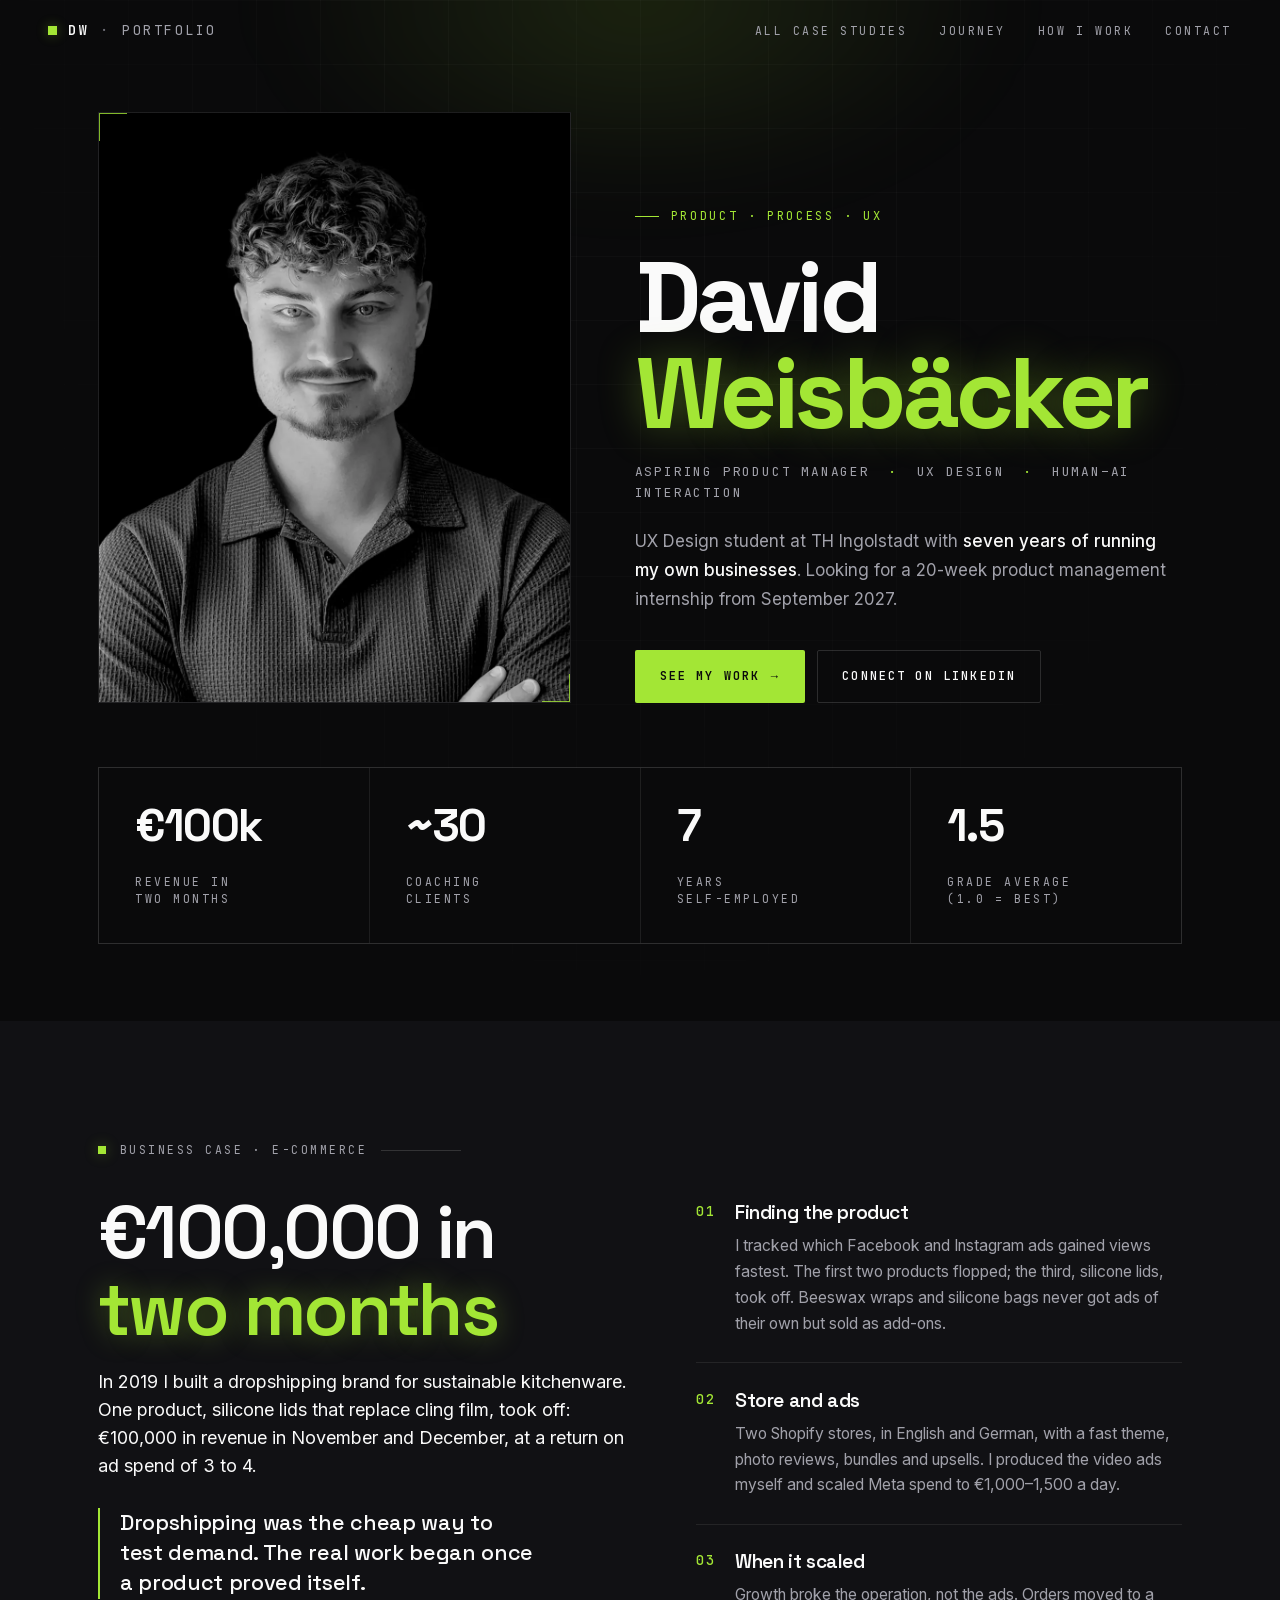
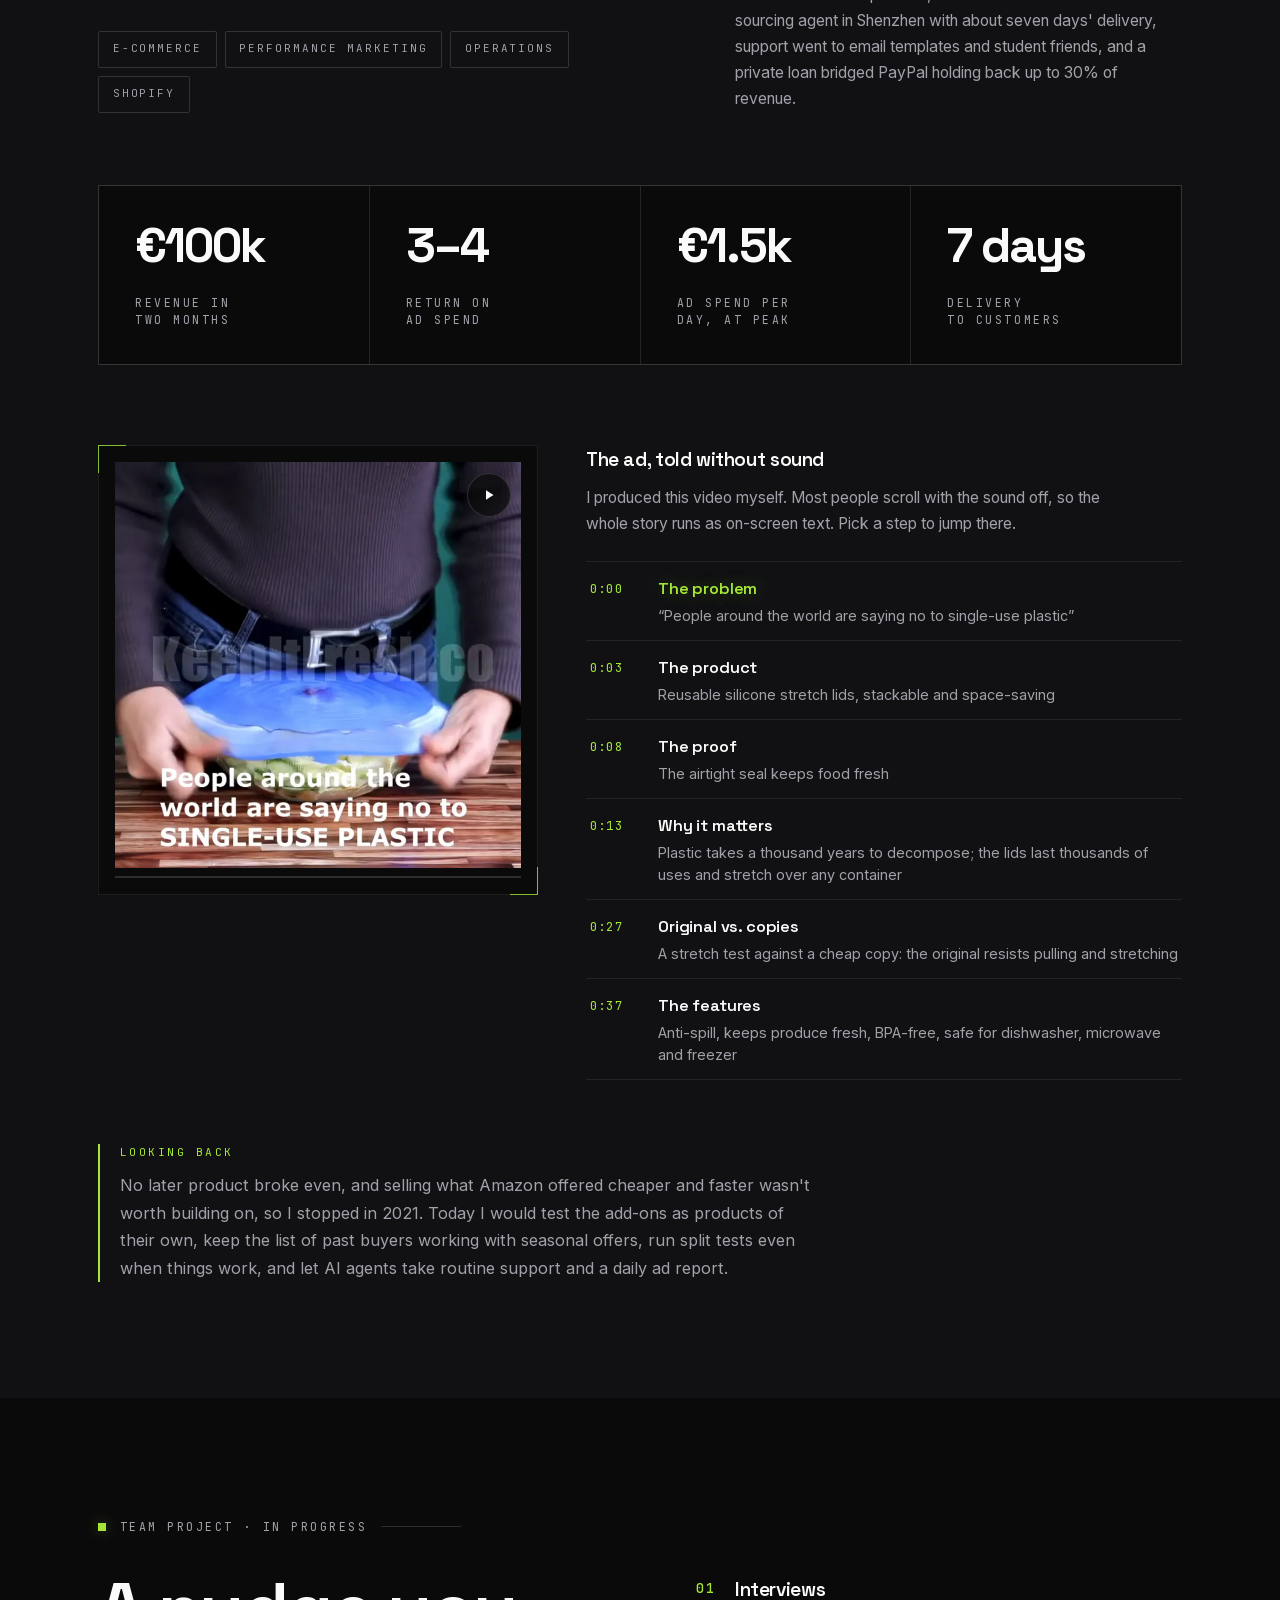
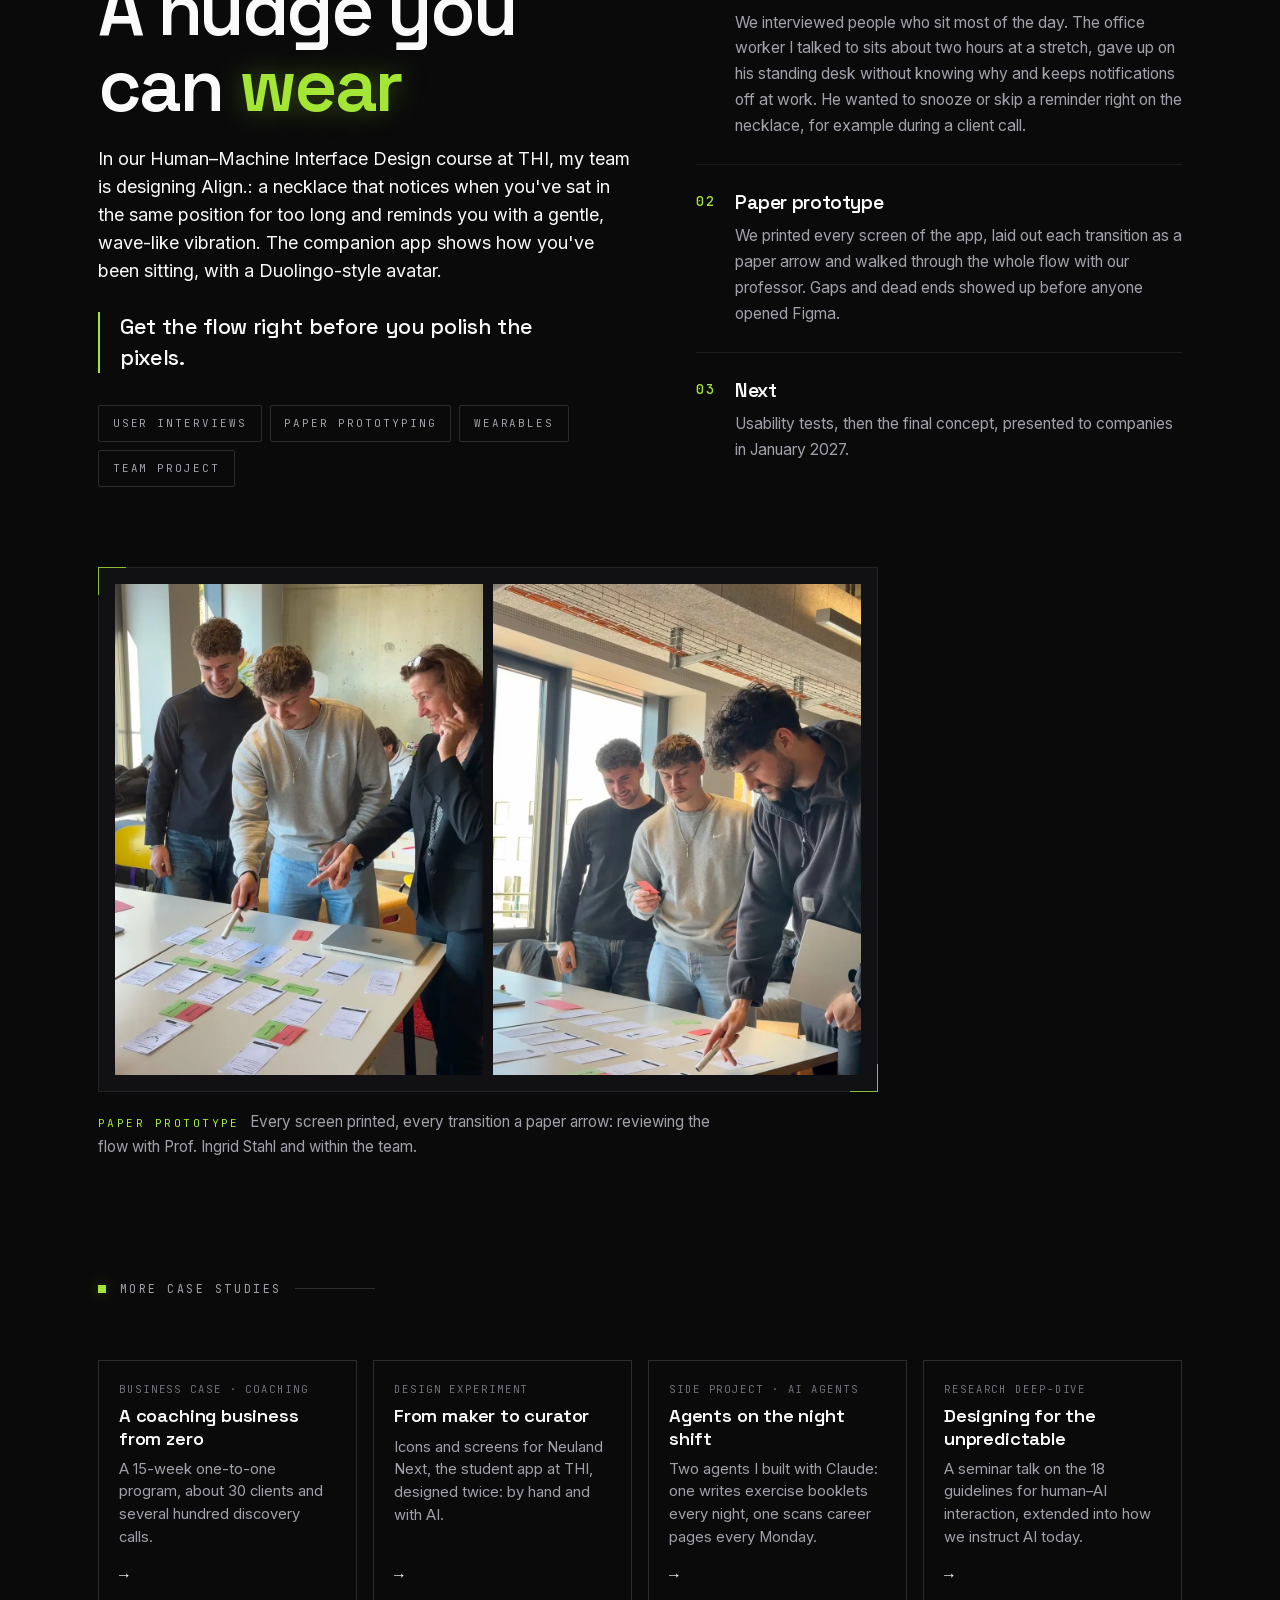
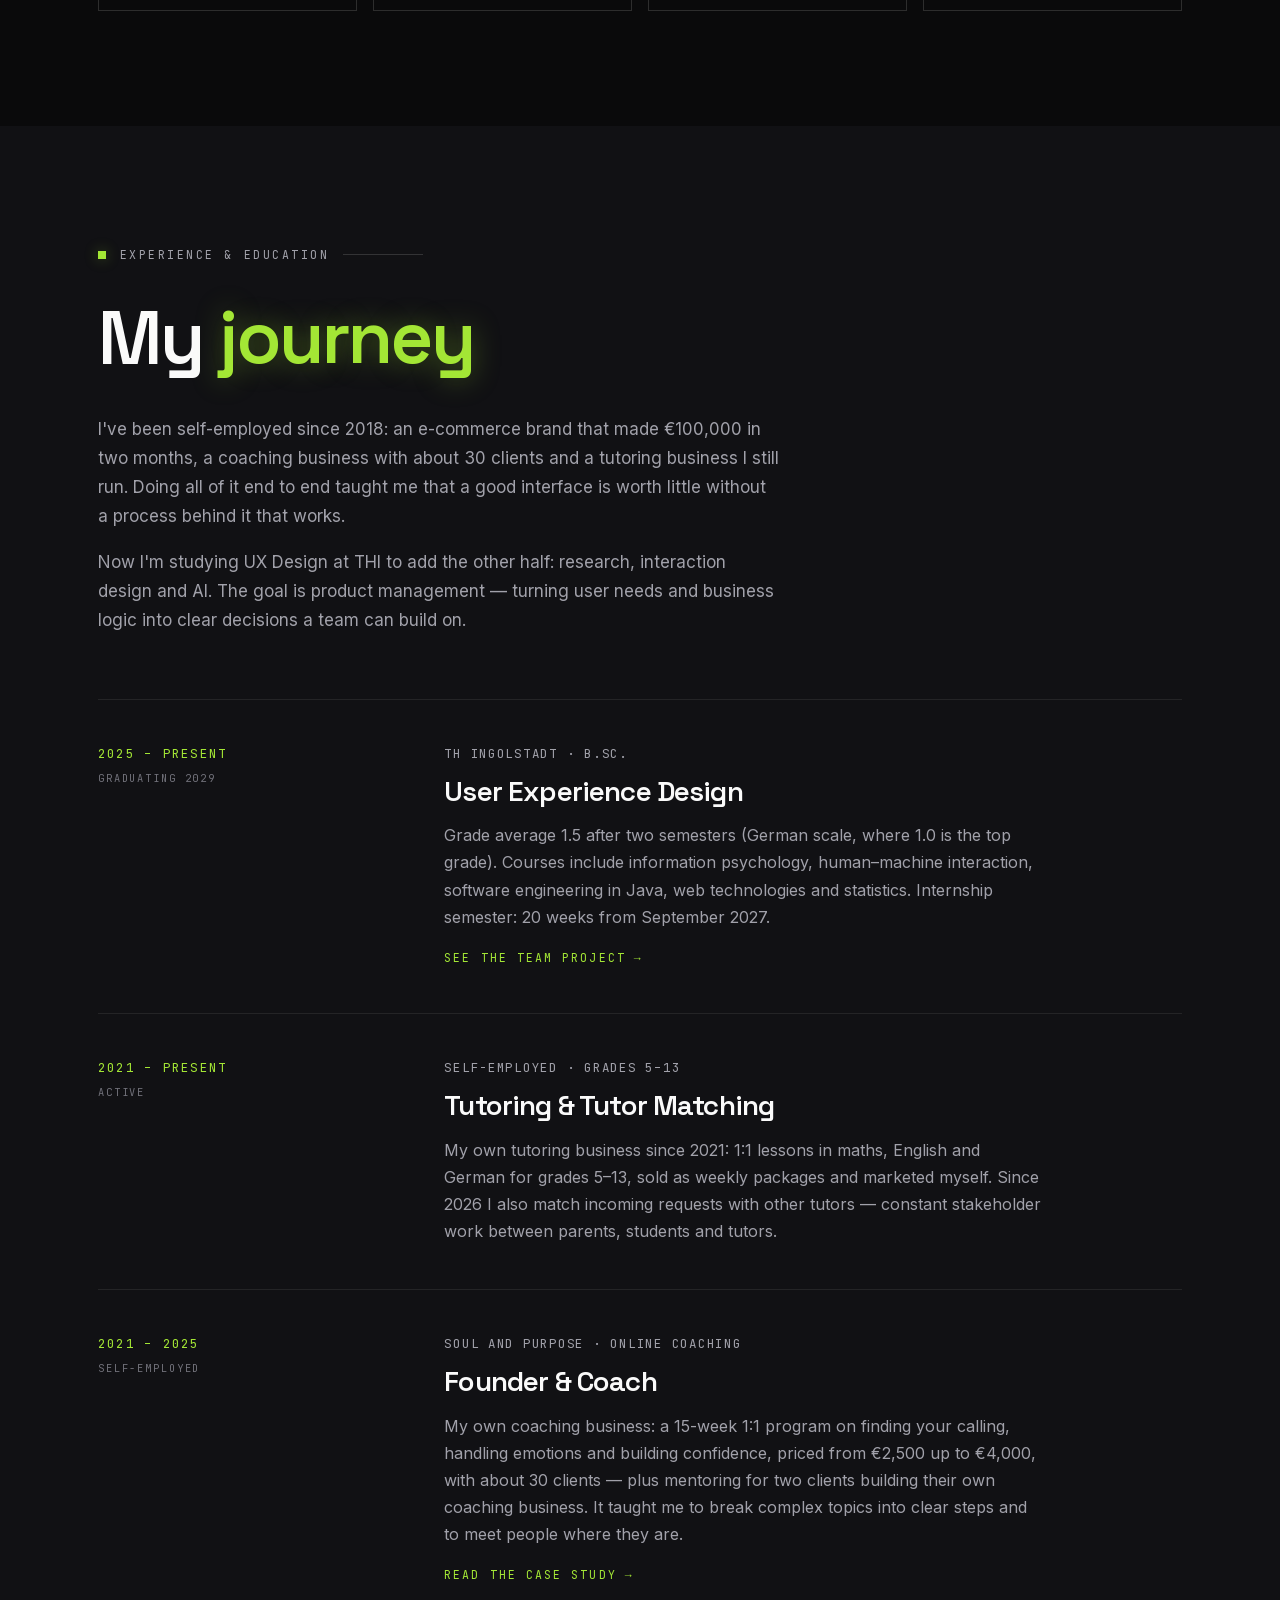
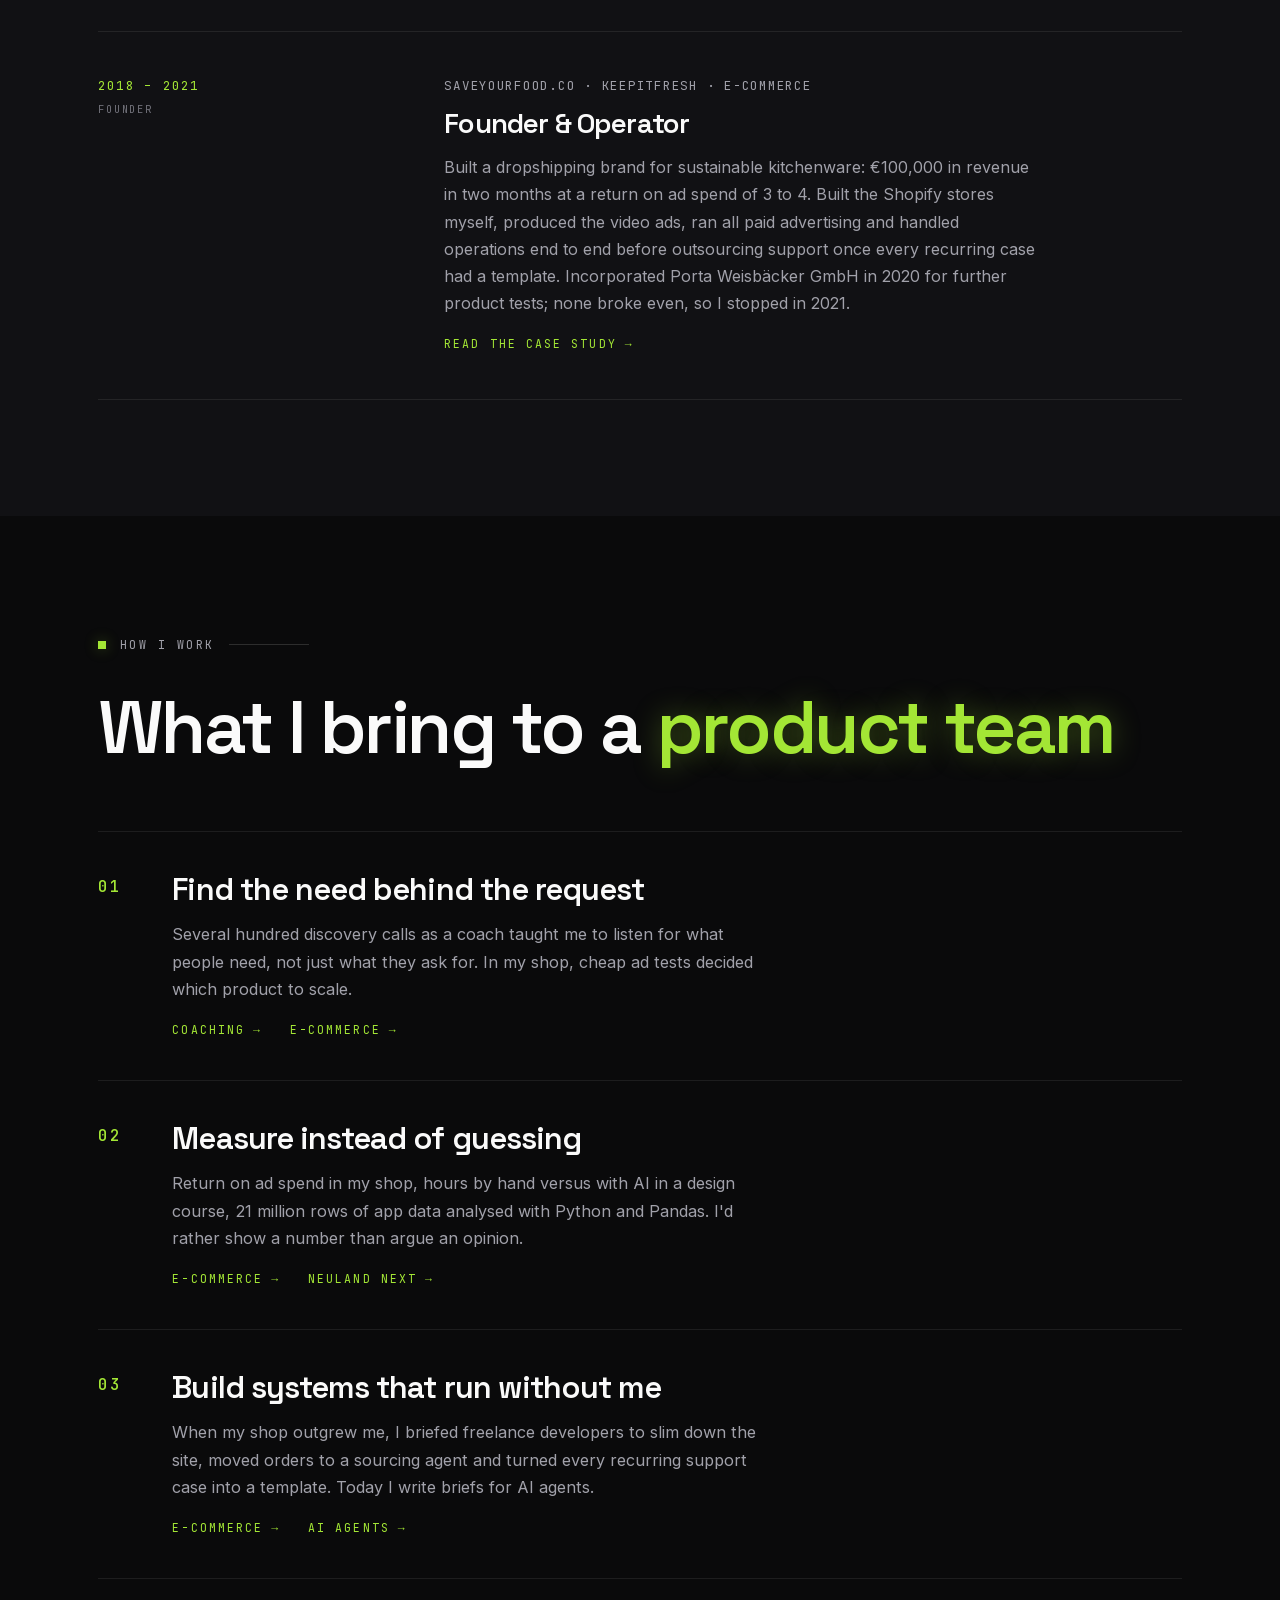
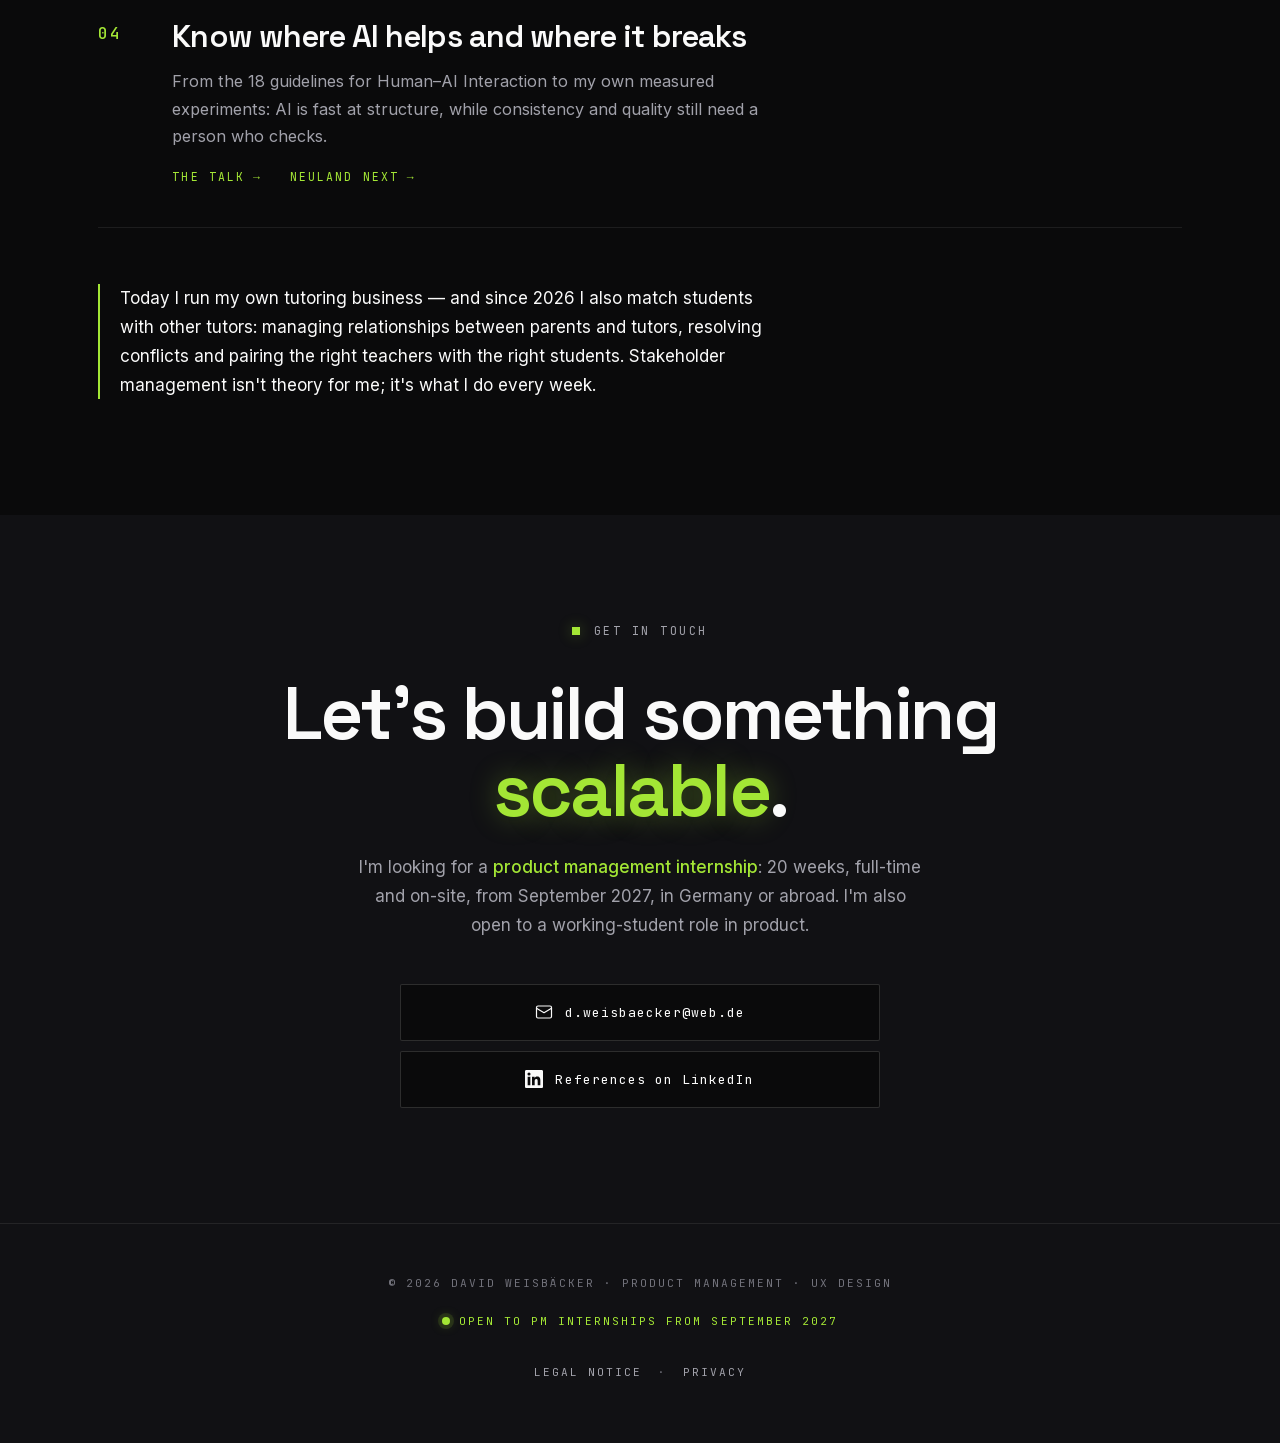
==== commit 045ca186: "Add an "All Case Studies" page and own pages for Shop and Align. The top navigation's "Work" link be" ====
--- a/index.html
+++ b/index.html
@@ -37,7 +37,7 @@
     <span class="topbar-logo">DW <span class="sep">·</span> <span class="portfolio">PORTFOLIO</span></span>
 
     <nav class="topbar-nav" aria-label="Primary">
-      <a href="#ecommerce">Work</a>
+      <a href="case-studies.html">All Case Studies</a>
       <a href="#journey">Journey</a>
       <a href="#how-i-work">How I Work</a>
       <a href="#contact">Contact</a>
@@ -111,7 +111,7 @@
 <!-- =========== MOBILE MENU OVERLAY =========== -->
 <div class="mobile-menu" id="mobile-menu" aria-hidden="true">
   <nav class="mobile-menu-nav" aria-label="Mobile primary">
-    <a href="#ecommerce"><span class="mobile-menu-num">01</span> Work</a>
+    <a href="case-studies.html"><span class="mobile-menu-num">01</span> All Case Studies</a>
     <a href="#journey"><span class="mobile-menu-num">02</span> Journey</a>
     <a href="#how-i-work"><span class="mobile-menu-num">03</span> How I Work</a>
     <a href="#contact"><span class="mobile-menu-num">04</span> Contact</a>
--- a/assets/site.css
+++ b/assets/site.css
@@ -1868,3 +1868,7 @@
   .page-top { background: var(--bg); }
   .page-top .topbar { position: relative; }
   a.topbar-logo { color: inherit; text-decoration: none; }
+
+  /* A single screenshot in a frame (coaching homepage) */
+  .shot--single { max-width: 980px; }
+  .shot--single img { display: block; width: 100%; height: auto; background: var(--bg-elev); }
